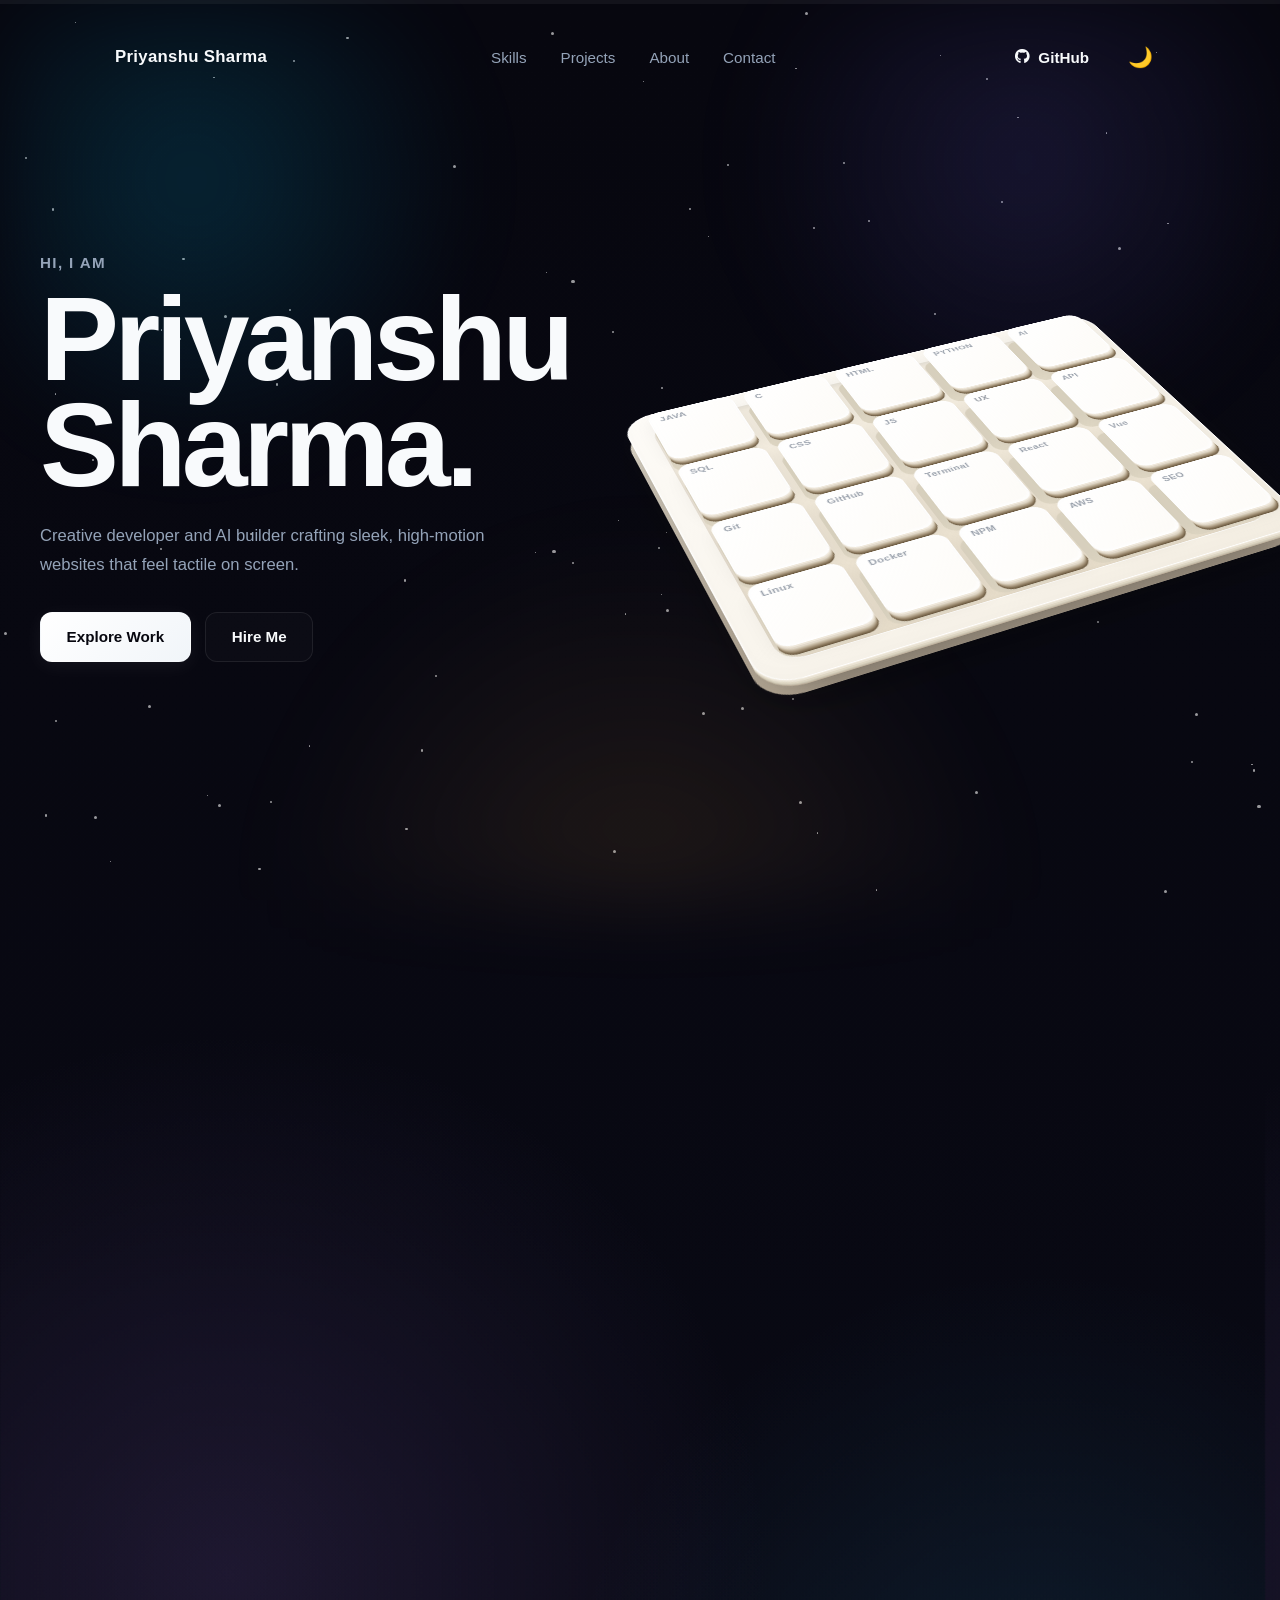
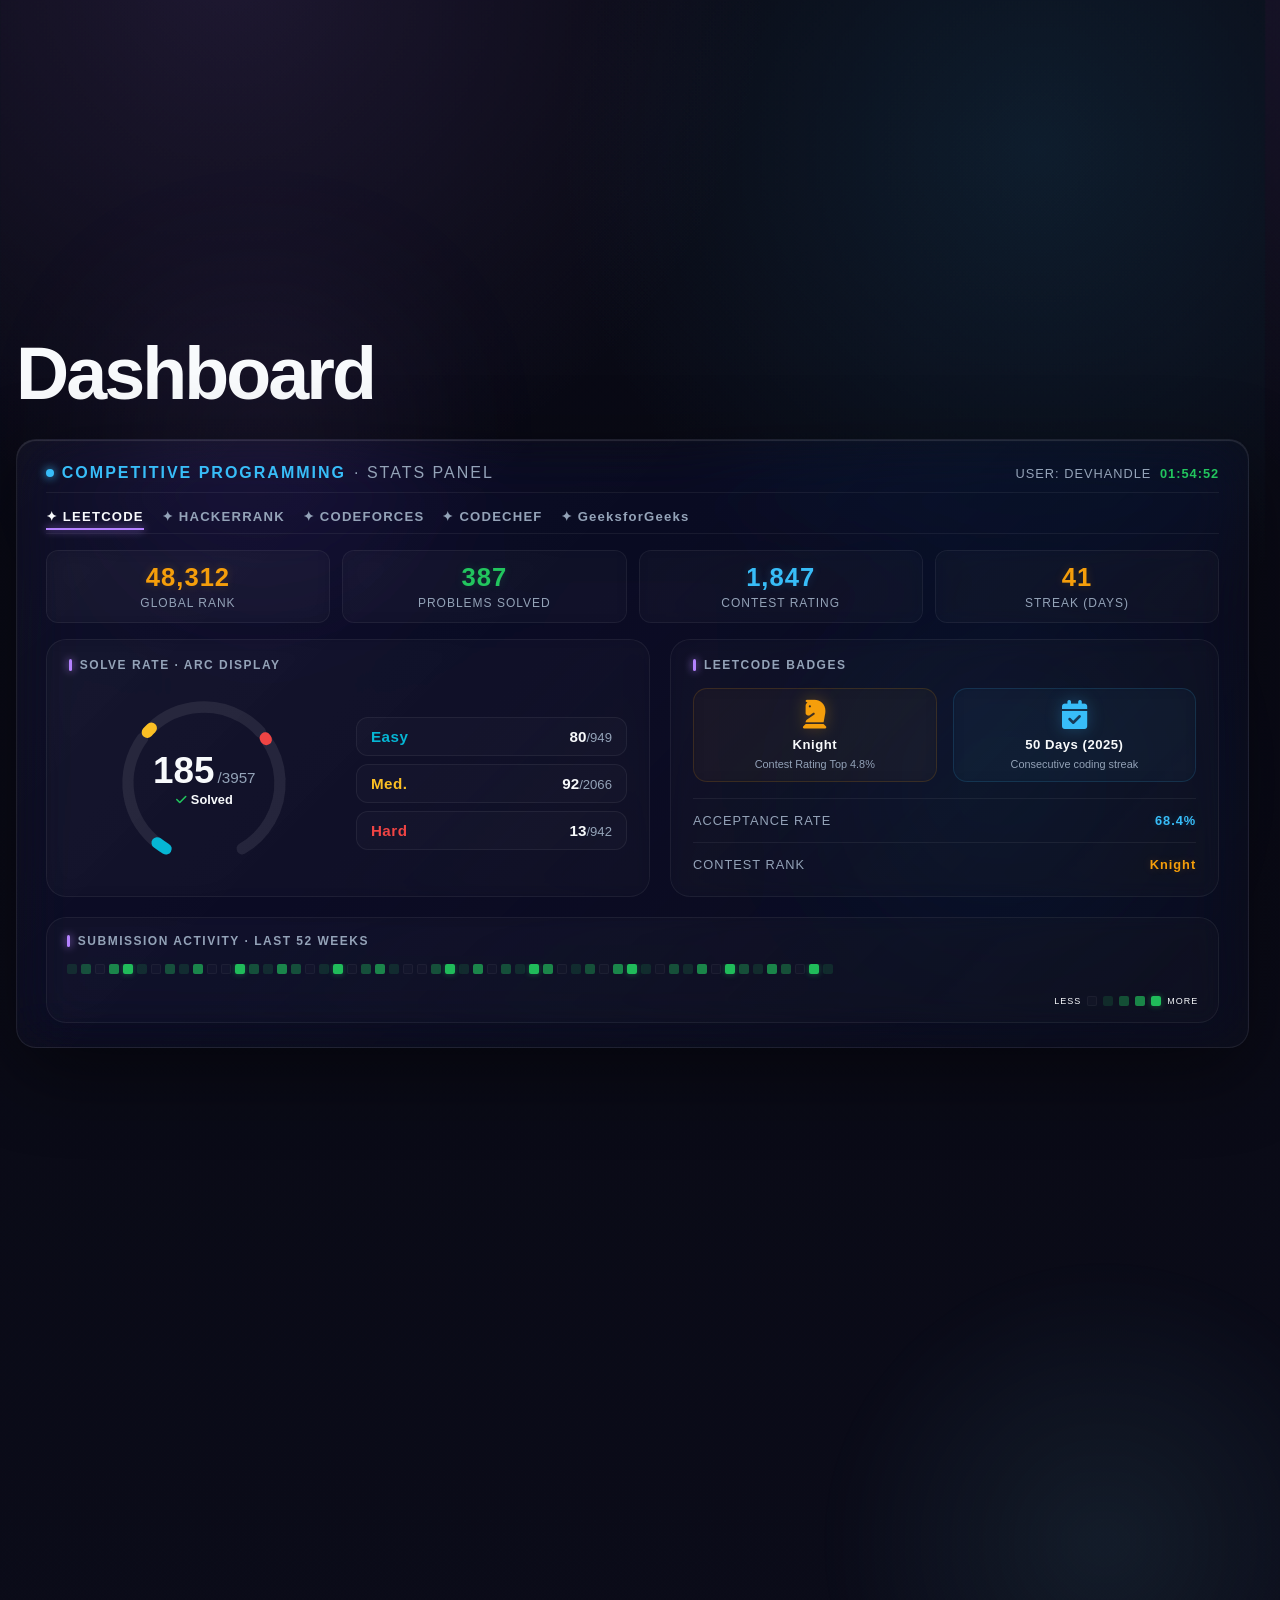
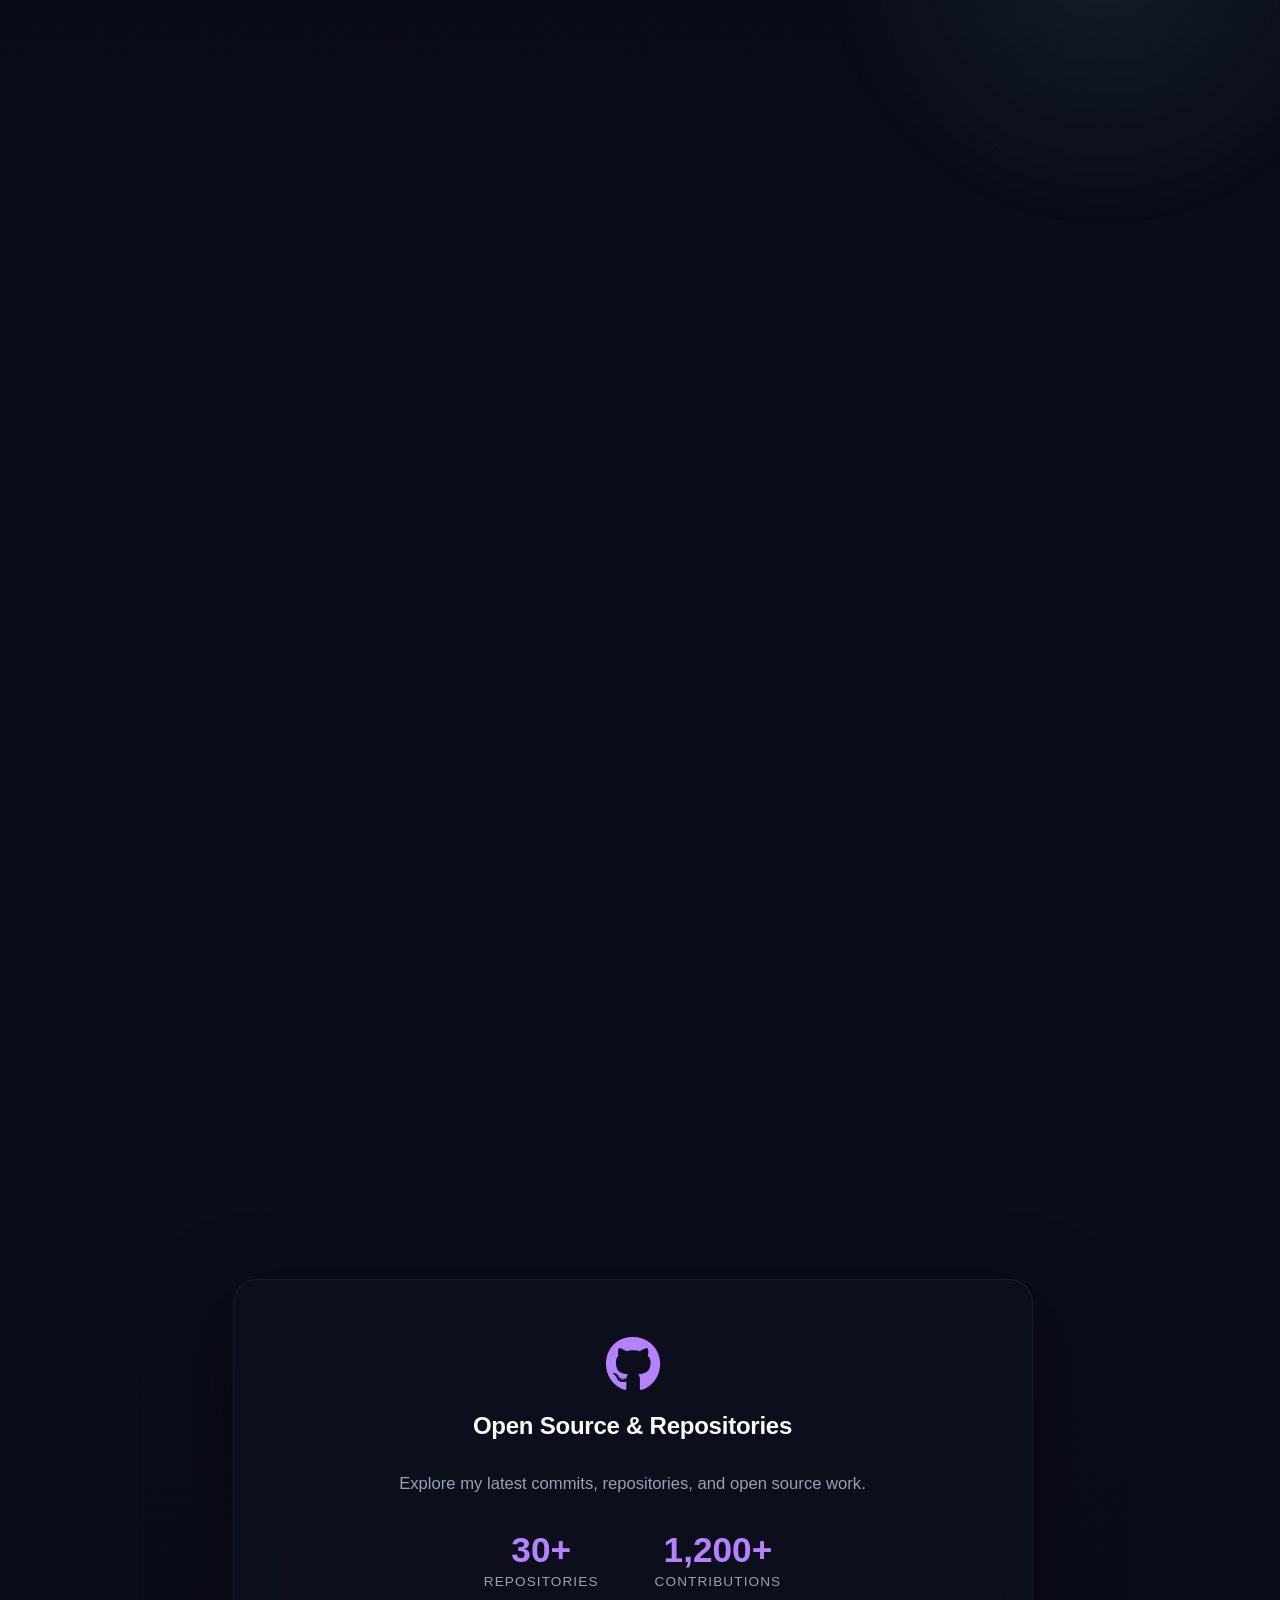
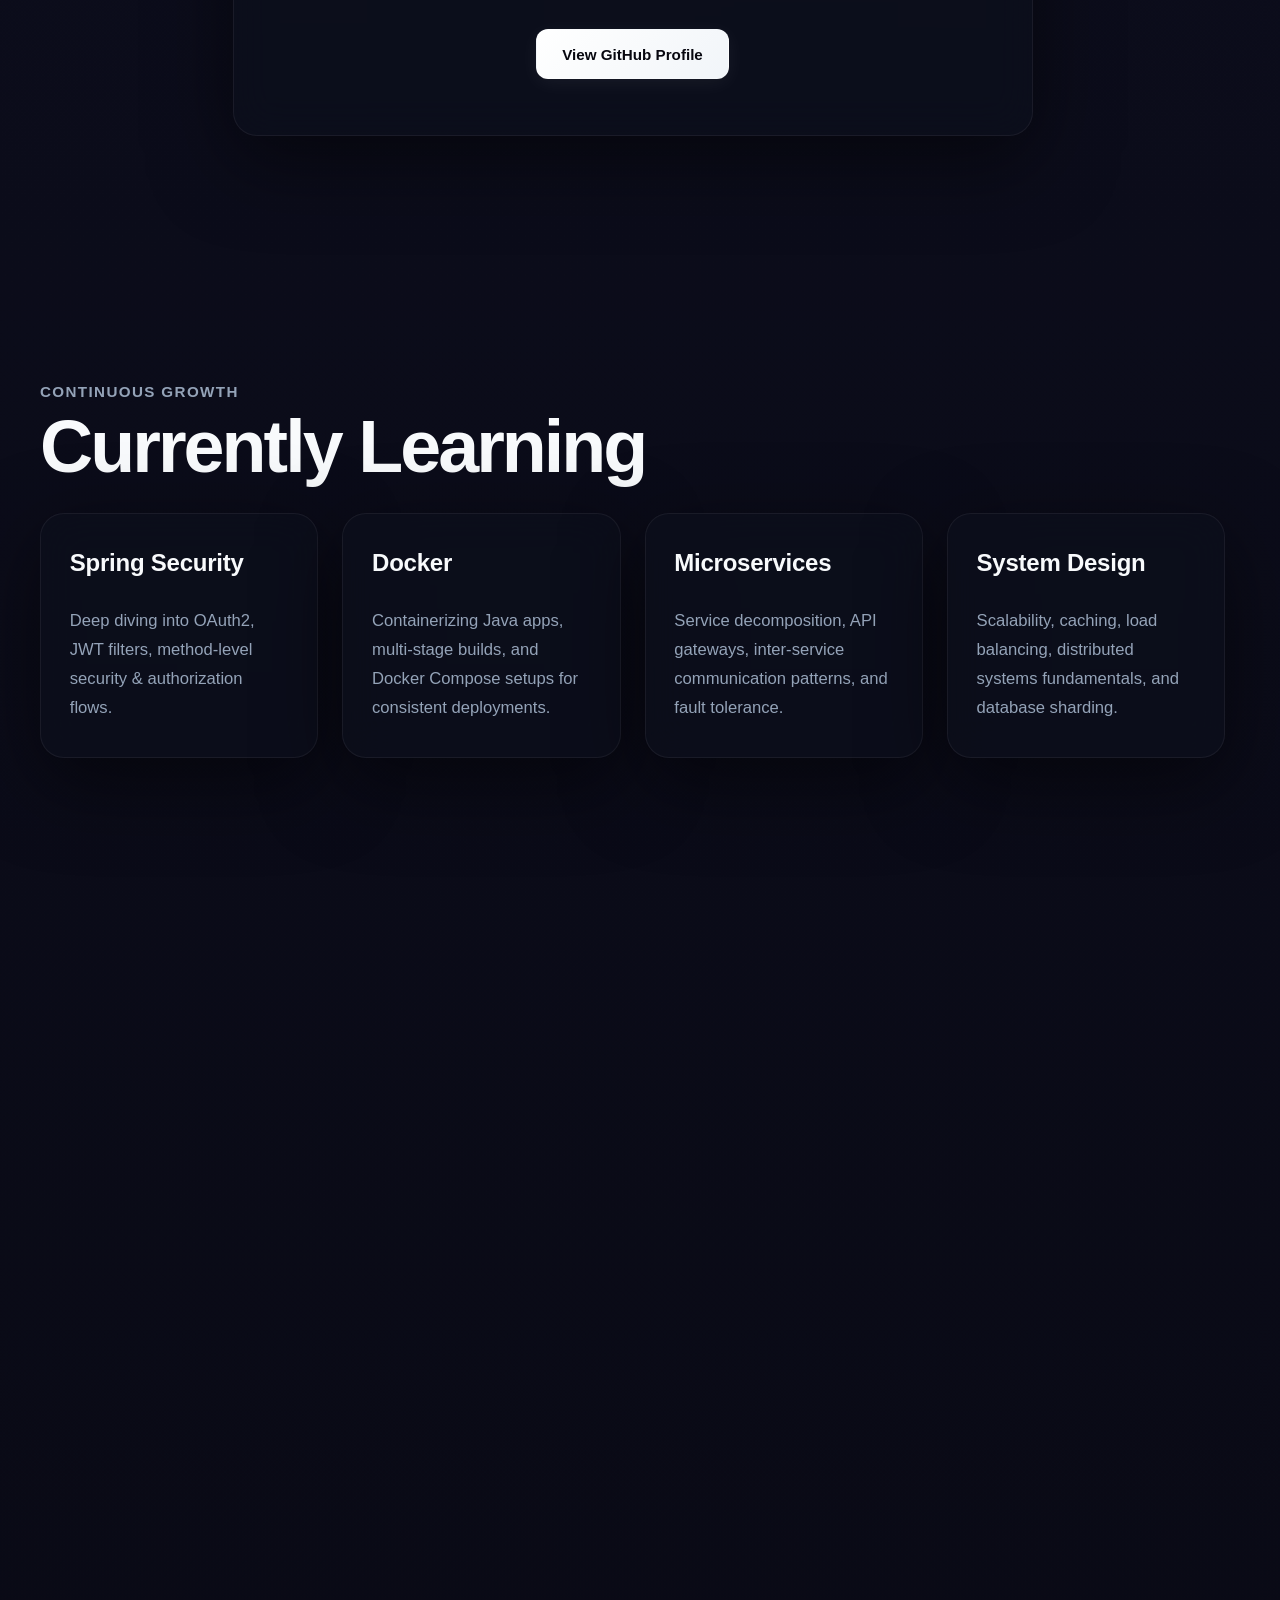
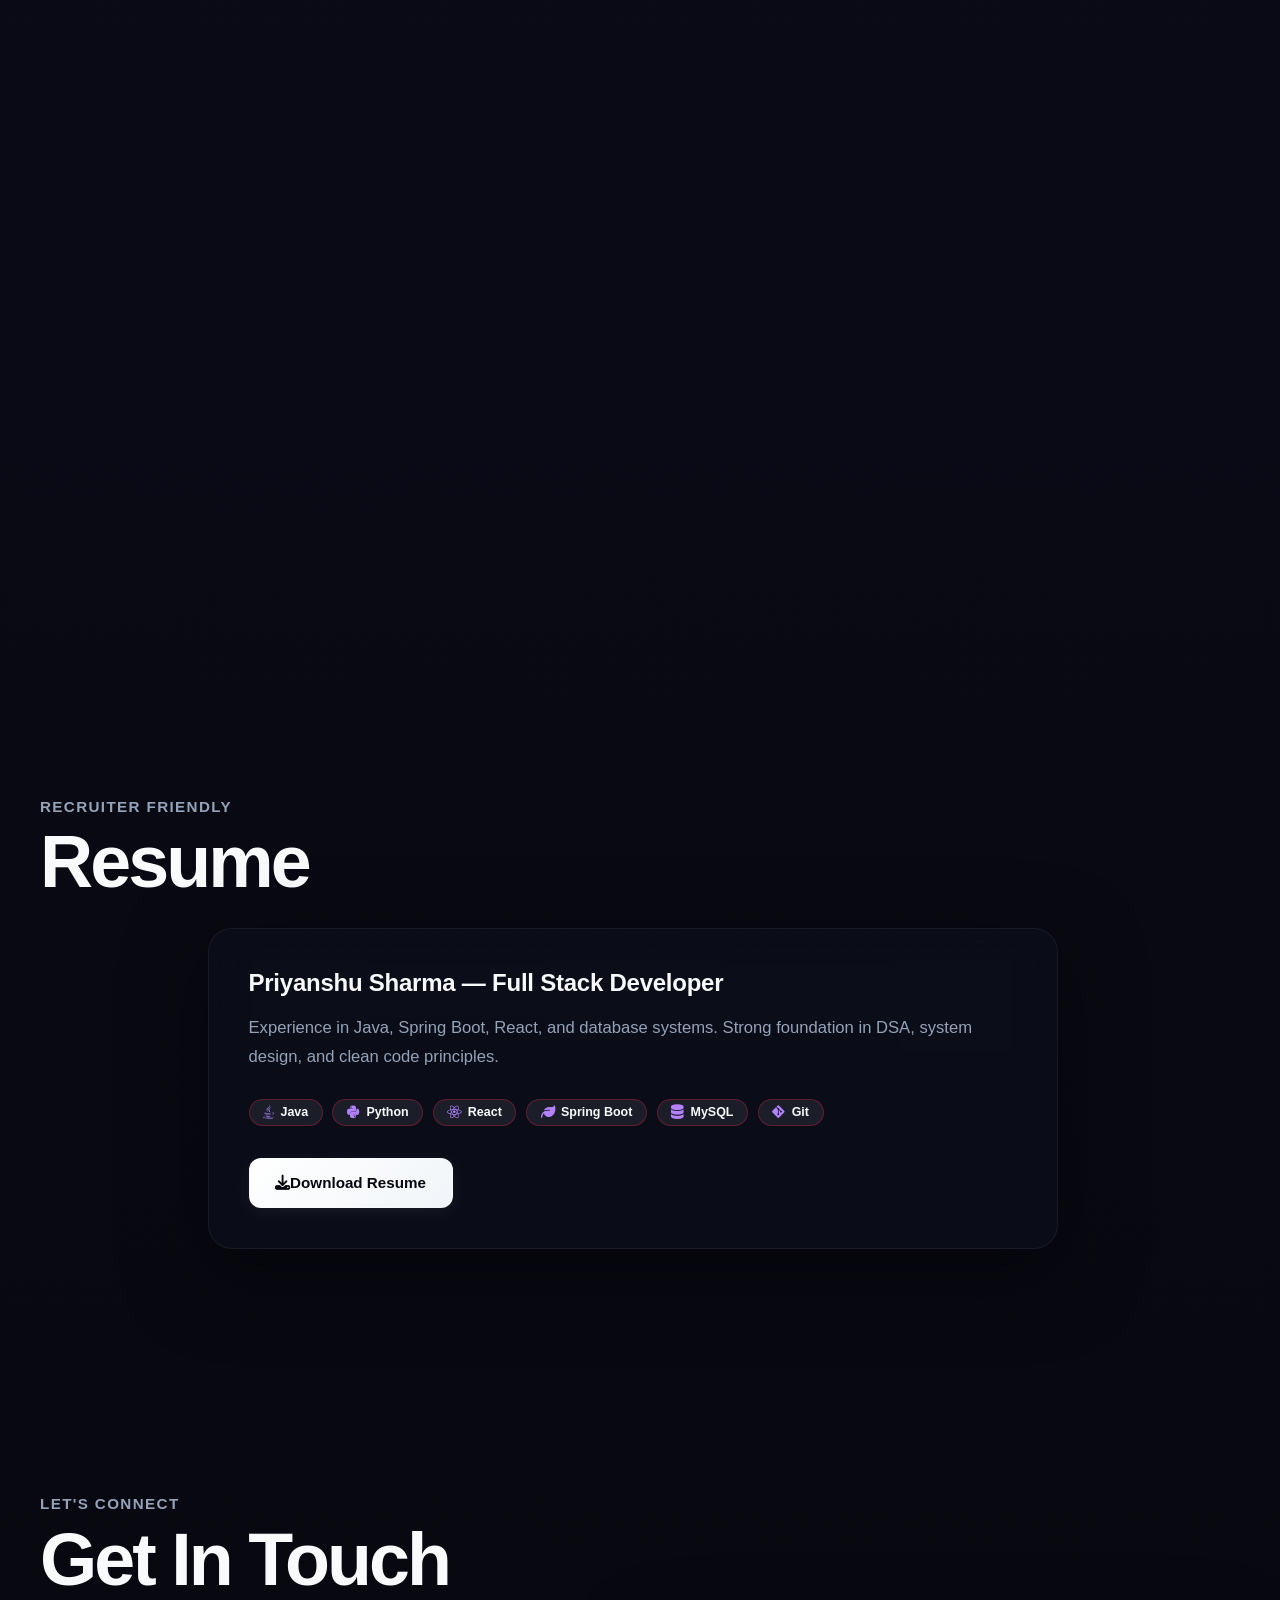
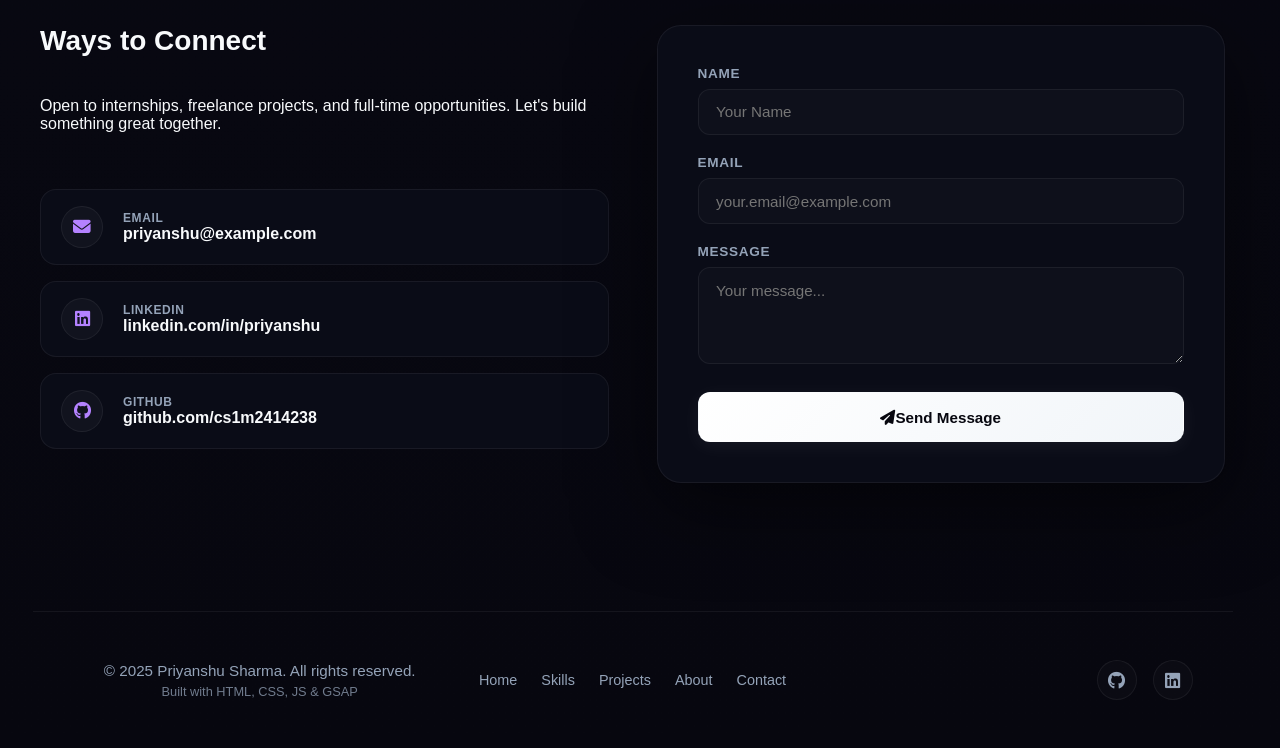
==== index.html @ a6f589b2 "completed  board Signed-off-by: Priyanshu Sharma <2k24.cs1m.2414238@gmail.com>" ====
<!DOCTYPE html>
<html lang="en">

<head>
  <meta charset="UTF-8">
  <meta name="viewport" content="width=device-width, initial-scale=1.0">
  <meta name="description"
    content="A cinematic portfolio concept with a floating skill board, animated cards, and a bold dark aesthetic.">
  <title>Priyanshu Sharma | Portfolio Concept</title>
  <link rel="stylesheet" href="./css/styles.css">
  <link rel="stylesheet" href="./css/statpannel.css">
  <!-- <link rel="stylesheet" href="./css/welcome.css"> -->
  <link rel="stylesheet" href="https://cdnjs.cloudflare.com/ajax/libs/font-awesome/6.5.1/css/all.min.css" />
  <link rel="preconnect" href="https://fonts.googleapis.com">
  <link rel="preconnect" href="https://fonts.gstatic.com" crossorigin>
  <link href="https://fonts.googleapis.com/css2?family=Raleway:wght@300;400;500;600;700&display=swap" rel="stylesheet">
</head>

<body data-theme="night">
  <!-- <div class="loading">
    <div class="text">
      <div class="welcome-text">
        <div class="dot"></div>
        <h2>Hello</h2>
      </div>
      <div class="welcome-text">
        <div class="dot"></div>
        <h2>Bonjour</h2>
      </div>
      <div class="welcome-text">
        <div class="dot"></div>
        <h2>नमस्ते</h2>
      </div>
      <div class="welcome-text">
        <div class="dot"></div>
        <h2>Hola</h2>
      </div>
      <div class="welcome-text">
        <div class="dot"></div>
        <h2>こんにちは</h2>
      </div>
      <div class="welcome-text">
        <div class="dot"></div>
        <h2>안녕하세요</h2>
      </div>
      <div class="welcome-text">
        <div class="dot"></div>
        <h2>Ciao</h2>
      </div>
      <div class="welcome-text">
        <div class="dot"></div>
        <h2>مرحبا</h2>
      </div>
    </div>
    <div class="loading-round">
      <div class="curve"></div>
    </div>
  </div> -->

  <div class="progress-track" aria-hidden="true">
    <div class="progress-bar" id="progress-bar"></div>
  </div>

  <div class="starfield" id="starfield" aria-hidden="true"></div>
  <div class="noise" aria-hidden="true"></div>
  <div class="ambient ambient-left" aria-hidden="true"></div>
  <div class="ambient ambient-right" aria-hidden="true"></div>
  <div class="ambient ambient-bottom" aria-hidden="true"></div>

  <header class="site-header">
    <!-- taking name as home button here -->
    <a class="brand" href="#home">Priyanshu Sharma</a>

    <nav class="desktop-nav" aria-label="Primary navigation">
      <a href="#skills">Skills</a>
      <a href="#projects">Projects</a>
      <a href="#about">About</a>
      <a href="#contact">Contact</a>
    </nav>

    <div class="header-actions">
      <a class="gitHub" id="gitHubbutton" href="https://github.com/cs1m2414238" target="_blank" aria-label="GitHub">
        <i class="fa-brands fa-github"></i>
        GitHub
      </a>

      <!-- Button for toggling color theme -->

      <button class="icon-button" id="theme-toggle" type="button" aria-label="Toggle color theme">
        <span class="icon icon-sun" aria-hidden="true"></span>
      </button>
    </div>
  </header>

  <aside class="mobile-menu" id="mobile-menu" aria-label="Mobile navigation">
    <a href="#home">Home</a>
    <a href="#skills">Skills</a>
    <a href="#projects">Projects</a>
    <a href="#about">About</a>
    <a href="#contact">Contact</a>
  </aside>

  <button class="menu-scrim" id="menu-scrim" type="button" aria-label="Close menu"></button>

  <main>
    <section class="hero section" id="home">
      <div class="hero-copy reveal">
        <p class="eyebrow">Hi, I am</p>
        <h1>Priyanshu<br>Sharma.</h1>
        <p class="hero-role">Creative developer and AI builder crafting sleek, high-motion websites that feel tactile on
          screen.</p>

        <div class="hero-actions-row">
          <a class="primary-button" href="#projects">Explore Work</a>
          <a class="secondary-button" href="#contact">Hire Me</a>
        </div>

        <div class="quick-links" aria-label="Quick links">
          <!-- <a href="#skills">Stack</a>
          <a href="#about">Process</a>
          <a href="#contact">Contact</a> -->
        </div>
      </div>
      <div class="hero-visual reveal">
        <div class="skill-board-shell" id="skill-board-shell">
          <div class="skill-board">
            <div class="keys">
              <div class="key coral" style="--rise: 0.3rem;"><i class="fa-brands fa-java" aria-label="JAVA"></i><span
                  class="key-legend-qwerty">JAVA</span></div>
              <div class="key slate" style="--rise: -0.2rem;"><i class="fa-solid fa-c" aria-label="C"></i><span
                  class="key-legend-qwerty">C</span></div>
              <div class="key coral" style="--rise: 0.1rem;"><i class="fa-brands fa-html5" aria-label="HTML"></i><span
                  class="key-legend-qwerty">HTML</span></div>
              <div class="key blue" style="--rise: -0.15rem;"><i class="fa-brands fa-python"
                  aria-label="PYTHON"></i><span class="key-legend-qwerty">PYTHON</span></div>
              <div class="key teal" style="--rise: 0.2rem;"><i class="fa-solid fa-brain" aria-label="AI"></i><span
                  class="key-legend-qwerty">AI</span></div>

              <div class="key slate" style="--rise: -0.1rem;"><i class="fa-solid fa-database" aria-label="SQL"></i><span
                  class="key-legend-qwerty">SQL</span></div>
              <div class="key cyan" style="--rise: 0.15rem;"><i class="fa-brands fa-css3-alt" aria-label="CSS"></i><span
                  class="key-legend-qwerty">CSS</span></div>
              <div class="key amber" style="--rise: -0.2rem;"><i class="fa-brands fa-js" aria-label="JS"></i><span
                  class="key-legend-qwerty">JS</span></div>
              <div class="key graphite" style="--rise: 0.2rem;"><i class="fa-solid fa-bezier-curve"
                  aria-label="UX"></i><span class="key-legend-qwerty">UX</span></div>
              <div class="key gold" style="--rise: -0.1rem;"><i class="fa-solid fa-gears" aria-label="API"></i><span
                  class="key-legend-qwerty">API</span></div>

              <div class="key coral" style="--rise: 0.2rem;"><i class="fa-brands fa-git-alt" aria-label="Git"></i><span
                  class="key-legend-qwerty">Git</span></div>
              <div class="key slate" style="--rise: -0.15rem;"><i class="fa-brands fa-github" aria-label="GH"></i><span
                  class="key-legend-qwerty">GitHub</span></div>
              <div class="key deep" style="--rise: 0.25rem;"><i class="fa-solid fa-terminal" aria-label="CMD"></i><span
                  class="key-legend-qwerty">Terminal</span></div>
              <div class="key blue" style="--rise: -0.1rem;"><i class="fa-brands fa-react" aria-label="NEXT"></i><span
                  class="key-legend-qwerty">React</span></div>
              <div class="key green" style="--rise: 0.15rem;"><i class="fa-solid fa-cubes" aria-label="VUE"></i><span
                  class="key-legend-qwerty">Vue</span></div>

              <div class="key white" style="--rise: -0.05rem;"><i class="fa-brands fa-linux"
                  aria-label="LINUX"></i><span class="key-legend-qwerty">Linux</span></div>
              <div class="key aqua" style="--rise: 0.12rem;"><i class="fa-brands fa-docker"
                  aria-label="DOCKER"></i><span class="key-legend-qwerty">Docker</span></div>
              <div class="key lime" style="--rise: -0.12rem;"><i class="fa-brands fa-npm" aria-label="NPM"></i><span
                  class="key-legend-qwerty">NPM</span></div>
              <div class="key amber" style="--rise: 0.18rem;"><i class="fa-brands fa-aws" aria-label="AWS"></i><span
                  class="key-legend-qwerty">AWS</span></div>
              <div class="key slate" style="--rise: -0.12rem;"><i class="fa-solid fa-chart-line"
                  aria-label="SEO"></i><span class="key-legend-qwerty">SEO</span></div>
            </div>
          </div>
        </div>
      </div>
    </section>


    <!-- ========================= 2. STACK TREE ========================= -->
    <section class="learning-stacktree section" id="learning-stacktree">
      <div class="section-heading reveal">
        <p class="section-kicker">Stack Tree</p>
        <h2>Full Stack Dev</h2>
      </div>

      <!-- Stack Tree Diagram -->
      <div class="stack-tree reveal">
        <!-- Root Node -->
        <div class="stack-root">
          <span>FULL STACK DEV</span>
        </div>
        <!-- Connector line from root down -->
        <div class="stack-root-line"></div>
        <!-- Horizontal branch line -->
        <div class="stack-branch-line"></div>
        <!-- 5 Category Pillars -->
        <div class="stack-categories">
          <!-- Front-End -->
          <div class="stack-col">
            <div class="stack-col-line"></div>
            <div class="stack-category-node">
              <i class="fa-solid fa-display"></i>
              <span>FRONT-END DEV</span>
            </div>
            <i class="fa-solid fa-chevron-down stack-chevron"></i>
            <div class="stack-tech-chips">
              <span class="tech-chip"><i class="fa-brands fa-html5"></i> HTML5</span>
              <span class="tech-chip"><i class="fa-brands fa-css3-alt"></i> CSS3</span>
              <span class="tech-chip"><i class="fa-brands fa-js"></i> JS</span>
              <span class="tech-chip"><i class="fa-brands fa-react"></i> React</span>
            </div>
          </div>
          <!-- Back-End -->
          <div class="stack-col">
            <div class="stack-col-line"></div>
            <div class="stack-category-node">
              <i class="fa-solid fa-server"></i>
              <span>BACK-END DEV</span>
            </div>
            <i class="fa-solid fa-chevron-down stack-chevron"></i>
            <div class="stack-tech-chips">
              <span class="tech-chip"><i class="fa-brands fa-java"></i> Java</span>
              <span class="tech-chip"><i class="fa-brands fa-python"></i> Python</span>
              <span class="tech-chip"><i class="fa-solid fa-c"></i> C</span>
              <span class="tech-chip"><i class="fa-solid fa-leaf"></i> Spring</span>
            </div>
          </div>
          <!-- Databases -->
          <div class="stack-col">
            <div class="stack-col-line"></div>
            <div class="stack-category-node">
              <i class="fa-solid fa-database"></i>
              <span>DATABASES</span>
            </div>
            <i class="fa-solid fa-chevron-down stack-chevron"></i>
            <div class="stack-tech-chips">
              <span class="tech-chip"><i class="fa-solid fa-database"></i> MySQL</span>
              <span class="tech-chip"><i class="fa-solid fa-circle-nodes"></i> MongoDB</span>
              <span class="tech-chip"><i class="fa-solid fa-server"></i> PostgreSQL</span>
            </div>
          </div>
          <!-- DevOps -->
          <div class="stack-col">
            <div class="stack-col-line"></div>
            <div class="stack-category-node">
              <i class="fa-solid fa-infinity"></i>
              <span>DEVOPS</span>
            </div>
            <i class="fa-solid fa-chevron-down stack-chevron"></i>
            <div class="stack-tech-chips">
              <span class="tech-chip"><i class="fa-brands fa-git-alt"></i> Git</span>
              <span class="tech-chip"><i class="fa-brands fa-github"></i> GitHub</span>
              <span class="tech-chip"><i class="fa-brands fa-linux"></i> Linux</span>
            </div>
          </div>
          <!-- Mobile -->
          <div class="stack-col">
            <div class="stack-col-line"></div>
            <div class="stack-category-node">
              <i class="fa-solid fa-mobile-screen"></i>
              <span>MOBILE APP DEV</span>
            </div>
            <i class="fa-solid fa-chevron-down stack-chevron"></i>
            <div class="stack-tech-chips">
              <span class="tech-chip"><i class="fa-brands fa-android"></i> Android</span>
              <span class="tech-chip"><i class="fa-brands fa-swift"></i> Swift</span>
            </div>
          </div>
        </div>
      </div>
    </section>


    <!-- -------------------------- 3. Competetive coding section ----------------- -->
    <section class="section" id="stats-panel-section">
      <div class="section-heading reveal">
        <h2>Dashboard</h2>
      </div>

        <!-- stats card with glassmorphism applied -->
        <article class="stats-card reveal">
          <!-- Header Block -->
          <div class="header">
            <div class="title-group">
              <span class="orange-dot"></span>
              <span class="panel-title">COMPETITIVE PROGRAMMING</span>
              <span class="panel-subtitle">· STATS PANEL</span>
            </div>
            <div class="user-info">
              USER: devhandle <span class="user-status">01:54:52</span>
            </div>
          </div>

          <!-- Sub Navigation Tabs -->
          <div class="tabs">
            <div class="tab active">✦ LEETCODE</div>
            <div class="tab">✦ HACKERRANK</div>
            <div class="tab">✦ CODEFORCES</div>
            <div class="tab">✦ CODECHEF</div>
            <div class="tab">✦ GeeksforGeeks</div>
          </div>

          <!-- Tab Content Wrapper -->
          <div id="stats-tab-content">
            <!-- Upper Stats Summary Metrics Box Grid -->
            <div class="summary-grid">
              <div class="stat-card">
                <div class="stat-value val-orange">48,312</div>
                <div class="stat-label">Global Rank</div>
              </div>
              <div class="stat-card">
                <div class="stat-value val-green">387</div>
                <div class="stat-label">Problems Solved</div>
              </div>
              <div class="stat-card">
                <div class="stat-value val-blue">1,847</div>
                <div class="stat-label">Contest Rating</div>
              </div>
              <div class="stat-card">
                <div class="stat-value val-orange">41</div>
                <div class="stat-label">Streak (Days)</div>
              </div>
            </div>

            <!-- Main Content Layout splits Split Columns -->
            <div class="main-content">
              <!-- Left Panel: Solve Rate -->
              <div class="panel-box">
                <div class="box-header">Solve Rate · Arc Display</div>
                
                <div class="solve-rate-container">
                  <!-- Left Column (Circle) -->
                  <div class="solve-rate-left">
                    <!-- Circular Arc Indicator -->
                    <div class="circle-indicator-wrapper">
                      <svg class="leetcode-svg" viewBox="0 0 100 100">
                        <!-- Background Track with bottom gap (continuous, hidden by default) -->
                        <circle id="graycircle" cx="50" cy="50" r="40" fill="none" stroke="rgba(255, 255, 255, 0.08)" stroke-width="6" 
                                stroke-dasharray="211.3 251.3" stroke-linecap="round"
                                transform="rotate(120 50 50)" style="opacity: 0;" />
                        <!-- Background Track Segments with cuts (visible by default) -->
                        <circle class="track-segment" id="easytrack" cx="50" cy="50" r="40" fill="none" stroke="rgba(255, 255, 255, 0.08)" stroke-width="6" 
                                stroke-dasharray="67 251.3" stroke-dashoffset="0" stroke-linecap="round" 
                                transform="rotate(120 50 50)" />
                        <circle class="track-segment" id="medtrack" cx="50" cy="50" r="40" fill="none" stroke="rgba(255, 255, 255, 0.08)" stroke-width="6" 
                                stroke-dasharray="67 251.3" stroke-dashoffset="-71" stroke-linecap="round" 
                                transform="rotate(120 50 50)" />
                        <circle class="track-segment" id="hardtrack" cx="50" cy="50" r="40" fill="none" stroke="rgba(255, 255, 255, 0.08)" stroke-width="6" 
                                stroke-dasharray="67 251.3" stroke-dashoffset="-142" stroke-linecap="round" 
                                transform="rotate(120 50 50)" />
                        <!-- Easy Arc (green/teal) -->
                        <circle id="easycircle" cx="50" cy="50" r="40" fill="none" stroke="#06b6d4" stroke-width="6" 
                                stroke-dasharray="67 251.3" stroke-dashoffset="0" stroke-linecap="round" 
                                transform="rotate(120 50 50)" />
                        <!-- Medium Arc (yellow) -->
                        <circle id="medcircle" cx="50" cy="50" r="40" fill="none" stroke="#fbbf24" stroke-width="6" 
                                stroke-dasharray="67 251.3" stroke-dashoffset="-71" stroke-linecap="round" 
                                transform="rotate(120 50 50)" />
                        <!-- Hard Arc (red) -->
                        <circle id="hardcircle" cx="50" cy="50" r="40" fill="none" stroke="#ef4444" stroke-width="6" 
                                stroke-dasharray="67 251.3" stroke-dashoffset="-142" stroke-linecap="round" 
                                transform="rotate(120 50 50)" />
                      </svg>

                      <!-- Inner stats overlay -->
                      <div class="circle-inner-content">
                        <div style="display: flex; align-items: baseline; justify-content: center; gap: 2px;">
                          <span class="solved-count">185</span>
                          <span class="total-count">/3957</span>
                        </div>
                        <div class="solved-label">
                          <i class="fa-solid fa-check" style="color: #22c55e; font-size: 0.75rem;"></i> Solved
                        </div>
                      </div>
                    </div>
                  </div>

                  <!-- Right Column (Cards) -->
                  <div class="solve-rate-right">
                    <!-- Stacked Difficulty Cards -->
                    <div class="difficulty-cards-stack">
                      <!-- Easy -->
                      <div class="diff-card-item">
                        <span class="card-label-easy">Easy</span>
                        <span class="card-values">80<span>/949</span></span>
                      </div>

                      <!-- Medium -->
                      <div class="diff-card-item">
                        <span class="card-label-medium">Med.</span>
                        <span class="card-values">92<span>/2066</span></span>
                      </div>

                      <!-- Hard -->
                      <div class="diff-card-item">
                        <span class="card-label-hard">Hard</span>
                        <span class="card-values">13<span>/942</span></span>
                      </div>
                    </div>
                  </div>
                </div>
              </div>

              <!-- Right Panel: Badges -->
              <div class="panel-box">
                <div class="box-header">LeetCode Badges</div>
                
                <div class="badges-container">
                  <!-- Knight Badge -->
                  <div class="badge-item badge-knight">
                    <div class="badge-icon-knight">
                      <i class="fa-solid fa-chess-knight"></i>
                    </div>
                    <div class="badge-name">Knight</div>
                    <div class="badge-desc">Contest Rating Top 4.8%</div>
                  </div>

                  <!-- Streak Badge -->
                  <div class="badge-item badge-streak">
                    <div class="badge-icon-streak">
                      <i class="fa-solid fa-calendar-check"></i>
                    </div>
                    <div class="badge-name">50 Days (2025)</div>
                    <div class="badge-desc">Consecutive coding streak</div>
                  </div>
                </div>

                <div class="meta-row">
                  <span class="meta-label">Acceptance Rate</span>
                  <span class="meta-val-blue">68.4%</span>
                </div>
                <div class="meta-row">
                  <span class="meta-label">Contest Rank</span>
                  <span class="meta-val-orange">Knight</span>
                </div>
              </div>
            </div>
          </div>

          <!-- Heatmap Submission Matrix Row -->
          <div class="heatmap-box">
            <div class="box-header">Submission Activity · Last 52 Weeks</div>
            <div class="heatmap-wrapper">
              <div class="heatmap-cell cell-1"></div>
              <div class="heatmap-cell cell-2"></div>
              <div class="heatmap-cell cell-0"></div>
              <div class="heatmap-cell cell-3"></div>
              <div class="heatmap-cell cell-4"></div>
              <div class="heatmap-cell cell-1"></div>
              <div class="heatmap-cell cell-0"></div>
              <div class="heatmap-cell cell-2"></div>
              <div class="heatmap-cell cell-1"></div>
              <div class="heatmap-cell cell-3"></div>
              <div class="heatmap-cell cell-0"></div>
              <div class="heatmap-cell cell-0"></div>
              <div class="heatmap-cell cell-4"></div>
              <div class="heatmap-cell cell-2"></div>
              <div class="heatmap-cell cell-1"></div>
              <div class="heatmap-cell cell-3"></div>
              <div class="heatmap-cell cell-2"></div>
              <div class="heatmap-cell cell-0"></div>
              <div class="heatmap-cell cell-1"></div>
              <div class="heatmap-cell cell-4"></div>
              <div class="heatmap-cell cell-0"></div>
              <div class="heatmap-cell cell-2"></div>
              <div class="heatmap-cell cell-3"></div>
              <div class="heatmap-cell cell-1"></div>
              <div class="heatmap-cell cell-0"></div>
              <div class="heatmap-cell cell-0"></div>
              <div class="heatmap-cell cell-2"></div>
              <div class="heatmap-cell cell-4"></div>
              <div class="heatmap-cell cell-1"></div>
              <div class="heatmap-cell cell-3"></div>
              <div class="heatmap-cell cell-0"></div>
              <div class="heatmap-cell cell-2"></div>
              <div class="heatmap-cell cell-1"></div>
              <div class="heatmap-cell cell-4"></div>
              <div class="heatmap-cell cell-3"></div>
              <div class="heatmap-cell cell-0"></div>
              <div class="heatmap-cell cell-1"></div>
              <div class="heatmap-cell cell-2"></div>
              <div class="heatmap-cell cell-0"></div>
              <div class="heatmap-cell cell-3"></div>
              <div class="heatmap-cell cell-4"></div>
              <div class="heatmap-cell cell-1"></div>
              <div class="heatmap-cell cell-0"></div>
              <div class="heatmap-cell cell-2"></div>
              <div class="heatmap-cell cell-1"></div>
              <div class="heatmap-cell cell-3"></div>
              <div class="heatmap-cell cell-0"></div>
              <div class="heatmap-cell cell-4"></div>
              <div class="heatmap-cell cell-2"></div>
              <div class="heatmap-cell cell-1"></div>
              <div class="heatmap-cell cell-3"></div>
              <div class="heatmap-cell cell-2"></div>
              <div class="heatmap-cell cell-0"></div>
              <div class="heatmap-cell cell-4"></div>
              <div class="heatmap-cell cell-1"></div>
            </div>
            <div class="heatmap-legend" style="display: flex; align-items: center; justify-content: flex-end; gap: 6px; font-size: 9px; color: var(--text-muted); margin-top: 10px; text-transform: uppercase; letter-spacing: 1px;">
              <span>Less</span>
              <div class="heatmap-cell cell-0" style="margin: 0;"></div>
              <div class="heatmap-cell cell-1" style="margin: 0;"></div>
              <div class="heatmap-cell cell-2" style="margin: 0;"></div>
              <div class="heatmap-cell cell-3" style="margin: 0;"></div>
              <div class="heatmap-cell cell-4" style="margin: 0;"></div>
              <span>More</span>
            </div>
          </div>
        </article>
    </section>


    <!-- ========================= 4. PROJECTS SECTION ========================= -->
    <section class="section projects-section" id="projects">
      <div class="section-heading reveal">
        <p class="section-kicker"></p>
        <h2>Projects</h2>
      </div>

      <div class="projects-grid">
        <article class="project-card reveal">
          <div class="project-visual visual-ops">
            <div class="window-dots">
              <span></span>
              <span></span>
              <span></span>
            </div>
            <div class="mock-grid">
              <span></span>
              <span></span>
              <span></span>
              <span></span>
            </div>
          </div>
          <div class="project-copy">
            <p class="project-type">Full Stack App</p>
            <h3>Realtime Operations Board</h3>
            <p>A bold monitoring interface with crisp states, layered panels, and enough motion to feel alive without
              becoming noisy.</p>
            <div class="project-links" style="display: flex; gap: 1rem; margin-top: 1rem;">
              <a href="#" class="secondary-button" aria-label="GitHub"><i class="fa-brands fa-github"></i> GitHub</a>
              <a href="#" class="primary-button" aria-label="Live Demo"><i
                  class="fa-solid fa-arrow-up-right-from-square"></i> Live Demo</a>
            </div>
          </div>
        </article>

        <article class="project-card reveal">
          <div class="project-visual visual-commerce">
            <div class="visual-copy">Launch Week</div>
            <div class="visual-pill">Animated Storytelling</div>
          </div>
          <div class="project-copy">
            <p class="project-type">Marketing Site</p>
            <h3>Motion Commerce Landing</h3>
            <p>Large product framing, high-contrast sections, and CTA placement designed to make a single page feel like
              a complete campaign.</p>
            <div class="project-links" style="display: flex; gap: 1rem; margin-top: 1rem;">
              <a href="#" class="secondary-button"><i class="fa-brands fa-github"></i> GitHub</a>
              <a href="#" class="primary-button"><i class="fa-solid fa-arrow-up-right-from-square"></i> Live Demo</a>
            </div>
          </div>
        </article>

        <article class="project-card reveal">
          <div class="project-visual visual-lab">
            <div class="terminal-line wide"></div>
            <div class="terminal-line mid"></div>
            <div class="terminal-line short"></div>
          </div>
          <div class="project-copy">
            <p class="project-type">AI Product UI</p>
            <h3>Prompt Workflow Studio</h3>
            <p>A concept for teams managing prompts, agents, and automations with a visual system that feels technical
              and modern.</p>
            <div class="project-links" style="display: flex; gap: 1rem; margin-top: 1rem;">
              <a href="#" class="secondary-button"><i class="fa-brands fa-github"></i> GitHub</a>
              <a href="#" class="primary-button"><i class="fa-solid fa-arrow-up-right-from-square"></i> Live Demo</a>
            </div>
          </div>
        </article>
      </div>
    </section>

    <!-- ========================= 5. PLATFORM ACTIVITIES ========================= -->
    <section class="section" id="platform-activities">
      <div class="section-heading reveal">
        <p class="section-kicker">Competitive Programming</p>
        <h2>Platform Activities</h2>
      </div>
      <div class="platform-activities-grid">
        <!-- LeetCode Card -->
        <article class="glass-card platform-card platform-card-leetcode reveal">
          <div class="card-content">
            <div class="platform-icon">
              <svg viewBox="0 0 24 24" width="24" height="24" fill="#FFA116">
                <path
                  d="M13.483 0a1.374 1.374 0 0 0-.961.414l-9.77 9.77a1.375 1.375 0 0 0 0 1.944l5.675 5.675a1.38 1.38 0 0 0 1.943 0l9.786-9.786a1.377 1.377 0 0 0 0-1.943l-5.675-5.675A1.37 1.37 0 0 0 13.483 0zm-.961 2.378l4.254 4.254-8.825 8.825-4.254-4.254zm9.324 4.517l.006.006c.01.01.023.018.033.029.027.027.051.057.073.088l.024.036c.018.03.033.06.045.093l.012.033c.012.039.02.078.024.12l.003.018a1.38 1.38 0 0 1-.027.513l-.009.033c-.012.033-.03.066-.048.096l-.015.027a1.37 1.37 0 0 1-.168.216l-2.24 2.24-4.254-4.254 2.24-2.24a1.38 1.38 0 0 1 .98-.415c.356.002.7.143.951.393zM5.09 13.278l4.254 4.254-2.24 2.24a1.375 1.375 0 0 1-1.943 0L.414 15.098a1.375 1.375 0 0 1 0-1.943z" />
              </svg>
            </div>
            <h3 class="card-title">LeetCode</h3>
            <div class="platform-stats">
              <div class="platform-stat-item">
                <span class="platform-stat-label">Solved</span>
                <span class="platform-stat-value">500+ Problems</span>
              </div>
              <div class="platform-stat-item">
                <span class="platform-stat-label">Rating Rank</span>
                <span class="platform-stat-value">Top 4.8%</span>
              </div>
              <div class="platform-stat-item">
                <span class="platform-stat-label">Badge</span>
                <span class="platform-stat-value">Knight</span>
              </div>
              <div class="platform-progress">
                <div class="platform-progress-fill" style="width: 75%; background: #FFA116;"></div>
              </div>
            </div>
            <a class="platform-link" href="https://leetcode.com/u/9sY5neJGk8/" target="_blank" rel="noopener">
              View Profile <i class="fa-solid fa-arrow-right-long"></i>
            </a>
          </div>
        </article>

        <!-- HackerRank Card -->
        <article class="glass-card platform-card platform-card-hackerrank reveal">
          <div class="card-content">
            <div class="platform-icon">
              <svg viewBox="0 0 24 24" width="24" height="24" fill="#2EC866">
                <path
                  d="M12 2C6.48 2 2 6.48 2 12s4.48 10 10 10 10-4.48 10-10S17.52 2 12 2zm3.3 14.5h-1.8v-3.6H10.5v3.6H8.7V7.5h1.8v3.6h3v-3.6h1.8v9z" />
              </svg>
            </div>
            <h3 class="card-title">HackerRank</h3>
            <div class="platform-stats">
              <div class="platform-stat-item">
                <span class="platform-stat-label">Problem Solving</span>
                <span class="platform-stat-value">Gold Badge</span>
              </div>
              <div class="platform-stat-item">
                <span class="platform-stat-label">Java Skill</span>
                <span class="platform-stat-value">5 Stars</span>
              </div>
              <div class="platform-stat-item">
                <span class="platform-stat-label">Global Rank</span>
                <span class="platform-stat-value">Top 1.2%</span>
              </div>
              <div class="platform-progress">
                <div class="platform-progress-fill" style="width: 85%; background: #2EC866;"></div>
              </div>
            </div>
            <a class="platform-link" href="https://www.hackerrank.com/profile/cs1m2414238" target="_blank"
              rel="noopener">
              View Profile <i class="fa-solid fa-arrow-right-long"></i>
            </a>
          </div>
        </article>

        <!-- Codeforces Card -->
        <article class="glass-card platform-card platform-card-codeforces reveal">
          <div class="card-content">
            <div class="platform-icon">
              <svg viewBox="0 0 24 24" width="24" height="24" style="display: inline-block; vertical-align: middle;">
                <rect x="2" y="10" width="5" height="12" rx="1.5" fill="#FFC107" />
                <rect x="9.5" y="3" width="5" height="19" rx="1.5" fill="#2196F3" />
                <rect x="17" y="6.5" width="5" height="15.5" rx="1.5" fill="#F44336" />
              </svg>
            </div>
            <h3 class="card-title">Codeforces</h3>
            <div class="platform-stats">
              <div class="platform-stat-item">
                <span class="platform-stat-label">Rating</span>
                <span class="platform-stat-value">1420 (Specialist)</span>
              </div>
              <div class="platform-stat-item">
                <span class="platform-stat-label">Max Rating</span>
                <span class="platform-stat-value">1450</span>
              </div>
              <div class="platform-stat-item">
                <span class="platform-stat-label">Contests</span>
                <span class="platform-stat-value">45+ Played</span>
              </div>
              <div class="platform-progress">
                <div class="platform-progress-fill" style="width: 60%; background: #2196F3;"></div>
              </div>
            </div>
            <a class="platform-link" href="https://codeforces.com/profile/cs1m2414238" target="_blank" rel="noopener">
              View Profile <i class="fa-solid fa-arrow-right-long"></i>
            </a>
          </div>
        </article>

        <!-- GeeksforGeeks Card -->
        <article class="glass-card platform-card platform-card-geeksforgeeks reveal">
          <div class="card-content">
            <div class="platform-icon">
              <svg viewBox="0 0 24 24" width="24" height="24" fill="#0f9d58">
                <path
                  d="M12 2C6.48 2 2 6.48 2 12s4.48 10 10 10 10-4.48 10-10S17.52 2 12 2zm-1.8 13.5c-1.5 0-2.7-1.2-2.7-2.7s1.2-2.7 2.7-2.7c1 0 1.9.5 2.4 1.3L11.1 12c-.2-.4-.6-.6-1-.6-.7 0-1.2.5-1.2 1.2s.5 1.2 1.2 1.2c.4 0 .8-.2 1-.6l1.5.8c-.5.8-1.4 1.3-2.4 1.3zm5.6-2.7c0 1.5-1.2 2.7-2.7 2.7-1 0-1.9-.5-2.4-1.3l1.5-.8c.2.4.6.6 1 .6.7 0 1.2-.5 1.2-1.2s-.5-1.2-1.2-1.2c-.4 0-.8.2-1 .6l-1.5-.8c.5-.8 1.4-1.3 2.4-1.3 1.5 0 2.7 1.2 2.7 2.7z" />
              </svg>
            </div>
            <h3 class="card-title">GeeksforGeeks</h3>
            <div class="platform-stats">
              <div class="platform-stat-item">
                <span class="platform-stat-label">Total Score</span>
                <span class="platform-stat-value">1,520</span>
              </div>
              <div class="platform-stat-item">
                <span class="platform-stat-label">Solved</span>
                <span class="platform-stat-value">420+ Problems</span>
              </div>
              <div class="platform-stat-item">
                <span class="platform-stat-label">College Rank</span>
                <span class="platform-stat-value">12</span>
              </div>
              <div class="platform-progress">
                <div class="platform-progress-fill" style="width: 80%; background: #0f9d58;"></div>
              </div>
            </div>
            <a class="platform-link" href="https://www.geeksforgeeks.org/user/cs1m2414238/" target="_blank"
              rel="noopener">
              View Profile <i class="fa-solid fa-arrow-right-long"></i>
            </a>
          </div>
        </article>

        <!-- CodeChef Card -->
        <article class="glass-card platform-card platform-card-codechef reveal">
          <div class="card-content">
            <div class="platform-icon">
              <svg viewBox="0 0 24 24" width="24" height="24" fill="#5B4636">
                <path
                  d="M21 11.2c0-1.3-.6-2.4-1.5-3.1.2-.5.3-1.1.3-1.6C19.8 4 17.8 2 15.3 2c-1.3 0-2.4.5-3.3 1.4C11.1 2.5 10 2 8.7 2 6.2 2 4.2 4 4.2 6.5c0 .5.1 1.1.3 1.6C3.6 8.8 3 9.9 3 11.2c0 1.9 1.2 3.5 2.9 4.1v4.7H18.1v-4.7c1.7-.6 2.9-2.2 2.9-4.1zM5.7 6.5c0-1.7 1.3-3 3-3s3 1.3 3 3c0 .5-.1 1.1-.3 1.6H6c-.2-.5-.3-1.1-.3-1.6zm9.6-3c1.7 0 3 1.3 3 3 0 .5-.1 1.1-.3 1.6H13c-.2-.5-.3-1.1-.3-1.6 0-1.7 1.3-3 3-3zM4.5 11.2c0-1.4 1.1-2.5 2.5-2.5h10c1.4 0 2.5 1.1 2.5 2.5s-1.1 2.5-2.5 2.5H7c-1.4 0-2.5-1.1-2.5-2.5zm12.1 7.3H7.4v-3.5h9.2v3.5z" />
              </svg>
            </div>
            <h3 class="card-title">CodeChef</h3>
            <div class="platform-stats">
              <div class="platform-stat-item">
                <span class="platform-stat-label">Rating</span>
                <span class="platform-stat-value">1640 (3★)</span>
              </div>
              <div class="platform-stat-item">
                <span class="platform-stat-label">Division</span>
                <span class="platform-stat-value">Division 2</span>
              </div>
              <div class="platform-stat-item">
                <span class="platform-stat-label">Global Rank</span>
                <span class="platform-stat-value">5,420</span>
              </div>
              <div class="platform-progress">
                <div class="platform-progress-fill" style="width: 65%; background: #5B4636;"></div>
              </div>
            </div>
            <a class="platform-link" href="https://www.codechef.com/users/cs1m2414238" target="_blank" rel="noopener">
              View Profile <i class="fa-solid fa-arrow-right-long"></i>
            </a>
          </div>
        </article>
      </div>
    </section>

    <!-- ========================= 6. GITHUB SECTION ========================= -->
    <section class="section" id="github">
      <div class="section-heading reveal">
        <p class="section-kicker">Development Activity</p>
        <h2>GitHub</h2>
      </div>
      <div class="glass-card github-card reveal">
        <i class="fa-brands fa-github github-icon"></i>
        <h3 class="github-title">Open Source &amp; Repositories</h3>
        <p class="github-desc">Explore my latest commits, repositories, and open source work.</p>
        <div class="github-stats-row">
          <div class="github-stat-item">
            <h4 class="github-stat-number">30+</h4>
            <span class="github-stat-label">Repositories</span>
          </div>
          <div class="github-stat-item">
            <h4 class="github-stat-number">1,200+</h4>
            <span class="github-stat-label">Contributions</span>
          </div>
        </div>
        <a class="primary-button" href="https://github.com/" target="_blank" rel="noopener">
          View GitHub Profile
        </a>
      </div>
    </section>

    <!-- ========================= 7. CURRENTLY LEARNING ========================= -->
    <section class="section" id="learning">
      <div class="section-heading reveal">
        <p class="section-kicker">Continuous Growth</p>
        <h2>Currently Learning</h2>
      </div>
      <div class="learning-grid">
        <article class="glass-card reveal">
          <h3 class="card-title">Spring Security</h3>
          <p>Deep diving into OAuth2, JWT filters, method-level security &amp; authorization flows.</p>
        </article>
        <article class="glass-card reveal">
          <h3 class="card-title">Docker</h3>
          <p>Containerizing Java apps, multi-stage builds, and Docker Compose setups for consistent deployments.</p>
        </article>
        <article class="glass-card reveal">
          <h3 class="card-title">Microservices</h3>
          <p>Service decomposition, API gateways, inter-service communication patterns, and fault tolerance.</p>
        </article>
        <article class="glass-card reveal">
          <h3 class="card-title">System Design</h3>
          <p>Scalability, caching, load balancing, distributed systems fundamentals, and database sharding.</p>
        </article>
      </div>
    </section>

    <!-- ========================= 8. ABOUT SECTION ========================= -->
    <section class="section" id="about">
      <div class="section-heading reveal">
        <p class="section-kicker">About Me</p>
        <h2>Personal Story</h2>
      </div>
      <div class="about-grid">
        <article class="glass-card reveal">
          <p class="card-label">The Journey</p>
          <p>I'm a developer who combines clean code with strong system design. I focus on building applications that
            are scalable, easy to maintain, and engineered to last.</p>
        </article>
        <article class="glass-card reveal">
          <p class="card-label">Education</p>
          <p>Currently pursuing my degree in Computer Science, where I have been deepening my knowledge in algorithms,
            operating systems, and software engineering.</p>
        </article>
        <article class="glass-card reveal">
          <p class="card-label">Career Goals</p>
          <p>My goal is to write software that performs reliably and solves real-world problems efficiently — aiming
            toward backend engineering and distributed systems roles.</p>
        </article>
        <article class="glass-card reveal">
          <p class="card-label">Working Style</p>
          <p>I work methodically — I prefer understanding the problem deeply before writing the first line of code.
            Clean architecture over quick hacks, always.</p>
        </article>
      </div>
    </section>

    <!-- ========================= 9. JOURNEY / TIMELINE ========================= -->
    <section class="section" id="journey">
      <div class="about-layout">
        <div class="section-heading reveal">
          <p class="section-kicker">Timeline</p>
          <h2>My Journey</h2>
          <p class="about-copy">From writing my first Hello World to building full-stack systems — here are the
            milestones that shaped my development path.</p>
        </div>
        <div class="timeline-card reveal">
          <div class="timeline-item">
            <span>01</span>
            <div>
              <h3>Foundations</h3>
              <p>Learned C, then Java — built a strong base in OOP, data structures, and algorithmic thinking through
                competitive programming.</p>
            </div>
          </div>
          <div class="timeline-item">
            <span>02</span>
            <div>
              <h3>Full Stack Phase</h3>
              <p>Moved into web development — HTML, CSS, JavaScript, then React on the front end, Spring Boot on the
                back end.</p>
            </div>
          </div>
          <div class="timeline-item">
            <span>03</span>
            <div>
              <h3>Advanced Systems</h3>
              <p>Now exploring microservices, Docker, system design patterns, and building production-grade
                applications.</p>
            </div>
          </div>
        </div>
      </div>
    </section>

    <!-- ========================= 10. RESUME SECTION ========================= -->
    <section class="section" id="resume">
      <div class="section-heading reveal">
        <p class="section-kicker">Recruiter Friendly</p>
        <h2>Resume</h2>
      </div>
      <div class="glass-card resume-card reveal">
        <div class="resume-header">
          <h3 class="resume-title"><strong>Priyanshu Sharma</strong> — Full Stack Developer</h3>
          <p class="resume-desc">Experience in Java, Spring Boot, React, and database systems. Strong foundation in DSA,
            system design, and clean code principles.</p>
        </div>
        <div class="resume-chips-wrapper">
          <span class="tech-chip"><i class="fa-brands fa-java"></i> Java</span>
          <span class="tech-chip"><i class="fa-brands fa-python"></i> Python</span>
          <span class="tech-chip"><i class="fa-brands fa-react"></i> React</span>
          <span class="tech-chip"><i class="fa-solid fa-leaf"></i> Spring Boot</span>
          <span class="tech-chip"><i class="fa-solid fa-database"></i> MySQL</span>
          <span class="tech-chip"><i class="fa-brands fa-git-alt"></i> Git</span>
        </div>
        <a class="primary-button" href="#" download aria-label="Download Resume">
          <i class="fa-solid fa-download"></i> Download Resume
        </a>
      </div>
    </section>

    <!-- ========================= 11. CONTACT SECTION ========================= -->
    <section class="section contact-section" id="contact">
      <div class="section-heading reveal">
        <p class="section-kicker">Let's Connect</p>
        <h2>Get In Touch</h2>
      </div>
      <div class="contact-grid reveal">
        <!-- Ways to connect -->
        <div class="contact-info">
          <h3>Ways to Connect</h3>
          <p>Open to internships, freelance projects, and full-time opportunities. Let's build something great together.
          </p>
          <div class="contact-links">
            <a href="mailto:priyanshu@example.com" class="contact-link-item">
              <div class="contact-link-icon"><i class="fa-solid fa-envelope"></i></div>
              <div class="contact-link-details">
                <span class="contact-link-label">Email</span>
                <span class="contact-link-value">priyanshu@example.com</span>
              </div>
            </a>
            <a href="https://linkedin.com/" target="_blank" rel="noopener" class="contact-link-item">
              <div class="contact-link-icon"><i class="fa-brands fa-linkedin"></i></div>
              <div class="contact-link-details">
                <span class="contact-link-label">LinkedIn</span>
                <span class="contact-link-value">linkedin.com/in/priyanshu</span>
              </div>
            </a>
            <a href="https://github.com/" target="_blank" rel="noopener" class="contact-link-item">
              <div class="contact-link-icon"><i class="fa-brands fa-github"></i></div>
              <div class="contact-link-details">
                <span class="contact-link-label">GitHub</span>
                <span class="contact-link-value">github.com/cs1m2414238</span>
              </div>
            </a>
          </div>
        </div>

        <!-- Contact form -->
        <div class="glass-card contact-form-card">
          <form class="contact-form" action="#" method="POST"
            onsubmit="event.preventDefault(); alert('Message sent!');">
            <div class="form-group">
              <label for="form-name">Name</label>
              <input type="text" id="form-name" placeholder="Your Name" required class="contact-input">
            </div>
            <div class="form-group">
              <label for="form-email">Email</label>
              <input type="email" id="form-email" placeholder="your.email@example.com" required class="contact-input">
            </div>
            <div class="form-group">
              <label for="form-message">Message</label>
              <textarea id="form-message" rows="4" placeholder="Your message..." required
                class="contact-input"></textarea>
            </div>
            <button type="submit" class="primary-button contact-submit-btn">
              <i class="fa-solid fa-paper-plane"></i> Send Message
            </button>
          </form>
        </div>
      </div>
    </section>
  </main>

  <!-- ========================= FOOTER ========================= -->
  <footer class="site-footer">
    <div class="footer-grid">
      <!-- Info & copyright -->
      <div class="footer-info">
        <p class="footer-copyright">&copy; 2025 Priyanshu Sharma. All rights reserved.</p>
        <p class="footer-tech-stack">Built with HTML, CSS, JS &amp; GSAP</p>
      </div>

      <!-- Quick navigation -->
      <nav class="footer-nav" aria-label="Footer Navigation">
        <a href="#home">Home</a>
        <a href="#learning-stacktree">Skills</a>
        <a href="#projects">Projects</a>
        <a href="#about">About</a>
        <a href="#contact">Contact</a>
      </nav>

      <!-- Social links -->
      <div class="footer-socials">
        <a href="https://github.com/cs1m2414238" target="_blank" rel="noopener" aria-label="GitHub"><i
            class="fa-brands fa-github"></i></a>
        <a href="https://linkedin.com/" target="_blank" rel="noopener" aria-label="LinkedIn"><i
            class="fa-brands fa-linkedin"></i></a>
      </div>
    </div>
  </footer>

  <!-- Load external libraries first -->
  <script src="https://cdn.jsdelivr.net/npm/gsap@3.12.5/dist/gsap.min.js"></script>

  <!-- Preloader welcome animation -->
  <!-- <script src="./js/welcome.js"></script> -->
  <script src="./js/statpannel.js"></script>
  <script src="./js/script.js"></script>
  <script src="./js/keyboardlighting.js"></script>
</body>

</html>
---- css/styles.css ----
:root {
  color-scheme: dark;
  --bg: #07070f;
  --bg-soft: #0c0d1c;
  --panel: rgba(13, 16, 28, 0.65);
  --panel-strong: rgba(8, 9, 18, 0.95);
  --line: rgba(255, 255, 255, 0.06);
  --line-strong: rgba(255, 255, 255, 0.12);
  --text: #f8fafc;
  --muted: #94a3b8;
  --accent: #b482ff;
  --accent-warm: #38bdf8;
  --shadow: 0 24px 80px rgba(0, 0, 0, 0.5);
  --hero-title: "Bahnschrift", "Arial Narrow", sans-serif;
  --body-font: "Segoe UI Variable", "Segoe UI", sans-serif;
}

/* View Transition */
::view-transition-old(root),
::view-transition-new(root) {
  animation: none;
}

::view-transition-old(root) {
  z-index: 1;
}

::view-transition-new(root) {
  z-index: 2;
}

body[data-theme="dawn"] {
  color-scheme: light;
  --bg: #f5f7fa;
  --bg-soft: #eef2f6;
  --panel: rgba(255, 255, 255, 0.7);
  --panel-strong: rgba(243, 244, 246, 0.95);
  --line: rgba(15, 23, 42, 0.06);
  --line-strong: rgba(15, 23, 42, 0.12);
  --text: #0f172a;
  --muted: #475569;
  --accent: #4f46e5;
  --accent-warm: #f43f5e;
  --shadow: 0 30px 60px rgba(15, 23, 42, 0.05);
}

* {
  box-sizing: border-box;
}

html {
  scroll-behavior: smooth;
  scrollbar-gutter: stable;
}

.learning-tree {
  position: fixed;
  margin: inherit;
  padding: inherit;
  
  height: 100vh;
  overflow: hidden;
}

.section-heading.reveal {
  padding-top: 10%;
}

/* =========================
  STYLE HEADER
========================= */

.site-header {

  position: fixed;

  top: 18px;
  left: 50%;

  transform: translateX(-50%);

  z-index: 1000;

  width: min(1100px, calc(100% - 32px));

  padding: 14px 24px;

  display: flex;
  align-items: center;
  justify-content: space-between;

  border-radius: 12px;

  background: rgba(10, 12, 18, 0);

  border: 1px solid transparent;

  backdrop-filter: none;
  -webkit-backdrop-filter: none;

  box-shadow: none;

  transition:
    width .35s ease,
    padding .35s ease,
    transform .35s ease,
    background .35s ease,
    border-color .35s ease,
    backdrop-filter .35s ease,
    -webkit-backdrop-filter .35s ease,
    top .35s ease,
    box-shadow .35s ease;
}

/* SCROLL EFFECT */

.site-header.scrolled {
  top: 16px;
  width: min(850px, calc(100% - 32px));
  padding: 8px 24px;
  background: rgba(13, 16, 28, 0.45);
  border-color: rgba(255, 255, 255, 0.06);
  border-radius: 999px;
  backdrop-filter: blur(20px) saturate(180%);
  -webkit-backdrop-filter: blur(20px) saturate(180%);
  box-shadow:
    0 10px 30px rgba(0, 0, 0, 0.35),
    inset 0 1px 0 rgba(255, 255, 255, 0.05);
}

body[data-theme="dawn"] .site-header.scrolled {
  background: rgba(255, 255, 255, 0.6);
  border-color: rgba(15, 23, 42, 0.04);
  box-shadow:
    0 10px 30px rgba(15, 23, 42, 0.04),
    inset 0 1px 0 rgba(255, 255, 255, 0.5);
}

/* =========================
   LOGO
========================= */

.brand {
  text-decoration: none;
  color: var(--text);

  font-size: 1.05rem;
  font-weight: 700;

  letter-spacing: 0.3px;
  transition: opacity 0.35s ease, transform 0.35s ease, visibility 0.35s ease, color 0.35s ease;
}

/* =========================
   NAV LINKS
========================= */

.desktop-nav {
  display: flex;
  align-items: center;
  gap: 34px;
  transition: opacity 0.35s ease, transform 0.35s ease, visibility 0.35s ease;
}

.desktop-nav a {
  position: relative;

  text-decoration: none;
  color: var(--muted);

  font-size: 0.95rem;
  font-weight: 500;

  transition: all 0.25s ease;
}

.desktop-nav a:hover {
  color: var(--text);
}

/* smooth underline */

.desktop-nav a::after {
  content: "";

  position: absolute;

  left: 0;
  bottom: -6px;

  width: 0%;
  height: 2px;

  border-radius: 999px;

  background: var(--text);

  transition: width 0.3s ease;
}

.desktop-nav a:hover::after {
  width: 100%;
}

/* =========================
   ACTIONS
========================= */

.header-actions {
  display: flex;
  align-items: center;
  gap: 12px;
}

.icon-button,
.menu-button {

  width: 48px;
  height: 48px;
  display: flex;
  align-items: center;
  justify-content: center;

  border: 1px solid transparent;
  outline: none;

  cursor: pointer;

  color: var(--text);

  background: transparent;

  border-radius: 8px;

  backdrop-filter: none;
  -webkit-backdrop-filter: none;

  box-shadow: none;

  transition: all 0.3s ease;
}

body[data-theme="dawn"] .icon-button,
body[data-theme="dawn"] .menu-button {
  background: transparent;
  border-color: transparent;
  color: var(--text);
  box-shadow: none;
}

/* theme button overrides */
.icon-button {
  /* Inherits dimensions and shape */
}

/* menu button overrides */
.menu-button {
  /* Inherits dimensions and shape */
}

.icon-button:hover,
.menu-button:hover {

  background: rgba(255, 255, 255, 0.14);

  transform: translateY(-1px);
}

body[data-theme="dawn"] .icon-button:hover,
body[data-theme="dawn"] .menu-button:hover {
  background: rgba(18, 21, 31, 0.12);
}

/* scrolled button overrides to blend with glass header */

.site-header.scrolled .icon-button,
.site-header.scrolled .menu-button {
  background: transparent;
  border-color: transparent;
  box-shadow: none;
  backdrop-filter: none;
  -webkit-backdrop-filter: none;
}

/* scrolled header overrides removed */

/* =========================
   GITHUB BUTTON
========================= */

.gitHub {
  display: inline-flex;
  align-items: center;
  gap: 8px;
  font-size: 0.95rem;
  font-weight: 600;
  padding: 10px 16px;
  color: var(--text);
  background: transparent;
  border-radius: 8px;
  text-decoration: none;
  cursor: pointer;
  transition: all 0.3s ease;
}

.gitHub:hover {
  background: rgba(255, 255, 255, 0.14);
  transform: translateY(-1px);
}

body[data-theme="dawn"] .gitHub:hover {
  background: rgba(18, 21, 31, 0.12);
}

.gitHub:active {
  transform: scale(0.95);
}

/* =========================
   MENU ICON
========================= */

.menu-lines {
  display: flex;
  flex-direction: column;
  gap: 4px;
}

.menu-lines span {

  width: 18px;
  height: 2px;

  border-radius: 999px;

  background: white;
}

/* =========================
   MOBILE
========================= */

@media (max-width: 768px) {

  .desktop-nav {
    display: none;
  }

  .site-header {
    width: calc(100% - 16px);
    padding: 12px 18px;
  }

  .site-header.scrolled {
    width: calc(100% - 16px);
    padding: 10px 16px;
  }

  .brand {
    font-size: 0.95rem;
  }

}

body {
  margin: 0;
  min-height: 100vh;
  overflow-x: hidden;
  background:
    radial-gradient(circle at 18% 18%, rgba(180, 130, 255, 0.12), transparent 34rem),
    radial-gradient(circle at 82% 20%, rgba(56, 189, 248, 0.11), transparent 30rem),
    radial-gradient(circle at 50% 110%, rgba(244, 63, 94, 0.08), transparent 38rem),
    linear-gradient(180deg, #07070f 0%, #0c0d1c 50%, #07070f 100%);
  color: var(--text);
  font-family: var(--body-font);
  /* transition: background 300ms ease, color 300ms ease; */
}

body[data-theme="dawn"] {
  background:
    radial-gradient(circle at 18% 18%, rgba(99, 102, 241, 0.05), transparent 34rem),
    radial-gradient(circle at 82% 20%, rgba(244, 63, 94, 0.04), transparent 30rem),
    radial-gradient(circle at 50% 110%, rgba(56, 189, 248, 0.04), transparent 38rem),
    linear-gradient(180deg, #f5f7fa 0%, #eef2f6 50%, #e2e8f0 100%);
}

/* Transition  so we have to remove body transition  */

a {
  color: inherit;
  text-decoration: none;
}

button {
  font: inherit;
}

.progress-track {
  position: fixed;
  inset: 0 0 auto;
  z-index: 40;
  height: 4px;
  background: rgba(255, 255, 255, 0.05);
}

.progress-bar {
  height: 100%;
  width: 0;
  background: linear-gradient(90deg, var(--accent), var(--accent-warm));
  box-shadow: 0 0 22px rgba(125, 233, 255, 0.5);
}

.starfield,
.noise,
.ambient {
  pointer-events: none;
  position: fixed;
  inset: 0;
}

.starfield {
  z-index: -4;
}

.star {
  position: absolute;
  border-radius: 999px;
  background: rgba(255, 255, 255, 0.9);
  opacity: 0.65;
  animation: twinkle linear infinite;
}

.noise {
  z-index: -1;
  opacity: 0.12;
  background-image:
    linear-gradient(rgba(255, 255, 255, 0.04) 1px, transparent 1px),
    linear-gradient(90deg, rgba(255, 255, 255, 0.03) 1px, transparent 1px);
  background-size: 4px 4px, 4px 4px;
  mix-blend-mode: soft-light;
}

.ambient {
  z-index: -3;
  filter: blur(42px);
}

.ambient-left {
  background: radial-gradient(circle at 15% 20%, rgba(0, 197, 255, 0.16), transparent 18rem);
}

.ambient-right {
  background: radial-gradient(circle at 80% 18%, rgba(123, 108, 255, 0.14), transparent 18rem);
}

.ambient-bottom {
  background: radial-gradient(circle at 50% 100%, rgba(255, 181, 83, 0.1), transparent 24rem);
}

.header-actions {
  display: flex;
  align-items: center;
  gap: 0.75rem;
}



.icon-button,
.menu-button {
  display: inline-flex;
  align-items: center;
  justify-content: center;
  gap: 0.75rem;
  width: 48px;
  height: 48px;
}

.icon-button {
  position: relative;
  border-radius: 8px;
  background: transparent;
  border: 1px solid transparent;
  backdrop-filter: none;
  -webkit-backdrop-filter: none;
  box-shadow: none;
  cursor: pointer;
  display: flex;
  align-items: center;
  justify-content: center;
  transition: all 0.3s ease;
}

body[data-theme="dawn"] .icon-button {
  background: transparent;
  border: 1px solid transparent;
  box-shadow: none;
}

/* Glow effect */
.icon-button::before {
  content: "";
  position: absolute;
  inset: 0;
  border-radius: 8px;
  background: radial-gradient(circle, rgba(255, 255, 255, 0.2), transparent);
  opacity: 0;
  transition: opacity 0.4s ease;
}

.icon-button:hover::before {
  opacity: 1;
}


/* Transition from moon to sun */

.icon {
  border-radius: 10px;
  border-color: gray;
  background-color: transparent;
  font-size: 20px;
  transition: transform 0.5s ease, opacity 0.4s ease;
}

/* Sun */
.icon-sun::before {
  content: "☀️";
}

/* Moon */
.icon-moon::before {
  content: "🌙";
}

/* Animation while switching */
.icon.switch-out {
  transform: rotate(120deg) scale(0.6);
  opacity: 0;
}

/* When switching in dark mode */
.icon.switch-in {
  transform: rotate(0deg) scale(1);
  opacity: 1;
}

/* click effect */
.icon-button:active {
  transform: scale(0.95);
}

/* ------------------------------------------------------------------------------------------------------- */
/* Menu Button */

.menu-button {
  cursor: pointer;
  border-radius: 8px;
  border: 1px solid transparent;
  background: transparent;
  backdrop-filter: none;
  -webkit-backdrop-filter: none;
  box-shadow: none;
}

body[data-theme="dawn"] .menu-button {
  background: transparent;
  border: 1px solid transparent;
  box-shadow: none;
}

.menu-lines {
  display: inline-flex;
  flex-direction: column;
  gap: 4px;
}

.menu-lines span {
  width: 18px;
  height: 2px;
  border-radius: 999px;
  background: var(--text);
}

.mobile-menu {
  position: fixed;
  top: 5.6rem;
  right: max(1rem, calc((100vw - 1180px) / 2 + 1rem));
  z-index: 35;
  display: grid;
  gap: 0.4rem;
  min-width: 220px;
  padding: 1rem;
  border: 1px solid var(--line);
  border-radius: 24px;
  background: var(--panel-strong);
  box-shadow: var(--shadow);
  transform: translateY(-1rem) scale(0.96);
  opacity: 0;
  pointer-events: none;
  transition: transform 220ms ease, opacity 220ms ease;
}

.mobile-menu.is-open {
  opacity: 1;
  pointer-events: auto;
  transform: translateY(0) scale(1);
}

.mobile-menu a {
  padding: 0.8rem 0.95rem;
  border-radius: 16px;
  color: var(--muted);
}

.mobile-menu a:hover,
.mobile-menu a:focus-visible {
  background: rgba(255, 255, 255, 0.05);
  color: var(--text);
}

.menu-scrim {
  position: fixed;
  inset: 0;
  z-index: 34;
  border: 0;
  background: rgba(4, 6, 12, 0.2);
  opacity: 0;
  pointer-events: none;
  transition: opacity 220ms ease;
}

.menu-scrim.is-open {
  opacity: 1;
  pointer-events: auto;
}

.section {
  width: min(1450px, 100%);
  margin-inline: auto;
  padding: clamp(3rem, 5vw, 5rem) clamp(1.2rem, 5vw, 2.5rem);
}

.hero {
  display: grid;
  margin-top: 60px;
  grid-template-columns: minmax(0, 1fr) minmax(340px, 0.95fr);
  align-items: center;
  gap: clamp(2rem, 4vw, 4rem);
  min-height: calc(100vh - 5rem);
}

.eyebrow,
.section-kicker,
.card-label,
.project-type {
  margin: 0 0 0.9rem;
  color: var(--muted);
  font-size: 0.95rem;
  font-weight: 700;
  letter-spacing: 0.09em;
  text-transform: uppercase;
}

.hero h1,
.section-heading h2,
.contact-card h2 {
  margin: 0;
  font-family: var(--hero-title);
  letter-spacing: -0.04em;
  line-height: 0.9;
}

.hero h1 {
  font-size: clamp(4rem, 10vw, 7.4rem);
}

.hero-role,
.about-copy,
.glass-card p,
.project-copy p,
.timeline-item p,
.contact-card p {
  color: var(--muted);
  line-height: 1.75;
  font-size: 1.04rem;
}

.hero-role {
  max-width: 32rem;
  margin: 1.4rem 0 0;
}

.hero-actions-row {
  display: flex;
  flex-wrap: wrap;
  gap: 0.9rem;
  margin-top: 2rem;
}

.primary-button,
.secondary-button {
  display: inline-flex;
  align-items: center;
  justify-content: center;
  min-height: 50px;
  padding: 0 1.6rem;
  font-weight: 600;
  font-size: 0.95rem;
  border-radius: 12px;
  transition: all 0.25s cubic-bezier(0.25, 0.8, 0.25, 1);
  border: 1px solid transparent;
}

.primary-button {
  background: linear-gradient(135deg, #ffffff 0%, #f1f5f9 100%);
  color: #07070f;
  box-shadow: 0 4px 20px rgba(255, 255, 255, 0.06);
}

body[data-theme="dawn"] .primary-button {
  background: linear-gradient(135deg, #0f172a 0%, #1e293b 100%);
  color: #ffffff;
  box-shadow: 0 4px 20px rgba(15, 23, 42, 0.1);
}

.secondary-button {
  background: rgba(255, 255, 255, 0.02);
  border: 1px solid rgba(255, 255, 255, 0.08);
  color: var(--text);
}

body[data-theme="dawn"] .secondary-button {
  background: rgba(15, 23, 42, 0.02);
  border: 1px solid rgba(15, 23, 42, 0.08);
  color: var(--text);
}

.primary-button:hover,
.secondary-button:hover,
.primary-button:focus-visible,
.secondary-button:focus-visible,
.icon-button:hover,
.menu-button:hover {
  transform: translateY(-2px);
}

.primary-button:hover {
  background: linear-gradient(135deg, #ffffff 0%, #e2e8f0 100%);
  box-shadow: 0 6px 26px rgba(255, 255, 255, 0.15);
}

body[data-theme="dawn"] .primary-button:hover {
  background: linear-gradient(135deg, #1e293b 0%, #334155 100%);
  box-shadow: 0 6px 26px rgba(15, 23, 42, 0.18);
}

.secondary-button:hover {
  background: rgba(255, 255, 255, 0.07);
  border-color: rgba(255, 255, 255, 0.22);
}

body[data-theme="dawn"] .secondary-button:hover {
  background: rgba(15, 23, 42, 0.06);
  border-color: rgba(15, 23, 42, 0.18);
}

.quick-links {
  display: flex;
  flex-wrap: wrap;
  gap: 0.6rem;
  margin-top: 1.5rem;
}

.quick-links a {
  display: inline-flex;
  align-items: center;
  justify-content: center;
  min-height: 38px;
  padding: 0.4rem 1.1rem;
  font-size: 0.85rem;
  font-weight: 600;
  color: var(--muted);
  border-radius: 999px;
  border: 1px solid var(--line);
  background: rgba(255, 255, 255, 0.02);
  transition: all 0.25s cubic-bezier(0.25, 0.8, 0.25, 1);
}

.quick-links a:hover {
  background: rgba(255, 255, 255, 0.07);
  border-color: var(--line-strong);
  color: var(--text);
  transform: translateY(-1px);
}

body[data-theme="dawn"] .quick-links a {
  background: rgba(15, 23, 42, 0.02);
  border-color: var(--line);
  color: var(--muted);
}

body[data-theme="dawn"] .quick-links a:hover {
  background: rgba(15, 23, 42, 0.06);
  border-color: var(--line-strong);
  color: var(--text);
}

.hero-visual {
  display: flex;
  justify-content: center;
}

.skill-board-shell {
  position: relative;
  width: min(100%, 42rem);
  aspect-ratio: 16 / 13;
  perspective: 1600px;
  --tilt-x: 0deg;
  --tilt-z: 0deg;
  display: flex;
  align-items: center;
  justify-content: center;
  overflow: visible;
}

/* Glow overlay for skill board */
.skill-board-shell::after {
  content: '';
  position: absolute;
  inset: 0;
  pointer-events: none;
  background: linear-gradient(180deg, transparent, rgba(255,215,0,0.6), transparent);
  opacity: 0;
}

.skill-board-shell.glow-active::after {
  animation: glow-sweep 2s ease-out forwards;
}

@keyframes glow-sweep {
  0% { opacity: 0; transform: translateY(-100%); }
  20% { opacity: 1; transform: translateY(0); }
  80% { opacity: 1; transform: translateY(0); }
  100% { opacity: 0; transform: translateY(100%); }
}

.skill-board {
  position: relative;
  width: 550px;
  height: 450px;
  padding: 1.5rem;
  border-radius: 2.2rem;
  background: linear-gradient(145deg, #fdfbf7 0%, #f4eee2 100%);
  border: 1px solid rgba(255, 255, 255, 0.9);
  box-shadow:
    inset 0 1px 2px rgba(255, 255, 255, 0.95),
    inset 0 -10px 20px rgba(15, 23, 42, 0.01),
    /* Vintage Ivory/Beige 3D Sides */
    0 1px 0 #f4eee2,
    0 2px 0 #eae3d4,
    0 3px 0 #eae3d4,
    0 4px 0 #ded6c3,
    0 5px 0 #ded6c3,
    0 6px 0 #d2cbb8,
    0 7px 0 #c7bfac,
    0 8px 0 #bcae9a,
    /* Soft ambient drop shadows */
    0 15px 30px -10px rgba(244, 238, 226, 0.05),
    0 30px 60px -15px rgba(0, 0, 0, 0.5);
  transform-style: preserve-3d;
  transform:
    rotateX(calc(55deg + var(--tilt-x))) rotateZ(calc(-25deg + var(--tilt-z))) translateZ(0);
  transition: transform 180ms ease, background 0.35s ease, box-shadow 0.35s ease;
}

.skill-board::before {
  content: "";
  position: absolute;
  inset: 0;
  border-radius: 2.2rem;
  transform: translateZ(-18px);
  background: linear-gradient(180deg, #eae3d4, #bcae9a);
  box-shadow: 0 24px 50px rgba(0, 0, 0, 0.15);
  transition: background 0.35s ease, box-shadow 0.35s ease;
}

.skill-board::after {
  content: "";
  position: absolute;
  inset: auto 10% -11%;
  height: 16%;
  border-radius: 999px;
  background: radial-gradient(circle at center, rgba(0, 0, 0, 0.45), transparent 70%);
  filter: blur(20px);
  display: none; /* hidden for white board */
}

.keys {
  position: relative;
  z-index: 1;
  display: grid;
  grid-template-columns: repeat(5, 90px);
  grid-template-rows: repeat(4, 90px);
  justify-content: center;
  align-content: center;
  gap: 0.75rem;
  width: 100%;
  aspect-ratio: 5 / 4;
  margin: auto;
  perspective: 1200px;
  transform-style: preserve-3d;
  background: linear-gradient(180deg, #f5efe3, #e7ddca);
  border-radius: 1.5rem;
  box-shadow: 
    inset 0 3px 8px rgba(15, 23, 42, 0.08), 
    0 1px 0 rgba(255, 255, 255, 0.85);
  transition: background 0.35s ease, box-shadow 0.35s ease;
}

.key {
    position: relative;
    width: 90px;
    height: 90px;
    display: flex;
    justify-content: center;
    align-items: center;
    border-radius: 14px;
    background: linear-gradient(135deg, #ffffff, #fdfbf7);
    border: 1px solid rgba(255, 255, 255, 0.95);
    transform-style: preserve-3d;
    transform: translateZ(16px);
    cursor: pointer;
    font-size: 1.15rem;
    font-weight: 800;
    letter-spacing: 0.02em;
    color: var(--key-color, #94a3b8);
    text-shadow: var(--key-glow, none);
    
    transition:
        transform 0.15s cubic-bezier(0.25, 0.8, 0.25, 1.15),
        box-shadow 0.15s cubic-bezier(0.25, 0.8, 0.25, 1.15),
        background 0.15s ease,
        color 0.2s ease,
        text-shadow 0.2s ease;
        
    box-shadow:
        inset 0 2px 3px rgba(255, 255, 255, 0.95),
        inset 0 1px 2px rgba(0, 0, 0, 0.03),
        inset 0 -2px 4px rgba(255, 255, 255, 0.8),
        /* 3D sides - Warm beige-ivory custom mechanical keycap aesthetics */
        0 1px 0 #f0e9dc,
        0 2px 0 #f0e9dc,
        0 3px 0 #e2d9ca,
        0 4px 0 #e2d9ca,
        0 5px 0 #d5cbb8,
        0 6px 0 #c8bca6,
        0 7px 0 #baac94,
        0 8px 0 #ab9a82,
        0 9px 0 #9b8a70,
        0 10px 0 #8b795e,
        0 11px 0 #7b694f,
        0 12px 0 #6c5a41,
        /* Drop shadow on cream board */
        0 12px 20px rgba(0, 0, 0, 0.06);
}

.key i {
  font-size: 2rem;
  transition: filter 0.15s ease, transform 0.15s ease;
}

.key i.fa-terminal.cursor-active {
  animation: terminal-cursor-blink 1.2s infinite step-end;
}

body:not([data-theme="dawn"]) .key.is-lit {
    background: linear-gradient(135deg, #fffcf0, #f8ebd0);
}


.key:hover {
    transform: translateZ(20px);
    background: linear-gradient(135deg, #ffffff, #faf6ee);
    box-shadow:
        inset 0 2px 3px rgba(255, 255, 255, 0.95),
        inset 0 1px 2px rgba(0, 0, 0, 0.02),
        inset 0 -2px 4px rgba(255, 255, 255, 0.9),
        /* Taller 3D sides */
        0 1px 0 #f0e9dc,
        0 2px 0 #f0e9dc,
        0 3px 0 #e2d9ca,
        0 4px 0 #e2d9ca,
        0 5px 0 #d5cbb8,
        0 6px 0 #c8bca6,
        0 7px 0 #baac94,
        0 8px 0 #ab9a82,
        0 9px 0 #9b8a70,
        0 10px 0 #8b795e,
        0 11px 0 #7b694f,
        0 12px 0 #6c5a41,
        0 13px 0 #5c4b34,
        0 14px 0 #4d3d28,
        0 15px 0 #3f301d,
        0 16px 0 #302312,
        0 16px 26px rgba(0, 0, 0, 0.1);
}

.key:active,
.key.is-pressed {
    transition:
        transform 0.05s cubic-bezier(0.15, 0.85, 0.35, 1),
        box-shadow 0.05s cubic-bezier(0.15, 0.85, 0.35, 1);
    transform: translateZ(4px);
    box-shadow:
        inset 0 1px 2px rgba(255, 255, 255, 0.7),
        inset 0 3px 4px rgba(0, 0, 0, 0.06),
        /* Shorter 3D sides */
        0 1px 0 #e2d9ca,
        0 2px 0 #e2d9ca,
        0 3px 0 #baac94,
        0 4px 0 #8b795e,
        0 4px 8px rgba(0, 0, 0, 0.06);
}

.key::before {
    content: "";
    position: absolute;
    inset: 0;
    border-radius: 14px;
    background: #ded6c3;
    transform: translateZ(-16px);
    z-index: -1;
    transition: transform 0.15s cubic-bezier(0.25, 0.8, 0.25, 1.15), background 0.15s ease, box-shadow 0.15s ease;
}

.key:hover::before {
    transform: translateZ(-20px);
    box-shadow: 0 0 18px 2px var(--key-underglow, transparent);
}

.key:active::before,
.key.is-pressed::before {
    transition: transform 0.05s cubic-bezier(0.15, 0.85, 0.35, 1);
    transform: translateZ(-4px);
}

/* QWERTY legend styling */
.key-legend-qwerty {
  position: absolute;
  top: 8px;
  left: 10px;
  font-size: 0.65rem;
  font-weight: 700;
  opacity: 0.55;
  color: #475569;
  transition: opacity 0.15s ease, text-shadow 0.15s ease;
}

.key:hover .key-legend-qwerty {
  opacity: 0.95;
}

.graphite .key-legend-qwerty {
  color: var(--key-color);
}
/* Base key colors for Cream Keyboard (Default / Dark Mode) */
.amber {
  --key-color: #d97706;
  --key-glow-color: #fbbf24;
  --key-underglow: rgba(251, 191, 36, 0.22);
}

.blue {
  --key-color: #2563eb;
  --key-glow-color: #60a5fa;
  --key-underglow: rgba(96, 105, 250, 0.22);
}

.coral {
  --key-color: #e11d48;
  --key-glow-color: #fb7185;
  --key-underglow: rgba(251, 113, 133, 0.22);
}

.purple {
  --key-color: #9333ea;
  --key-glow-color: #c084fc;
  --key-underglow: rgba(192, 132, 252, 0.22);
}

.teal {
  --key-color: #0d9488;
  --key-glow-color: #2dd4bf;
  --key-underglow: rgba(45, 212, 191, 0.22);
}

.slate {
  --key-color: #475569;
  --key-glow-color: #94a3b8;
  --key-underglow: rgba(148, 163, 184, 0.1);
}

.cyan {
  --key-color: #0891b2;
  --key-glow-color: #22d3ee;
  --key-underglow: rgba(34, 211, 238, 0.22);
}

.green {
  --key-color: #059669;
  --key-glow-color: #34d399;
  --key-underglow: rgba(52, 211, 153, 0.22);
}

.graphite {
  --key-color: #374151;
  --key-glow-color: #6b7280;
  --key-underglow: rgba(107, 114, 128, 0.08);
}

.white {
  --key-color: #1e293b;
  --key-glow-color: #cbd5e1;
  --key-underglow: rgba(203, 213, 225, 0.1);
}

.gold {
  --key-color: #b45309;
  --key-glow-color: #f59e0b;
  --key-underglow: rgba(245, 158, 11, 0.22);
}

.deep {
  --key-color: #0f172a;
  --key-glow-color: #475569;
  --key-underglow: rgba(71, 85, 105, 0.08);
}

.aqua {
  --key-color: #0284c7;
  --key-glow-color: #38bdf8;
  --key-underglow: rgba(56, 189, 248, 0.22);
}

.lime {
  --key-color: #4d7c0f;
  --key-glow-color: #a3e635;
  --key-underglow: rgba(163, 230, 53, 0.22);
}

/* Light Theme (Dawn) overrides - Black/Carbon Keyboard */
body[data-theme="dawn"] .skill-board {
  background: linear-gradient(165deg, rgba(40, 43, 52, 0.98), rgba(16, 18, 24, 0.98));
  border: 1px solid rgba(255, 255, 255, 0.06);
  box-shadow:
    inset 0 1px 0 rgba(255, 255, 255, 0.08),
    inset 0 -18px 26px rgba(0, 0, 0, 0.28),
    /* 3D sides of the keyboard tray */
    0 1px 0 #181b24,
    0 2px 0 #161920,
    0 3px 0 #13151b,
    0 4px 0 #101216,
    0 5px 0 #0d0f12,
    0 6px 0 #0b0c0e,
    0 7px 0 #08090a,
    0 8px 0 #050607,
    /* Soft shadow below the board */
    0 20px 40px rgba(0, 0, 0, 0.55);
}

body[data-theme="dawn"] .skill-board::before {
  background: linear-gradient(180deg, rgba(7, 8, 12, 0.98), rgba(20, 23, 32, 0.98));
  box-shadow: 0 24px 40px rgba(0, 0, 0, 0.25);
}

body[data-theme="dawn"] .skill-board::after {
  display: block; /* restore black shadow in light theme */
}

body[data-theme="dawn"] .keys {
  background: linear-gradient(180deg, #181a21, #0f1015);
  box-shadow: 
    inset 0 3px 8px rgba(0, 0, 0, 0.5), 
    0 1px 0 rgba(255, 255, 255, 0.05);
}

body[data-theme="dawn"] .key {
  background: linear-gradient(135deg, #2d323f, #1c1f28);
  border: 1px solid rgba(255, 255, 255, 0.07);
  color: var(--key-color);
  text-shadow: var(--key-glow, none);
  box-shadow:
    inset 0 2px 3px rgba(255, 255, 255, 0.06),
    inset 0 -2px 5px rgba(0, 0, 0, 0.35),
    /* Solid 3D Sides */
    0 1px 0 #1c1f28,
    0 2px 0 #181b23,
    0 3px 0 #15171e,
    0 4px 0 #12141a,
    0 5px 0 #0f1115,
    0 6px 0 #0c0d10,
    0 7px 0 #090a0c,
    0 8px 0 #060708,
    /* Realistic ambient occlusion shadow */
    0 12px 20px rgba(0, 0, 0, 0.5);
}

body[data-theme="dawn"] .key:hover {
  background: linear-gradient(135deg, #373d4d, #222631);
  box-shadow:
    inset 0 2px 4px rgba(255, 255, 255, 0.08),
    inset 0 -2px 6px rgba(0, 0, 0, 0.3),
    /* Solid 3D Sides */
    0 1px 0 #1c1f28,
    0 2px 0 #1c1f28,
    0 3px 0 #181b23,
    0 4px 0 #181b23,
    0 5px 0 #15171e,
    0 6px 0 #12141a,
    0 7px 0 #0f1115,
    0 8px 0 #0c0d10,
    0 9px 0 #090a0c,
    0 10px 0 #060708,
    0 16px 26px rgba(0, 0, 0, 0.55);
}

body[data-theme="dawn"] .key:active,
body[data-theme="dawn"] .key.is-pressed {
  box-shadow:
    inset 0 1px 2px rgba(255, 255, 255, 0.03),
    inset 0 3px 5px rgba(0, 0, 0, 0.45),
    /* Solid 3D Sides */
    0 1px 0 #1c1f28,
    0 2px 0 #15171e,
    0 3px 0 #0c0d10,
    0 4px 0 #060708,
    0 4px 8px rgba(0, 0, 0, 0.55);
}

body[data-theme="dawn"] .key::before {
  background: #0f1115;
}

body[data-theme="dawn"] .key-legend-qwerty {
  color: #ffffff; /* white text for dark keycaps in light theme */
}

/* Light mode key colors for Black/Carbon keyboard (active in Dawn theme) */
body[data-theme="dawn"] .amber {
  --key-color: #fbbf24;
  --key-glow-color: #fbbf24;
  --key-underglow: rgba(251, 191, 36, 0.2);
}

body[data-theme="dawn"] .blue {
  --key-color: #60a5fa;
  --key-glow-color: #60a5fa;
  --key-underglow: rgba(96, 165, 250, 0.2);
}

body[data-theme="dawn"] .coral {
  --key-color: #fb7185;
  --key-glow-color: #fb7185;
  --key-underglow: rgba(251, 113, 133, 0.2);
}

body[data-theme="dawn"] .purple {
  --key-color: #c084fc;
  --key-glow-color: #c084fc;
  --key-underglow: rgba(192, 132, 252, 0.2);
}

body[data-theme="dawn"] .teal {
  --key-color: #2dd4bf;
  /* --key-glow-color: #2dd4bf; */
  --key-underglow: rgba(45, 212, 191, 0.2);
}

body[data-theme="dawn"] .slate {
  --key-color: #ffffff;
  --key-glow-color: #ffffff;
  --key-underglow: rgba(255, 255, 255, 0.15);
}

body[data-theme="dawn"] .cyan {
  --key-color: #22d3ee;
  --key-glow-color: #22d3ee;
  --key-underglow: rgba(34, 211, 238, 0.2);
}

body[data-theme="dawn"] .green {
  --key-color: #34d399;
  --key-glow-color: #34d399;
  --key-underglow: rgba(52, 211, 153, 0.2);
}

body[data-theme="dawn"] .graphite {
  --key-color: #ffffff;
  --key-glow-color: #ffffff;
  --key-underglow: rgba(255, 255, 255, 0.15);
}

body[data-theme="dawn"] .white {
  --key-color: #ffffff;
  --key-glow-color: #ffffff;
  --key-underglow: rgba(255, 255, 255, 0.15);
}

body[data-theme="dawn"] .gold {
  --key-color: #fbbf24;
  --key-glow-color: #fbbf24;
  --key-underglow: rgba(251, 191, 36, 0.2);
}

body[data-theme="dawn"] .deep {
  --key-color: #ffffff;
  --key-glow-color: #ffffff;
  --key-underglow: rgba(255, 255, 255, 0.15);
}

body[data-theme="dawn"] .aqua {
  --key-color: #38bdf8;
  --key-glow-color: #38bdf8;
  --key-underglow: rgba(56, 189, 248, 0.2);
}

body[data-theme="dawn"] .lime {
  --key-color: #a3e635;
  --key-glow-color: #a3e635;
  --key-underglow: rgba(163, 230, 53, 0.2);
}



.section-heading {
  max-width: 48rem;
  margin-bottom: 2rem;
}

.section-heading h2,
.contact-card h2 {
  font-size: clamp(2.5rem, 6vw, 4.6rem);
}

.insight-grid,
.projects-grid,
.about-layout {
  display: grid;
  gap: 1.25rem;
}

.insight-grid {
  grid-template-columns: repeat(3, minmax(0, 1fr));
}

.glass-card,
.project-card,
.timeline-card,
.contact-card {
  border: 1px solid var(--line);
  border-radius: 24px;
  background: var(--panel);
  box-shadow: var(--shadow);
  backdrop-filter: blur(20px);
  -webkit-backdrop-filter: blur(20px);
  transition: transform 0.35s cubic-bezier(0.25, 0.8, 0.25, 1), border-color 0.35s ease, box-shadow 0.35s ease;
}

.glass-card:hover,
.project-card:hover,
.timeline-card:hover {
  transform: translateY(-4px);
  border-color: var(--line-strong);
  box-shadow: 0 30px 60px rgba(0, 0, 0, 0.6);
}

body[data-theme="dawn"] .glass-card:hover,
body[data-theme="dawn"] .project-card:hover,
body[data-theme="dawn"] .timeline-card:hover {
  box-shadow: 0 30px 60px rgba(15, 23, 42, 0.08);
}

.glass-card {
  padding: 1.5rem;
}

.glass-card h3,
.project-copy h3,
.timeline-item h3 {
  margin: 0 0 0.8rem;
  font-size: 1.5rem;
  line-height: 1.15;
  font-family: var(--hero-title);
  letter-spacing: -0.01em;
}

.glass-card p:last-child,
.project-copy p:last-child {
  margin-bottom: 0;
}


.projects-section {
  position: relative;
}

.projects-section::before {
  content: "";
  position: absolute;
  inset: 20% -10% auto auto;
  width: 36rem;
  height: 36rem;
  border-radius: 50%;
  background: radial-gradient(circle at center, rgba(125, 233, 255, 0.08), transparent 70%);
  filter: blur(12px);
  pointer-events: none;
}

.projects-grid {
  grid-template-columns: repeat(3, minmax(0, 1fr));
}

.project-card {
  overflow: hidden;
}

.project-visual {
  position: relative;
  min-height: 15rem;
  padding: 1.2rem;
  border-bottom: 1px solid var(--line);
}

.visual-ops {
  background:
    radial-gradient(circle at top, rgba(125, 233, 255, 0.18), transparent 14rem),
    linear-gradient(180deg, rgba(31, 45, 74, 0.95), rgba(14, 19, 32, 0.96));
}

.window-dots {
  display: flex;
  gap: 0.45rem;
}

.window-dots span {
  width: 0.7rem;
  height: 0.7rem;
  border-radius: 999px;
  background: rgba(255, 255, 255, 0.42);
}

.mock-grid {
  display: grid;
  grid-template-columns: repeat(2, minmax(0, 1fr));
  gap: 0.75rem;
  margin-top: 1rem;
}

.mock-grid span {
  min-height: 4rem;
  border-radius: 18px;
  background: rgba(255, 255, 255, 0.08);
  border: 1px solid rgba(255, 255, 255, 0.08);
}

.visual-commerce {
  display: grid;
  place-content: center;
  justify-items: start;
  gap: 0.8rem;
  background:
    radial-gradient(circle at 80% 20%, rgba(255, 180, 87, 0.24), transparent 10rem),
    linear-gradient(135deg, rgba(23, 27, 42, 0.95), rgba(62, 36, 22, 0.92));
}

.visual-copy {
  font-family: var(--hero-title);
  font-size: clamp(2rem, 6vw, 3rem);
  line-height: 0.92;
}

.visual-pill {
  padding: 0.65rem 0.9rem;
  border-radius: 999px;
  background: rgba(255, 255, 255, 0.12);
  font-weight: 700;
}

.visual-lab {
  background:
    radial-gradient(circle at 20% 20%, rgba(114, 232, 183, 0.14), transparent 10rem),
    linear-gradient(180deg, rgba(16, 19, 28, 0.96), rgba(12, 13, 20, 0.96));
}

.terminal-line {
  height: 0.8rem;
  margin-top: 1rem;
  border-radius: 999px;
  background: linear-gradient(90deg, rgba(121, 243, 105, 0.92), rgba(125, 233, 255, 0.6));
}

.terminal-line.wide {
  width: 92%;
}

.terminal-line.mid {
  width: 70%;
}

.terminal-line.short {
  width: 48%;
}

.project-copy {
  padding: 1.35rem;
}

.about-layout {
  grid-template-columns: 1.1fr 0.9fr;
  align-items: start;
}

.timeline-card {
  padding: 1.4rem;
}

.timeline-item {
  display: grid;
  grid-template-columns: auto 1fr;
  gap: 1rem;
  padding: 1rem 0;
}

.timeline-item+.timeline-item {
  border-top: 1px solid var(--line);
}

.timeline-item span {
  display: inline-flex;
  align-items: center;
  justify-content: center;
  width: 3rem;
  height: 3rem;
  border-radius: 50%;
  background: linear-gradient(135deg, rgba(255, 255, 255, 0.05), rgba(255, 255, 255, 0.01));
  border: 1px solid var(--line);
  color: var(--accent);
  font-family: var(--hero-title);
  font-weight: 800;
  box-shadow: 0 4px 12px rgba(0, 0, 0, 0.15);
}

body[data-theme="dawn"] .timeline-item span {
  background: linear-gradient(135deg, rgba(15, 23, 42, 0.03), rgba(15, 23, 42, 0.01));
  box-shadow: 0 4px 12px rgba(15, 23, 42, 0.04);
}

.timeline-item p {
  margin: 0;
}

.contact-card {
  padding: clamp(1.5rem, 4vw, 2.5rem);
  text-align: center;
}

.contact-card p {
  max-width: 42rem;
  margin-inline: auto;
}

.site-footer {
  width: min(1200px, 100%);
  margin-inline: auto;
  padding: 0 clamp(1.2rem, 5vw, 2.5rem) 2rem;
  color: var(--muted);
  text-align: center;
}

.reveal {
  opacity: 0;
  transform: translateY(24px);
  transition: opacity 520ms ease, transform 520ms ease;
}

.reveal.is-visible {
  opacity: 1;
  transform: translateY(0);
}

@keyframes twinkle {

  0%,
  100% {
    opacity: 0.2;
  }

  50% {
    opacity: 0.8;
  }
}

@media (max-width: 980px) {
  .desktop-nav {
    display: none;
  }

  .hero,
  .about-layout,
  .insight-grid,
  .projects-grid {
    grid-template-columns: 1fr;
  }

  .hero {
    min-height: auto;
    padding-top: 2rem;
  }

  .skill-board-shell {
    width: min(100%, 42rem);
  }
}

@media (max-width: 720px) {

  .site-header,
  .section,
  .site-footer {
    width: min(1180px, calc(100% - 1.2rem));
    margin-inline: auto;
  }

  .site-header {
    padding: 0.95rem 0;
  }

  .skill-board {
    width: 100%;
    height: auto;
    padding: 1rem;
    aspect-ratio: auto;
  }

  .menu-button span:first-child {
    display: none;
  }

  .hero h1 {
    font-size: clamp(3.2rem, 17vw, 5.4rem);
  }

  .section-heading h2,
  .contact-card h2 {
    font-size: clamp(2rem, 11vw, 3.3rem);
  }

  .keys {
    grid-template-columns: repeat(5, 1fr);
    grid-template-rows: repeat(4, 1fr);
    gap: 0.5rem;
  }

  .key {
    width: 100%;
    height: auto;
    aspect-ratio: 1 / 1;
    border-radius: 8px;
    transform: translateZ(8px);
    font-size: 0.95rem;
    background: linear-gradient(135deg, #ffffff, #fdfbf7);
    border: 1px solid rgba(255, 255, 255, 0.95);
    box-shadow:
        inset 0 1.5px 2px rgba(255, 255, 255, 0.95),
        inset 0 1px 2px rgba(0, 0, 0, 0.03),
        inset 0 -1.5px 3px rgba(255, 255, 255, 0.8),
        /* Volumetric 3D sides - warm beige-ivory */
        0 1px 0 #f0e9dc,
        0 2px 0 #f0e9dc,
        0 3px 0 #e2d9ca,
        0 4px 0 #c8bca6,
        0 5px 0 #ab9a82,
        0 6px 0 #8b795e,
        0 6px 12px rgba(0, 0, 0, 0.06);
  }

  .key:hover {
    transform: translateZ(10px);
    background: linear-gradient(135deg, #ffffff, #faf6ee);
    box-shadow:
        inset 0 1.5px 2px rgba(255, 255, 255, 0.95),
        inset 0 1px 2px rgba(0, 0, 0, 0.02),
        inset 0 -1.5px 3px rgba(255, 255, 255, 0.85),
        0 1px 0 #f0e9dc,
        0 2px 0 #f0e9dc,
        0 3px 0 #e2d9ca,
        0 4px 0 #d5cbb8,
        0 5px 0 #c8bca6,
        0 6px 0 #baac94,
        0 7px 0 #aab982,
        0 8px 0 #8b795e,
        0 8px 16px rgba(0, 0, 0, 0.1);
  }

  .key:active,
  .key.is-pressed {
    transform: translateZ(2px);
    box-shadow:
        inset 0 1px 1px rgba(255, 255, 255, 0.7),
        inset 0 2px 3px rgba(0, 0, 0, 0.06),
        0 1px 0 #e2d9ca,
        0 2px 0 #baac94,
        0 2px 4px rgba(0, 0, 0, 0.06);
  }

  .key::before {
    border-radius: 8px;
    transform: translateZ(-8px);
    background: #ded6c3;
  }

  .key:hover::before {
    transform: translateZ(-10px);
    box-shadow: 0 0 12px 1px var(--key-underglow, transparent);
  }

  .key:active::before,
  .key.is-pressed::before {
    transform: translateZ(-2px);
  }

  .key-legend-qwerty {
    top: 4px;
    left: 6px;
    font-size: 0.5rem;
    color: #475569;
  }

  /* Mobile Dawn Theme Overrides - Black/Carbon keys */
  body[data-theme="dawn"] .key {
    background: linear-gradient(135deg, #2d323f, #1c1f28);
    border: 1px solid rgba(255, 255, 255, 0.07);
    box-shadow:
        inset 0 1px 0 rgba(255, 255, 255, 0.06),
        inset 0 -1px 3px rgba(0, 0, 0, 0.35),
        /* Shorter volumetric 3D sides */
        0 1px 0 #1c1f28,
        0 2px 0 #181b23,
        0 3px 0 #15171e,
        0 4px 0 #12141a,
        0 5px 0 #0f1115,
        0 6px 0 #060708,
        0 6px 12px rgba(0, 0, 0, 0.45);
  }

  body[data-theme="dawn"] .key:hover {
    background: linear-gradient(135deg, #373d4d, #222631);
    box-shadow:
        inset 0 1.5px 2px rgba(255, 255, 255, 0.08),
        inset 0 -1.5px 4px rgba(0, 0, 0, 0.3),
        0 1px 0 #1c1f28,
        0 2px 0 #1c1f28,
        0 3px 0 #181b23,
        0 4px 0 #151820,
        0 5px 0 #14161e,
        0 6px 0 #0f1115,
        0 7px 0 #0c0d10,
        0 8px 0 #060708,
        0 8px 16px rgba(0, 0, 0, 0.5);
  }

  body[data-theme="dawn"] .key:active,
  body[data-theme="dawn"] .key.is-pressed {
    box-shadow:
        inset 0 1px 1px rgba(255, 255, 255, 0.03),
        inset 0 2px 3px rgba(0, 0, 0, 0.45),
        0 1px 0 #1c1f28,
        0 2px 0 #12141c,
        0 2px 4px rgba(0, 0, 0, 0.55);
  }

  body[data-theme="dawn"] .key::before {
    background: #0f1115;
  }

  body[data-theme="dawn"] .key-legend-qwerty {
    color: #ffffff;
  }



  .mobile-menu {
    left: 0.6rem;
    right: 0.6rem;
    top: 4.9rem;
  }
}

@media (prefers-reduced-motion: reduce) {
  html {
    scroll-behavior: auto;
  }

  *,
  *::before,
  *::after {
    animation-duration: 0.01ms !important;
    animation-iteration-count: 1 !important;
    transition-duration: 0.01ms !important;
    scroll-behavior: auto !important;
  }
}

/* Keyboard boot loading animations */
@keyframes retro-flicker-legend {
  0% { opacity: 0; }
  10% { opacity: 0.4; }
  15% { opacity: 0; }
  25% { opacity: 0.55; }
  30% { opacity: 0.1; }
  35% { opacity: 0; }
  45% { opacity: 0.55; }
  55% { opacity: 0.15; }
  65% { opacity: 0.55; }
  100% { opacity: 0.55; }
}

@keyframes retro-flicker-logo {
  0% { opacity: 0; }
  10% { opacity: 0.6; }
  15% { opacity: 0; }
  25% { opacity: 0.85; }
  30% { opacity: 0.2; }
  35% { opacity: 0; }
  45% { opacity: 1; }
  55% { opacity: 0.3; }
  65% { opacity: 1; }
  100% { opacity: 1; }
}

@keyframes terminal-cursor-blink {
  0%, 100% { opacity: 1; }
  50% { opacity: 0.25; }
}


/* =========================
   ABOUT SECTION
========================= */

.about-grid {
  display: grid;
  grid-template-columns: repeat(2, minmax(0, 1fr));
  gap: 1.5rem;
  margin-top: 2rem;
}

@media (max-width: 768px) {
  .about-grid {
    grid-template-columns: 1fr;
  }
}

/* =========================
   STACK TREE DIAGRAM
========================= */

.stack-tree {
  display: flex;
  flex-direction: column;
  align-items: center;
  padding: 2rem 0 3rem;
  gap: 0;
  overflow-x: auto;
}

/* Root pill node */
.stack-root {
  display: inline-flex;
  align-items: center;
  justify-content: center;
  padding: 0.75rem 2.2rem;
  border: 2px solid var(--accent);
  border-radius: 999px;
  background: transparent;
  font-size: 1.1rem;
  font-weight: 800;
  letter-spacing: 0.08em;
  color: var(--text);
  white-space: nowrap;
  box-shadow: 0 0 18px rgba(var(--accent-rgb, 225 29 72) / 0.25);
}

/* Vertical line from root down to horizontal branch */
.stack-root-line {
  width: 2px;
  height: 2.5rem;
  background: var(--accent);
  margin: 0 auto;
}

/* Horizontal line spanning all 5 columns */
.stack-branch-line {
  width: 84%;
  height: 2px;
  background: var(--accent);
}

/* 5-column grid */
.stack-categories {
  display: grid;
  grid-template-columns: repeat(5, 1fr);
  width: 84%;
  gap: 0;
}

/* Each column */
.stack-col {
  display: flex;
  flex-direction: column;
  align-items: center;
  gap: 1rem;
}

/* Vertical tick down from branch to circle */
.stack-col-line {
  width: 2px;
  height: 2.2rem;
  background: var(--accent);
}

/* Category circle node */
.stack-category-node {
  display: flex;
  flex-direction: column;
  align-items: center;
  gap: 0.55rem;
  background: var(--card, rgba(255,255,255,0.06));
  border: 2px solid var(--accent);
  border-radius: 50%;
  width: 7.5rem;
  height: 7.5rem;
  justify-content: center;
  padding: 0.5rem;
  text-align: center;
  box-shadow: 0 0 14px rgba(var(--accent-rgb, 225 29 72) / 0.18);
  transition: transform 0.2s ease, box-shadow 0.2s ease;
}

.stack-category-node:hover {
  transform: translateY(-4px);
  box-shadow: 0 0 28px rgba(var(--accent-rgb, 225 29 72) / 0.38);
}

.stack-category-node i {
  font-size: 1.85rem;
  color: var(--accent);
}

.stack-category-node span {
  font-size: 0.6rem;
  font-weight: 800;
  letter-spacing: 0.07em;
  text-transform: uppercase;
  color: var(--text);
  text-align: center;
  line-height: 1.3;
}

/* Chevron arrow */
.stack-chevron {
  font-size: 1.2rem;
  color: var(--accent);
}

/* Tech chip badges */
.stack-tech-chips {
  display: flex;
  flex-direction: column;
  align-items: center;
  gap: 0.45rem;
  padding-bottom: 1rem;
}

.tech-chip {
  display: inline-flex;
  align-items: center;
  gap: 0.4rem;
  padding: 0.32rem 0.85rem;
  border-radius: 999px;
  background: var(--card, rgba(255,255,255,0.07));
  border: 1px solid rgba(var(--accent-rgb, 225 29 72) / 0.35);
  font-size: 0.78rem;
  font-weight: 600;
  color: var(--text);
  white-space: nowrap;
  transition: background 0.15s ease, border-color 0.15s ease;
}

.tech-chip:hover {
  background: rgba(var(--accent-rgb, 225 29 72) / 0.12);
  border-color: var(--accent);
}

.tech-chip i {
  font-size: 0.9rem;
  color: var(--accent);
}

/* Responsive — collapse to 2 or 1 col on mobile */
@media (max-width: 900px) {
  .stack-categories {
    grid-template-columns: repeat(2, 1fr);
    width: 95%;
    gap: 2rem;
  }
  .stack-branch-line { display: none; }
  .stack-col-line { display: none; }
}

@media (max-width: 520px) {
  .stack-categories {
    grid-template-columns: 1fr;
  }
  .stack-category-node {
    width: 6rem;
    height: 6rem;
  }
}

/* ==========================================================================
   PLATFORM ACTIVITIES SECTION
   ========================================================================== */
.platform-activities-grid {
  display: grid;
  grid-template-columns: repeat(5, minmax(0, 1fr));
  gap: 1rem;
  margin-top: 1.2rem;
}

@media (max-width: 1200px) {
  .platform-activities-grid {
    grid-template-columns: repeat(3, minmax(0, 1fr));
  }
}

@media (max-width: 900px) {
  .platform-activities-grid {
    grid-template-columns: repeat(2, minmax(0, 1fr));
  }
}

@media (max-width: 600px) {
  .platform-activities-grid {
    grid-template-columns: 1fr;
  }
}

.platform-activities-grid .glass-card {
  display: flex;
  flex-direction: column;
  align-items: flex-start;
  padding: 1.2rem 1.2rem;
  position: relative;
  overflow: hidden;
  height: 100%;
  transition: all 0.35s cubic-bezier(0.25, 0.8, 0.25, 1);
}

.platform-card {
  position: relative;
}

.platform-card .card-content {
  position: relative;
  z-index: 1;
  width: 100%;
  height: 100%;
  display: flex;
  flex-direction: column;
}

/* Hover effects for each platform */
.platform-card-leetcode:hover {
  border-color: rgba(255, 161, 22, 0.4);
  box-shadow: 0 12px 30px rgba(255, 161, 22, 0.15);
}

.platform-card-codeforces:hover {
  border-color: rgba(33, 150, 243, 0.4);
  box-shadow: 0 12px 30px rgba(33, 150, 243, 0.15);
}

.platform-card-hackerrank:hover {
  border-color: rgba(46, 200, 102, 0.4);
  box-shadow: 0 12px 30px rgba(46, 200, 102, 0.15);
}

.platform-card-geeksforgeeks:hover {
  border-color: rgba(15, 157, 88, 0.4);
  box-shadow: 0 12px 30px rgba(15, 157, 88, 0.15);
}

.platform-card-codechef:hover {
  border-color: rgba(91, 70, 54, 0.45);
  box-shadow: 0 12px 30px rgba(91, 70, 54, 0.15);
}

.platform-icon {
  width: 36px;
  height: 36px;
  border-radius: 8px;
  background: rgba(255, 255, 255, 0.03);
  border: 1px solid var(--line);
  display: flex;
  align-items: center;
  justify-content: center;
  margin-bottom: 0.75rem;
  transition: all 0.3s ease;
}

body[data-theme="dawn"] .platform-icon {
  background: rgba(15, 23, 42, 0.03);
}

.platform-card:hover .platform-icon {
  transform: translateY(-2px);
  background: rgba(255, 255, 255, 0.08);
  border-color: var(--line-strong);
}

body[data-theme="dawn"] .platform-card:hover .platform-icon {
  background: rgba(15, 23, 42, 0.08);
}

/* Style SVG inside icon */
.platform-icon svg {
  width: 18px;
  height: 18px;
  transition: transform 0.3s ease;
}

.platform-card:hover .platform-icon svg {
  transform: scale(1.1);
}

/* Card Title style */
.card-title {
  font-size: 1.05rem;
  font-weight: 700;
  font-family: var(--hero-title);
  color: var(--text);
  margin-bottom: 0.5rem;
  letter-spacing: -0.01em;
}

/* Stat row styled beautifully */
.platform-stats {
  display: flex;
  flex-direction: column;
  gap: 0.45rem;
  margin: 0.6rem 0 1rem;
  width: 100%;
}

.platform-stat-item {
  display: flex;
  justify-content: space-between;
  align-items: center;
  font-size: 0.78rem;
  border-bottom: 1px solid rgba(255, 255, 255, 0.04);
  padding-bottom: 0.3rem;
}

body[data-theme="dawn"] .platform-stat-item {
  border-bottom-color: rgba(15, 23, 42, 0.04);
}

.platform-stat-label {
  color: var(--muted);
}

.platform-stat-value {
  font-weight: 700;
  color: var(--text);
}

/* Micro-bar for progress visualization */
.platform-progress {
  width: 100%;
  height: 4px;
  background: rgba(255, 255, 255, 0.05);
  border-radius: 2px;
  overflow: hidden;
  margin-top: 0.35rem;
}

body[data-theme="dawn"] .platform-progress {
  background: rgba(15, 23, 42, 0.05);
}

.platform-progress-fill {
  height: 100%;
  border-radius: 2px;
}

/* Micro-button view profile */
.platform-link {
  margin-top: auto;
  font-size: 0.78rem;
  font-weight: 600;
  display: inline-flex;
  align-items: center;
  gap: 0.3rem;
  color: var(--accent);
  transition: all 0.25s ease;
}

.platform-link:hover {
  color: var(--text);
  transform: translateX(3px);
}

.platform-link i {
  font-size: 0.75rem;
}

/* ==========================================================================
   GITHUB SECTION
   ========================================================================== */
.github-card {
  text-align: center;
  padding: 3.5rem 2rem;
  display: flex;
  flex-direction: column;
  align-items: center;
  max-width: 800px;
  margin: 2rem auto 0;
}

.github-icon {
  font-size: 3.5rem;
  color: var(--accent);
  margin-bottom: 1.25rem;
  transition: transform 0.3s ease;
}

.github-card:hover .github-icon {
  transform: scale(1.1) rotate(5deg);
}

.github-title {
  margin-bottom: 0.75rem;
  font-family: var(--hero-title);
  font-size: 1.75rem;
  color: var(--text);
}

.github-desc {
  margin-bottom: 2rem;
  color: var(--muted);
  font-size: 1.05rem;
}

.github-stats-row {
  display: flex;
  gap: 3.5rem;
  justify-content: center;
  margin-bottom: 2.5rem;
}

.github-stat-item {
  display: flex;
  flex-direction: column;
  align-items: center;
}

.github-stat-number {
  font-size: 2.2rem;
  font-weight: 800;
  margin: 0 0 0.25rem;
  color: var(--accent);
  font-family: var(--hero-title);
}

.github-stat-label {
  font-size: 0.85rem;
  color: var(--muted);
  text-transform: uppercase;
  letter-spacing: 0.08em;
}

/* ==========================================================================
   CURRENTLY LEARNING SECTION
   ========================================================================== */
.learning-grid {
  display: grid;
  grid-template-columns: repeat(4, minmax(0, 1fr));
  gap: 1.5rem;
  margin-top: 2rem;
}

@media (max-width: 1100px) {
  .learning-grid {
    grid-template-columns: repeat(2, minmax(0, 1fr));
  }
}

@media (max-width: 640px) {
  .learning-grid {
    grid-template-columns: 1fr;
  }
}

.learning-grid .glass-card {
  padding: 2.2rem 1.8rem;
  display: flex;
  flex-direction: column;
}

/* ==========================================================================
   RESUME SECTION
   ========================================================================== */
.resume-card {
  padding: 2.5rem;
  max-width: 850px;
  margin: 2rem auto 0;
}

.resume-header {
  margin-bottom: 1.75rem;
}

.resume-title {
  font-size: 1.4rem;
  margin-bottom: 0.5rem;
  font-family: var(--hero-title);
  color: var(--text);
}

.resume-desc {
  color: var(--muted);
  line-height: 1.6;
}

.resume-chips-wrapper {
  display: flex;
  flex-direction: row;
  flex-wrap: wrap;
  gap: 0.6rem;
  justify-content: flex-start;
  margin-bottom: 2rem;
}

/* ==========================================================================
   CONTACT SECTION
   ========================================================================== */
.contact-grid {
  display: grid;
  grid-template-columns: 1fr 1fr;
  gap: 3rem;
  align-items: start;
  margin-top: 2rem;
}

@media (max-width: 900px) {
  .contact-grid {
    grid-template-columns: 1fr;
    gap: 2.5rem;
  }
}

.contact-info {
  display: flex;
  flex-direction: column;
  gap: 1.5rem;
}

.contact-info h3 {
  font-family: var(--hero-title);
  font-size: 1.75rem;
  margin: 0;
}

.contact-links {
  display: flex;
  flex-direction: column;
  gap: 1rem;
  margin-top: 1rem;
}

.contact-link-item {
  display: flex;
  align-items: center;
  gap: 1.25rem;
  padding: 1rem 1.25rem;
  border-radius: 16px;
  border: 1px solid var(--line);
  background: var(--panel);
  transition: all 0.3s ease;
}

.contact-link-item:hover {
  transform: translateX(4px);
  border-color: var(--accent);
  background: rgba(255, 255, 255, 0.05);
}

.contact-link-icon {
  width: 42px;
  height: 42px;
  border-radius: 50%;
  background: rgba(255, 255, 255, 0.03);
  border: 1px solid var(--line);
  display: flex;
  align-items: center;
  justify-content: center;
  color: var(--accent);
  font-size: 1.1rem;
  transition: all 0.3s ease;
}

.contact-link-item:hover .contact-link-icon {
  background: var(--accent);
  color: #fff;
  border-color: var(--accent);
}

.contact-link-details {
  display: flex;
  flex-direction: column;
}

.contact-link-label {
  font-size: 0.75rem;
  color: var(--muted);
  text-transform: uppercase;
  letter-spacing: 0.05em;
  font-weight: 700;
}

.contact-link-value {
  font-size: 1rem;
  color: var(--text);
  font-weight: 600;
}

.contact-form-card {
  padding: 2.5rem;
}

.contact-form {
  display: flex;
  flex-direction: column;
  gap: 1.25rem;
}

.form-group {
  display: flex;
  flex-direction: column;
  gap: 0.5rem;
}

.form-group label {
  font-size: 0.85rem;
  font-weight: 700;
  text-transform: uppercase;
  color: var(--muted);
  letter-spacing: 0.05em;
}

.contact-input {
  width: 100%;
  padding: 0.85rem 1.1rem;
  border-radius: 12px;
  border: 1px solid var(--line);
  background: rgba(255, 255, 255, 0.02);
  color: var(--text);
  font-family: inherit;
  font-size: 0.95rem;
  outline: none;
  transition: all 0.3s ease;
}

.contact-input:focus {
  border-color: var(--accent);
  background: rgba(255, 255, 255, 0.05);
  box-shadow: 0 0 10px rgba(180, 130, 255, 0.15);
}

textarea.contact-input {
  resize: vertical;
}

.contact-submit-btn {
  width: 100%;
  cursor: pointer;
  margin-top: 0.5rem;
}

/* ==========================================================================
   FOOTER SECTION
   ========================================================================== */
.site-footer {
  border-top: 1px solid var(--line);
  padding: 3rem 0;
  margin-top: 4rem;
}

.footer-grid {
  width: min(1450px, 100%);
  margin: 0 auto;
  padding: 0 clamp(1.2rem, 5vw, 2.5rem);
  display: grid;
  grid-template-columns: 1fr auto 1fr;
  align-items: center;
  gap: 2rem;
}

.footer-info {
  display: flex;
  flex-direction: column;
  gap: 0.35rem;
}

.footer-copyright {
  margin: 0;
  font-size: 0.95rem;
  color: var(--muted);
}

.footer-tech-stack {
  margin: 0;
  font-size: 0.8rem;
  color: var(--muted);
  opacity: 0.75;
}

.footer-nav {
  display: flex;
  gap: 1.5rem;
}

.footer-nav a {
  font-size: 0.9rem;
  color: var(--muted);
  font-weight: 500;
  transition: color 0.3s ease;
}

.footer-nav a:hover {
  color: var(--text);
}

.footer-socials {
  display: flex;
  gap: 1rem;
  justify-content: flex-end;
}

.footer-socials a {
  width: 40px;
  height: 40px;
  border-radius: 50%;
  border: 1px solid var(--line);
  background: rgba(255, 255, 255, 0.02);
  display: flex;
  align-items: center;
  justify-content: center;
  color: var(--muted);
  font-size: 1.1rem;
  transition: all 0.3s ease;
}

.footer-socials a:hover {
  color: var(--text);
  border-color: var(--accent);
  background: rgba(255, 255, 255, 0.05);
  transform: translateY(-2px);
}

@media (max-width: 768px) {
  .footer-grid {
    grid-template-columns: 1fr;
    text-align: center;
    gap: 1.5rem;
  }
  
  .footer-socials {
    justify-content: center;
  }
}
---- css/statpannel.css ----
/* ==========================================================================
   COMPETITIVE STATS DASHBOARD - GLASSMORPHISM THEMED
   ========================================================================== */

#stats-panel-section {
  padding: clamp(1rem, 2vw, 1.5rem) 1rem;
  width: 100%;
  max-width: 1450px;
  margin-inline: auto;
  display: flex;
  flex-direction: column;
  align-items: center;
  position: relative;
  overflow: visible;
  z-index: 1;
}

#platform-activities {
  padding: clamp(1rem, 2vw, 1.5rem) 1rem;
  width: 100%;
  max-width: 1450px;
  margin-inline: auto;
  display: flex;
  flex-direction: column;
  align-items: center;
}

/* Liquid Glass Backdrop Blobs */
#stats-panel-section::before,
#stats-panel-section::after {
  content: '';
  position: absolute;
  width: 320px;
  height: 320px;
  border-radius: 50%;
  filter: blur(100px);
  opacity: 0.14;
  z-index: -1;
  pointer-events: none;
}

/* Drifting Animations */
@keyframes liquid-drift-1 {
  0% { transform: translate(0, 0) scale(1); }
  33% { transform: translate(60px, -40px) scale(1.15); }
  66% { transform: translate(-40px, 30px) scale(0.9); }
  100% { transform: translate(0, 0) scale(1); }
}

@keyframes liquid-drift-2 {
  0% { transform: translate(0, 0) scale(1); }
  33% { transform: translate(-50px, 60px) scale(0.9); }
  66% { transform: translate(30px, -30px) scale(1.15); }
  100% { transform: translate(0, 0) scale(1); }
}

#stats-panel-section::before {
  top: 10%;
  left: 8%;
  background: radial-gradient(circle, var(--accent, #b482ff) 0%, transparent 80%);
  animation: liquid-drift-1 20s infinite ease-in-out;
}

#stats-panel-section::after {
  bottom: 15%;
  right: 8%;
  background: radial-gradient(circle, var(--accent-warm, #38bdf8) 0%, transparent 80%);
  animation: liquid-drift-2 24s infinite ease-in-out;
}

body[data-theme="dawn"] #stats-panel-section::before {
  opacity: 0.06;
  background: radial-gradient(circle, var(--accent, #4f46e5) 0%, transparent 80%);
}

body[data-theme="dawn"] #stats-panel-section::after {
  opacity: 0.06;
  background: radial-gradient(circle, var(--accent-warm, #f43f5e) 0%, transparent 80%);
}

.stats-card {
  width: 100%;
  max-width: 100%;
  margin: 0 auto;
  border: 1px solid rgba(255, 255, 255, 0.08);
  border-radius: 20px;
  background: linear-gradient(135deg, rgba(255, 255, 255, 0.03) 0%, rgba(255, 255, 255, 0.01) 40%, rgba(13, 16, 28, 0.5) 100%);
  box-shadow: 0 24px 80px rgba(0, 0, 0, 0.45), inset 0 1px 1px rgba(255, 255, 255, 0.12), inset 0 0 32px rgba(255, 255, 255, 0.01);
  backdrop-filter: blur(30px) saturate(210%);
  -webkit-backdrop-filter: blur(30px) saturate(210%);
  padding: 1.5rem 1.8rem;
  transition: border-color 0.35s ease, box-shadow 0.35s ease, transform 0.35s ease;
}

body[data-theme="dawn"] .stats-card {
  border: 1px solid rgba(15, 23, 42, 0.06);
  background: linear-gradient(135deg, rgba(255, 255, 255, 0.6) 0%, rgba(255, 255, 255, 0.3) 100%);
  box-shadow: 0 30px 60px rgba(15, 23, 42, 0.04), inset 0 1px 1px rgba(255, 255, 255, 0.6), inset 0 0 32px rgba(255, 255, 255, 0.1);
  backdrop-filter: blur(30px) saturate(160%);
  -webkit-backdrop-filter: blur(30px) saturate(160%);
}

.stats-card:hover {
  border-color: rgba(255, 255, 255, 0.14);
  box-shadow: 0 32px 90px rgba(0, 0, 0, 0.55), inset 0 1px 1px rgba(255, 255, 255, 0.18), inset 0 0 40px rgba(255, 255, 255, 0.02);
}

body[data-theme="dawn"] .stats-card:hover {
  border-color: rgba(15, 23, 42, 0.1);
  box-shadow: 0 35px 70px rgba(15, 23, 42, 0.06), inset 0 1px 1px rgba(255, 255, 255, 0.75), inset 0 0 40px rgba(255, 255, 255, 0.15);
}

/* Header Section */
.stats-card .header {
  display: flex;
  justify-content: space-between;
  align-items: center;
  border-bottom: 1px solid var(--line);
  padding-bottom: 10px;
  margin-bottom: 16px;
  flex-wrap: wrap;
  gap: 12px;
}

.stats-card .title-group {
  display: flex;
  align-items: center;
  gap: 8px;
}

.stats-card .orange-dot {
  width: 8px;
  height: 8px;
  background-color: var(--accent-warm);
  border-radius: 50%;
  display: inline-block;
  box-shadow: 0 0 10px var(--accent-warm);
}

.stats-card .panel-title {
  font-family: var(--hero-title);
  font-size: clamp(0.85rem, 1.5vw, 1rem);
  letter-spacing: 2px;
  font-weight: 700;
  color: var(--accent-warm);
  text-transform: uppercase;
}

.stats-card .panel-subtitle {
  font-family: var(--hero-title);
  font-size: clamp(0.85rem, 1.5vw, 1rem);
  letter-spacing: 2px;
  color: var(--muted);
  text-transform: uppercase;
}

.stats-card .user-info {
  font-family: var(--hero-title);
  font-size: 0.8rem;
  color: var(--muted);
  letter-spacing: 1px;
  text-transform: uppercase;
}

.stats-card .user-status {
  color: #22c55e;
  font-weight: bold;
  margin-left: 4px;
}

/* Navigation Tabs */
.stats-card .tabs {
  display: flex;
  gap: 18px;
  margin-bottom: 16px;
  border-bottom: 1px solid var(--line);
  padding-bottom: 4px;
}

.stats-card .tab {
  font-family: var(--hero-title);
  font-size: 0.82rem;
  letter-spacing: 1.2px;
  color: var(--muted);
  cursor: pointer;
  padding-bottom: 5px;
  position: relative;
  transition: color 0.25s ease;
  font-weight: 600;
}

.stats-card .tab:hover {
  color: var(--text);
}

.stats-card .tab.active {
  color: var(--text);
}

.stats-card .tab.active::after {
  content: '';
  position: absolute;
  bottom: -1px;
  left: 0;
  width: 100%;
  height: 2px;
  background-color: var(--accent);
  box-shadow: 0 0 8px var(--accent);
}

/* Upper Summary Cards */
.stats-card .summary-grid {
  display: grid;
  grid-template-columns: repeat(4, 1fr);
  gap: 12px;
  margin-bottom: 16px;
}

@media (max-width: 768px) {
  .stats-card .summary-grid {
    grid-template-columns: repeat(2, 1fr);
  }
}

@media (max-width: 480px) {
  .stats-card .summary-grid {
    grid-template-columns: 1fr;
  }
}

.stats-card .stat-card {
  background: rgba(255, 255, 255, 0.02);
  border: 1px solid var(--line);
  border-radius: 12px;
  padding: 12px 14px;
  text-align: center;
  backdrop-filter: blur(10px);
  -webkit-backdrop-filter: blur(10px);
  transition: transform 0.3s cubic-bezier(0.25, 0.8, 0.25, 1), border-color 0.3s ease, background-color 0.3s ease;
}

body[data-theme="dawn"] .stats-card .stat-card {
  background: rgba(15, 23, 42, 0.02);
}

.stats-card .stat-card:hover {
  transform: translateY(-2px);
  border-color: var(--line-strong);
  background: rgba(255, 255, 255, 0.04);
}

body[data-theme="dawn"] .stats-card .stat-card:hover {
  background: rgba(15, 23, 42, 0.04);
}

.stats-card .stat-value {
  font-family: var(--hero-title);
  font-size: clamp(1.3rem, 2.5vw, 1.6rem);
  font-weight: 700;
  margin-bottom: 4px;
  letter-spacing: 1px;
}

.stats-card .stat-label {
  font-size: 0.75rem;
  color: var(--muted);
  text-transform: uppercase;
  letter-spacing: 1px;
  font-weight: 500;
}

/* Metric Colors */
.stats-card .val-orange {
  color: #f59e0b;
  text-shadow: 0 0 10px rgba(245, 158, 11, 0.2);
}

.stats-card .val-green {
  color: #22c55e;
  text-shadow: 0 0 10px rgba(34, 197, 94, 0.2);
}

.stats-card .val-blue {
  color: #38bdf8;
  text-shadow: 0 0 10px rgba(56, 189, 248, 0.2);
}

/* Main Split Panels */
.stats-card .main-content {
  display: grid;
  grid-template-columns: 1.1fr 1fr;
  gap: 20px;
  margin-bottom: 20px;
}

@media (max-width: 992px) {
  .stats-card .main-content {
    grid-template-columns: 1fr;
  }
}

.stats-card .panel-box {
  background: rgba(255, 255, 255, 0.015);
  border: 1px solid var(--line);
  border-radius: 20px;
  padding: 18px 22px;
  backdrop-filter: blur(10px);
  -webkit-backdrop-filter: blur(10px);
}

body[data-theme="dawn"] .stats-card .panel-box {
  background: rgba(15, 23, 42, 0.015);
}

.stats-card .box-header {
  font-family: var(--hero-title);
  font-size: 0.75rem;
  color: var(--muted);
  letter-spacing: 1.5px;
  text-transform: uppercase;
  margin-bottom: 16px;
  font-weight: 700;
  display: flex;
  align-items: center;
  gap: 8px;
}

.stats-card .box-header::before {
  content: '';
  display: inline-block;
  width: 3px;
  height: 12px;
  background-color: var(--accent);
  border-radius: 99px;
  box-shadow: 0 0 8px var(--accent);
}

/* Circular Arc Display */
.stats-card .circles-container {
  display: flex;
  justify-content: space-around;
  align-items: center;
  padding: 10px 0;
  gap: 16px;
  flex-wrap: wrap;
}

.stats-card .circle-wrapper {
  display: flex;
  flex-direction: column;
  align-items: center;
  gap: 8px;
}

.stats-card .progress-circle {
  width: 90px;
  height: 90px;
  border-radius: 50%;
  display: flex;
  flex-direction: column;
  justify-content: center;
  align-items: center;
  position: relative;
  background: rgba(0, 0, 0, 0.15);
  box-shadow: inset 0 2px 8px rgba(0, 0, 0, 0.2);
}

body[data-theme="dawn"] .stats-card .progress-circle {
  background: rgba(255, 255, 255, 0.8);
  box-shadow: inset 0 2px 6px rgba(15, 23, 42, 0.05);
}

.stats-card .circle-easy {
  border: 4px solid rgba(34, 197, 94, 0.12);
  border-left-color: #22c55e;
  border-top-color: #22c55e;
}

.stats-card .circle-medium {
  border: 4px solid rgba(245, 158, 11, 0.12);
  border-left-color: #f59e0b;
  border-top-color: #f59e0b;
}

.stats-card .circle-hard {
  border: 4px solid rgba(239, 68, 68, 0.12);
  border-left-color: #ef4444;
}

.stats-card .circle-val {
  font-family: var(--hero-title);
  font-size: 1.15rem;
  font-weight: 700;
  color: var(--text);
}

.stats-card .circle-total {
  font-size: 0.7rem;
  color: var(--muted);
  margin-top: 1px;
}

.stats-card .circle-label {
  font-size: 0.75rem;
  text-transform: uppercase;
  letter-spacing: 1px;
  font-weight: 600;
}

.stats-card .lbl-easy { color: #22c55e; }
.stats-card .lbl-medium { color: #f59e0b; }
.stats-card .lbl-hard { color: #ef4444; }

/* Progress Bars rows */
.stats-card .bar-row {
  margin-bottom: 16px;
}

.stats-card .bar-info {
  display: flex;
  justify-content: space-between;
  font-size: 0.75rem;
  margin-bottom: 6px;
  letter-spacing: 1px;
  font-weight: 600;
}

.stats-card .bar-label {
  font-weight: 700;
}

.stats-card .bar-count {
  color: var(--muted);
}

.stats-card .bar-count span {
  color: var(--text);
  font-weight: 700;
}

.stats-card .bar-bg {
  width: 100%;
  height: 6px;
  background-color: rgba(0, 0, 0, 0.2);
  border-radius: 99px;
  overflow: hidden;
  box-shadow: inset 0 1px 3px rgba(0, 0, 0, 0.3);
}

body[data-theme="dawn"] .stats-card .bar-bg {
  background-color: rgba(15, 23, 42, 0.08);
  box-shadow: inset 0 1px 2px rgba(15, 23, 42, 0.05);
}

.stats-card .bar-fill {
  height: 100%;
  border-radius: 99px;
  box-shadow: 0 0 8px currentColor;
}

.stats-card .fill-easy {
  background-color: #22c55e;
  color: rgba(34, 197, 94, 0.4);
}

.stats-card .fill-medium {
  background-color: #f59e0b;
  color: rgba(245, 158, 11, 0.4);
}

.stats-card .fill-hard {
  background-color: #ef4444;
  color: rgba(239, 68, 68, 0.4);
}

/* Meta Info Rows */
.stats-card .meta-row {
  display: flex;
  justify-content: space-between;
  align-items: center;
  border-top: 1px solid var(--line);
  padding-top: 14px;
  margin-top: 14px;
  font-size: 0.8rem;
  letter-spacing: 1px;
}

.stats-card .meta-label {
  color: var(--muted);
  text-transform: uppercase;
  font-weight: 500;
}

.stats-card .meta-val-blue {
  color: #38bdf8;
  font-weight: 700;
  text-shadow: 0 0 8px rgba(56, 189, 248, 0.2);
}

.stats-card .meta-val-orange {
  color: #f59e0b;
  font-weight: 700;
  text-shadow: 0 0 8px rgba(245, 158, 11, 0.2);
}

/* Heatmap Section */
.stats-card .heatmap-box {
  margin-top: 20px;
  background: rgba(255, 255, 255, 0.015);
  border: 1px solid var(--line);
  border-radius: 20px;
  padding: 16px 20px;
  backdrop-filter: blur(10px);
  -webkit-backdrop-filter: blur(10px);
}

body[data-theme="dawn"] .stats-card .heatmap-box {
  background: rgba(15, 23, 42, 0.015);
}

.stats-card .heatmap-wrapper {
  display: flex;
  align-items: center;
  gap: 4px;
  overflow-x: auto;
  padding-bottom: 12px;
  scrollbar-width: thin;
  scrollbar-color: rgba(255, 255, 255, 0.1) transparent;
}

body[data-theme="dawn"] .stats-card .heatmap-wrapper {
  scrollbar-color: rgba(15, 23, 42, 0.1) transparent;
}

/* Customize scrollbar for heatmap overflow */
.stats-card .heatmap-wrapper::-webkit-scrollbar {
  height: 4px;
}

.stats-card .heatmap-wrapper::-webkit-scrollbar-track {
  background: transparent;
}

.stats-card .heatmap-wrapper::-webkit-scrollbar-thumb {
  background: rgba(255, 255, 255, 0.08);
  border-radius: 99px;
}

body[data-theme="dawn"] .stats-card .heatmap-wrapper::-webkit-scrollbar-thumb {
  background: rgba(15, 23, 42, 0.08);
}

.stats-card .heatmap-cell {
  width: clamp(8px, 1vw, 10px);
  height: clamp(8px, 1vw, 10px);
  border-radius: 2px;
  flex-shrink: 0;
  transition: transform 0.2s ease, filter 0.2s ease;
}

.stats-card .heatmap-cell:hover {
  transform: scale(1.18);
  filter: brightness(1.2);
}

.stats-card .cell-0 {
  background-color: rgba(255, 255, 255, 0.02);
  border: 1px solid rgba(255, 255, 255, 0.04);
}

body[data-theme="dawn"] .stats-card .cell-0 {
  background-color: rgba(15, 23, 42, 0.03);
  border: 1px solid rgba(15, 23, 42, 0.06);
}

.stats-card .cell-1 { background-color: rgba(34, 197, 94, 0.15); }
.stats-card .cell-2 { background-color: rgba(34, 197, 94, 0.35); }
.stats-card .cell-3 { background-color: rgba(34, 197, 94, 0.65); }
.stats-card .cell-4 { background-color: rgba(34, 197, 94, 0.95); box-shadow: 0 0 6px rgba(34, 197, 94, 0.4); }

/* =========================
   LEETCODE BADGES STYLING
   ========================= */
.stats-card .badges-container {
  display: grid;
  grid-template-columns: repeat(2, 1fr);
  gap: 16px;
  margin-bottom: 16px;
}

@media (max-width: 480px) {
  .stats-card .badges-container {
    grid-template-columns: 1fr;
  }
}

.stats-card .badge-item {
  border: 1px solid var(--line);
  border-radius: 14px;
  padding: 10px 12px;
  display: flex;
  flex-direction: column;
  align-items: center;
  text-align: center;
  gap: 5px;
  transition: transform 0.25s cubic-bezier(0.25, 0.8, 0.25, 1), border-color 0.25s ease, background-color 0.25s ease;
  backdrop-filter: blur(10px);
  -webkit-backdrop-filter: blur(10px);
}

.stats-card .badge-knight {
  background: rgba(245, 158, 11, 0.03);
  border-color: rgba(245, 158, 11, 0.15);
}

.stats-card .badge-knight:hover {
  transform: translateY(-2px);
  border-color: rgba(245, 158, 11, 0.45);
  background: rgba(245, 158, 11, 0.06);
}

.stats-card .badge-streak {
  background: rgba(56, 189, 248, 0.03);
  border-color: rgba(56, 189, 248, 0.15);
}

.stats-card .badge-streak:hover {
  transform: translateY(-2px);
  border-color: rgba(56, 189, 248, 0.45);
  background: rgba(56, 189, 248, 0.06);
}

.stats-card .badge-icon-knight {
  font-size: 1.8rem;
  color: #f59e0b;
  filter: drop-shadow(0 0 8px rgba(245, 158, 11, 0.3));
}

.stats-card .badge-icon-streak {
  font-size: 1.8rem;
  color: #38bdf8;
  filter: drop-shadow(0 0 8px rgba(56, 189, 248, 0.3));
}

.stats-card .badge-name {
  font-family: var(--hero-title);
  font-size: 0.82rem;
  font-weight: 700;
  color: var(--text);
  letter-spacing: 0.5px;
}

.stats-card .badge-desc {
  font-size: 0.68rem;
  color: var(--muted);
  font-weight: 500;
  line-height: 1.3;
}

/* =======================================
   LEETCODE CIRCULAR PROGRESS DISPLAY
   ======================================= */
.stats-card .solve-rate-container {
  display: flex;
  align-items: center;
  justify-content: space-between;
  gap: 16px;  
}

.stats-card .solve-rate-left {
  flex: 1;
  display: flex;
  justify-content: center;
}

.stats-card .solve-rate-right {
  flex: 1;
  display: flex;
  justify-content: flex-end;
}

@media (max-width: 640px) {
  .stats-card .solve-rate-container {
    flex-direction: column;
    align-items: center;
    gap: 16px;
  }
  .stats-card .solve-rate-left,
  .stats-card .solve-rate-right {
    justify-content: center;
    width: 100%;
  }
  .stats-card .difficulty-cards-stack {
    align-items: center !important;
  }
}

.stats-card .circle-indicator-wrapper {
  position: relative;
  display: flex;
  flex-direction: column;
  align-items: center;
  justify-content: center;
  width: 190px;
  height: 190px;
  flex-shrink: 0;
}

.stats-card .circle-indicator-wrapper svg {
  width: 100%;
  height: 100%;
}

/* Background circular indicator tracks */
.stats-card svg circle#graycircle,
.stats-card svg circle.track-segment {
  stroke: rgba(255, 255, 255, 0.08) !important;
}

body[data-theme="dawn"] .stats-card svg circle#graycircle,
body[data-theme="dawn"] .stats-card svg circle.track-segment {
  stroke: rgba(15, 23, 42, 0.12) !important;
}

.stats-card .circle-inner-content {
  position: absolute;
  display: flex;
  flex-direction: column;
  align-items: center;
  justify-content: center;
  top: 48%;
  left: 50%;
  transform: translate(-50%, -50%);
  width: 100%;
  text-align: center;
}

.stats-card .circle-inner-content .solved-count {
  font-family: var(--hero-title);
  font-size: 2.3rem;
  font-weight: 700;
  color: var(--text);
}

.stats-card .circle-inner-content .total-count {
  font-size: 0.95rem;
  color: var(--muted);
  margin-left: 1px;
}

.stats-card .circle-inner-content .solved-label {
  font-size: 0.8rem;
  color: var(--text);
  display: flex;
  align-items: center;
  gap: 4px;
  font-weight: 600;
  margin-bottom: 2px;
}


.stats-card .difficulty-cards-stack {
  display: flex;
  flex-direction: column;
  gap: 8px;
  flex-grow: 1;
  width: 100%;
  align-items: center;
}

.stats-card .diff-card-item {
  background: rgba(255, 255, 255, 0.02);
  border: 1px solid var(--line);
  border-radius: 12px;
  padding: 10px 14px;
  display: flex;
  justify-content: space-between;
  align-items: center;
  width: 100%;
  transition: background-color 0.25s ease, border-color 0.25s ease, transform 0.25s ease;
}

body[data-theme="dawn"] .stats-card .diff-card-item {
  background: rgba(15, 23, 42, 0.02);
}

.stats-card .diff-card-item:hover {
  background: rgba(255, 255, 255, 0.04);
  border-color: var(--line-strong);
  transform: translateX(2px);
}

body[data-theme="dawn"] .stats-card .diff-card-item:hover {
  background: rgba(15, 23, 42, 0.04);
}

.stats-card .diff-card-item .card-label-easy {
  color: #06b6d4;
  font-family: var(--hero-title);
  font-size: 0.95rem;
  font-weight: 700;
  letter-spacing: 0.5px;
}

.stats-card .diff-card-item .card-label-medium {
  color: #fbbf24;
  font-family: var(--hero-title);
  font-size: 0.95rem;
  font-weight: 700;
  letter-spacing: 0.5px;
}

.stats-card .diff-card-item .card-label-hard {
  color: #ef4444;
  font-family: var(--hero-title);
  font-size: 0.95rem;
  font-weight: 700;
  letter-spacing: 0.5px;
}

.stats-card .diff-card-item .card-values {
  color: var(--text);
  font-family: var(--hero-title);
  font-size: 0.95rem;
  font-weight: 600;
}

.stats-card .diff-card-item .card-values span {
  color: var(--muted);
  font-size: 0.82rem;
  font-weight: 500;
}

/* =======================================
   HACKERRANK MATRIX & DASHBOARD LAYOUT
   ======================================= */
.hackerrank-matrix-container {
  display: flex;
  flex-direction: column;
  gap: 8px;
  padding: 4px 0;
}

.stats-card .matrix-row {
  display: flex;
  align-items: center;
  justify-content: space-between;
  gap: 12px;
  padding: 6px 10px;
  border-radius: 8px;
  transition: transform 0.25s ease, background-color 0.25s ease;
}

.stats-card .matrix-row:hover {
  transform: translateX(4px);
  background: rgba(255, 255, 255, 0.03);
}

body[data-theme="dawn"] .stats-card .matrix-row:hover {
  background: rgba(15, 23, 42, 0.04);
}

/* HackerRank Multi-color mappings */
.hr-green {
  color: #22c55e !important;
}
.hr-green-fill {
  background: #22c55e !important;
  box-shadow: 0 0 8px rgba(34, 197, 94, 0.4) !important;
}

.hr-cyan {
  color: #06b6d4 !important;
}
.hr-cyan-fill {
  background: #06b6d4 !important;
  box-shadow: 0 0 8px rgba(6, 182, 212, 0.4) !important;
}

.hr-yellow {
  color: #fbbf24 !important;
}
.hr-yellow-fill {
  background: #fbbf24 !important;
  box-shadow: 0 0 8px rgba(251, 191, 36, 0.4) !important;
}

.hr-blue {
  color: #38bdf8 !important;
}
.hr-blue-fill {
  background: #38bdf8 !important;
  box-shadow: 0 0 8px rgba(56, 189, 248, 0.4) !important;
}

.hr-orange {
  color: #f97316 !important;
}
.hr-orange-fill {
  background: #f97316 !important;
  box-shadow: 0 0 8px rgba(249, 115, 22, 0.4) !important;
}

.hr-purple {
  color: #a855f7 !important;
}
.hr-purple-fill {
  background: #a855f7 !important;
  box-shadow: 0 0 8px rgba(168, 85, 247, 0.4) !important;
}

.matrix-name {
  width: 130px;
  font-size: 0.82rem;
  font-weight: 600;
  color: var(--text);
}

.matrix-stars {
  color: #fbbf24; /* HackerRank Gold */
  letter-spacing: 2px;
  font-size: 0.82rem;
  width: 85px;
}

.matrix-stars .star-empty {
  color: rgba(148, 163, 184, 0.25); /* Adapts to dark/light theme */
}

.matrix-bar-bg {
  flex-grow: 1;
  height: 6px;
  background: rgba(255, 255, 255, 0.06);
  border-radius: 99px;
  overflow: hidden;
  position: relative;
}

body[data-theme="dawn"] .matrix-bar-bg {
  background: rgba(15, 23, 42, 0.08);
}

.matrix-bar-fill {
  height: 100%;
  background: #2ec866; /* HackerRank Brand Green */
  border-radius: 99px;
  box-shadow: 0 0 8px rgba(46, 200, 102, 0.4);
}

.matrix-score {
  width: 45px;
  text-align: right;
  font-size: 0.85rem;
  font-weight: 700;
  color: var(--text);
}

/* HackerRank Score Circle & Breakdown */
.hackerrank-right-content {
  display: grid;
  grid-template-columns: 1fr 1.3fr;
  gap: 16px;
  align-items: center;
  height: 100%;
  padding: 6px 0;
}

.hackerrank-score-circle-wrapper {
  display: flex;
  flex-direction: column;
  align-items: center;
  justify-content: center;
}

.hackerrank-score-circle-wrapper .circle-indicator-wrapper {
  position: relative;
  width: 140px;
  height: 140px;
  margin-bottom: 2px;
}

.hackerrank-score-circle-wrapper .circle-inner-content {
  position: absolute;
  top: 50%;
  left: 50%;
  transform: translate(-50%, -50%);
  display: flex;
  flex-direction: column;
  align-items: center;
  justify-content: center;
}

.hackerrank-score-circle-wrapper .circle-inner-content .score-val {
  font-family: var(--hero-title);
  font-size: 2.2rem;
  font-weight: 700;
  color: #22c55e;
  filter: drop-shadow(0 0 6px rgba(34, 197, 94, 0.35));
}

.hackerrank-score-circle-wrapper .circle-inner-content .score-total {
  font-size: 0.9rem;
  color: var(--muted);
  margin-top: -2px;
}

.hackerrank-score-circle-wrapper .score-footer {
  margin-top: 8px;
  font-family: var(--hero-title);
  font-size: 0.7rem;
  color: var(--muted);
  text-transform: uppercase;
  letter-spacing: 1.5px;
  font-weight: 600;
  text-align: center;
}

.hackerrank-score-circle-wrapper .score-footer span {
  font-size: 0.65rem;
  color: var(--text);
}

.hackerrank-right-content .breakdown-list {
  display: flex;
  flex-direction: column;
  gap: 8px;
}

.hackerrank-right-content .breakdown-item {
  display: flex;
  flex-direction: column;
  gap: 4px;
}

.hackerrank-right-content .breakdown-header {
  display: flex;
  justify-content: space-between;
  font-size: 0.75rem;
  font-weight: 700;
  letter-spacing: 0.5px;
}

.hackerrank-right-content .breakdown-label {
  color: #2ec866;
  text-transform: uppercase;
}

.hackerrank-right-content .breakdown-val {
  color: var(--text);
}

.hackerrank-right-content .breakdown-val span {
  color: var(--muted);
  font-size: 0.68rem;
}

.hackerrank-right-content .breakdown-track {
  width: 100%;
  height: 5px;
  background: rgba(255, 255, 255, 0.05);
  border-radius: 99px;
  overflow: hidden;
}

body[data-theme="dawn"] .hackerrank-right-content .breakdown-track {
  background: rgba(15, 23, 42, 0.08);
}

.hackerrank-right-content .breakdown-fill {
  height: 100%;
  background: #2ec866;
  border-radius: 99px;
}

@media (max-width: 768px) {
  .stats-card .hackerrank-bottom-grid {
    grid-template-columns: 1fr !important;
    gap: 16px !important;
  }
}

.stats-card .heatmap-legend {
  margin-top: 10px !important;
}

#stats-panel-section .section-heading,
#platform-activities .section-heading {
  align-self: flex-start;
  width: 100%;
  max-width: 100%;
}

/* =======================================
   HACKERRANK MY BADGES STYLING (HEXAGONS)
   ======================================= */
.stats-card .hackerrank-badges-section {
  width: 100%;
  margin-top: 24px;
  border-top: 1px solid var(--line);
  padding-top: 20px;
}

.stats-card .badges-title-row {
  display: flex;
  align-items: center;
  gap: 8px;
}

.stats-card .badges-title-row i {
  color: var(--text);
  font-size: 1.1rem;
}

.stats-card .badges-title {
  font-family: var(--hero-title);
  font-size: 1.1rem;
  font-weight: 700;
  letter-spacing: 0.5px;
  color: var(--text);
}

.stats-card .badges-grid {
  display: flex;
  flex-wrap: wrap;
  justify-content: center;
  gap: 20px;

}

.stats-card .badge-hexagon-wrapper {
  position: relative;
  width: 110px;
  height: 126px;
  transition: transform 0.3s ease, filter 0.3s ease;
  filter: drop-shadow(0 6px 12px rgba(0, 0, 0, 0.3));
}

.stats-card .badge-hexagon-wrapper:hover {
  transform: translateY(-4px) scale(1.05);
  filter: drop-shadow(0 10px 20px rgba(0, 0, 0, 0.45));
}

.stats-card .badge-hexagon-border {
  width: 100%;
  height: 100%;
  background: linear-gradient(180deg, rgba(255, 255, 255, 0.25) 0%, rgba(255, 255, 255, 0.05) 100%);
  clip-path: polygon(50% 0%, 100% 25%, 100% 75%, 50% 100%, 0% 75%, 0% 25%);
  padding: 1.5px;
  display: flex;
  align-items: center;
  justify-content: center;
}

body[data-theme="dawn"] .stats-card .badge-hexagon-border {
  background: linear-gradient(180deg, rgba(15, 23, 42, 0.15) 0%, rgba(15, 23, 42, 0.05) 100%);
}

.stats-card .badge-hexagon-inner {
  width: 100%;
  height: 100%;
  background: linear-gradient(135deg, #e2e8f0 0%, #cbd5e1 100%);
  clip-path: polygon(50% 0%, 100% 25%, 100% 75%, 50% 100%, 0% 75%, 0% 25%);
  display: flex;
  flex-direction: column;
  align-items: center;
  justify-content: center;
  padding: 10px;
  color: #1e293b;
  text-align: center;
}

body[data-theme="dawn"] .stats-card .badge-hexagon-inner {
  background: linear-gradient(135deg, #f8fafc 0%, #e2e8f0 100%);
  color: #0f172a;
}

/* Ruby colored badge */
.stats-card .badge-ruby .badge-hexagon-border {
  background: linear-gradient(180deg, rgba(251, 146, 60, 0.6) 0%, rgba(251, 146, 60, 0.2) 100%);
}

.stats-card .badge-ruby .badge-hexagon-inner {
  background: linear-gradient(135deg, #ffbc99 0%, #f0a37b 100%);
  color: #431407;
}

.stats-card .badge-hexagon-inner .badge-icon {
  font-size: 1.6rem;
  margin-bottom: 4px;
  display: flex;
  align-items: center;
  justify-content: center;
  height: 36px;
}

.stats-card .badge-hexagon-inner .badge-text-icon {
  font-family: var(--hero-title);
  font-size: 1.3rem;
  font-weight: 800;
  letter-spacing: -0.5px;
}

.stats-card .badge-hexagon-inner .badge-label {
  font-family: var(--body-font);
  font-size: 0.68rem;
  font-weight: 700;
  line-height: 1.1;
  margin-bottom: 2px;
  max-width: 90px;
  white-space: nowrap;
  overflow: hidden;
  text-overflow: ellipsis;
}

.stats-card .badge-hexagon-inner .badge-stars {
  color: #f59e0b;
  font-size: 0.62rem;
  letter-spacing: 1px;
}
---- css/welcome.css ----
/*
.loading {
  width: 100vw;
  height: 100vh;
  position: fixed;
  top: 0;
  left: 0;
  z-index: 9999;
  background: var(--bg, #090b12); 
  display: flex;
  justify-content: center;
  align-items: center;
  overflow: visible;
}

.loading-round {
  position: absolute;
  height: 30vh;
  width: 100vw;
  top: 99%;
  left: 0;
  overflow: hidden;
  pointer-events: none;
}

.curve {
  height: 200%;
  width: 150%;
  background: var(--bg, #090b12);
  border-radius: 50%;
  position: absolute;
  top: 50%;
  left: 50%;
  transform: translate(-50%, -100%);
}

.text {
  position: relative;
  z-index: 10000;
  width: 100%;
  height: 100px;
}

.welcome-text {
  position: absolute;
  top: 50%;
  left: 50%;
  transform: translate(-50%, -50%);
  display: flex;
  align-items: center;
  gap: 1.20rem;
  opacity: 0;
  pointer-events: none;
  font-weight: 500;
  letter-spacing: 0.05rem;
  font-size: 2.5rem;

}

.welcome-text .dot {
  width: 10px;
  height: 10px;
  background: linear-gradient(135deg, var(--accent), var(--accent-warm));
  box-shadow: 0 0 12px var(--accent);
  border-radius: 50%;
  flex-shrink: 0;
}

.welcome-text h2 {
  color: #f4f7fb;
  font-size: 2.5rem;
  font-weight: 600;
  letter-spacing: -0.02em;
  white-space: nowrap;
  font-family: var(--body-font);
  text-shadow: 0 4px 20px rgba(0, 0, 0, 0.15);
}

body.lock-scroll {
  overflow: hidden !important;
  height: 100vh !important;
}
*/
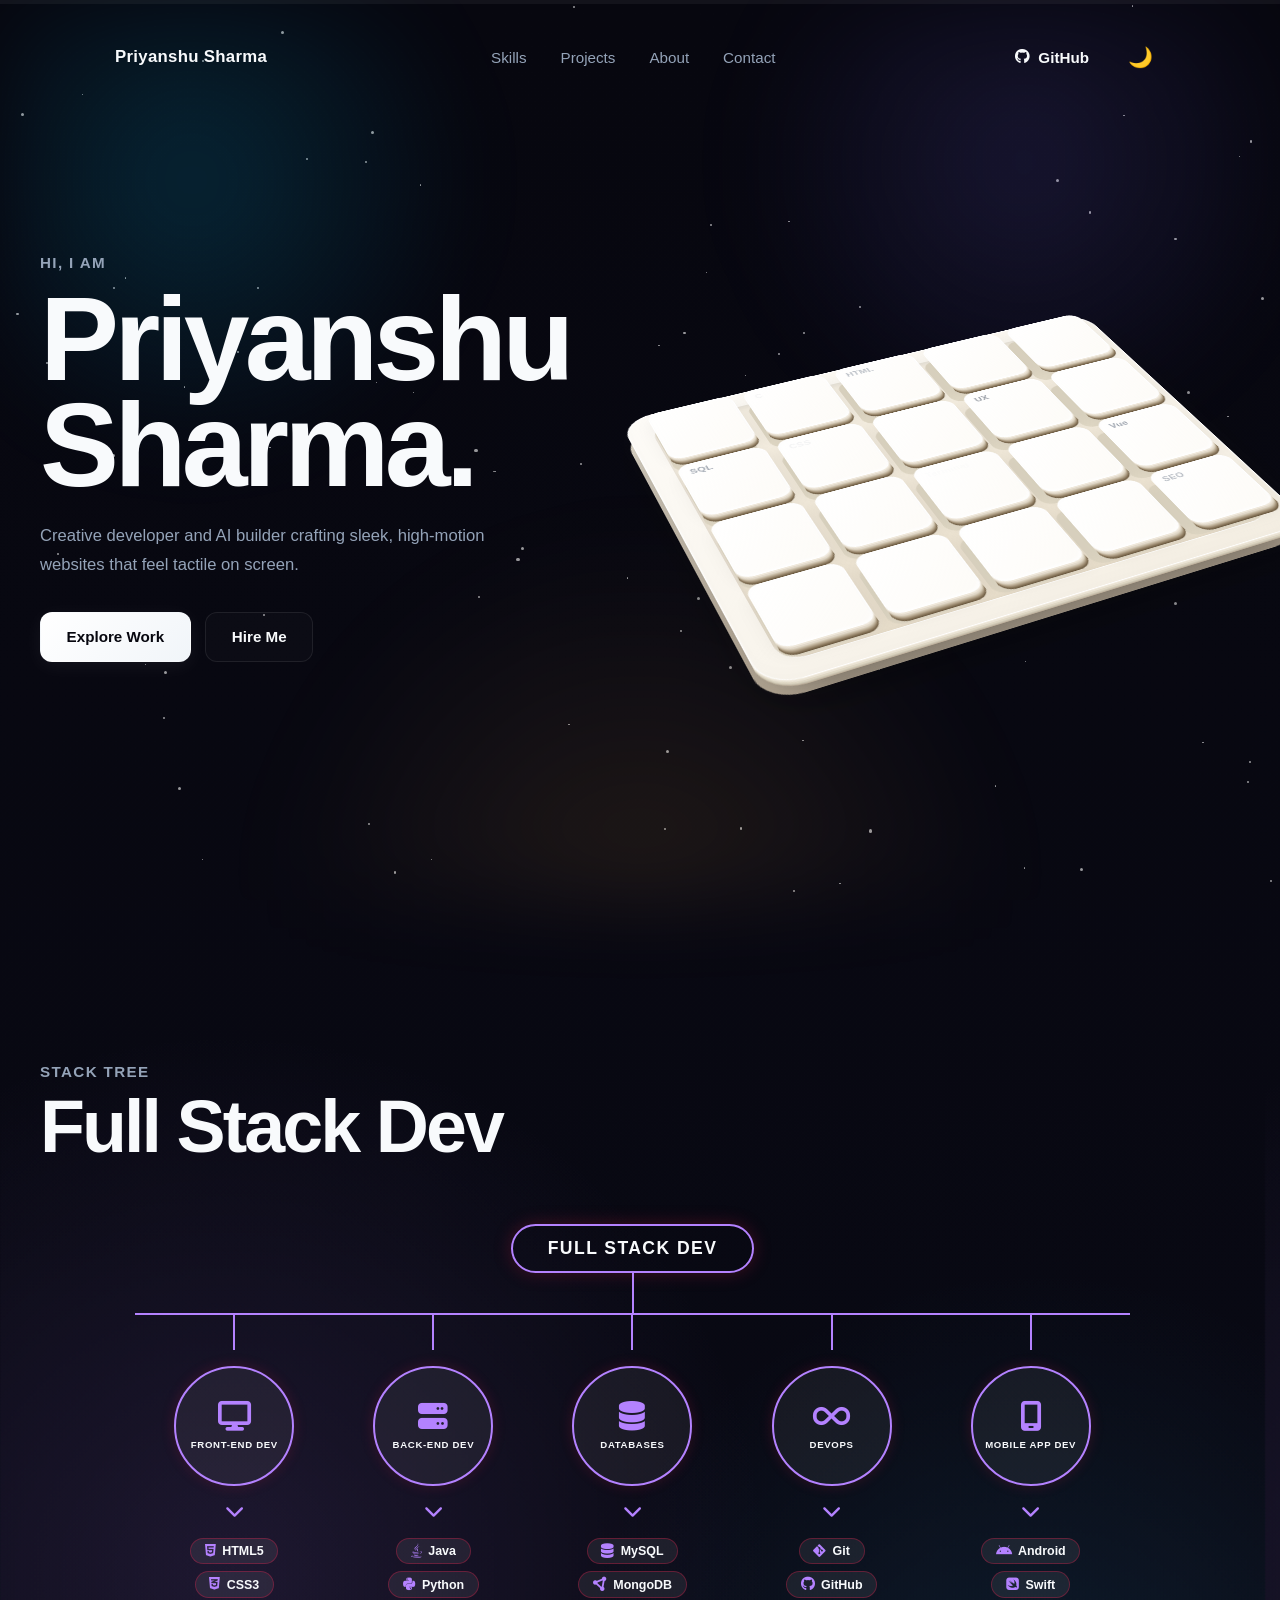
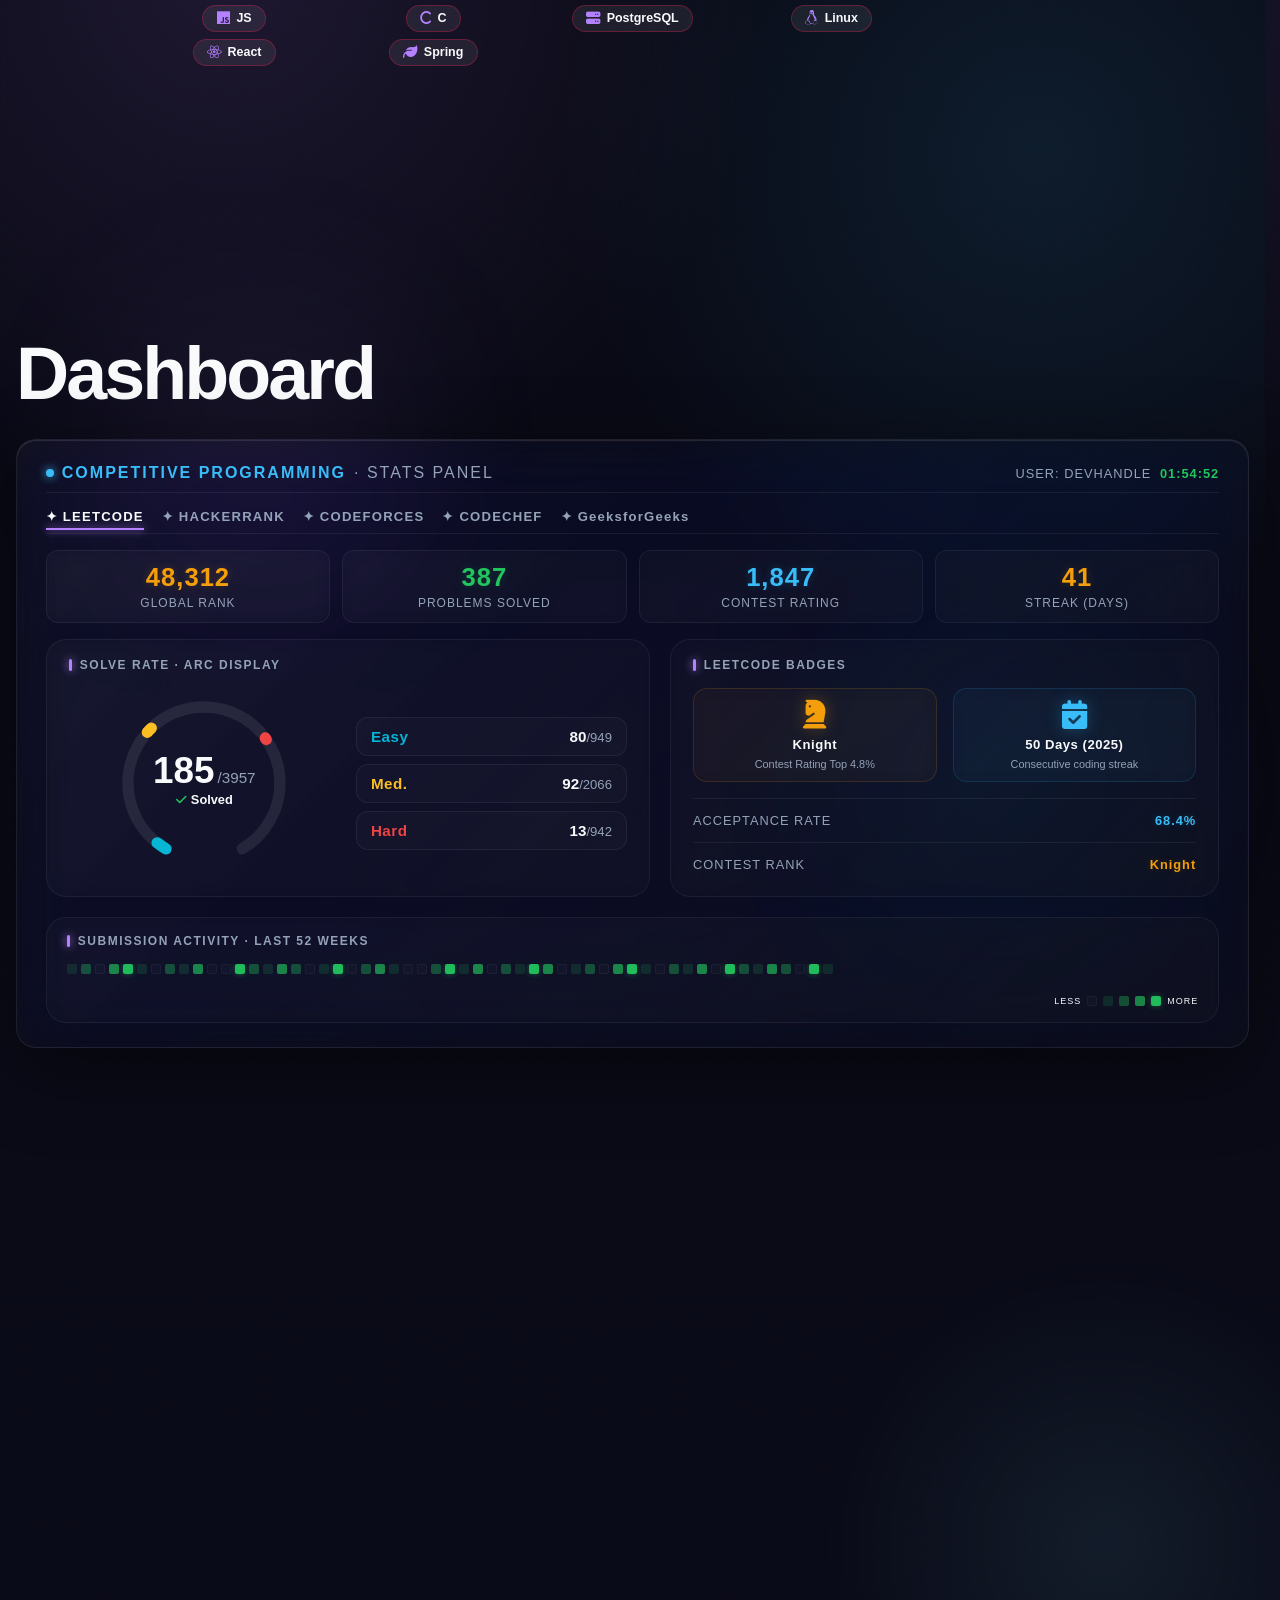
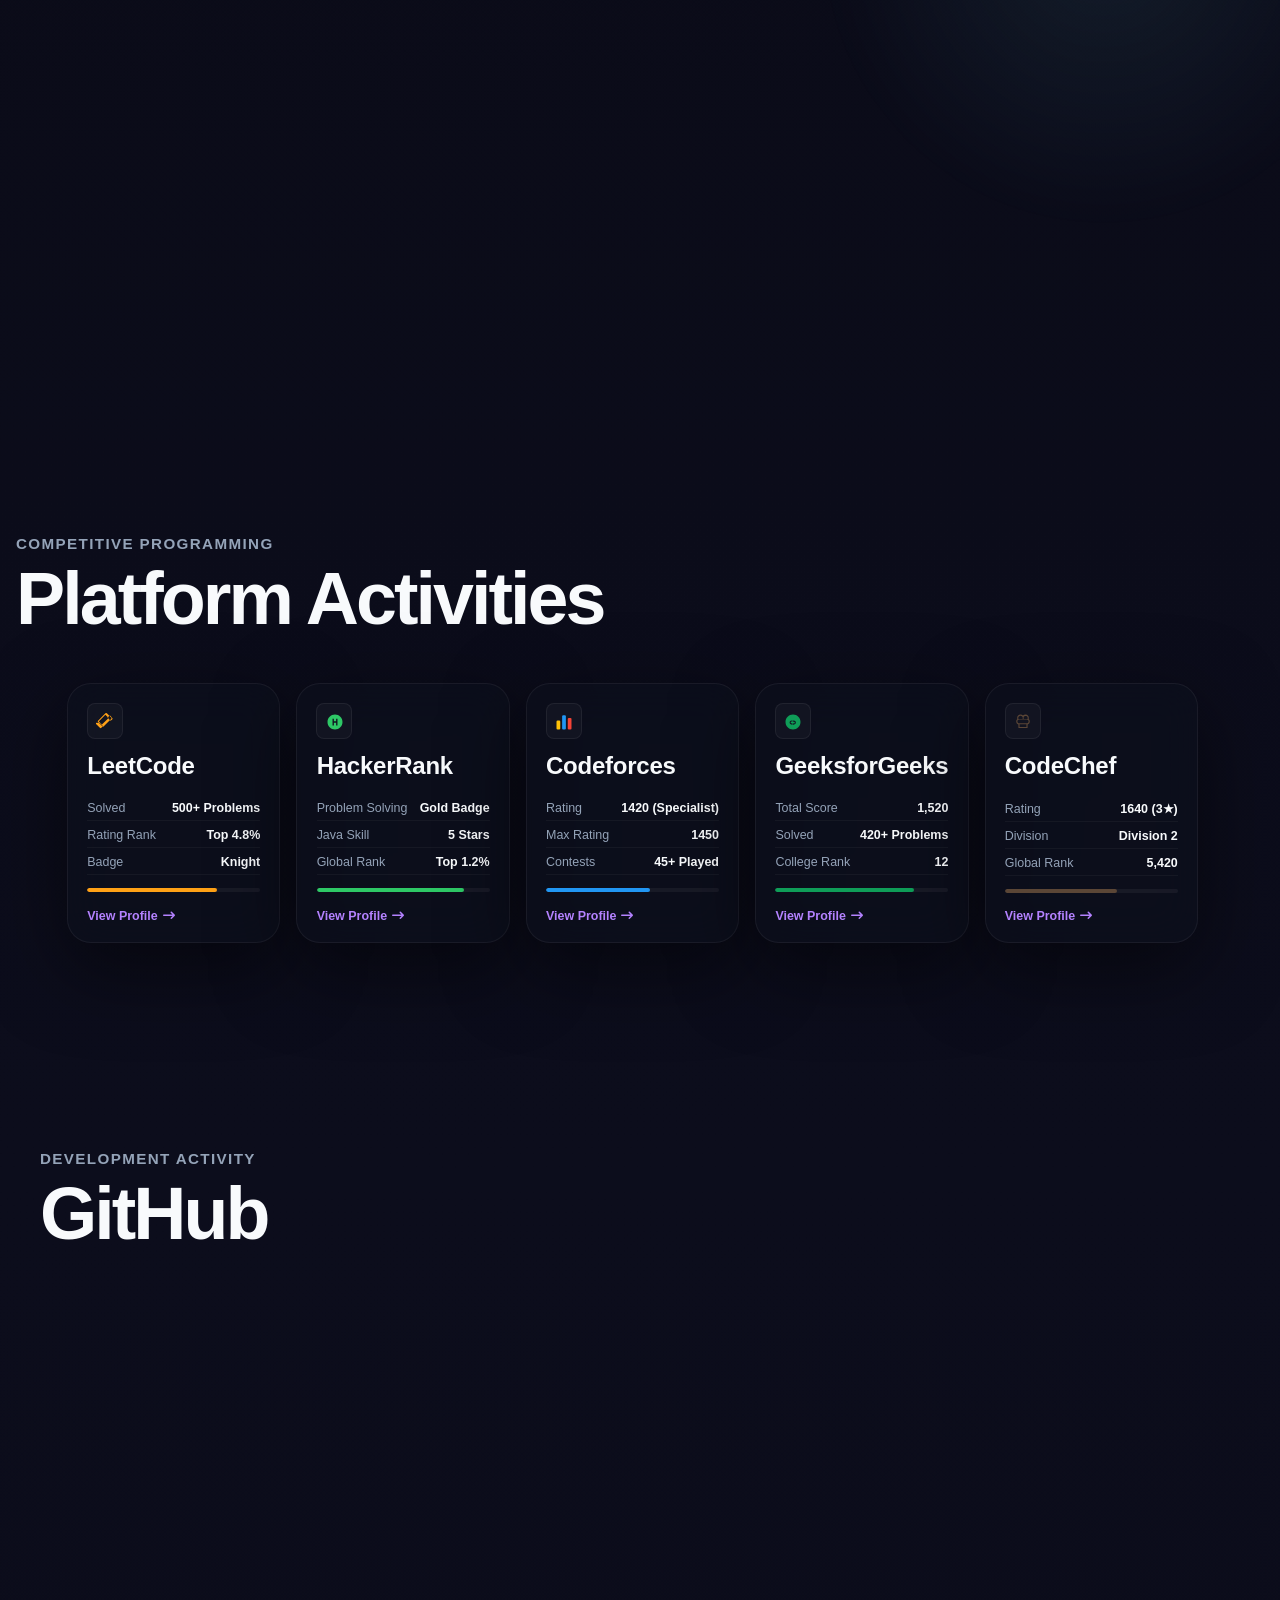
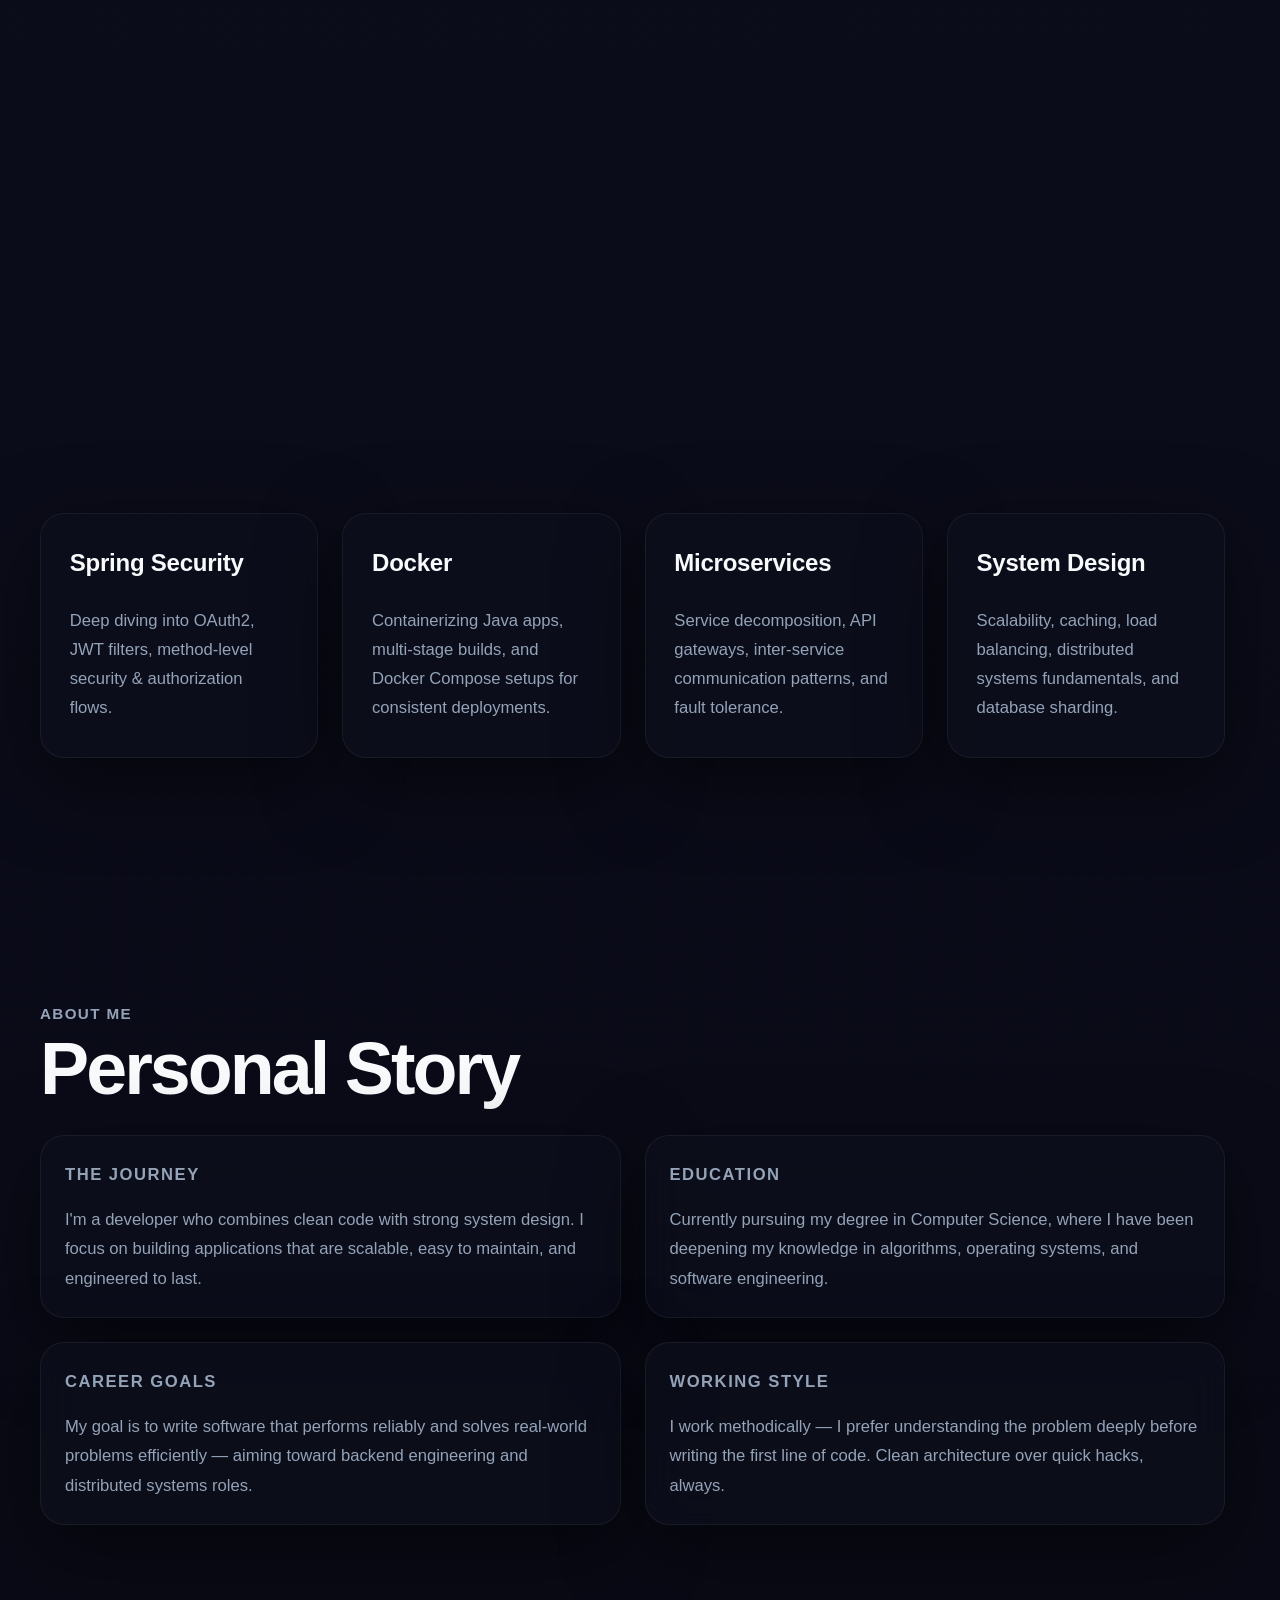
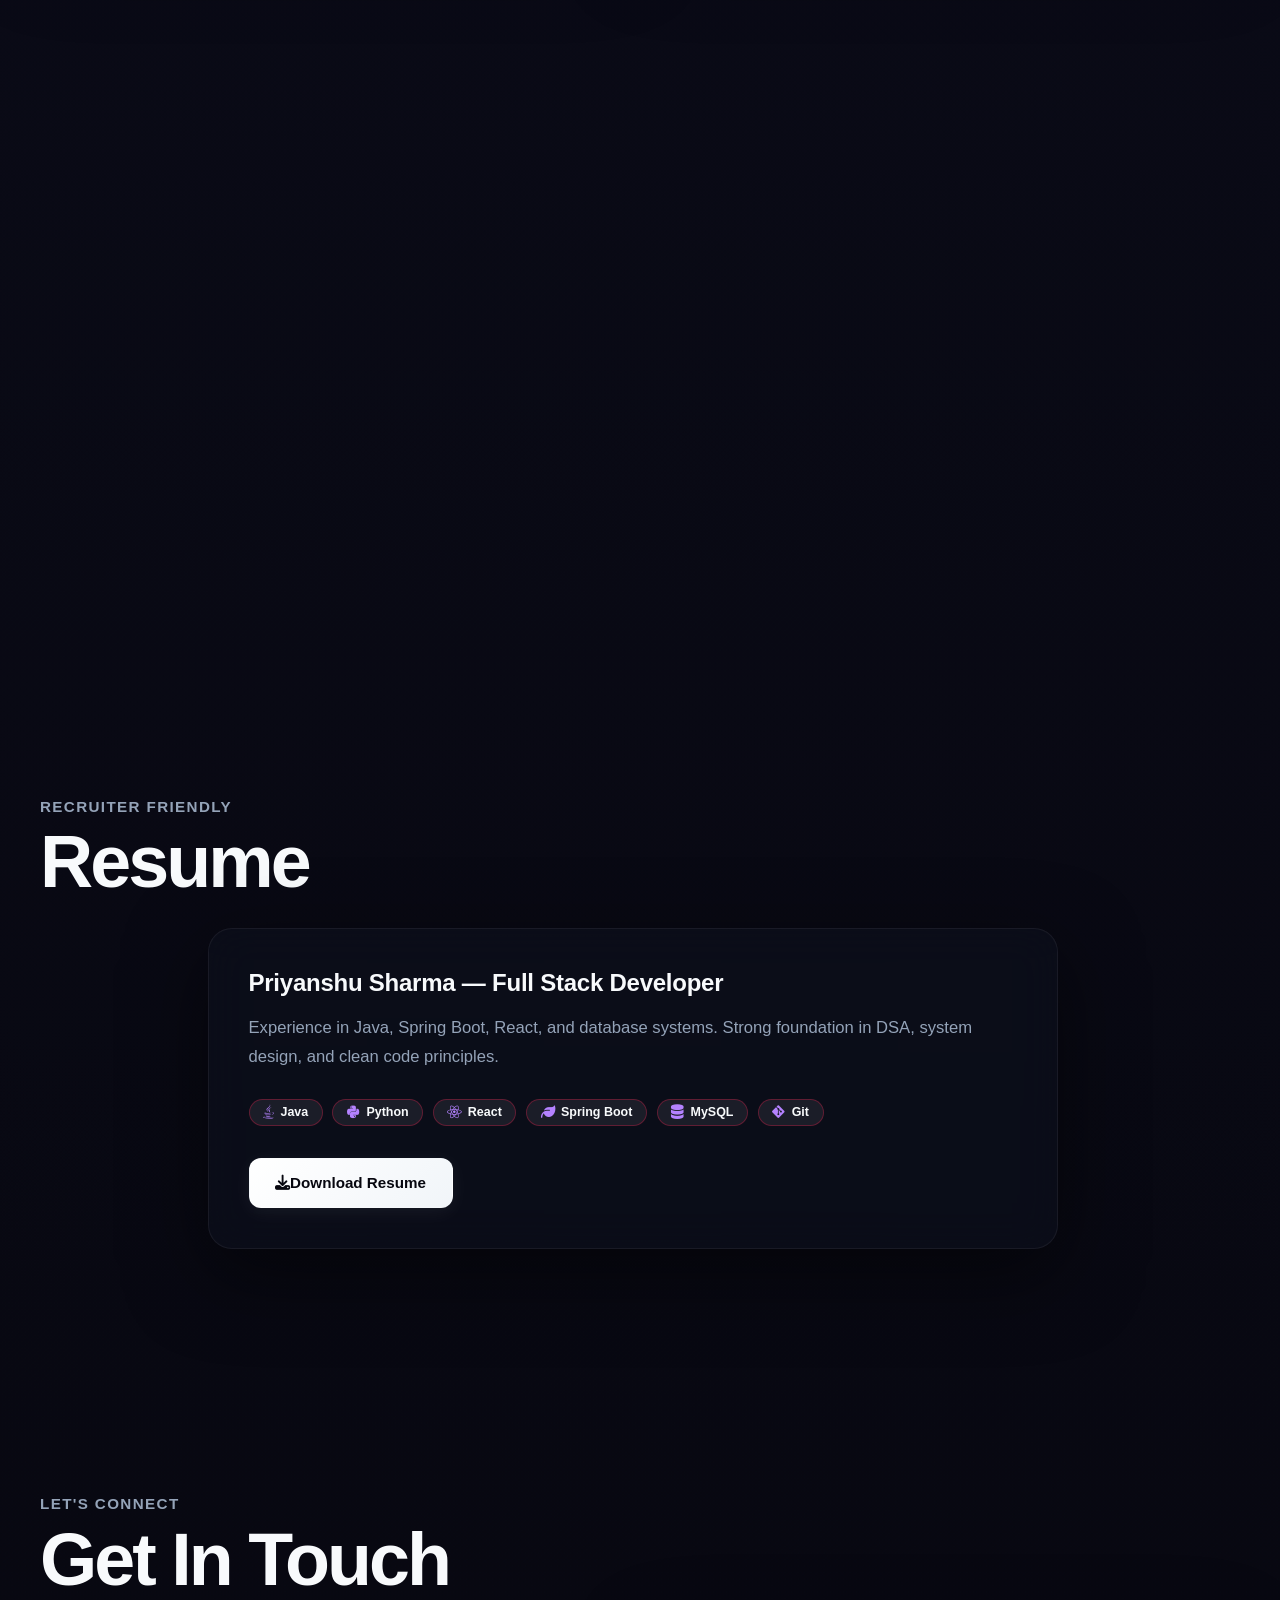
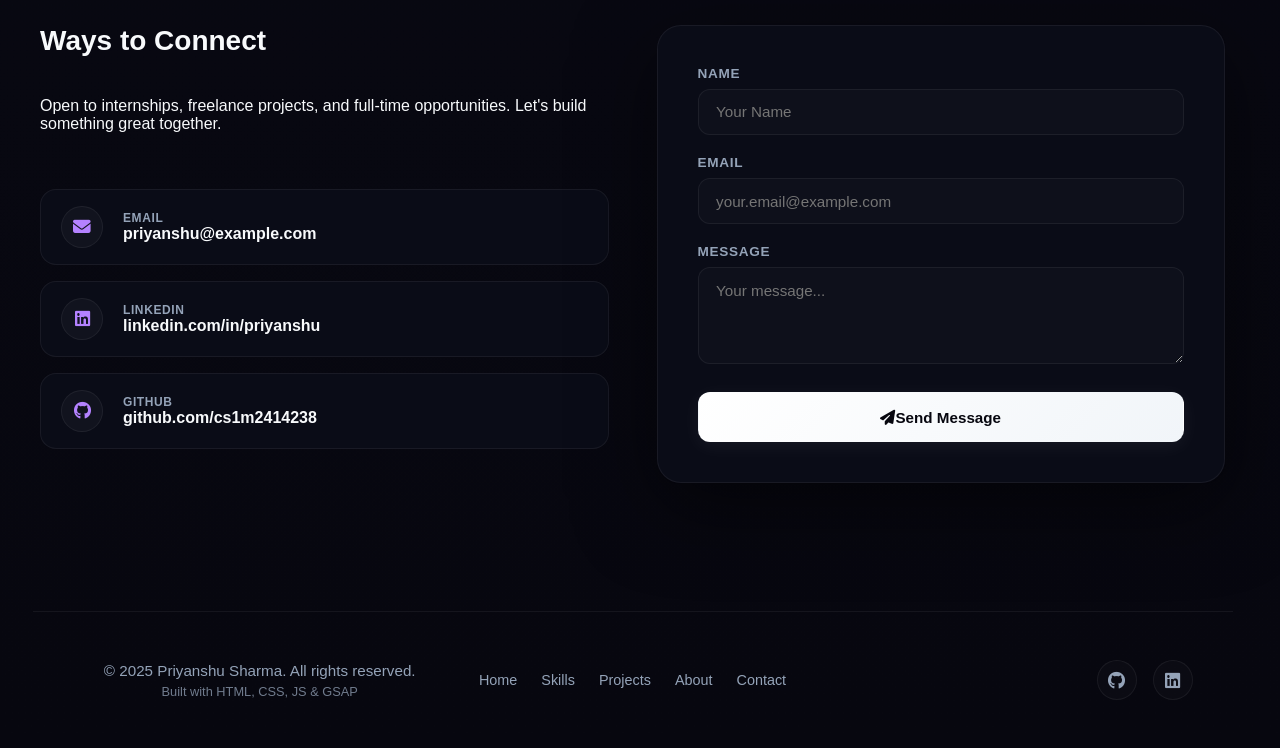
==== commit 1c83b9ed: "blob Effect is completed Signed-off-by: Priyanshu Sharma <2k24.cs1m.2414238@gmail.com>" ====
--- a/index.html
+++ b/index.html
@@ -66,6 +66,8 @@
   <div class="ambient ambient-left" aria-hidden="true"></div>
   <div class="ambient ambient-right" aria-hidden="true"></div>
   <div class="ambient ambient-bottom" aria-hidden="true"></div>
+  <div class="ambient ambient-fourth" aria-hidden="true"></div>
+  <div class="ambient ambient-fifth" aria-hidden="true"></div>
 
   <header class="site-header">
     <!-- taking name as home button here -->
--- a/css/styles.css
+++ b/css/styles.css
@@ -377,11 +377,7 @@
 }
 
 body[data-theme="dawn"] {
-  background:
-    radial-gradient(circle at 18% 18%, rgba(99, 102, 241, 0.05), transparent 34rem),
-    radial-gradient(circle at 82% 20%, rgba(244, 63, 94, 0.04), transparent 30rem),
-    radial-gradient(circle at 50% 110%, rgba(56, 189, 248, 0.04), transparent 38rem),
-    linear-gradient(180deg, #f5f7fa 0%, #eef2f6 50%, #e2e8f0 100%);
+  background: #ffffff;
 }
 
 /* Transition  so we have to remove body transition  */
@@ -455,6 +451,80 @@
 
 .ambient-bottom {
   background: radial-gradient(circle at 50% 100%, rgba(255, 181, 83, 0.1), transparent 24rem);
+}
+
+.ambient-fourth,
+.ambient-fifth {
+  display: none;
+}
+
+/* Light mode  (softer pastel tints & liquid animations) */
+body[data-theme="dawn"] .ambient {
+  filter: blur(100px);
+  opacity: 1;
+  top: auto;
+  left: auto;
+  right: auto;
+  bottom: auto;
+  border-radius: 50%;
+  transition: top 4s ease-in-out, left 4s ease-in-out;
+}
+
+body[data-theme="dawn"] .ambient-left {
+  width: 500px;
+  height: 500px;
+  background: #F8DCEB;
+  left: -100px;
+  top: -200px;
+  right: auto;
+  bottom: auto;
+  animation: move1 8s ease-in-out infinite alternate;
+}
+
+body[data-theme="dawn"] .ambient-right {
+  width: 600px;
+  height: 600px;
+  background: #DCEAFF;
+  right: -150px;
+  top: -100px;
+  left: auto;
+  bottom: auto;
+  animation: move2 10s ease-in-out infinite alternate;
+}
+
+body[data-theme="dawn"] .ambient-bottom {
+  width: 450px;
+  height: 450px;
+  background: #E6DFFF;
+  left: 40%;
+  top: -150px;
+  right: auto;
+  bottom: auto;
+  animation: move3 12s ease-in-out infinite alternate;
+}
+
+body[data-theme="dawn"] .ambient-fourth {
+  display: block;
+  width: 550px;
+  height: 550px;
+  background: radial-gradient(circle, #FEF3C7 0%, #DCEAFF 70%, transparent 100%);
+  left: 20vw;
+  top: -150px;
+  right: auto;
+  bottom: auto;
+  animation: move4 14s ease-in-out infinite alternate;
+}
+
+body[data-theme="dawn"] .ambient-fifth {
+  display: block;
+  width: 500px;
+  height: 500px;
+  background: #D4F6DC;
+  left: 70vw;
+  top: -100px;
+  right: auto;
+  bottom: auto;
+  animation: move5 16s ease-in-out infinite alternate;
 }
 
 .header-actions {
@@ -2590,3 +2660,98 @@
     justify-content: center;
   }
 }
+
+@keyframes move1 {
+  0% {
+    transform: translateY(0px) translateX(0px) scale(1) rotate(0deg);
+    border-radius: 40% 60% 70% 30% / 40% 50% 60% 50%;
+  }
+  33% {
+    transform: translateY(250px) translateX(40px) scale(1.1) rotate(60deg);
+    border-radius: 60% 40% 50% 50% / 50% 60% 40% 60%;
+  }
+  66% {
+    transform: translateY(550px) translateX(-30px) scale(0.9) rotate(120deg);
+    border-radius: 35% 65% 50% 50% / 60% 40% 60% 40%;
+  }
+  100% {
+    transform: translateY(800px) translateX(0px) scale(1) rotate(180deg);
+    border-radius: 40% 60% 70% 30% / 40% 50% 60% 50%;
+  }
+}
+
+@keyframes move2 {
+  0% {
+    transform: translateY(-100px) translateX(0px) scale(1.1) rotate(0deg);
+    border-radius: 50% 50% 30% 70% / 50% 60% 40% 50%;
+  }
+  33% {
+    transform: translateY(150px) translateX(-50px) scale(0.9) rotate(-60deg);
+    border-radius: 40% 60% 60% 40% / 55% 45% 55% 45%;
+  }
+  66% {
+    transform: translateY(450px) translateX(30px) scale(1.05) rotate(-120deg);
+    border-radius: 60% 40% 45% 55% / 40% 50% 60% 50%;
+  }
+  100% {
+    transform: translateY(700px) translateX(0px) scale(1.1) rotate(-180deg);
+    border-radius: 50% 50% 30% 70% / 50% 60% 40% 50%;
+  }
+}
+
+@keyframes move3 {
+  0% {
+    transform: translateY(50px) translateX(0px) scale(1) rotate(0deg);
+    border-radius: 60% 40% 40% 60% / 50% 50% 50% 50%;
+  }
+  33% {
+    transform: translateY(350px) translateX(-30px) scale(1.15) rotate(45deg);
+    border-radius: 45% 55% 60% 40% / 55% 40% 60% 45%;
+  }
+  66% {
+    transform: translateY(650px) translateX(40px) scale(0.95) rotate(90deg);
+    border-radius: 55% 45% 40% 60% / 40% 60% 45% 55%;
+  }
+  100% {
+    transform: translateY(900px) translateX(0px) scale(1) rotate(135deg);
+    border-radius: 60% 40% 40% 60% / 50% 50% 50% 50%;
+  }
+}
+
+@keyframes move4 {
+  0% {
+    transform: translateY(100px) translateX(0px) scale(0.9) rotate(0deg);
+    border-radius: 40% 60% 50% 50% / 50% 60% 40% 50%;
+  }
+  33% {
+    transform: translateY(400px) translateX(60px) scale(1.1) rotate(45deg);
+    border-radius: 60% 40% 55% 45% / 40% 50% 60% 50%;
+  }
+  66% {
+    transform: translateY(700px) translateX(-40px) scale(0.95) rotate(90deg);
+    border-radius: 50% 50% 40% 60% / 60% 40% 55% 45%;
+  }
+  100% {
+    transform: translateY(1000px) translateX(0px) scale(0.9) rotate(180deg);
+    border-radius: 40% 60% 50% 50% / 50% 60% 40% 50%;
+  }
+}
+
+@keyframes move5 {
+  0% {
+    transform: translateY(150px) translateX(0px) scale(1.05) rotate(0deg);
+    border-radius: 50% 50% 60% 40% / 40% 60% 50% 50%;
+  }
+  33% {
+    transform: translateY(450px) translateX(-50px) scale(0.9) rotate(50deg);
+    border-radius: 40% 65% 50% 45% / 55% 45% 60% 40%;
+  }
+  66% {
+    transform: translateY(750px) translateX(50px) scale(1.1) rotate(100deg);
+    border-radius: 60% 40% 55% 50% / 45% 55% 40% 60%;
+  }
+  100% {
+    transform: translateY(1050px) translateX(0px) scale(1.05) rotate(150deg);
+    border-radius: 50% 50% 60% 40% / 40% 60% 50% 50%;
+  }
+}
--- a/css/statpannel.css
+++ b/css/statpannel.css
@@ -36,7 +36,7 @@
   filter: blur(100px);
   opacity: 0.14;
   z-index: -1;
-  pointer-events: none;
+  pointer-events: none; 
 }
 
 /* Drifting Animations */
@@ -100,6 +100,9 @@
   -webkit-backdrop-filter: blur(30px) saturate(160%);
 }
 
+
+
+
 .stats-card:hover {
   border-color: rgba(255, 255, 255, 0.14);
   box-shadow: 0 32px 90px rgba(0, 0, 0, 0.55), inset 0 1px 1px rgba(255, 255, 255, 0.18), inset 0 0 40px rgba(255, 255, 255, 0.02);
@@ -240,7 +243,9 @@
 }
 
 body[data-theme="dawn"] .stats-card .stat-card {
-  background: rgba(15, 23, 42, 0.02);
+  background: rgba(255, 255, 255, 0.65);
+  border: 1px solid rgba(15, 23, 42, 0.08);
+  box-shadow: 0 4px 12px rgba(15, 23, 42, 0.03);
 }
 
 .stats-card .stat-card:hover {
@@ -250,7 +255,9 @@
 }
 
 body[data-theme="dawn"] .stats-card .stat-card:hover {
-  background: rgba(15, 23, 42, 0.04);
+  background: rgba(255, 255, 255, 0.85);
+  border-color: rgba(15, 23, 42, 0.15);
+  box-shadow: 0 6px 16px rgba(15, 23, 42, 0.06);
 }
 
 .stats-card .stat-value {
@@ -309,7 +316,11 @@
 }
 
 body[data-theme="dawn"] .stats-card .panel-box {
-  background: rgba(15, 23, 42, 0.015);
+  background: transparent;
+  border: 1px solid rgba(15, 23, 42, 0.04);
+  box-shadow: none;
+  backdrop-filter: none;
+  -webkit-backdrop-filter: none;
 }
 
 .stats-card .box-header {
@@ -515,7 +526,11 @@
 }
 
 body[data-theme="dawn"] .stats-card .heatmap-box {
-  background: rgba(15, 23, 42, 0.015);
+  background: transparent;
+  border: 1px solid rgba(15, 23, 42, 0.04);
+  box-shadow: none;
+  backdrop-filter: none;
+  -webkit-backdrop-filter: none;
 }
 
 .stats-card .heatmap-wrapper {
@@ -628,6 +643,36 @@
   transform: translateY(-2px);
   border-color: rgba(56, 189, 248, 0.45);
   background: rgba(56, 189, 248, 0.06);
+}
+
+body[data-theme="dawn"] .stats-card .badge-item {
+  background: rgba(255, 255, 255, 0.65);
+  border: 1px solid rgba(15, 23, 42, 0.08);
+  box-shadow: 0 4px 12px rgba(15, 23, 42, 0.03);
+  backdrop-filter: none;
+  -webkit-backdrop-filter: none;
+}
+
+body[data-theme="dawn"] .stats-card .badge-knight {
+  background: rgba(254, 243, 199, 0.55);
+  border-color: rgba(245, 158, 11, 0.2);
+}
+
+body[data-theme="dawn"] .stats-card .badge-knight:hover {
+  background: rgba(254, 243, 199, 0.85);
+  border-color: rgba(245, 158, 11, 0.5);
+  box-shadow: 0 6px 16px rgba(245, 158, 11, 0.15);
+}
+
+body[data-theme="dawn"] .stats-card .badge-streak {
+  background: rgba(224, 242, 254, 0.55);
+  border-color: rgba(56, 189, 248, 0.2);
+}
+
+body[data-theme="dawn"] .stats-card .badge-streak:hover {
+  background: rgba(224, 242, 254, 0.85);
+  border-color: rgba(56, 189, 248, 0.5);
+  box-shadow: 0 6px 16px rgba(56, 189, 248, 0.15);
 }
 
 .stats-card .badge-icon-knight {
@@ -781,7 +826,9 @@
 }
 
 body[data-theme="dawn"] .stats-card .diff-card-item {
-  background: rgba(15, 23, 42, 0.02);
+  background: rgba(255, 255, 255, 0.65);
+  border: 1px solid rgba(15, 23, 42, 0.08);
+  box-shadow: 0 4px 12px rgba(15, 23, 42, 0.03);
 }
 
 .stats-card .diff-card-item:hover {
@@ -791,7 +838,9 @@
 }
 
 body[data-theme="dawn"] .stats-card .diff-card-item:hover {
-  background: rgba(15, 23, 42, 0.04);
+  background: rgba(255, 255, 255, 0.85);
+  border-color: rgba(15, 23, 42, 0.15);
+  box-shadow: 0 6px 16px rgba(15, 23, 42, 0.06);
 }
 
 .stats-card .diff-card-item .card-label-easy {
@@ -856,8 +905,17 @@
   background: rgba(255, 255, 255, 0.03);
 }
 
+body[data-theme="dawn"] .stats-card .matrix-row {
+  background: rgba(255, 255, 255, 0.35);
+  border: 1px solid rgba(15, 23, 42, 0.04);
+  box-shadow: 0 2px 6px rgba(15, 23, 42, 0.02);
+  margin-bottom: 4px;
+}
+
 body[data-theme="dawn"] .stats-card .matrix-row:hover {
-  background: rgba(15, 23, 42, 0.04);
+  background: rgba(255, 255, 255, 0.75);
+  border-color: rgba(15, 23, 42, 0.10);
+  box-shadow: 0 4px 10px rgba(15, 23, 42, 0.04);
 }
 
 /* HackerRank Multi-color mappings */
@@ -1216,4 +1274,339 @@
   color: #f59e0b;
   font-size: 0.62rem;
   letter-spacing: 1px;
+}
+
+/* GEEKSFORGEEKS  */
+.stats-card .main-content.gfg-three-columns {
+  grid-template-columns: 1.35fr 1.35fr 1fr;
+  gap: 16px;
+}
+
+@media (max-width: 992px) {
+  .stats-card .main-content.gfg-three-columns {
+    grid-template-columns: 1fr;
+  }
+}
+
+.gfg-centered-header {
+  justify-content: center !important;
+}
+
+.gfg-centered-header::before {
+  display: none !important;
+}
+
+.gfg-problems-overview {
+  display: flex;
+  align-items: center;
+  justify-content: center;
+  gap: 24px;
+  padding: 15px 0;
+  width: 100%;
+}
+
+@media (max-width: 1200px) {
+  .gfg-problems-overview {
+    flex-direction: column;
+    gap: 16px;
+  }
+}
+
+.gfg-donut-wrapper {
+  position: relative;
+  width: 146px;
+  height: 146px;
+  flex-shrink: 0;
+}
+
+.gfg-donut-text {
+  position: absolute;
+  top: 50%;
+  left: 50%;
+  transform: translate(-50%, -50%);
+  display: flex;
+  flex-direction: column;
+  align-items: center;
+  text-align: center;
+}
+
+.gfg-solve-num {
+  font-family: var(--hero-title);
+  font-size: 2.6rem;
+  font-weight: 700;
+  color: var(--text);
+  line-height: 1;
+}
+
+.gfg-solve-lbl {
+  font-size: 0.72rem;
+  color: var(--muted);
+  font-weight: 600;
+  margin-top: 4px;
+  white-space: nowrap;
+}
+
+.gfg-legend {
+  display: flex;
+  flex-direction: column;
+  gap: 10px;
+}
+
+.gfg-legend-item {
+  display: flex;
+  align-items: center;
+  gap: 8px;
+  font-size: 0.85rem;
+  color: var(--text);
+  font-weight: 600;
+}
+
+.legend-dot {
+  width: 10px;
+  height: 10px;
+  border-radius: 3px;
+  display: inline-block;
+  flex-shrink: 0;
+}
+
+.legend-dot.school { background-color: #38bdf8; }
+.legend-dot.basic { background-color: #84cc16; }
+.legend-dot.easy { background-color: #22c55e; }
+.legend-dot.medium { background-color: #f59e0b; }
+.legend-dot.hard { background-color: #ef4444; }
+
+/* GFG Metrics List */
+.gfg-metrics-list {
+  display: flex;
+  flex-direction: column;
+  gap: 12px;
+  height: 100%;
+  justify-content: center;
+}
+
+.gfg-metric-row {
+  display: flex;
+  align-items: center;
+  justify-content: space-between;
+  padding: 10px 14px;
+  background: rgba(255, 255, 255, 0.02);
+  border: 1px solid var(--line);
+  border-radius: 12px;
+  transition: transform 0.2s ease, background-color 0.25s ease, border-color 0.25s ease;
+  height: 52px;
+}
+
+body[data-theme="dawn"] .gfg-metric-row {
+  background: rgba(255, 255, 255, 0.65);
+  border-color: rgba(15, 23, 42, 0.08);
+  box-shadow: 0 4px 12px rgba(15, 23, 42, 0.03);
+}
+
+.gfg-metric-row.clickable {
+  cursor: pointer;
+}
+
+.gfg-metric-row.clickable:hover {
+  transform: translateY(-2px);
+  background: rgba(255, 255, 255, 0.05);
+  border-color: var(--line-strong);
+}
+
+body[data-theme="dawn"] .gfg-metric-row.clickable:hover {
+  background: rgba(255, 255, 255, 0.85);
+  border-color: rgba(15, 23, 42, 0.15);
+  box-shadow: 0 6px 16px rgba(15, 23, 42, 0.06);
+}
+
+.gfg-metric-left {
+  display: flex;
+  align-items: center;
+  gap: 12px;
+}
+
+.gfg-metric-icon {
+  width: 32px;
+  height: 32px;
+  border-radius: 8px;
+  display: flex;
+  align-items: center;
+  justify-content: center;
+  font-size: 0.95rem;
+  flex-shrink: 0;
+}
+
+.gfg-metric-icon.score-icon { background: rgba(34, 197, 94, 0.1); color: #22c55e; }
+.gfg-metric-icon.solved-icon { background: rgba(56, 189, 248, 0.1); color: #38bdf8; }
+.gfg-metric-icon.rank-icon { background: rgba(168, 85, 247, 0.1); color: #a855f7; }
+.gfg-metric-icon.articles-icon { background: rgba(249, 115, 22, 0.1); color: #f97316; }
+
+.gfg-metric-label {
+  font-size: 0.88rem;
+  font-weight: 600;
+  color: var(--text);
+}
+
+.gfg-metric-right {
+  display: flex;
+  align-items: center;
+  gap: 8px;
+}
+
+.gfg-metric-val-pill {
+  display: inline-block;
+  padding: 2px 12px;
+  border-radius: 99px;
+  font-family: var(--hero-title);
+  font-size: 0.85rem;
+  font-weight: 700;
+  color: var(--text);
+  text-align: center;
+  min-width: 44px;
+  border: 1px solid rgba(255, 255, 255, 0.08);
+  background: rgba(255, 255, 255, 0.03);
+}
+
+.gfg-metric-val-pill.pill-green { border-color: rgba(34, 197, 94, 0.3); background: rgba(34, 197, 94, 0.04); }
+.gfg-metric-val-pill.pill-blue { border-color: rgba(56, 189, 248, 0.3); background: rgba(56, 189, 248, 0.04); }
+.gfg-metric-val-pill.pill-purple { border-color: rgba(168, 85, 247, 0.3); background: rgba(168, 85, 247, 0.04); }
+.gfg-metric-val-pill.pill-orange { border-color: rgba(249, 115, 22, 0.3); background: rgba(249, 115, 22, 0.04); }
+
+body[data-theme="dawn"] .gfg-metric-val-pill {
+  background: rgba(15, 23, 42, 0.03);
+  border-color: rgba(15, 23, 42, 0.08);
+  color: var(--text);
+}
+
+body[data-theme="dawn"] .gfg-metric-val-pill.pill-green { border-color: rgba(34, 197, 94, 0.4); background: rgba(34, 197, 94, 0.08); }
+body[data-theme="dawn"] .gfg-metric-val-pill.pill-blue { border-color: rgba(56, 189, 248, 0.4); background: rgba(56, 189, 248, 0.08); }
+body[data-theme="dawn"] .gfg-metric-val-pill.pill-purple { border-color: rgba(168, 85, 247, 0.4); background: rgba(168, 85, 247, 0.08); }
+body[data-theme="dawn"] .gfg-metric-val-pill.pill-orange { border-color: rgba(249, 115, 22, 0.4); background: rgba(249, 115, 22, 0.08); }
+
+.gfg-metric-right .chevron {
+  font-size: 0.75rem;
+  color: var(--muted);
+}
+
+/* GFG Streaks Box */
+.gfg-streaks-box {
+  display: flex;
+  flex-direction: column;
+  gap: 12px;
+}
+
+.gfg-streak-banner {
+  background: linear-gradient(135deg, #f59e0b 0%, #ef4444 100%);
+  border-radius: 12px;
+  padding: 12px 14px;
+  display: flex;
+  align-items: center;
+  justify-content: center;
+  color: #ffffff;
+  box-shadow: 0 4px 15px rgba(239, 68, 68, 0.25);
+  transition: transform 0.25s ease;
+  height: 54px;
+}
+
+.gfg-streak-banner:hover {
+  transform: translateY(-2px);
+}
+
+.gfg-streak-banner-content {
+  display: flex;
+  align-items: center;
+  gap: 10px;
+  width: 100%;
+}
+
+.banner-fire-wrapper {
+  width: 32px;
+  height: 32px;
+  background: rgba(255, 255, 255, 0.15);
+  border-radius: 8px;
+  display: flex;
+  align-items: center;
+  justify-content: center;
+  flex-shrink: 0;
+}
+
+.banner-fire {
+  font-size: 1.15rem;
+  color: #fff;
+  animation: fire-flicker 1.5s infinite alternate;
+}
+
+@keyframes fire-flicker {
+  0% { transform: scale(1); filter: drop-shadow(0 0 2px rgba(255,255,255,0.5)); }
+  100% { transform: scale(1.15); filter: drop-shadow(0 0 6px rgba(255,255,255,0.8)); }
+}
+
+.gfg-banner-text {
+  font-family: var(--hero-title);
+  font-size: 0.95rem;
+  font-weight: 700;
+  letter-spacing: 0.5px;
+}
+
+.gfg-streak-card {
+  display: flex;
+  align-items: center;
+  gap: 16px;
+  padding: 14px 18px;
+  background: rgba(255, 255, 255, 0.02);
+  border: 1px solid var(--line);
+  border-radius: 12px;
+  transition: transform 0.2s ease;
+  height: 76px;
+}
+
+body[data-theme="dawn"] .gfg-streak-card {
+  background: rgba(255, 255, 255, 0.65);
+  border-color: rgba(15, 23, 42, 0.08);
+  box-shadow: 0 4px 12px rgba(15, 23, 42, 0.03);
+}
+
+.gfg-streak-card:hover {
+  transform: translateY(-2px);
+}
+
+.gfg-streak-icon-box {
+  width: 40px;
+  height: 40px;
+  background: rgba(255, 255, 255, 0.03);
+  border: 1px solid rgba(255, 255, 255, 0.06);
+  border-radius: 10px;
+  display: flex;
+  align-items: center;
+  justify-content: center;
+  font-size: 1.25rem;
+  flex-shrink: 0;
+}
+
+body[data-theme="dawn"] .gfg-streak-icon-box {
+  background: rgba(15, 23, 42, 0.03);
+  border-color: rgba(15, 23, 42, 0.08);
+}
+
+.gfg-streak-icon-gold {
+  color: #f59e0b;
+}
+
+.gfg-streak-details {
+  display: flex;
+  flex-direction: column;
+}
+
+.gfg-streak-label {
+  font-size: 0.75rem;
+  color: var(--muted);
+  font-weight: 500;
+}
+
+.gfg-streak-value {
+  font-family: var(--hero-title);
+  font-size: 1.4rem;
+  font-weight: 700;
+  color: var(--text);
+  margin-top: 2px;
+  line-height: 1.1;
 }
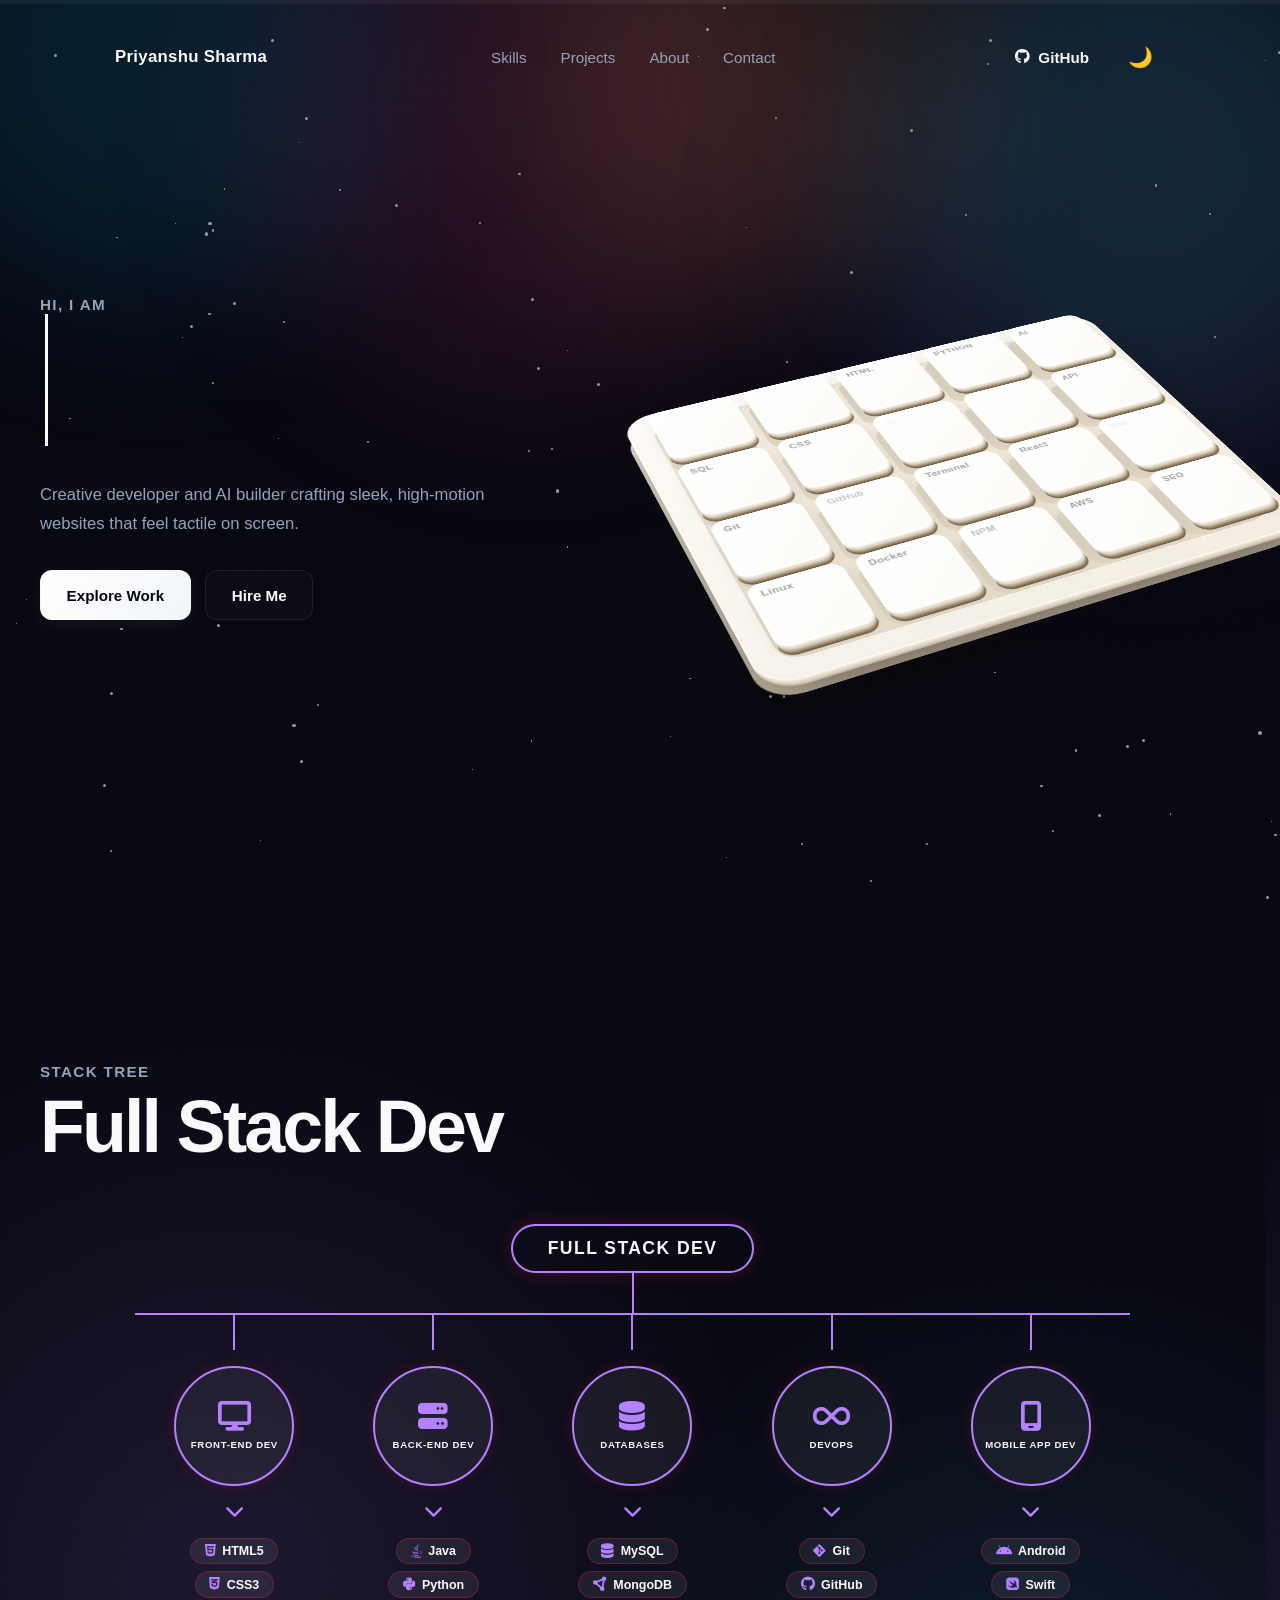
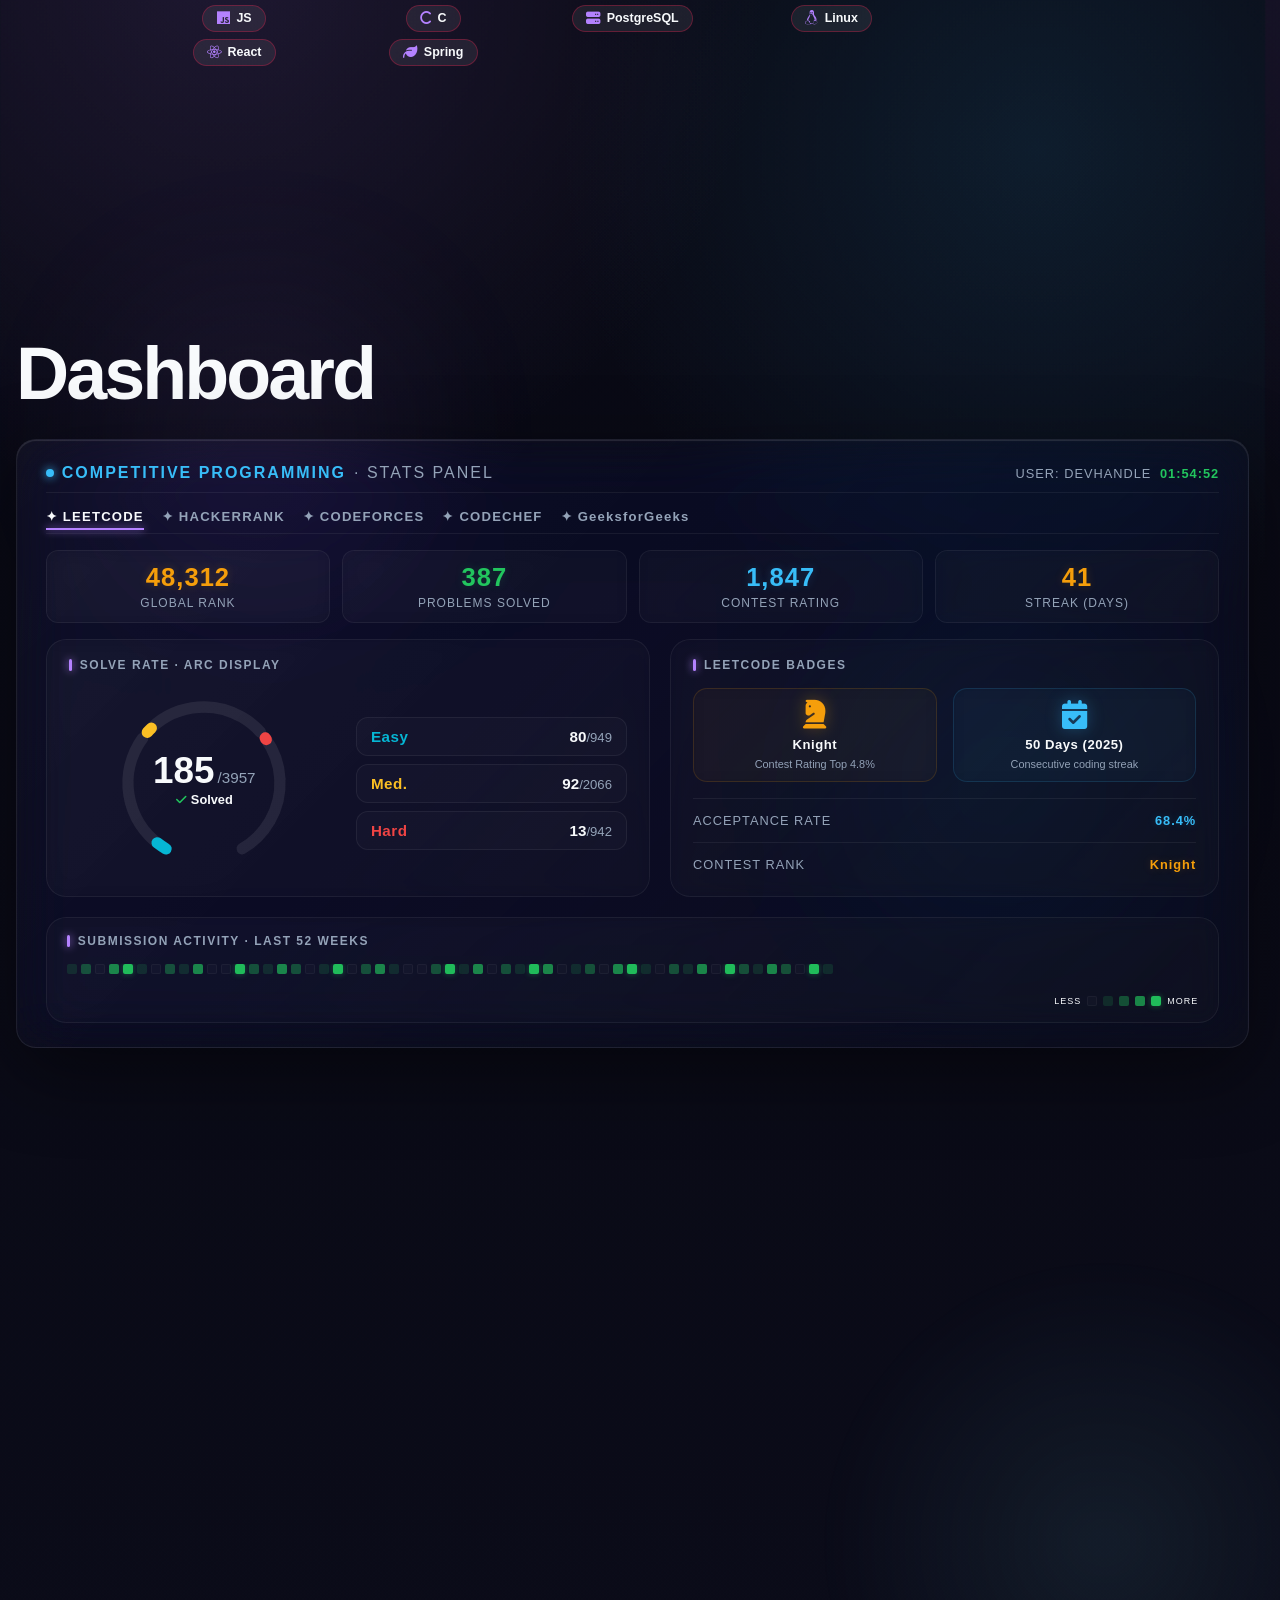
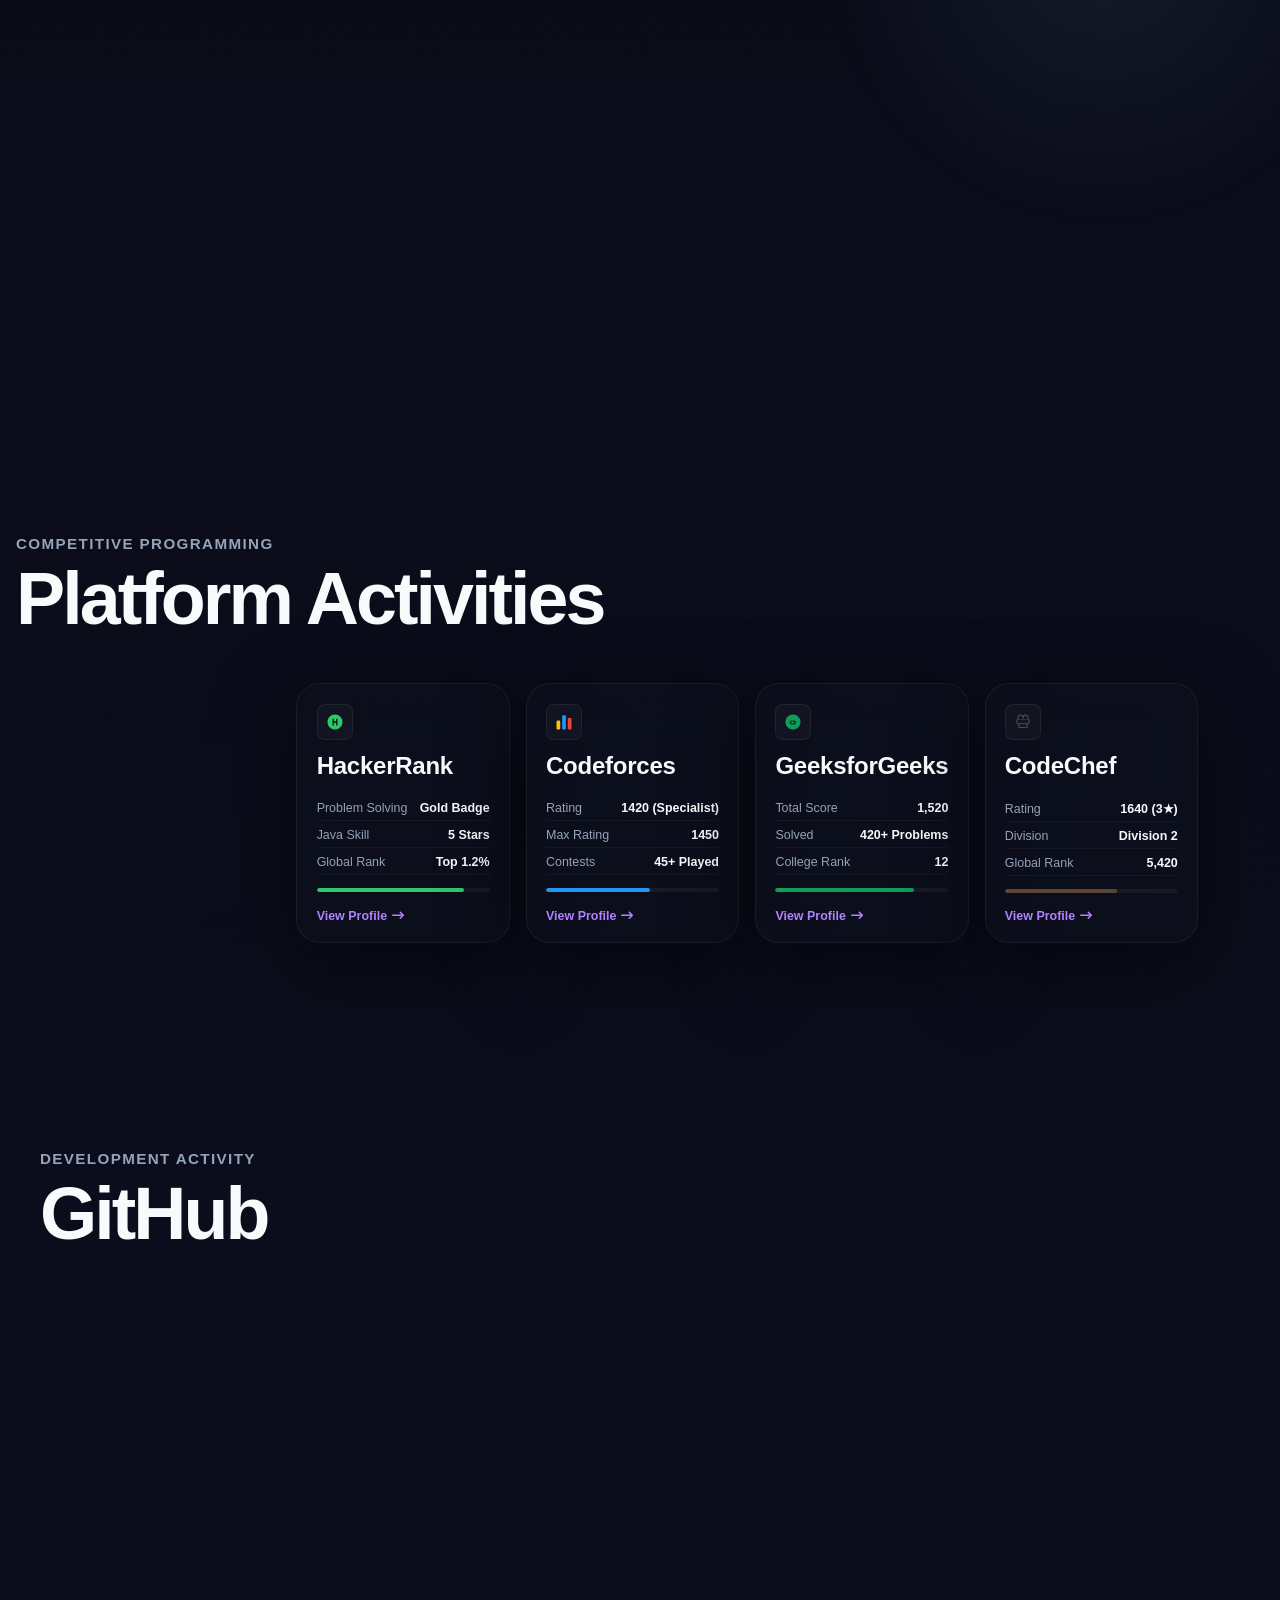
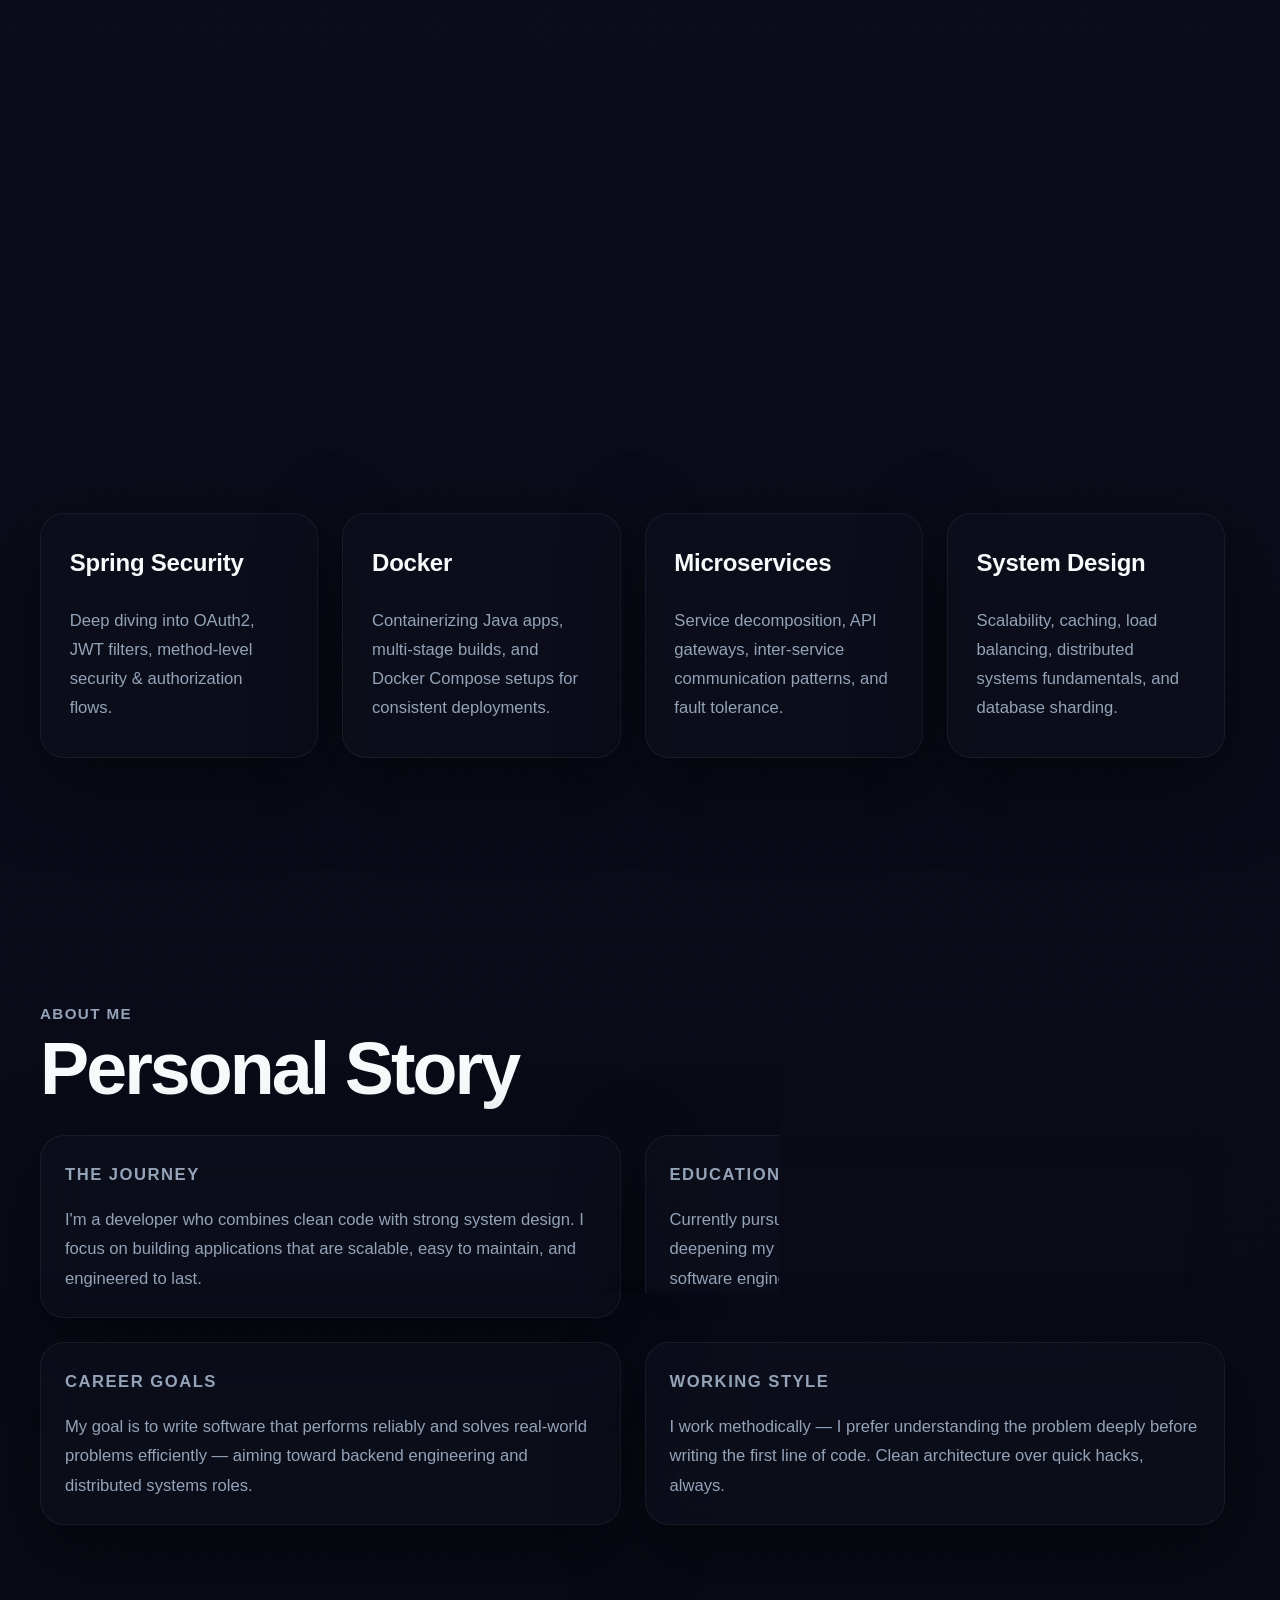
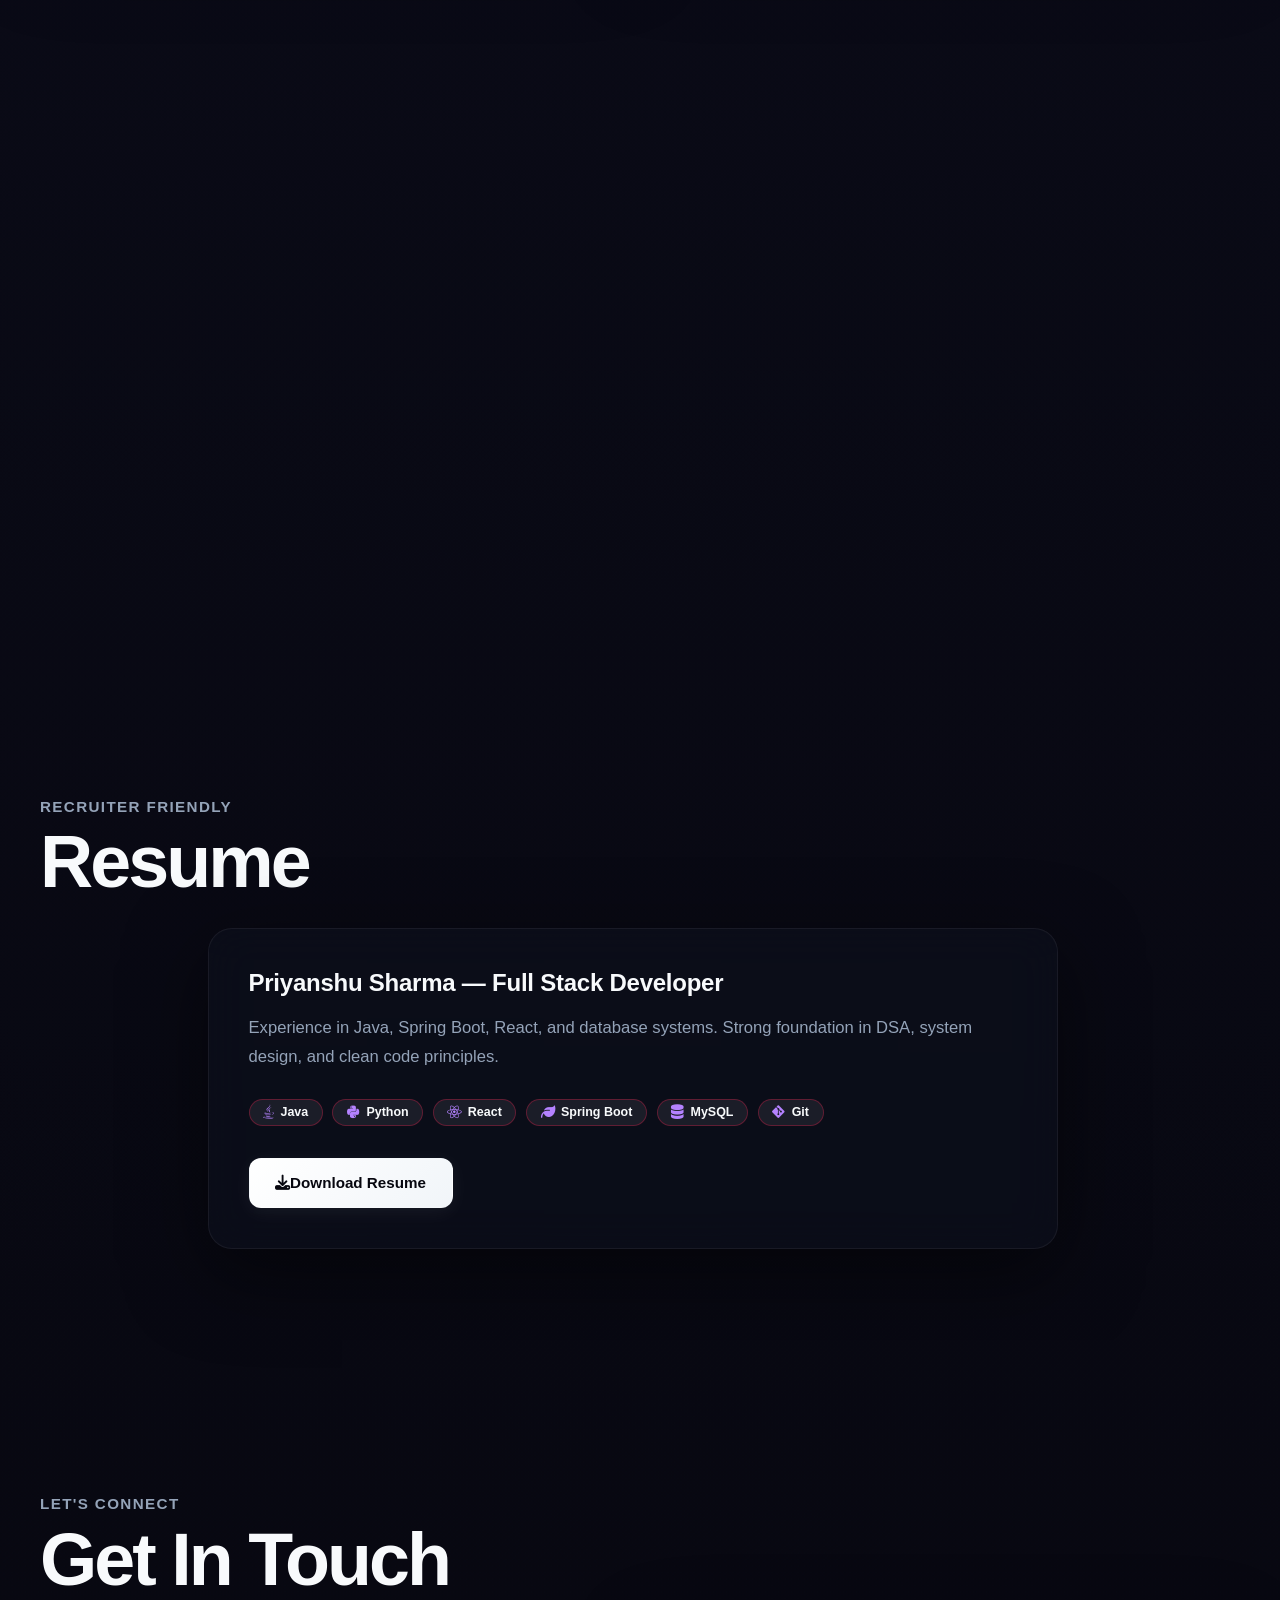
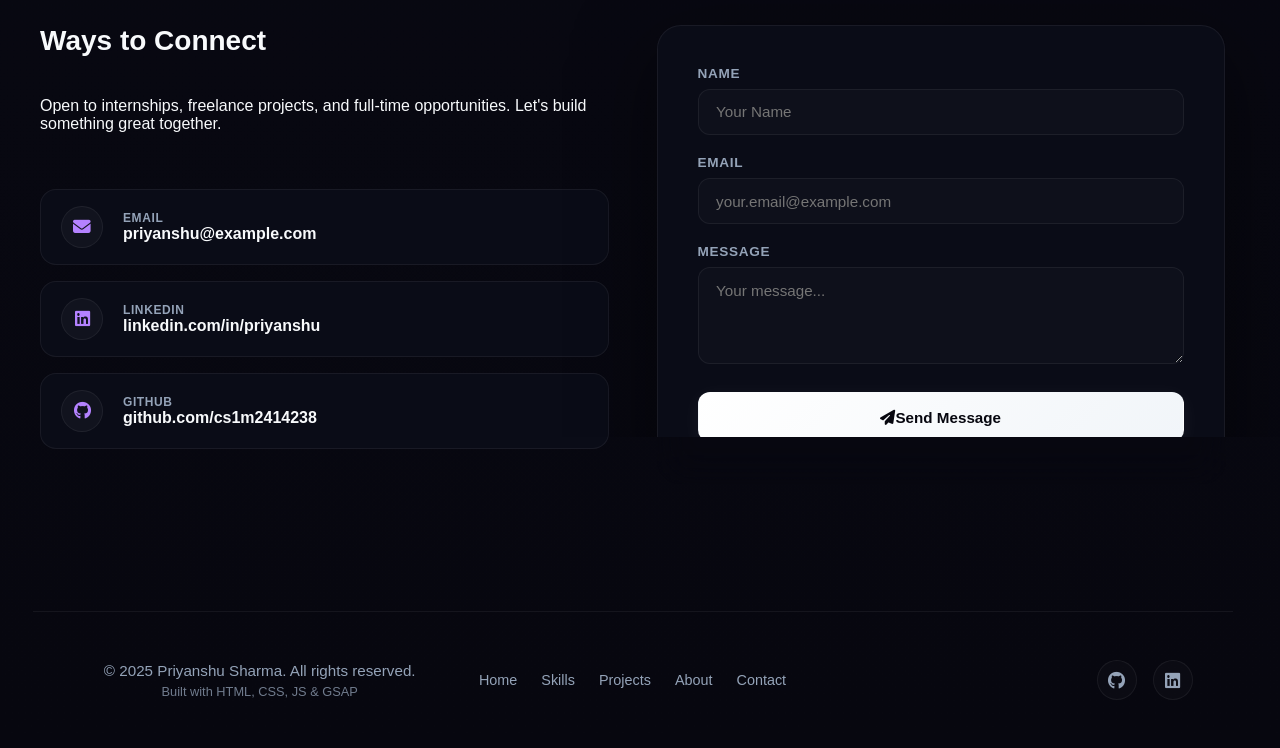
==== commit 7574426f: "name effect is completed Signed-off-by: Priyanshu Sharma <2k24.cs1m.2414238@gmail.com>" ====
--- a/index.html
+++ b/index.html
@@ -108,7 +108,7 @@
     <section class="hero section" id="home">
       <div class="hero-copy reveal">
         <p class="eyebrow">Hi, I am</p>
-        <h1>Priyanshu<br>Sharma.</h1>
+        <h1><span id="typing"></span></h1>
         <p class="hero-role">Creative developer and AI builder crafting sleek, high-motion websites that feel tactile on
           screen.</p>
 
--- a/css/styles.css
+++ b/css/styles.css
@@ -128,12 +128,29 @@
     inset 0 1px 0 rgba(255, 255, 255, 0.05);
 }
 
+body[data-theme="dawn"] .site-header {
+  background: linear-gradient(135deg, rgba(255, 255, 255, 0.35) 0%, rgba(255, 255, 255, 0.1) 100%);
+  border: 1px solid rgba(255, 255, 255, 0.5);
+  border-top-color: rgba(255, 255, 255, 0.7);
+  border-bottom-color: rgba(255, 255, 255, 0.3);
+  backdrop-filter: blur(20px) saturate(180%);
+  -webkit-backdrop-filter: blur(20px) saturate(180%);
+  box-shadow:
+    0 10px 30px rgba(31, 38, 135, 0.04),
+    inset 0 1px 1px rgba(255, 255, 255, 0.6);
+}
+
 body[data-theme="dawn"] .site-header.scrolled {
-  background: rgba(255, 255, 255, 0.6);
-  border-color: rgba(15, 23, 42, 0.04);
+  background: linear-gradient(135deg, rgba(255, 255, 255, 0.45) 0%, rgba(255, 255, 255, 0.15) 100%);
+  border: 1px solid rgba(255, 255, 255, 0.6);
+  border-top-color: rgba(255, 255, 255, 0.85);
+  border-bottom-color: rgba(255, 255, 255, 0.4);
+  backdrop-filter: blur(25px) saturate(200%);
+  -webkit-backdrop-filter: blur(25px) saturate(200%);
   box-shadow:
-    0 10px 30px rgba(15, 23, 42, 0.04),
-    inset 0 1px 0 rgba(255, 255, 255, 0.5);
+    0 12px 35px rgba(31, 38, 135, 0.08),
+    inset 0 1px 1px rgba(255, 255, 255, 0.8),
+    inset 0 -1px 2px rgba(255, 255, 255, 0.2);
 }
 
 /* =========================
@@ -246,16 +263,6 @@
   border-color: transparent;
   color: var(--text);
   box-shadow: none;
-}
-
-/* theme button overrides */
-.icon-button {
-  /* Inherits dimensions and shape */
-}
-
-/* menu button overrides */
-.menu-button {
-  /* Inherits dimensions and shape */
 }
 
 .icon-button:hover,
@@ -282,11 +289,8 @@
   -webkit-backdrop-filter: none;
 }
 
-/* scrolled header overrides removed */
-
-/* =========================
-   GITHUB BUTTON
-========================= */
+
+/* github button */
 
 .gitHub {
   display: inline-flex;
@@ -316,9 +320,7 @@
   transform: scale(0.95);
 }
 
-/* =========================
-   MENU ICON
-========================= */
+/*menu icon */
 
 .menu-lines {
   display: flex;
@@ -336,9 +338,7 @@
   background: white;
 }
 
-/* =========================
-   MOBILE
-========================= */
+/* mobile */
 
 @media (max-width: 768px) {
 
@@ -380,6 +380,24 @@
   background: #ffffff;
 }
 
+/* heading switching with name  */
+#typing {
+  color: #ffffff;
+  border-right: 3px solid;
+  padding-right: 5px;
+  animation: blink 0.8s infinite;
+}
+
+body[data-theme="dawn"] #typing {
+  color: #000000;
+}
+
+@keyframes blink {
+  50% {
+    border-color: transparent;
+  }
+}
+
 /* Transition  so we have to remove body transition  */
 
 a {
@@ -437,30 +455,67 @@
 }
 
 .ambient {
+  pointer-events: none;
+  position: fixed;
   z-index: -3;
-  filter: blur(42px);
+  filter: blur(90px);
+  opacity: 0.12;
+  top: auto;
+  left: auto;
+  right: auto;
+  bottom: auto;
+  border-radius: 50%;
+  transition: top 4s ease-in-out, left 4s ease-in-out;
 }
 
 .ambient-left {
-  background: radial-gradient(circle at 15% 20%, rgba(0, 197, 255, 0.16), transparent 18rem);
+  width: 500px;
+  height: 500px;
+  background: #00c5ff; /* Cyan */
+  left: -100px;
+  top: -200px;
+  animation: move1 8s ease-in-out infinite alternate;
 }
 
 .ambient-right {
-  background: radial-gradient(circle at 80% 18%, rgba(123, 108, 255, 0.14), transparent 18rem);
+  width: 600px;
+  height: 600px;
+  background: #7b6cff; /* Purple */
+  right: -150px;
+  top: -100px;
+  animation: move2 10s ease-in-out infinite alternate;
 }
 
 .ambient-bottom {
-  background: radial-gradient(circle at 50% 100%, rgba(255, 181, 83, 0.1), transparent 24rem);
-}
-
-.ambient-fourth,
+  width: 450px;
+  height: 450px;
+  background: #ffb553; /* Orange/Gold */
+  left: 40%;
+  top: -150px;
+  animation: move3 12s ease-in-out infinite alternate;
+}
+
+.ambient-fourth {
+  width: 550px;
+  height: 550px;
+  background: #ec4899; /* Vibrant Pink/Rose */
+  left: 20vw;
+  top: -150px;
+  animation: move4 14s ease-in-out infinite alternate;
+}
+
 .ambient-fifth {
-  display: none;
+  width: 500px;
+  height: 500px;
+  background: #10b981; /* Emerald Green */
+  left: 70vw;
+  top: -100px;
+  animation: move5 16s ease-in-out infinite alternate;
 }
 
 /* Light mode  (softer pastel tints & liquid animations) */
 body[data-theme="dawn"] .ambient {
-  filter: blur(100px);
+  filter: blur(0px);
   opacity: 1;
   top: auto;
   left: auto;
@@ -742,6 +797,13 @@
 
 .hero h1 {
   font-size: clamp(4rem, 10vw, 7.4rem);
+  min-height: 1.1em;
+}
+
+@media (max-width: 768px) {
+  .hero h1 {
+    min-height: 2.2em;
+  }
 }
 
 .hero-role,
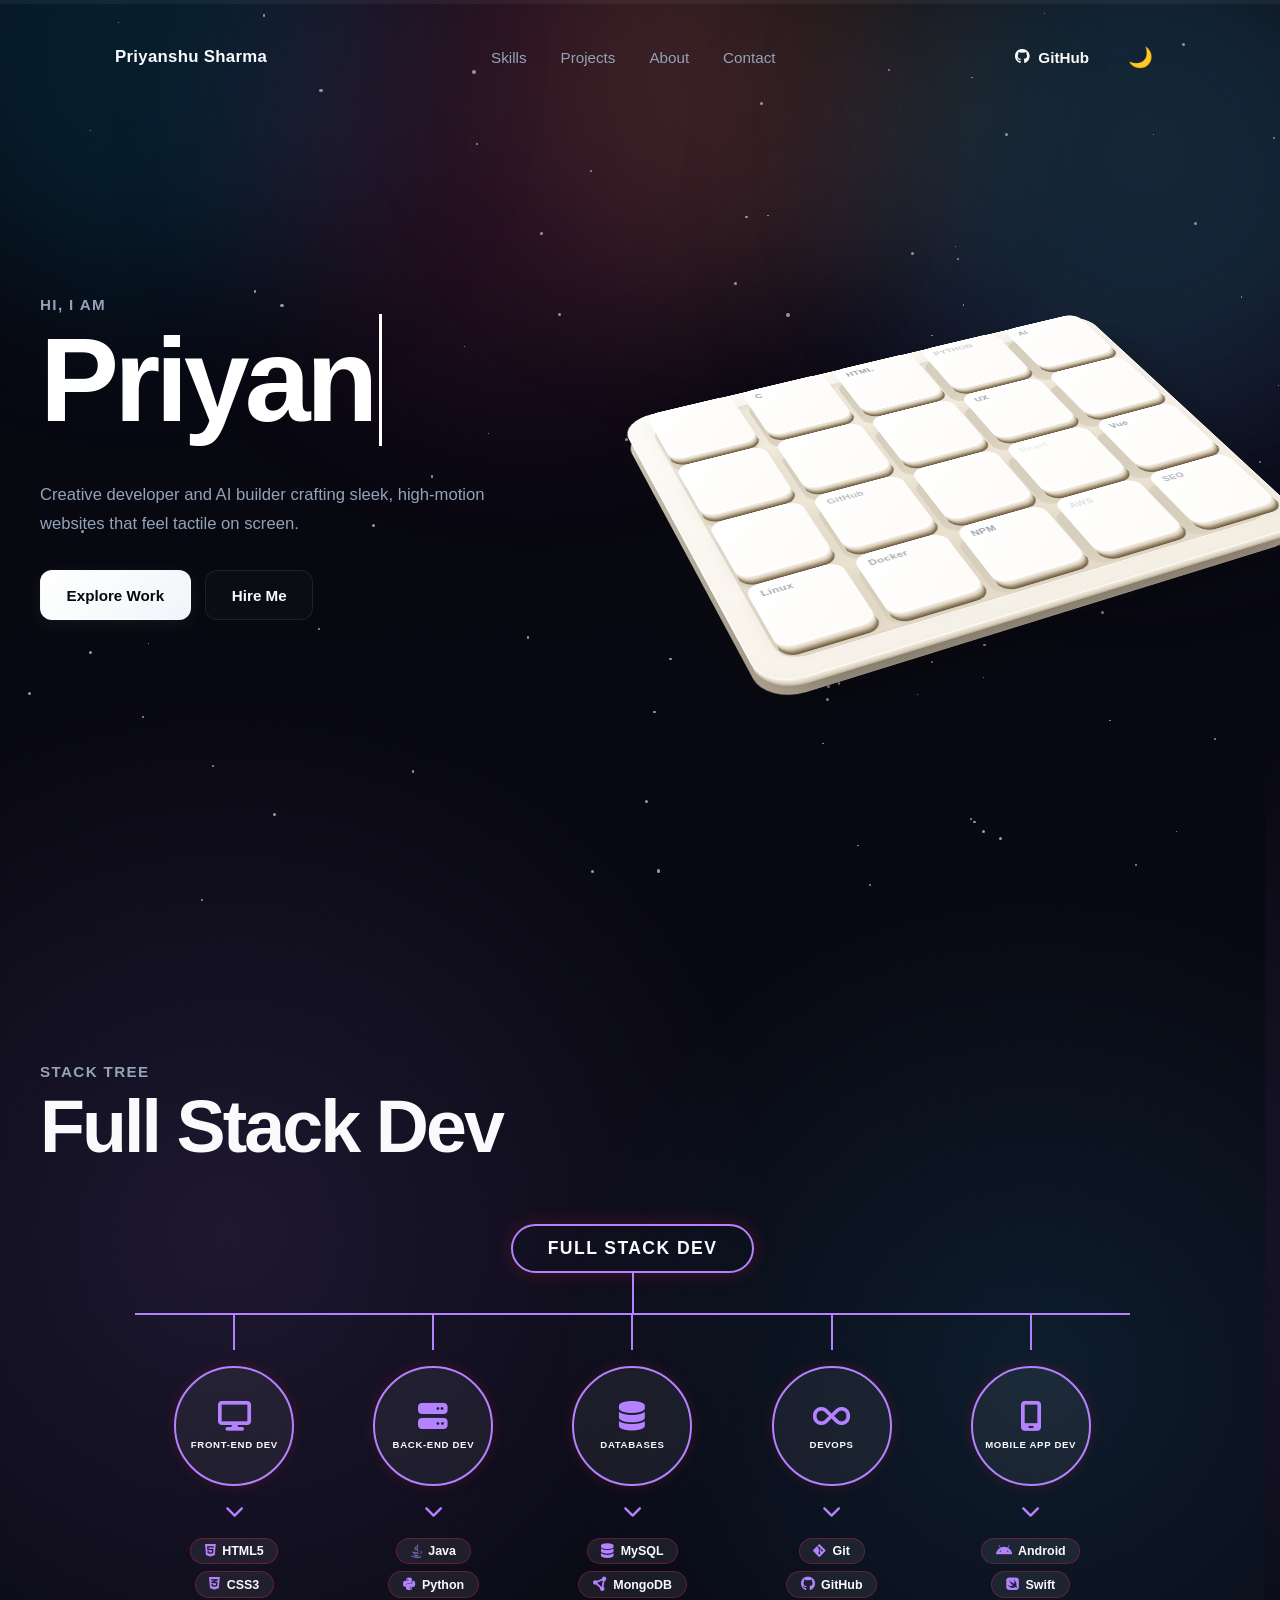
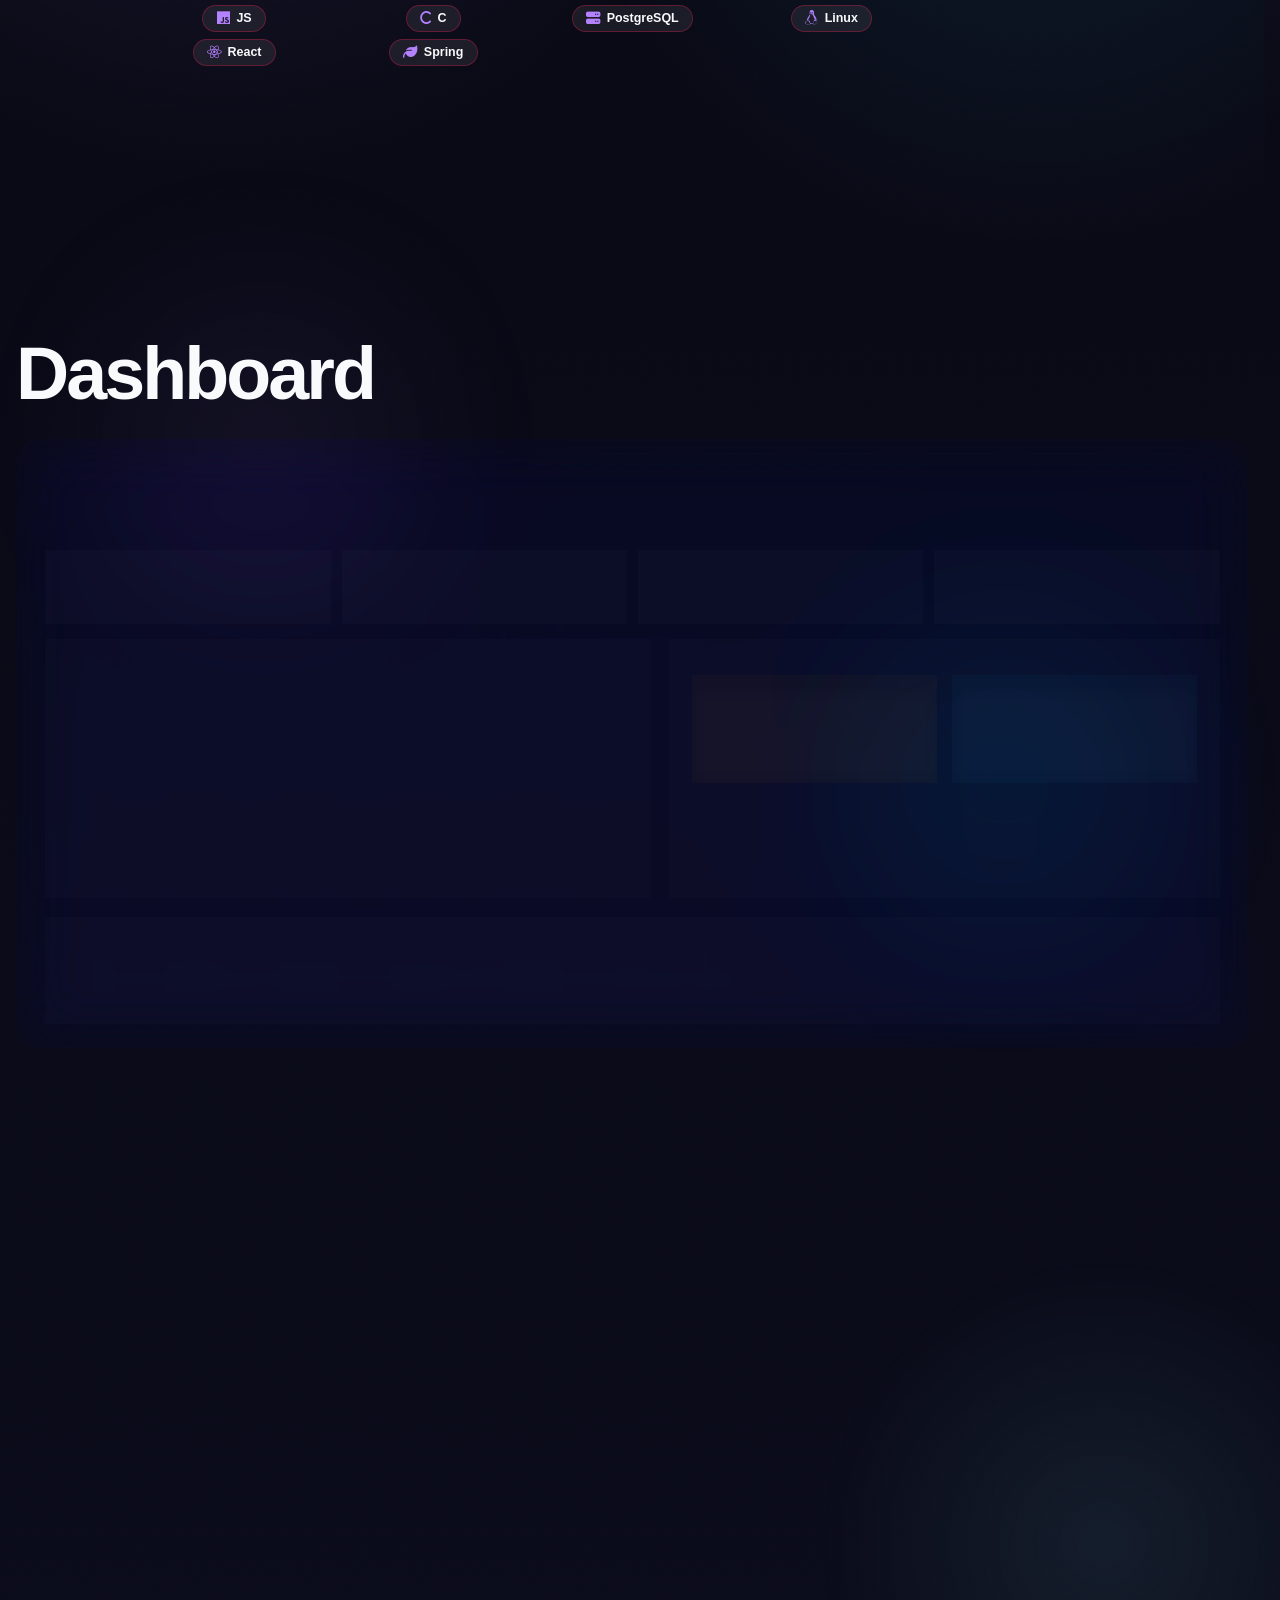
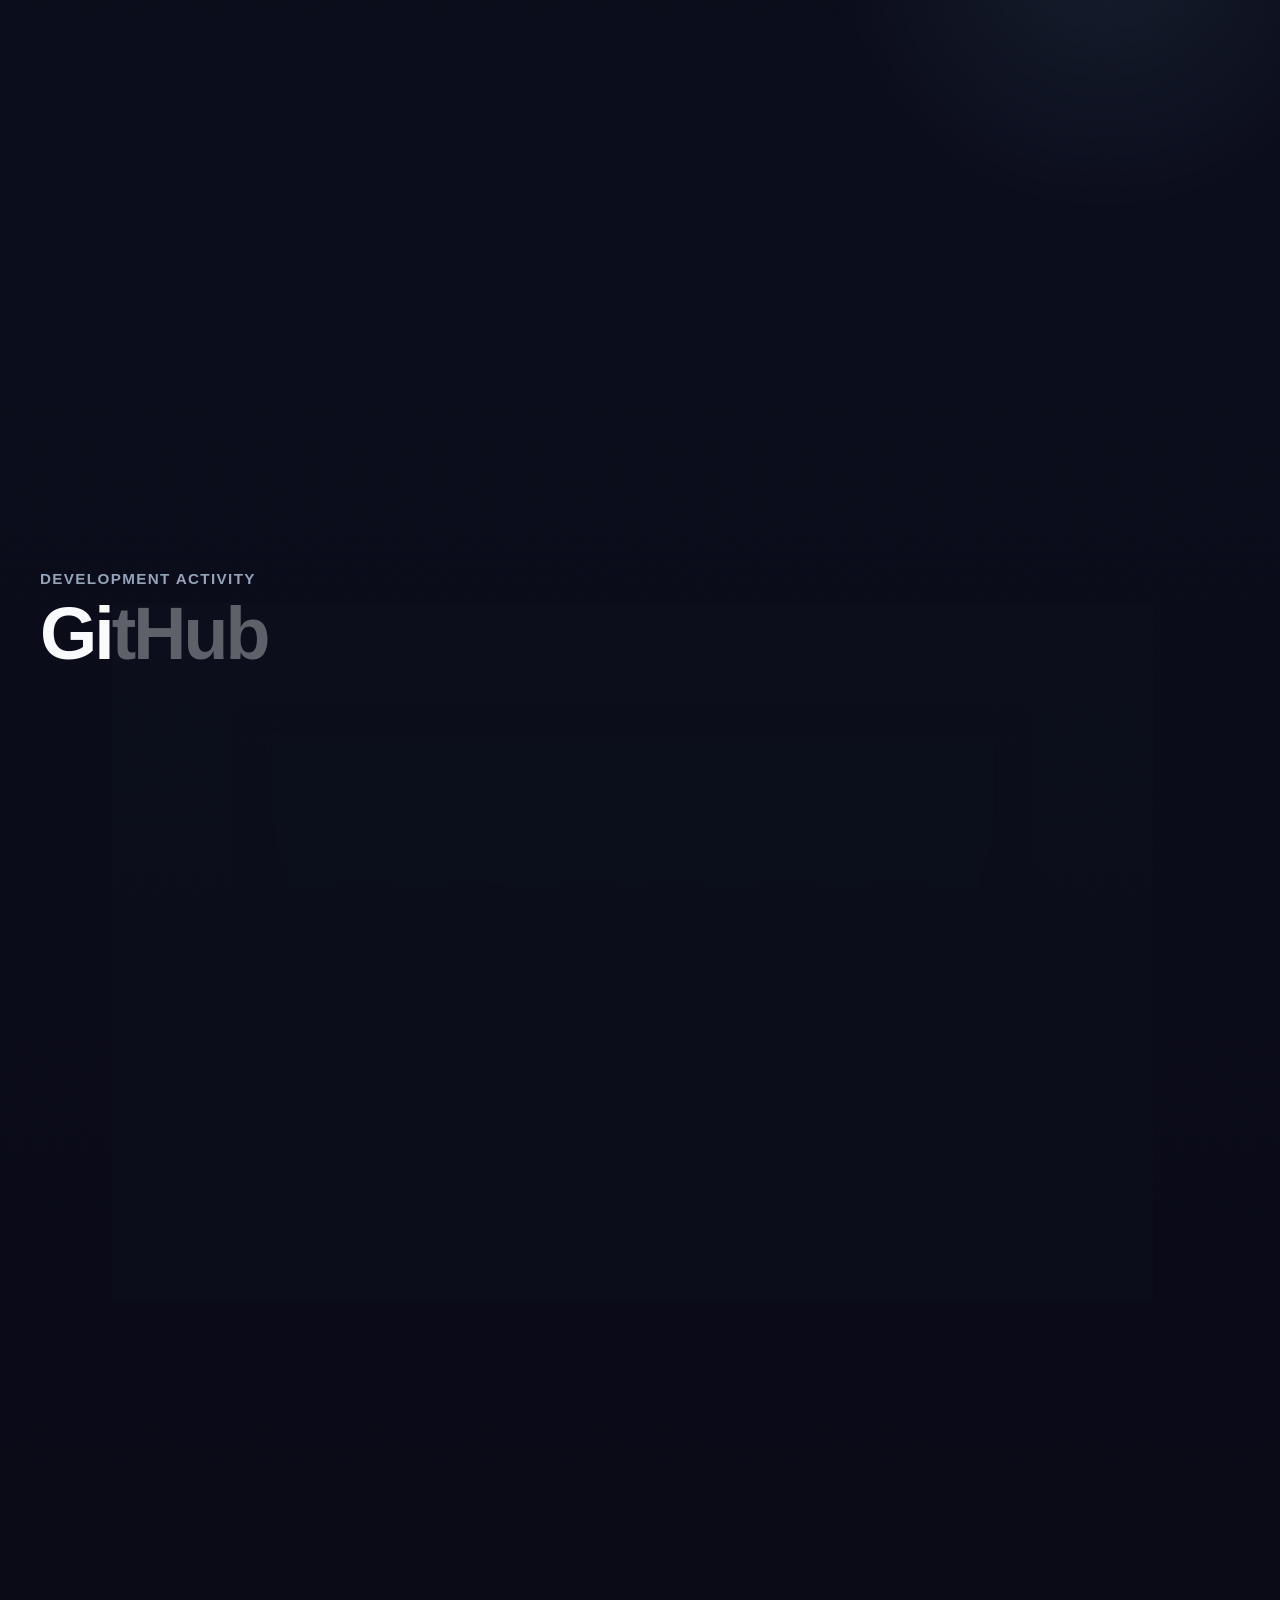
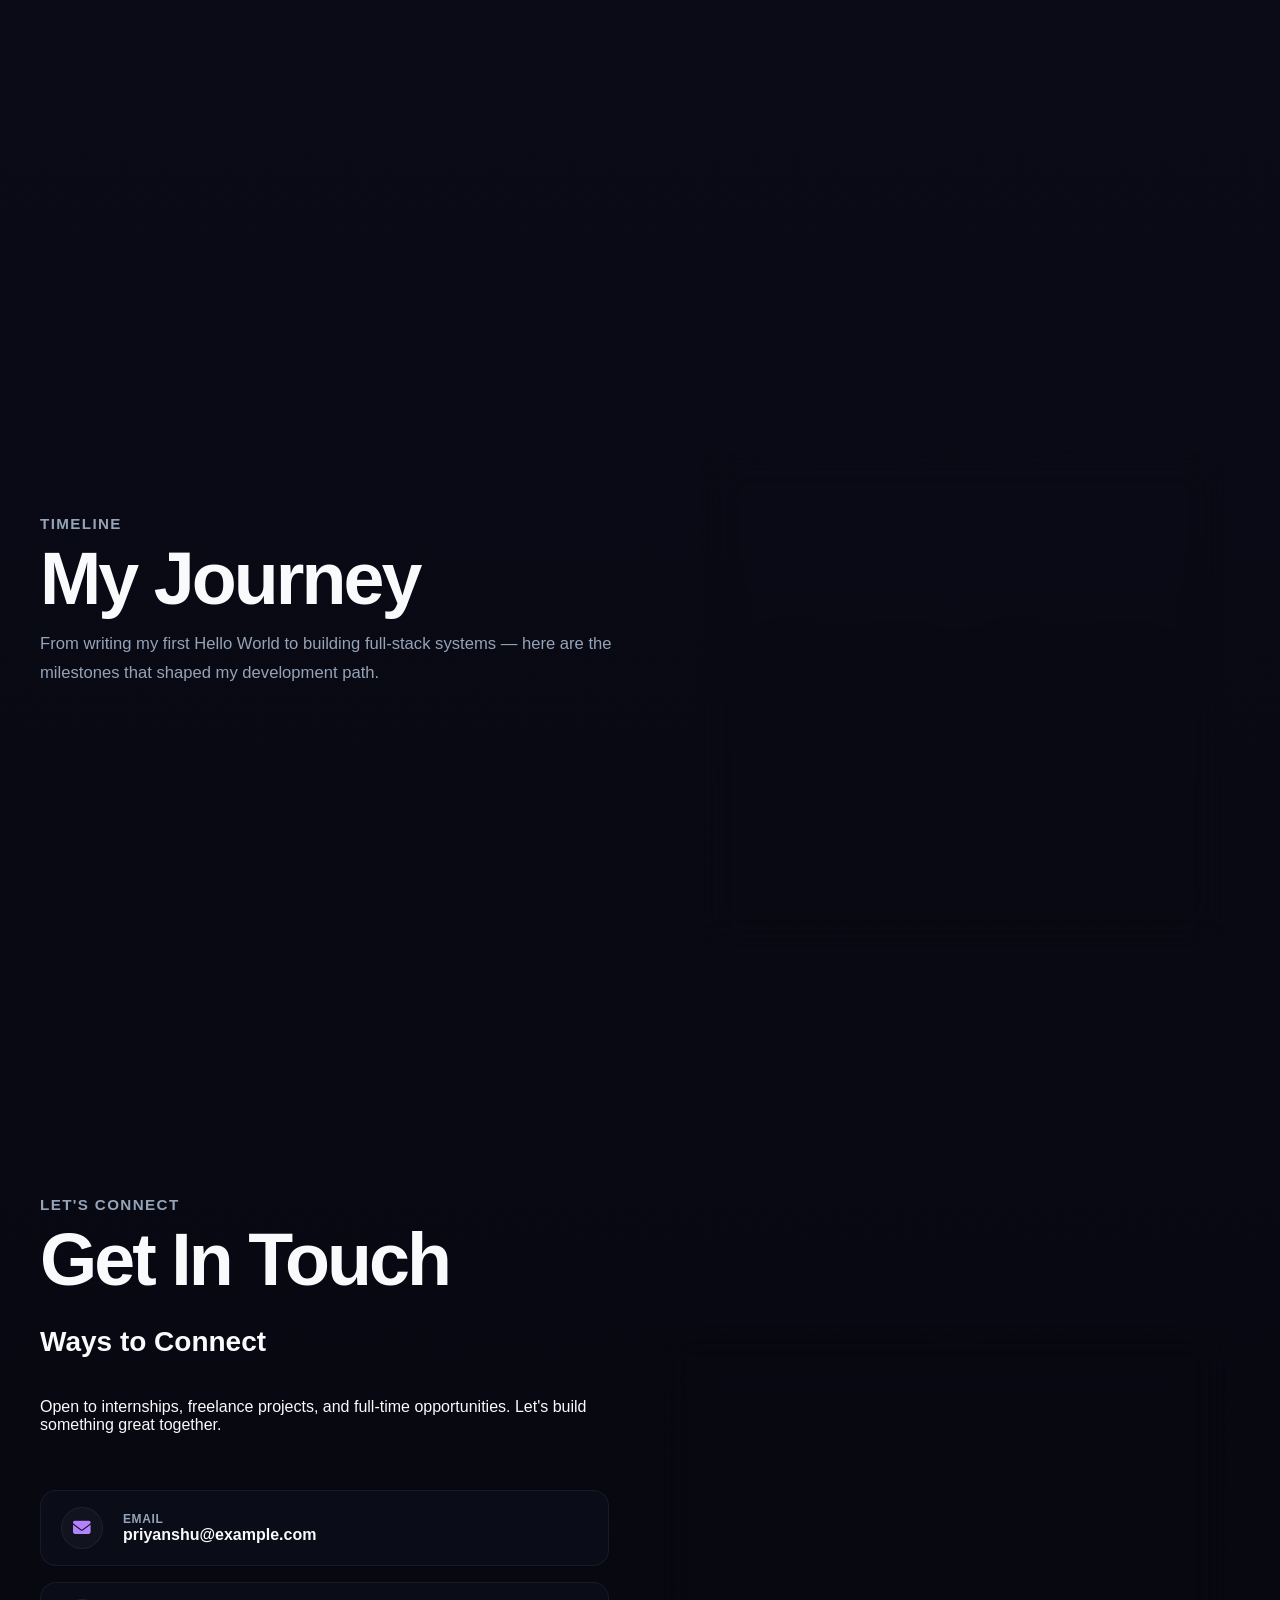
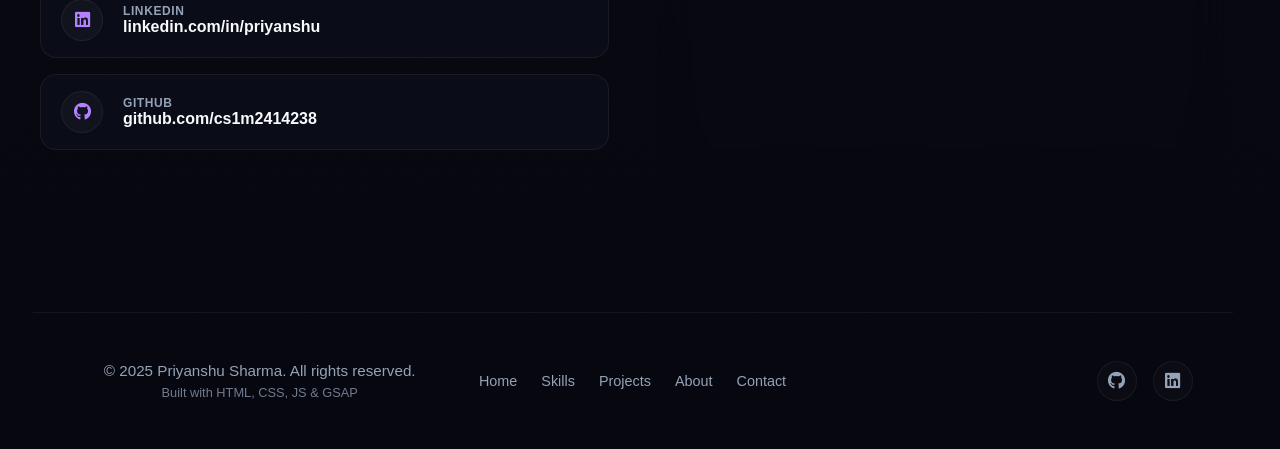
==== commit 1bc1ae97: "name effect is completed Signed-off-by: Priyanshu Sharma <2k24.cs1m.2414238@gmail.com>" ====
--- a/index.html
+++ b/index.html
@@ -584,183 +584,6 @@
       </div>
     </section>
 
-    <!-- ========================= 5. PLATFORM ACTIVITIES ========================= -->
-    <section class="section" id="platform-activities">
-      <div class="section-heading reveal">
-        <p class="section-kicker">Competitive Programming</p>
-        <h2>Platform Activities</h2>
-      </div>
-      <div class="platform-activities-grid">
-        <!-- LeetCode Card -->
-        <article class="glass-card platform-card platform-card-leetcode reveal">
-          <div class="card-content">
-            <div class="platform-icon">
-              <svg viewBox="0 0 24 24" width="24" height="24" fill="#FFA116">
-                <path
-                  d="M13.483 0a1.374 1.374 0 0 0-.961.414l-9.77 9.77a1.375 1.375 0 0 0 0 1.944l5.675 5.675a1.38 1.38 0 0 0 1.943 0l9.786-9.786a1.377 1.377 0 0 0 0-1.943l-5.675-5.675A1.37 1.37 0 0 0 13.483 0zm-.961 2.378l4.254 4.254-8.825 8.825-4.254-4.254zm9.324 4.517l.006.006c.01.01.023.018.033.029.027.027.051.057.073.088l.024.036c.018.03.033.06.045.093l.012.033c.012.039.02.078.024.12l.003.018a1.38 1.38 0 0 1-.027.513l-.009.033c-.012.033-.03.066-.048.096l-.015.027a1.37 1.37 0 0 1-.168.216l-2.24 2.24-4.254-4.254 2.24-2.24a1.38 1.38 0 0 1 .98-.415c.356.002.7.143.951.393zM5.09 13.278l4.254 4.254-2.24 2.24a1.375 1.375 0 0 1-1.943 0L.414 15.098a1.375 1.375 0 0 1 0-1.943z" />
-              </svg>
-            </div>
-            <h3 class="card-title">LeetCode</h3>
-            <div class="platform-stats">
-              <div class="platform-stat-item">
-                <span class="platform-stat-label">Solved</span>
-                <span class="platform-stat-value">500+ Problems</span>
-              </div>
-              <div class="platform-stat-item">
-                <span class="platform-stat-label">Rating Rank</span>
-                <span class="platform-stat-value">Top 4.8%</span>
-              </div>
-              <div class="platform-stat-item">
-                <span class="platform-stat-label">Badge</span>
-                <span class="platform-stat-value">Knight</span>
-              </div>
-              <div class="platform-progress">
-                <div class="platform-progress-fill" style="width: 75%; background: #FFA116;"></div>
-              </div>
-            </div>
-            <a class="platform-link" href="https://leetcode.com/u/9sY5neJGk8/" target="_blank" rel="noopener">
-              View Profile <i class="fa-solid fa-arrow-right-long"></i>
-            </a>
-          </div>
-        </article>
-
-        <!-- HackerRank Card -->
-        <article class="glass-card platform-card platform-card-hackerrank reveal">
-          <div class="card-content">
-            <div class="platform-icon">
-              <svg viewBox="0 0 24 24" width="24" height="24" fill="#2EC866">
-                <path
-                  d="M12 2C6.48 2 2 6.48 2 12s4.48 10 10 10 10-4.48 10-10S17.52 2 12 2zm3.3 14.5h-1.8v-3.6H10.5v3.6H8.7V7.5h1.8v3.6h3v-3.6h1.8v9z" />
-              </svg>
-            </div>
-            <h3 class="card-title">HackerRank</h3>
-            <div class="platform-stats">
-              <div class="platform-stat-item">
-                <span class="platform-stat-label">Problem Solving</span>
-                <span class="platform-stat-value">Gold Badge</span>
-              </div>
-              <div class="platform-stat-item">
-                <span class="platform-stat-label">Java Skill</span>
-                <span class="platform-stat-value">5 Stars</span>
-              </div>
-              <div class="platform-stat-item">
-                <span class="platform-stat-label">Global Rank</span>
-                <span class="platform-stat-value">Top 1.2%</span>
-              </div>
-              <div class="platform-progress">
-                <div class="platform-progress-fill" style="width: 85%; background: #2EC866;"></div>
-              </div>
-            </div>
-            <a class="platform-link" href="https://www.hackerrank.com/profile/cs1m2414238" target="_blank"
-              rel="noopener">
-              View Profile <i class="fa-solid fa-arrow-right-long"></i>
-            </a>
-          </div>
-        </article>
-
-        <!-- Codeforces Card -->
-        <article class="glass-card platform-card platform-card-codeforces reveal">
-          <div class="card-content">
-            <div class="platform-icon">
-              <svg viewBox="0 0 24 24" width="24" height="24" style="display: inline-block; vertical-align: middle;">
-                <rect x="2" y="10" width="5" height="12" rx="1.5" fill="#FFC107" />
-                <rect x="9.5" y="3" width="5" height="19" rx="1.5" fill="#2196F3" />
-                <rect x="17" y="6.5" width="5" height="15.5" rx="1.5" fill="#F44336" />
-              </svg>
-            </div>
-            <h3 class="card-title">Codeforces</h3>
-            <div class="platform-stats">
-              <div class="platform-stat-item">
-                <span class="platform-stat-label">Rating</span>
-                <span class="platform-stat-value">1420 (Specialist)</span>
-              </div>
-              <div class="platform-stat-item">
-                <span class="platform-stat-label">Max Rating</span>
-                <span class="platform-stat-value">1450</span>
-              </div>
-              <div class="platform-stat-item">
-                <span class="platform-stat-label">Contests</span>
-                <span class="platform-stat-value">45+ Played</span>
-              </div>
-              <div class="platform-progress">
-                <div class="platform-progress-fill" style="width: 60%; background: #2196F3;"></div>
-              </div>
-            </div>
-            <a class="platform-link" href="https://codeforces.com/profile/cs1m2414238" target="_blank" rel="noopener">
-              View Profile <i class="fa-solid fa-arrow-right-long"></i>
-            </a>
-          </div>
-        </article>
-
-        <!-- GeeksforGeeks Card -->
-        <article class="glass-card platform-card platform-card-geeksforgeeks reveal">
-          <div class="card-content">
-            <div class="platform-icon">
-              <svg viewBox="0 0 24 24" width="24" height="24" fill="#0f9d58">
-                <path
-                  d="M12 2C6.48 2 2 6.48 2 12s4.48 10 10 10 10-4.48 10-10S17.52 2 12 2zm-1.8 13.5c-1.5 0-2.7-1.2-2.7-2.7s1.2-2.7 2.7-2.7c1 0 1.9.5 2.4 1.3L11.1 12c-.2-.4-.6-.6-1-.6-.7 0-1.2.5-1.2 1.2s.5 1.2 1.2 1.2c.4 0 .8-.2 1-.6l1.5.8c-.5.8-1.4 1.3-2.4 1.3zm5.6-2.7c0 1.5-1.2 2.7-2.7 2.7-1 0-1.9-.5-2.4-1.3l1.5-.8c.2.4.6.6 1 .6.7 0 1.2-.5 1.2-1.2s-.5-1.2-1.2-1.2c-.4 0-.8.2-1 .6l-1.5-.8c.5-.8 1.4-1.3 2.4-1.3 1.5 0 2.7 1.2 2.7 2.7z" />
-              </svg>
-            </div>
-            <h3 class="card-title">GeeksforGeeks</h3>
-            <div class="platform-stats">
-              <div class="platform-stat-item">
-                <span class="platform-stat-label">Total Score</span>
-                <span class="platform-stat-value">1,520</span>
-              </div>
-              <div class="platform-stat-item">
-                <span class="platform-stat-label">Solved</span>
-                <span class="platform-stat-value">420+ Problems</span>
-              </div>
-              <div class="platform-stat-item">
-                <span class="platform-stat-label">College Rank</span>
-                <span class="platform-stat-value">12</span>
-              </div>
-              <div class="platform-progress">
-                <div class="platform-progress-fill" style="width: 80%; background: #0f9d58;"></div>
-              </div>
-            </div>
-            <a class="platform-link" href="https://www.geeksforgeeks.org/user/cs1m2414238/" target="_blank"
-              rel="noopener">
-              View Profile <i class="fa-solid fa-arrow-right-long"></i>
-            </a>
-          </div>
-        </article>
-
-        <!-- CodeChef Card -->
-        <article class="glass-card platform-card platform-card-codechef reveal">
-          <div class="card-content">
-            <div class="platform-icon">
-              <svg viewBox="0 0 24 24" width="24" height="24" fill="#5B4636">
-                <path
-                  d="M21 11.2c0-1.3-.6-2.4-1.5-3.1.2-.5.3-1.1.3-1.6C19.8 4 17.8 2 15.3 2c-1.3 0-2.4.5-3.3 1.4C11.1 2.5 10 2 8.7 2 6.2 2 4.2 4 4.2 6.5c0 .5.1 1.1.3 1.6C3.6 8.8 3 9.9 3 11.2c0 1.9 1.2 3.5 2.9 4.1v4.7H18.1v-4.7c1.7-.6 2.9-2.2 2.9-4.1zM5.7 6.5c0-1.7 1.3-3 3-3s3 1.3 3 3c0 .5-.1 1.1-.3 1.6H6c-.2-.5-.3-1.1-.3-1.6zm9.6-3c1.7 0 3 1.3 3 3 0 .5-.1 1.1-.3 1.6H13c-.2-.5-.3-1.1-.3-1.6 0-1.7 1.3-3 3-3zM4.5 11.2c0-1.4 1.1-2.5 2.5-2.5h10c1.4 0 2.5 1.1 2.5 2.5s-1.1 2.5-2.5 2.5H7c-1.4 0-2.5-1.1-2.5-2.5zm12.1 7.3H7.4v-3.5h9.2v3.5z" />
-              </svg>
-            </div>
-            <h3 class="card-title">CodeChef</h3>
-            <div class="platform-stats">
-              <div class="platform-stat-item">
-                <span class="platform-stat-label">Rating</span>
-                <span class="platform-stat-value">1640 (3★)</span>
-              </div>
-              <div class="platform-stat-item">
-                <span class="platform-stat-label">Division</span>
-                <span class="platform-stat-value">Division 2</span>
-              </div>
-              <div class="platform-stat-item">
-                <span class="platform-stat-label">Global Rank</span>
-                <span class="platform-stat-value">5,420</span>
-              </div>
-              <div class="platform-progress">
-                <div class="platform-progress-fill" style="width: 65%; background: #5B4636;"></div>
-              </div>
-            </div>
-            <a class="platform-link" href="https://www.codechef.com/users/cs1m2414238" target="_blank" rel="noopener">
-              View Profile <i class="fa-solid fa-arrow-right-long"></i>
-            </a>
-          </div>
-        </article>
-      </div>
-    </section>
-
     <!-- ========================= 6. GITHUB SECTION ========================= -->
     <section class="section" id="github">
       <div class="section-heading reveal">
@@ -784,32 +607,6 @@
         <a class="primary-button" href="https://github.com/" target="_blank" rel="noopener">
           View GitHub Profile
         </a>
-      </div>
-    </section>
-
-    <!-- ========================= 7. CURRENTLY LEARNING ========================= -->
-    <section class="section" id="learning">
-      <div class="section-heading reveal">
-        <p class="section-kicker">Continuous Growth</p>
-        <h2>Currently Learning</h2>
-      </div>
-      <div class="learning-grid">
-        <article class="glass-card reveal">
-          <h3 class="card-title">Spring Security</h3>
-          <p>Deep diving into OAuth2, JWT filters, method-level security &amp; authorization flows.</p>
-        </article>
-        <article class="glass-card reveal">
-          <h3 class="card-title">Docker</h3>
-          <p>Containerizing Java apps, multi-stage builds, and Docker Compose setups for consistent deployments.</p>
-        </article>
-        <article class="glass-card reveal">
-          <h3 class="card-title">Microservices</h3>
-          <p>Service decomposition, API gateways, inter-service communication patterns, and fault tolerance.</p>
-        </article>
-        <article class="glass-card reveal">
-          <h3 class="card-title">System Design</h3>
-          <p>Scalability, caching, load balancing, distributed systems fundamentals, and database sharding.</p>
-        </article>
       </div>
     </section>
 
@@ -881,31 +678,7 @@
       </div>
     </section>
 
-    <!-- ========================= 10. RESUME SECTION ========================= -->
-    <section class="section" id="resume">
-      <div class="section-heading reveal">
-        <p class="section-kicker">Recruiter Friendly</p>
-        <h2>Resume</h2>
-      </div>
-      <div class="glass-card resume-card reveal">
-        <div class="resume-header">
-          <h3 class="resume-title"><strong>Priyanshu Sharma</strong> — Full Stack Developer</h3>
-          <p class="resume-desc">Experience in Java, Spring Boot, React, and database systems. Strong foundation in DSA,
-            system design, and clean code principles.</p>
-        </div>
-        <div class="resume-chips-wrapper">
-          <span class="tech-chip"><i class="fa-brands fa-java"></i> Java</span>
-          <span class="tech-chip"><i class="fa-brands fa-python"></i> Python</span>
-          <span class="tech-chip"><i class="fa-brands fa-react"></i> React</span>
-          <span class="tech-chip"><i class="fa-solid fa-leaf"></i> Spring Boot</span>
-          <span class="tech-chip"><i class="fa-solid fa-database"></i> MySQL</span>
-          <span class="tech-chip"><i class="fa-brands fa-git-alt"></i> Git</span>
-        </div>
-        <a class="primary-button" href="#" download aria-label="Download Resume">
-          <i class="fa-solid fa-download"></i> Download Resume
-        </a>
-      </div>
-    </section>
+
 
     <!-- ========================= 11. CONTACT SECTION ========================= -->
     <section class="section contact-section" id="contact">
--- a/css/styles.css
+++ b/css/styles.css
@@ -2160,202 +2160,7 @@
   }
 }
 
-/* ==========================================================================
-   PLATFORM ACTIVITIES SECTION
-   ========================================================================== */
-.platform-activities-grid {
-  display: grid;
-  grid-template-columns: repeat(5, minmax(0, 1fr));
-  gap: 1rem;
-  margin-top: 1.2rem;
-}
-
-@media (max-width: 1200px) {
-  .platform-activities-grid {
-    grid-template-columns: repeat(3, minmax(0, 1fr));
-  }
-}
-
-@media (max-width: 900px) {
-  .platform-activities-grid {
-    grid-template-columns: repeat(2, minmax(0, 1fr));
-  }
-}
-
-@media (max-width: 600px) {
-  .platform-activities-grid {
-    grid-template-columns: 1fr;
-  }
-}
-
-.platform-activities-grid .glass-card {
-  display: flex;
-  flex-direction: column;
-  align-items: flex-start;
-  padding: 1.2rem 1.2rem;
-  position: relative;
-  overflow: hidden;
-  height: 100%;
-  transition: all 0.35s cubic-bezier(0.25, 0.8, 0.25, 1);
-}
-
-.platform-card {
-  position: relative;
-}
-
-.platform-card .card-content {
-  position: relative;
-  z-index: 1;
-  width: 100%;
-  height: 100%;
-  display: flex;
-  flex-direction: column;
-}
-
-/* Hover effects for each platform */
-.platform-card-leetcode:hover {
-  border-color: rgba(255, 161, 22, 0.4);
-  box-shadow: 0 12px 30px rgba(255, 161, 22, 0.15);
-}
-
-.platform-card-codeforces:hover {
-  border-color: rgba(33, 150, 243, 0.4);
-  box-shadow: 0 12px 30px rgba(33, 150, 243, 0.15);
-}
-
-.platform-card-hackerrank:hover {
-  border-color: rgba(46, 200, 102, 0.4);
-  box-shadow: 0 12px 30px rgba(46, 200, 102, 0.15);
-}
-
-.platform-card-geeksforgeeks:hover {
-  border-color: rgba(15, 157, 88, 0.4);
-  box-shadow: 0 12px 30px rgba(15, 157, 88, 0.15);
-}
-
-.platform-card-codechef:hover {
-  border-color: rgba(91, 70, 54, 0.45);
-  box-shadow: 0 12px 30px rgba(91, 70, 54, 0.15);
-}
-
-.platform-icon {
-  width: 36px;
-  height: 36px;
-  border-radius: 8px;
-  background: rgba(255, 255, 255, 0.03);
-  border: 1px solid var(--line);
-  display: flex;
-  align-items: center;
-  justify-content: center;
-  margin-bottom: 0.75rem;
-  transition: all 0.3s ease;
-}
-
-body[data-theme="dawn"] .platform-icon {
-  background: rgba(15, 23, 42, 0.03);
-}
-
-.platform-card:hover .platform-icon {
-  transform: translateY(-2px);
-  background: rgba(255, 255, 255, 0.08);
-  border-color: var(--line-strong);
-}
-
-body[data-theme="dawn"] .platform-card:hover .platform-icon {
-  background: rgba(15, 23, 42, 0.08);
-}
-
-/* Style SVG inside icon */
-.platform-icon svg {
-  width: 18px;
-  height: 18px;
-  transition: transform 0.3s ease;
-}
-
-.platform-card:hover .platform-icon svg {
-  transform: scale(1.1);
-}
-
-/* Card Title style */
-.card-title {
-  font-size: 1.05rem;
-  font-weight: 700;
-  font-family: var(--hero-title);
-  color: var(--text);
-  margin-bottom: 0.5rem;
-  letter-spacing: -0.01em;
-}
-
-/* Stat row styled beautifully */
-.platform-stats {
-  display: flex;
-  flex-direction: column;
-  gap: 0.45rem;
-  margin: 0.6rem 0 1rem;
-  width: 100%;
-}
-
-.platform-stat-item {
-  display: flex;
-  justify-content: space-between;
-  align-items: center;
-  font-size: 0.78rem;
-  border-bottom: 1px solid rgba(255, 255, 255, 0.04);
-  padding-bottom: 0.3rem;
-}
-
-body[data-theme="dawn"] .platform-stat-item {
-  border-bottom-color: rgba(15, 23, 42, 0.04);
-}
-
-.platform-stat-label {
-  color: var(--muted);
-}
-
-.platform-stat-value {
-  font-weight: 700;
-  color: var(--text);
-}
-
-/* Micro-bar for progress visualization */
-.platform-progress {
-  width: 100%;
-  height: 4px;
-  background: rgba(255, 255, 255, 0.05);
-  border-radius: 2px;
-  overflow: hidden;
-  margin-top: 0.35rem;
-}
-
-body[data-theme="dawn"] .platform-progress {
-  background: rgba(15, 23, 42, 0.05);
-}
-
-.platform-progress-fill {
-  height: 100%;
-  border-radius: 2px;
-}
-
-/* Micro-button view profile */
-.platform-link {
-  margin-top: auto;
-  font-size: 0.78rem;
-  font-weight: 600;
-  display: inline-flex;
-  align-items: center;
-  gap: 0.3rem;
-  color: var(--accent);
-  transition: all 0.25s ease;
-}
-
-.platform-link:hover {
-  color: var(--text);
-  transform: translateX(3px);
-}
-
-.platform-link i {
-  font-size: 0.75rem;
-}
+
 
 /* ==========================================================================
    GITHUB SECTION
@@ -2422,67 +2227,9 @@
   letter-spacing: 0.08em;
 }
 
-/* ==========================================================================
-   CURRENTLY LEARNING SECTION
-   ========================================================================== */
-.learning-grid {
-  display: grid;
-  grid-template-columns: repeat(4, minmax(0, 1fr));
-  gap: 1.5rem;
-  margin-top: 2rem;
-}
-
-@media (max-width: 1100px) {
-  .learning-grid {
-    grid-template-columns: repeat(2, minmax(0, 1fr));
-  }
-}
-
-@media (max-width: 640px) {
-  .learning-grid {
-    grid-template-columns: 1fr;
-  }
-}
-
-.learning-grid .glass-card {
-  padding: 2.2rem 1.8rem;
-  display: flex;
-  flex-direction: column;
-}
-
-/* ==========================================================================
-   RESUME SECTION
-   ========================================================================== */
-.resume-card {
-  padding: 2.5rem;
-  max-width: 850px;
-  margin: 2rem auto 0;
-}
-
-.resume-header {
-  margin-bottom: 1.75rem;
-}
-
-.resume-title {
-  font-size: 1.4rem;
-  margin-bottom: 0.5rem;
-  font-family: var(--hero-title);
-  color: var(--text);
-}
-
-.resume-desc {
-  color: var(--muted);
-  line-height: 1.6;
-}
-
-.resume-chips-wrapper {
-  display: flex;
-  flex-direction: row;
-  flex-wrap: wrap;
-  gap: 0.6rem;
-  justify-content: flex-start;
-  margin-bottom: 2rem;
-}
+
+
+
 
 /* ==========================================================================
    CONTACT SECTION
--- a/css/statpannel.css
+++ b/css/statpannel.css
@@ -15,15 +15,6 @@
   z-index: 1;
 }
 
-#platform-activities {
-  padding: clamp(1rem, 2vw, 1.5rem) 1rem;
-  width: 100%;
-  max-width: 1450px;
-  margin-inline: auto;
-  display: flex;
-  flex-direction: column;
-  align-items: center;
-}
 
 /* Liquid Glass Backdrop Blobs */
 #stats-panel-section::before,
@@ -1141,8 +1132,7 @@
   margin-top: 10px !important;
 }
 
-#stats-panel-section .section-heading,
-#platform-activities .section-heading {
+#stats-panel-section .section-heading {
   align-self: flex-start;
   width: 100%;
   max-width: 100%;
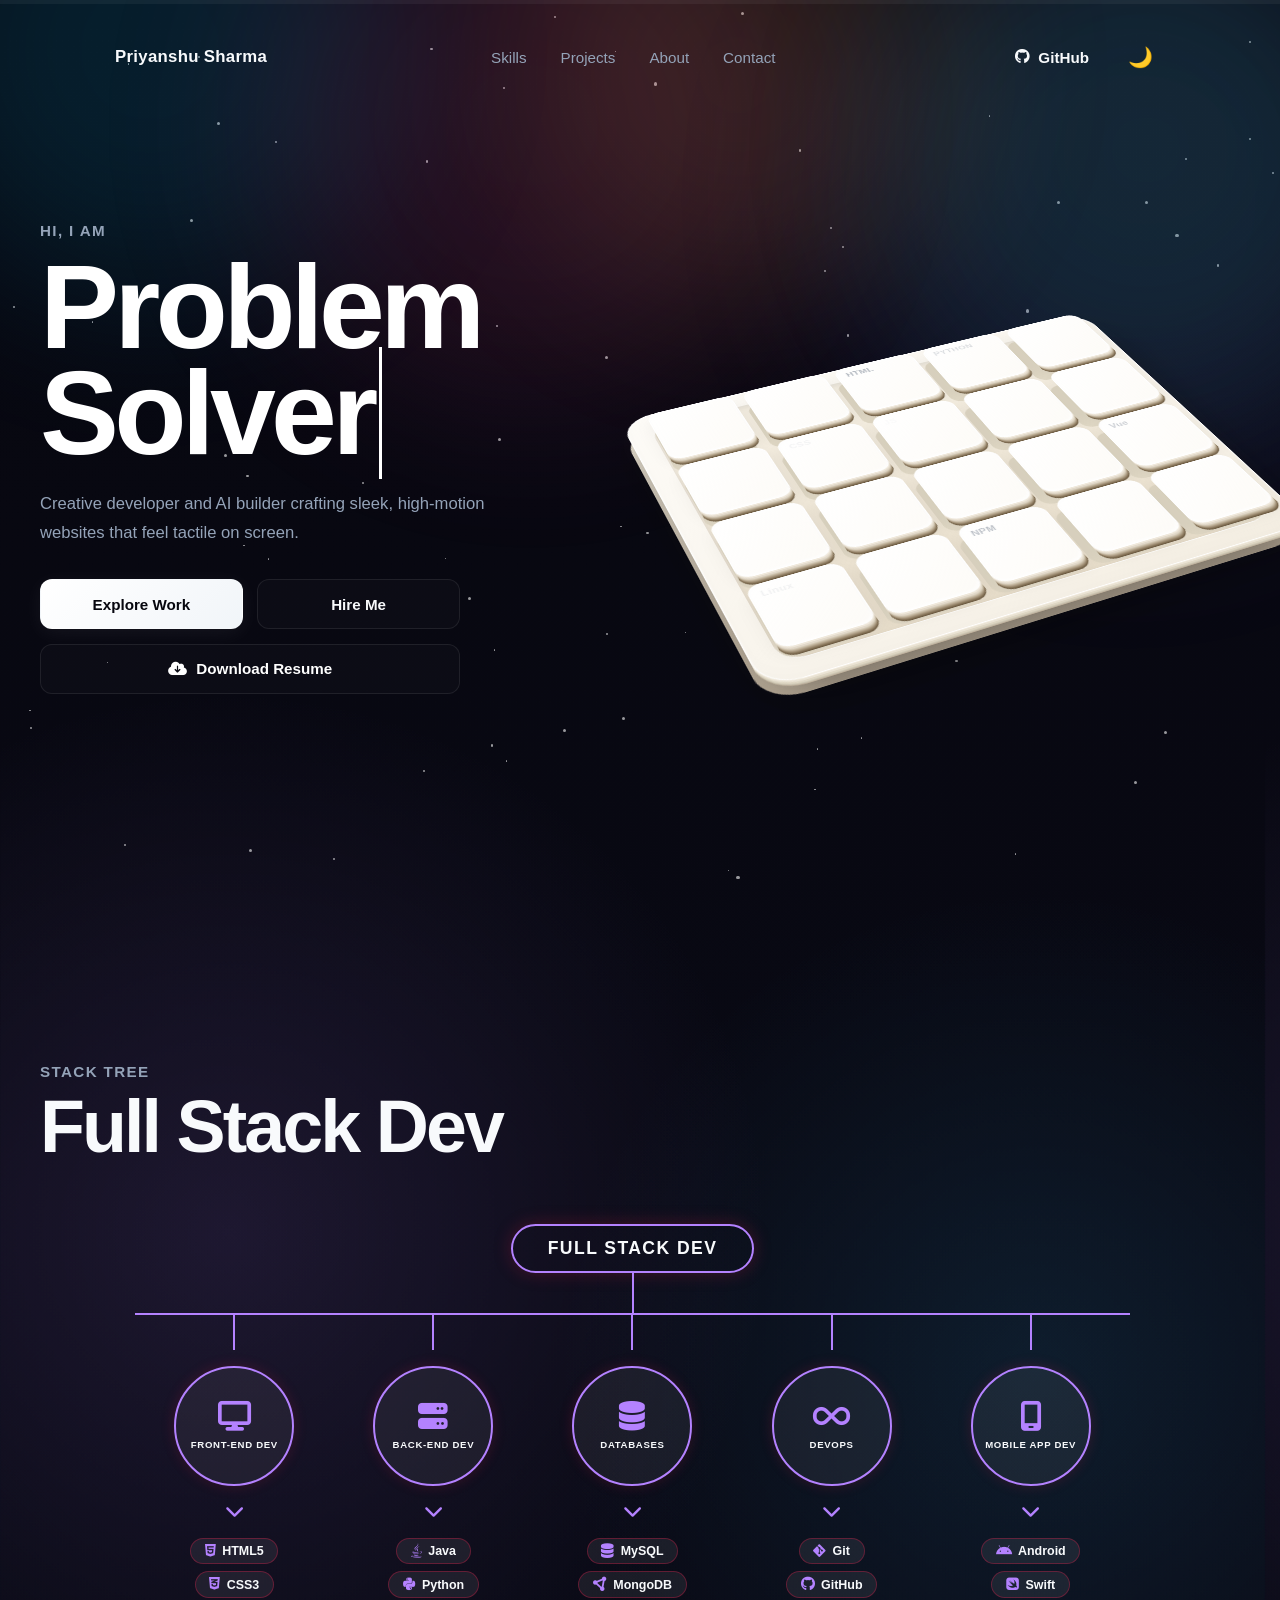
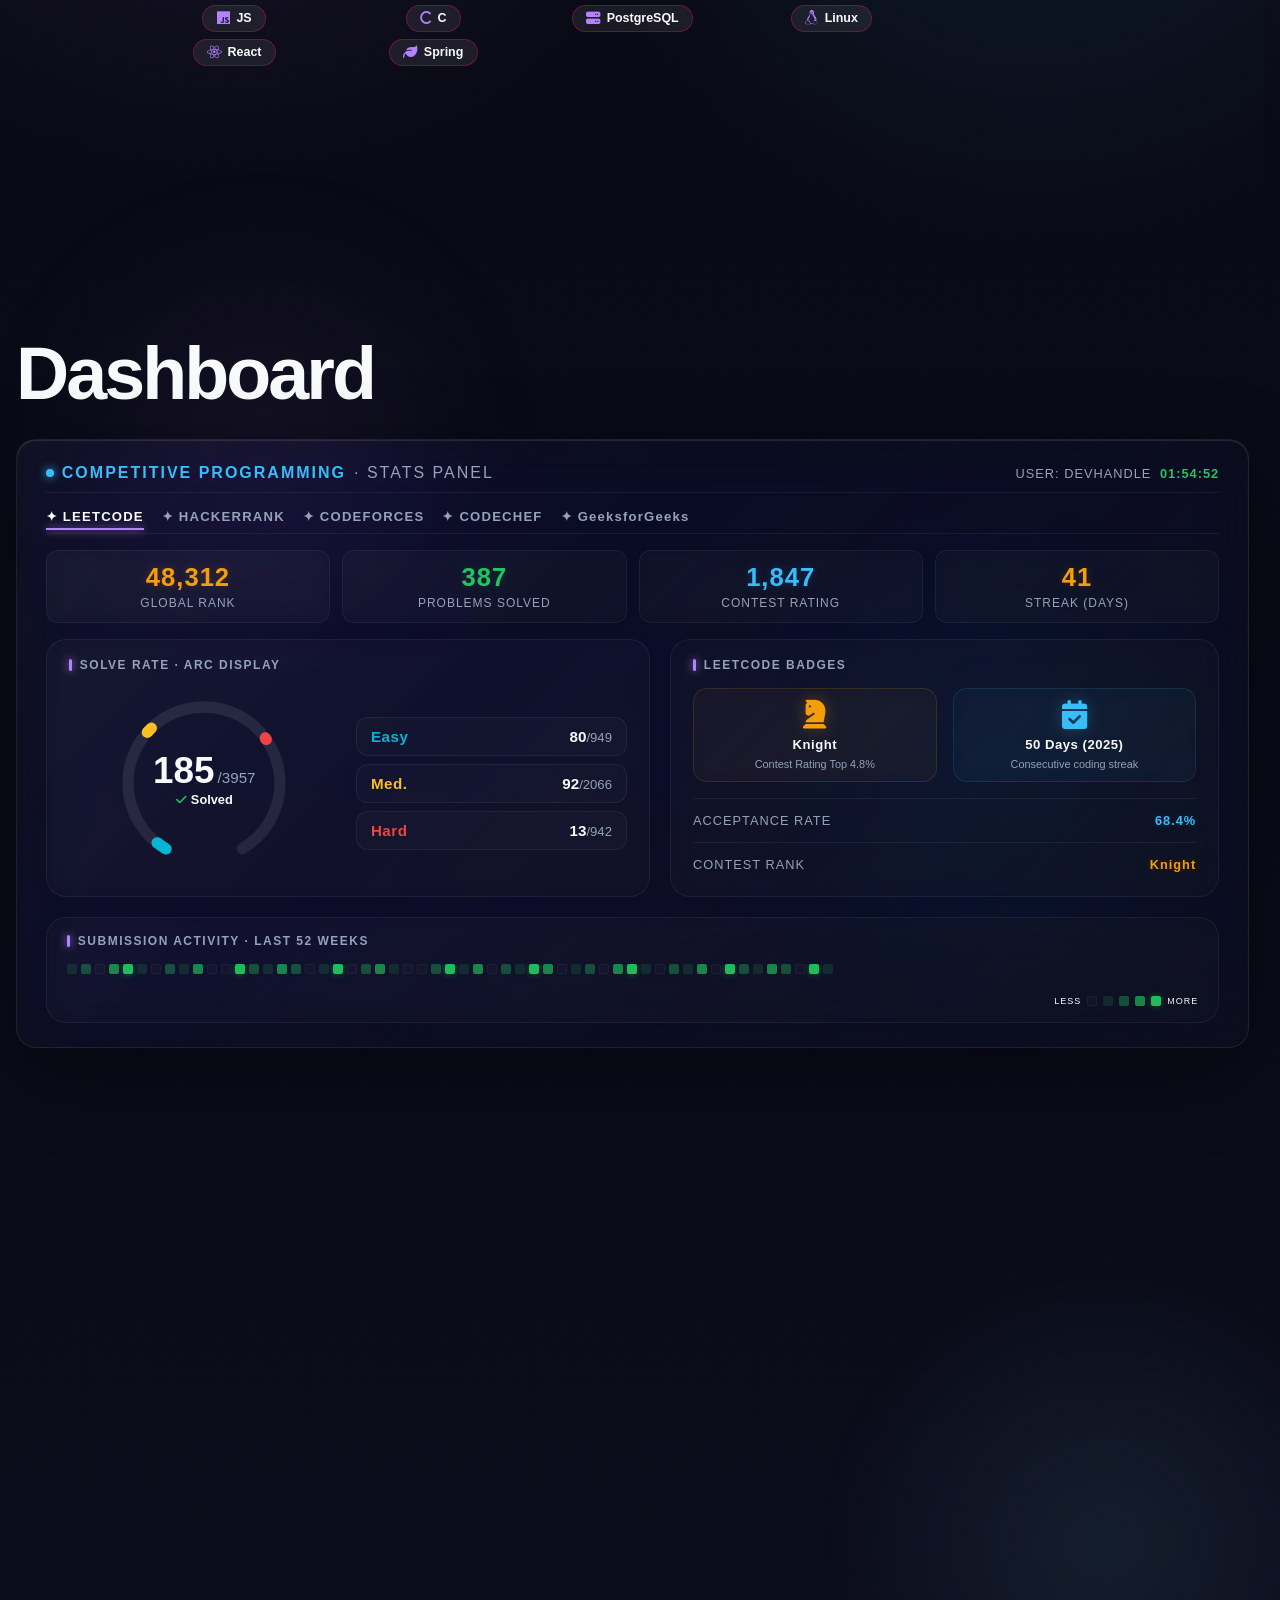
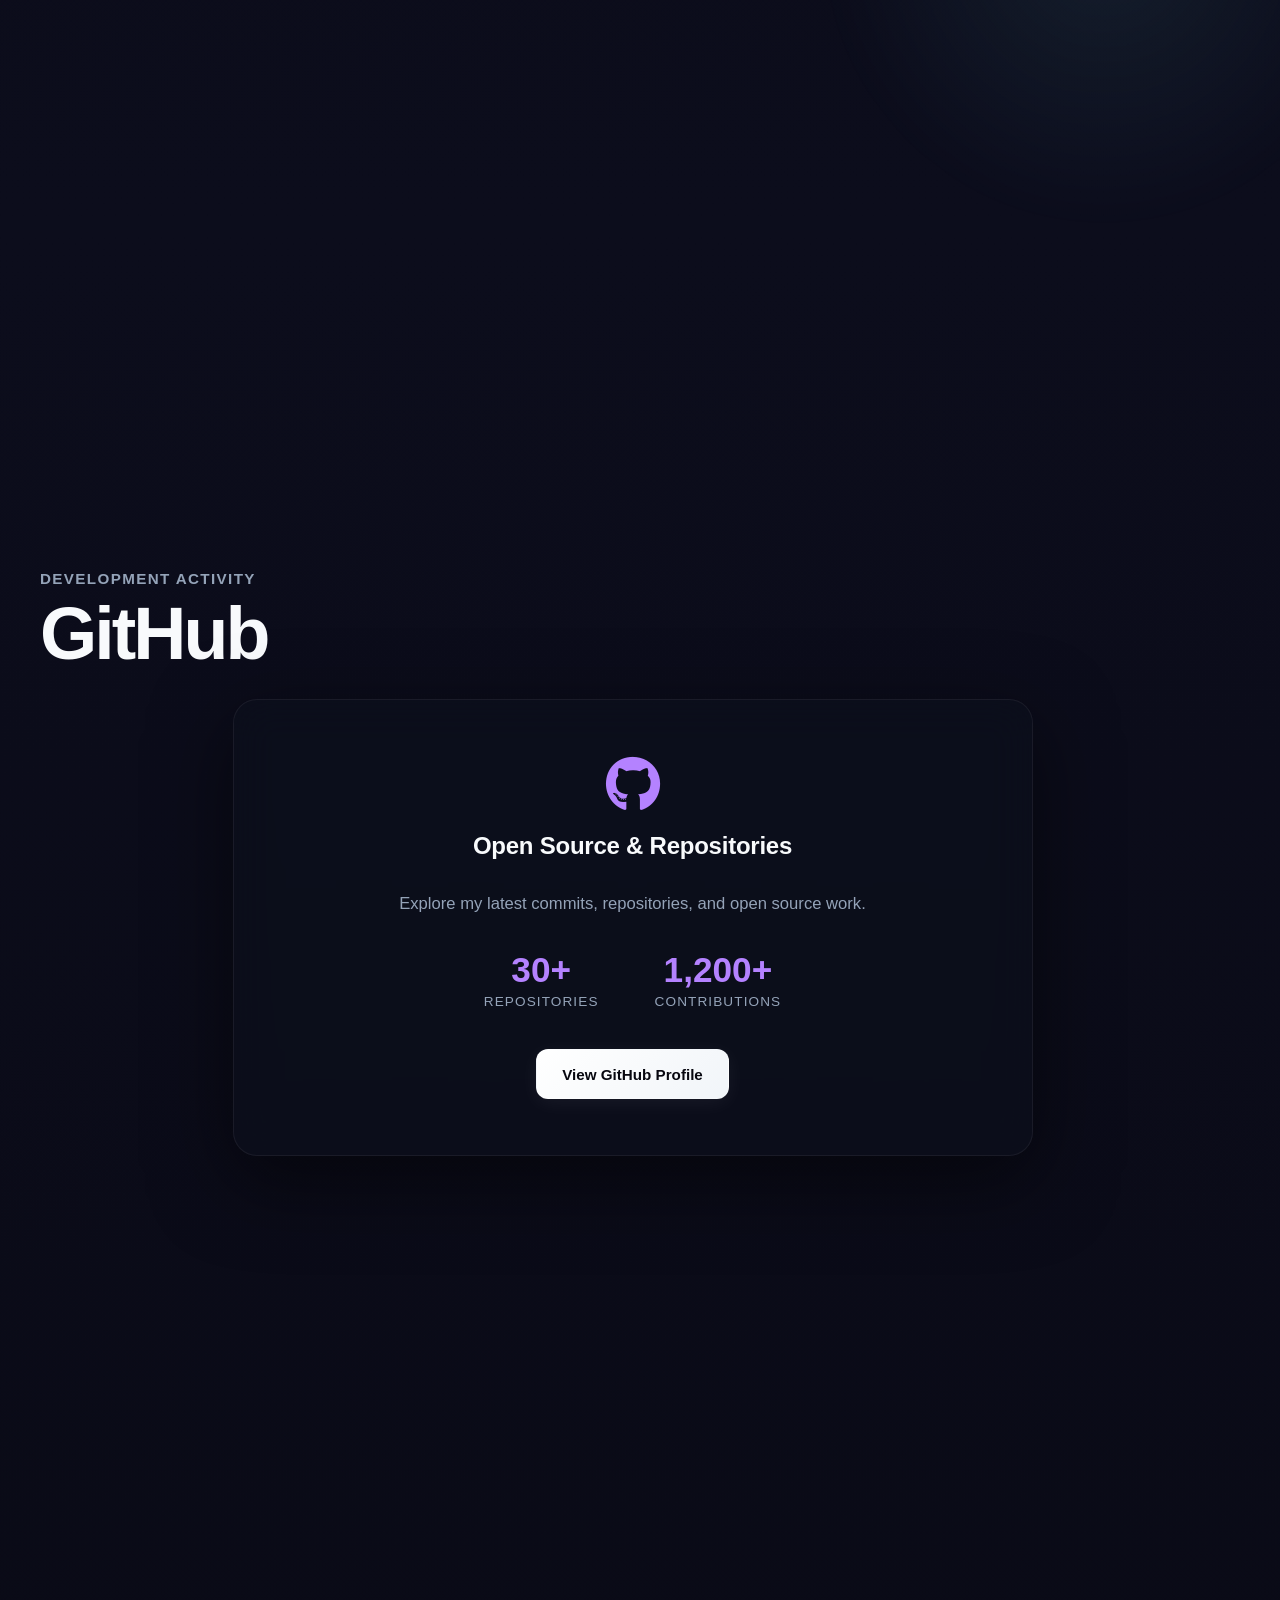
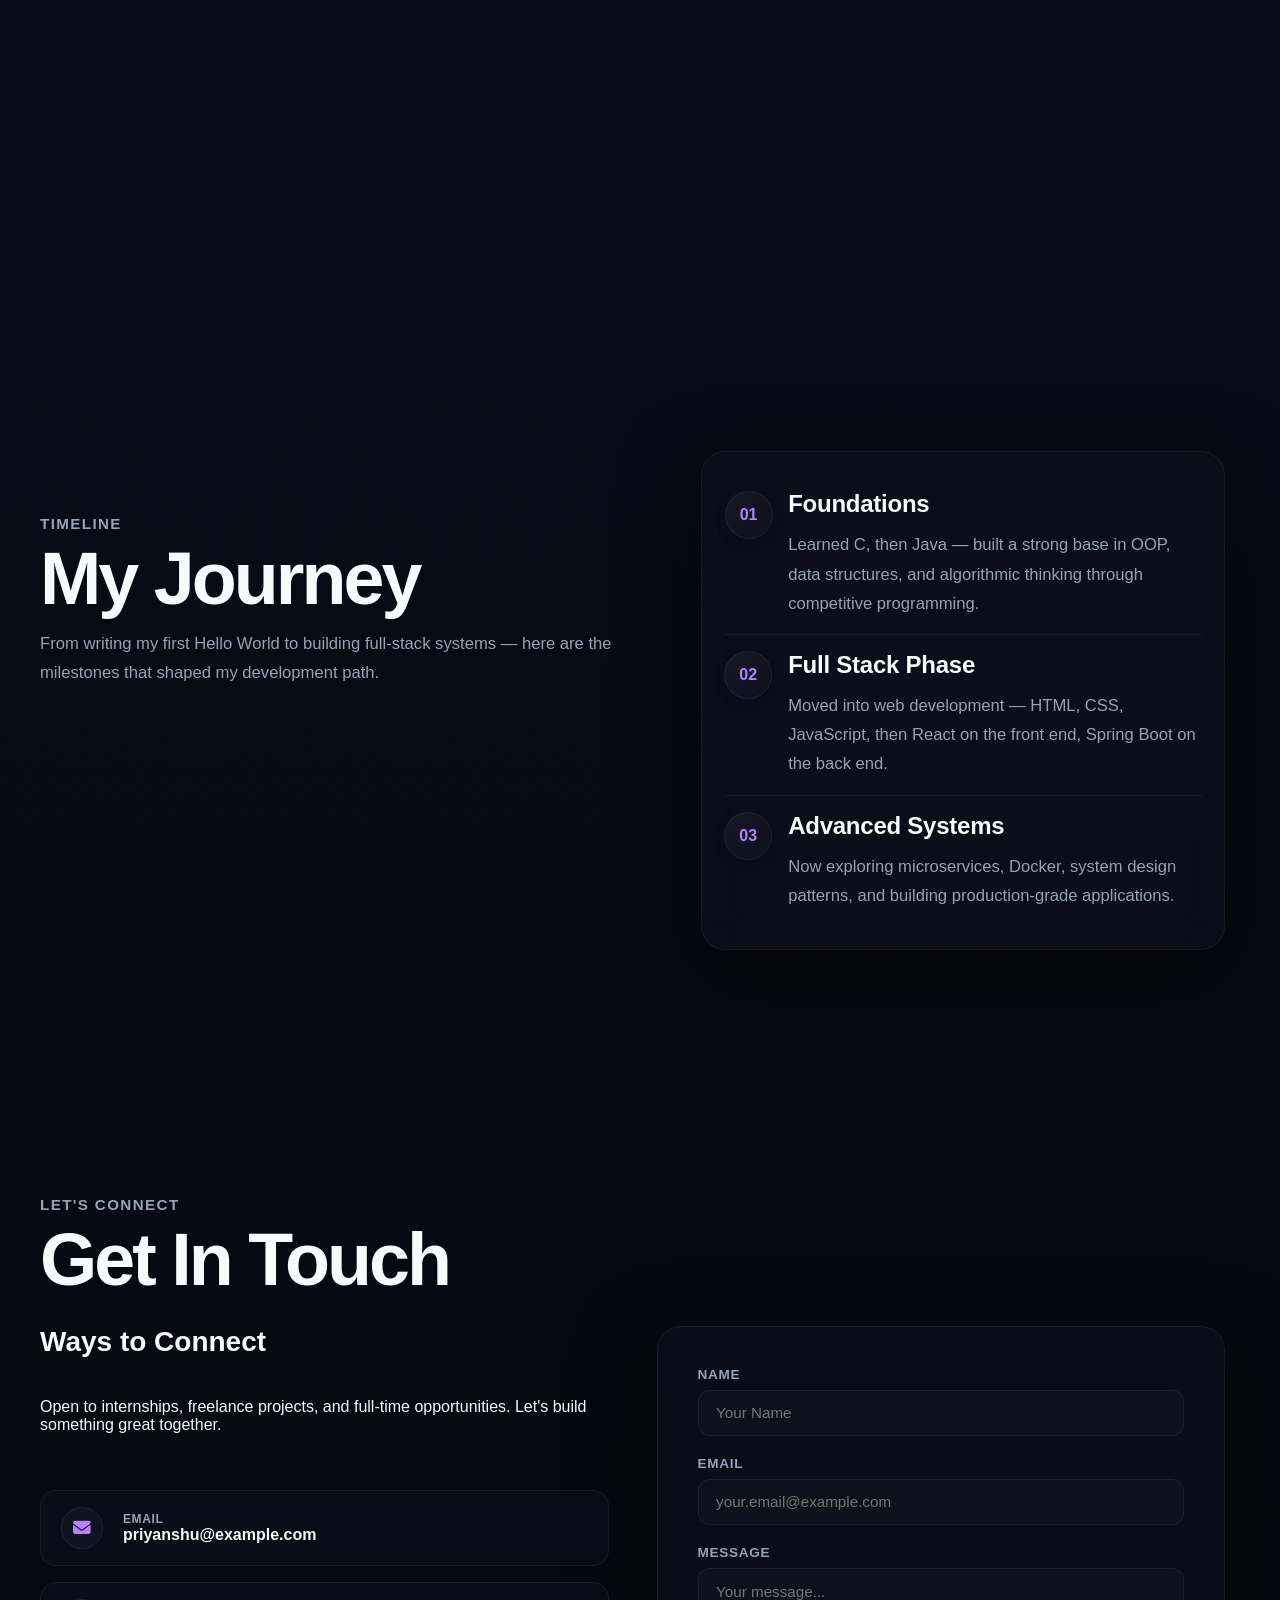
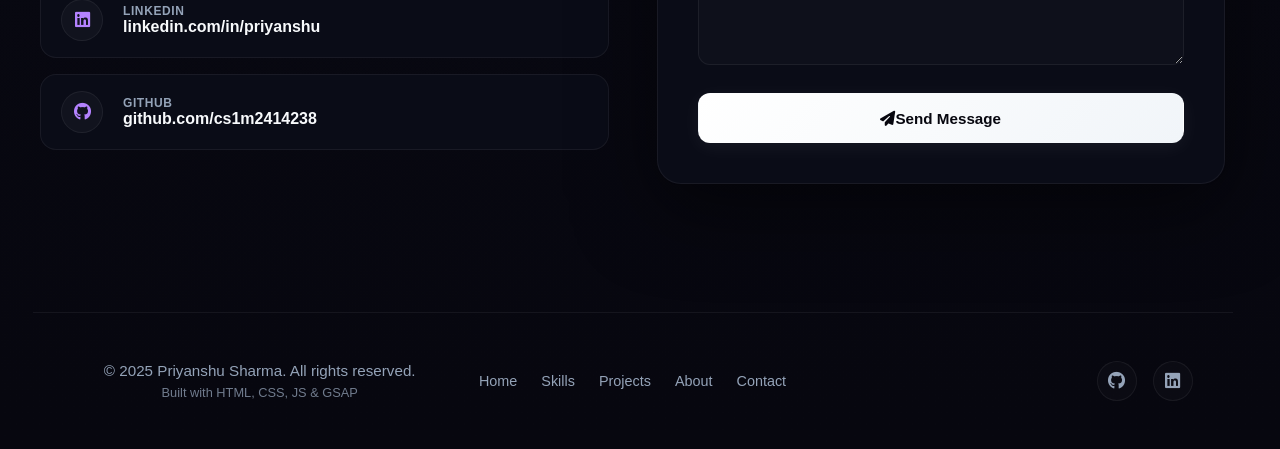
==== commit 4cab9283: "download resume button  completed Signed-off-by: Priyanshu Sharma <2k24.cs1m.2414238@gmail.com>" ====
--- a/index.html
+++ b/index.html
@@ -112,9 +112,12 @@
         <p class="hero-role">Creative developer and AI builder crafting sleek, high-motion websites that feel tactile on
           screen.</p>
 
-        <div class="hero-actions-row">
+        <div class="hero-buttons-grid">
           <a class="primary-button" href="#projects">Explore Work</a>
           <a class="secondary-button" href="#contact">Hire Me</a>
+          <a class="secondary-button resume-btn" href="#" download aria-label="Download Resume">
+            <i class="fa-solid fa-cloud-arrow-down"></i> Download Resume
+          </a>
         </div>
 
         <div class="quick-links" aria-label="Quick links">
--- a/css/styles.css
+++ b/css/styles.css
@@ -822,10 +822,12 @@
   margin: 1.4rem 0 0;
 }
 
-.hero-actions-row {
-  display: flex;
-  flex-wrap: wrap;
+.hero-buttons-grid {
+  display: grid;
+  grid-template-columns: 1fr 1fr;
   gap: 0.9rem;
+  width: 100%;
+  max-width: 420px;
   margin-top: 2rem;
 }
 
@@ -865,6 +867,65 @@
   background: rgba(15, 23, 42, 0.02);
   border: 1px solid rgba(15, 23, 42, 0.08);
   color: var(--text);
+}
+
+.resume-btn {
+  grid-column: span 2;
+  gap: 0.6rem;
+  background: rgba(255, 255, 255, 0.02);
+  border: 1px solid rgba(255, 255, 255, 0.08);
+  color: #ffffff;
+  transition: all 0.3s cubic-bezier(0.25, 0.8, 0.25, 1);
+}
+
+.resume-btn i {
+  transition: transform 0.3s ease;
+  color: #ffffff;
+}
+
+.resume-btn:hover {
+  background: rgba(255, 255, 255, 0.07);
+  border-color: rgba(255, 255, 255, 0.22);
+  color: #ffffff;
+  transform: translateY(-2px);
+}
+
+.resume-btn:hover i {
+  animation: bounceDown 0.8s infinite;
+  color: #ffffff;
+}
+
+.resume-btn:active {
+  transform: translateY(-1px) scale(0.97);
+}
+
+body[data-theme="dawn"] .resume-btn {
+  background: rgba(15, 23, 42, 0.02);
+  border-color: rgba(15, 23, 42, 0.08);
+  color: #000000;
+}
+
+body[data-theme="dawn"] .resume-btn i {
+  color: #000000;
+}
+
+body[data-theme="dawn"] .resume-btn:hover {
+  background: rgba(15, 23, 42, 0.06);
+  border-color: rgba(15, 23, 42, 0.18);
+  color: #000000;
+}
+
+body[data-theme="dawn"] .resume-btn:hover i {
+  color: #000000;
+}
+
+@keyframes bounceDown {
+  0%, 100% {
+    transform: translateY(0);
+  }
+  50% {
+    transform: translateY(3px);
+  }
 }
 
 .primary-button:hover,
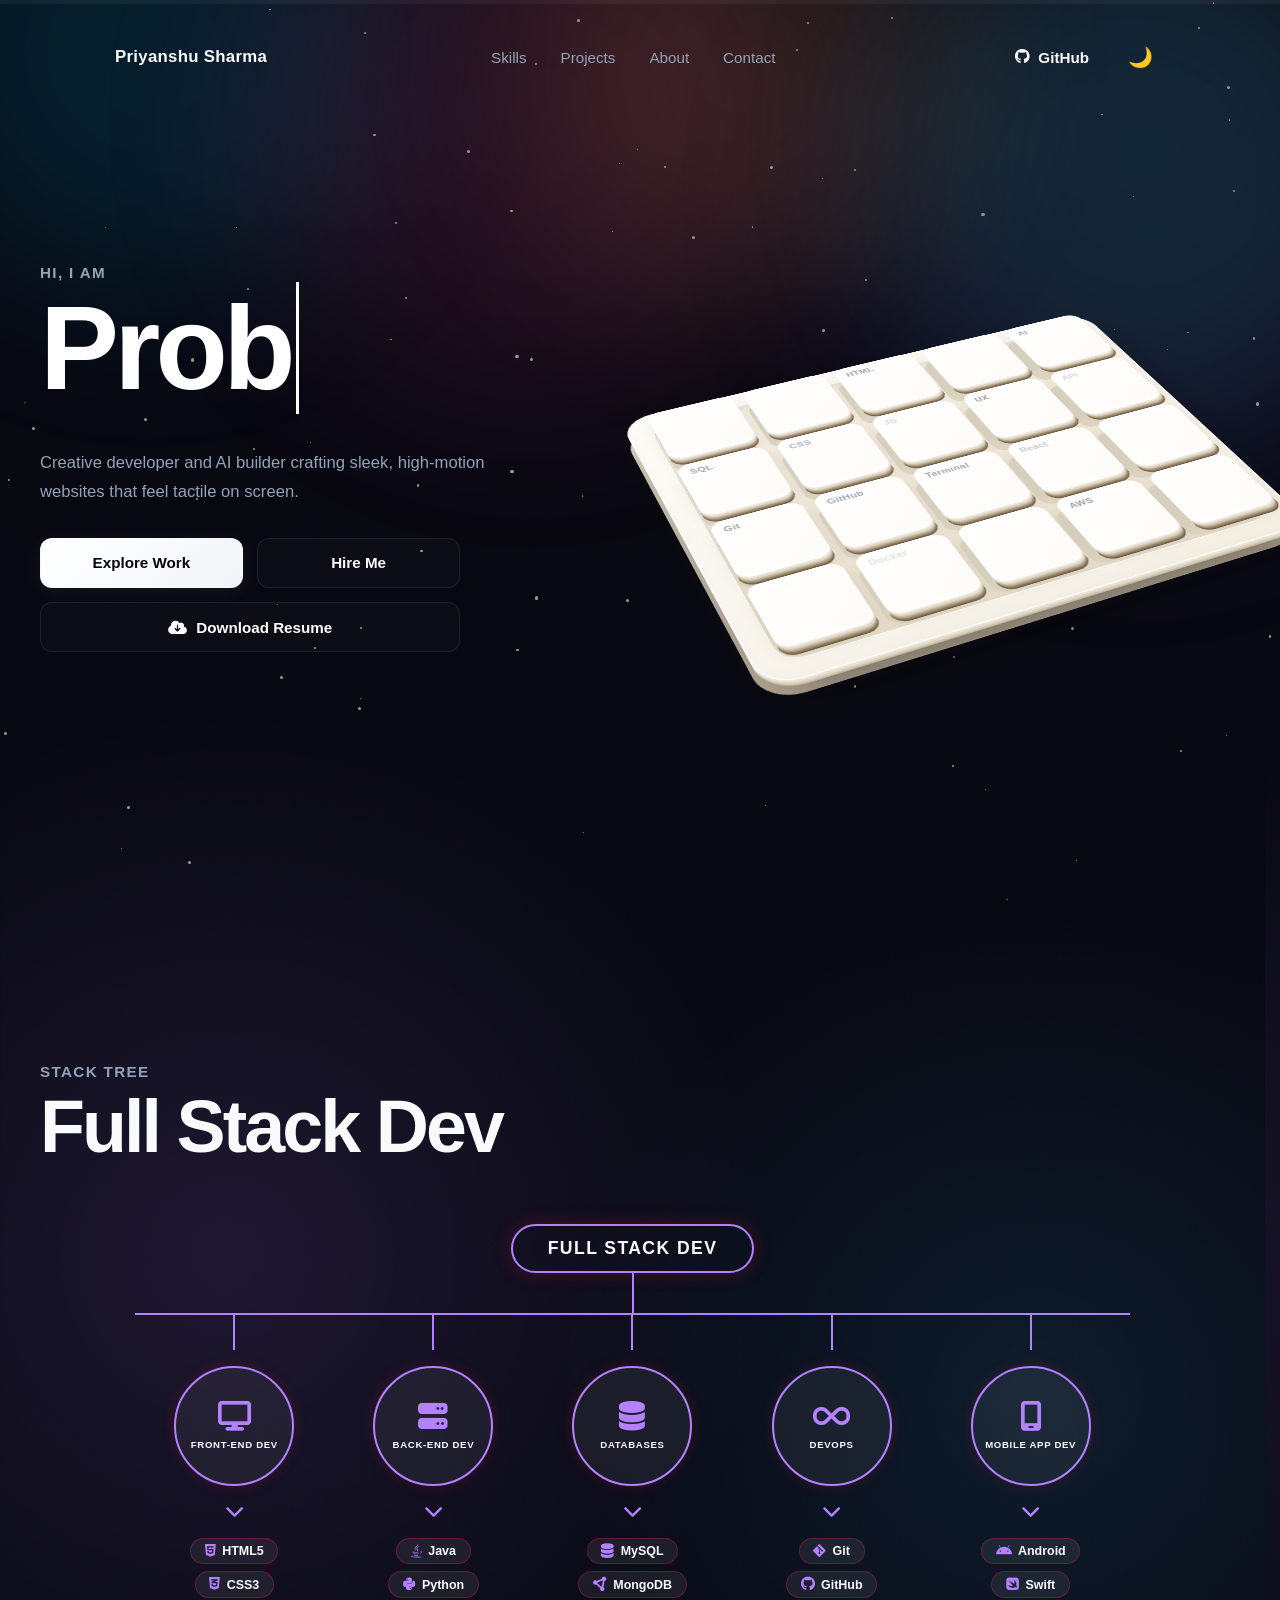
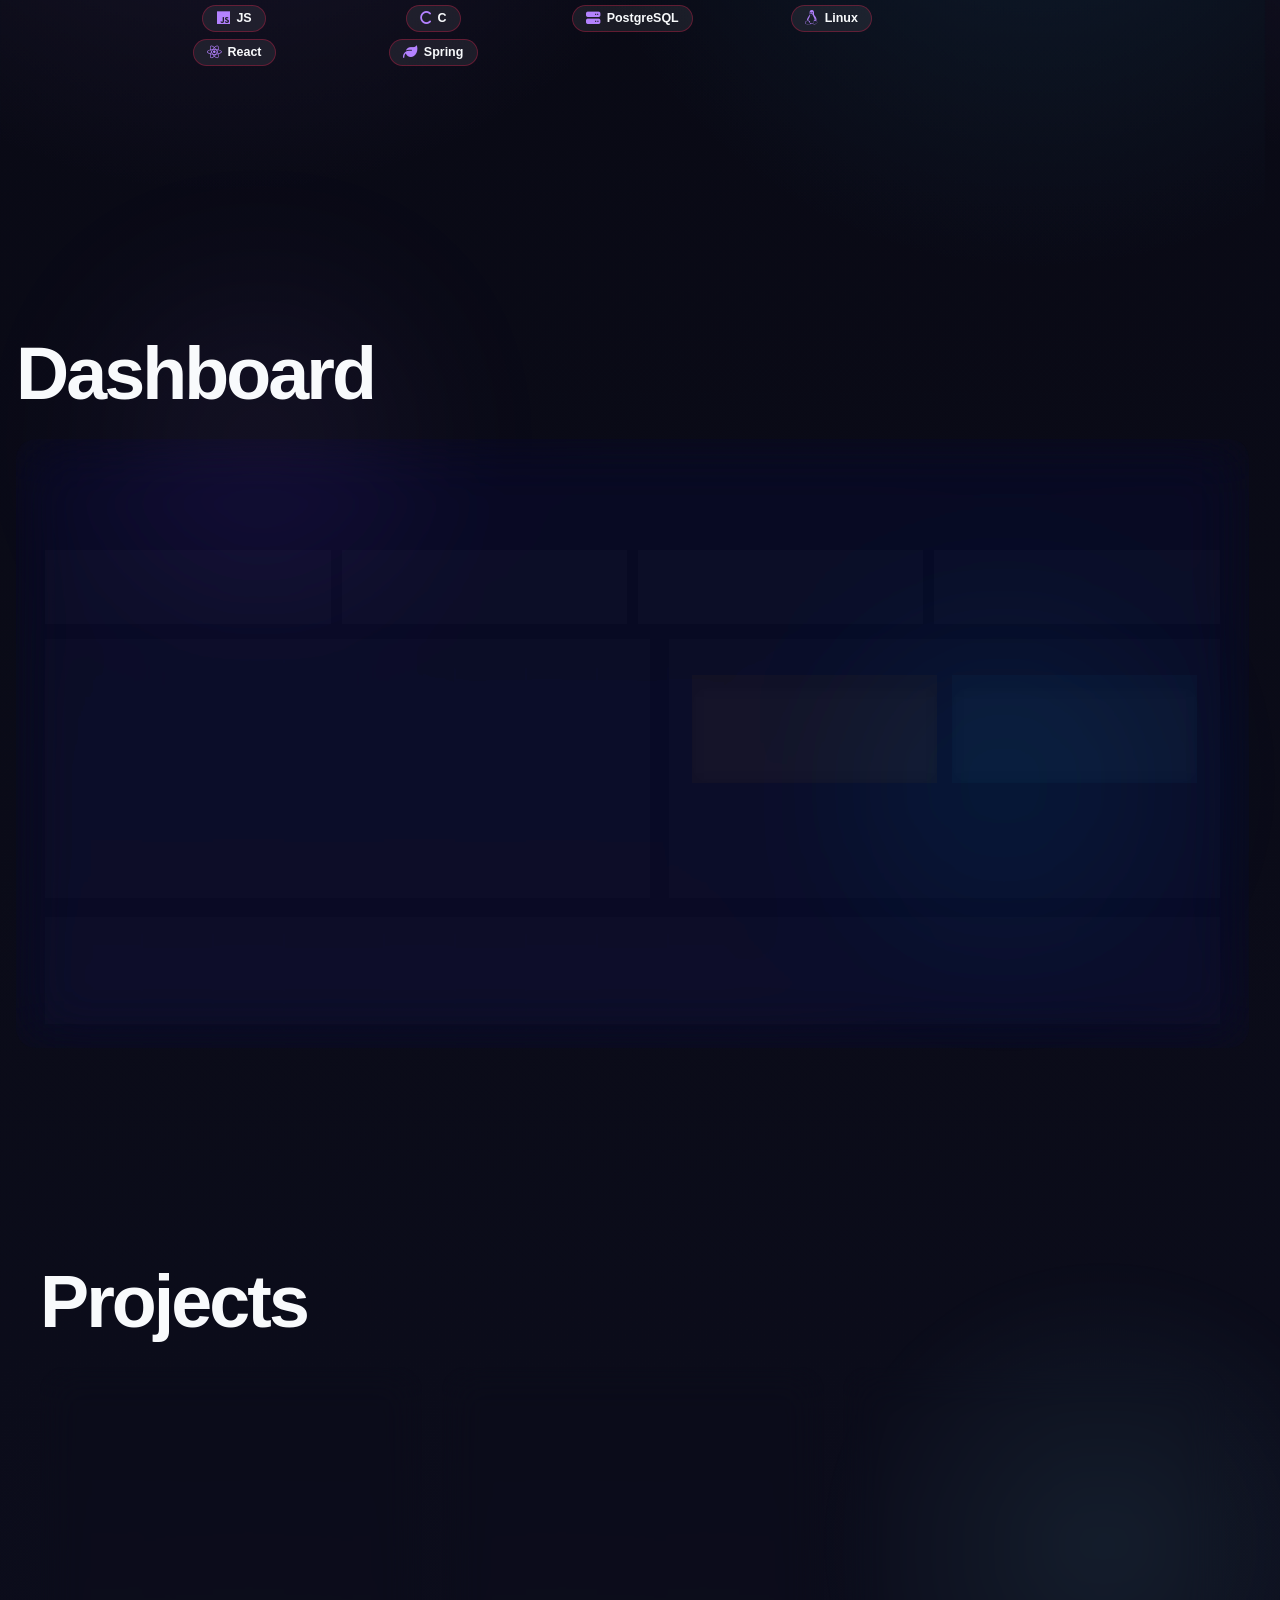
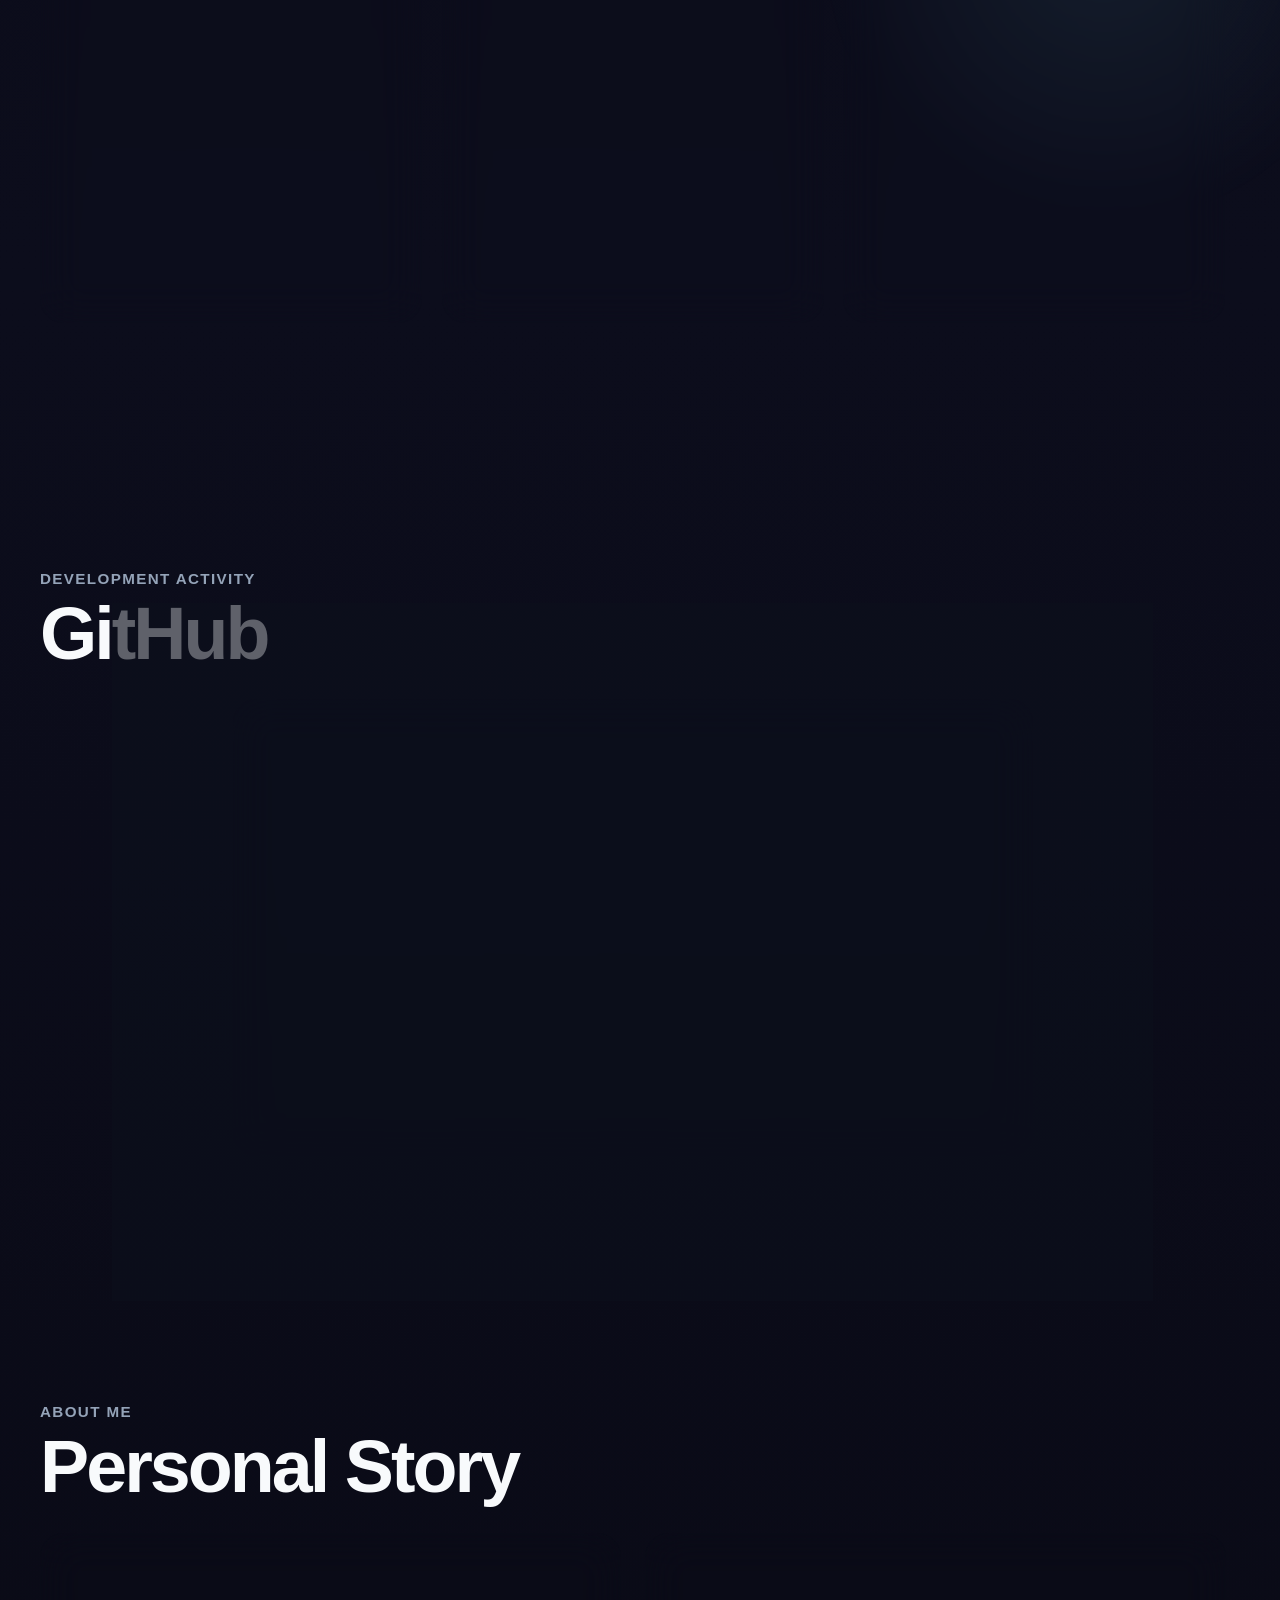
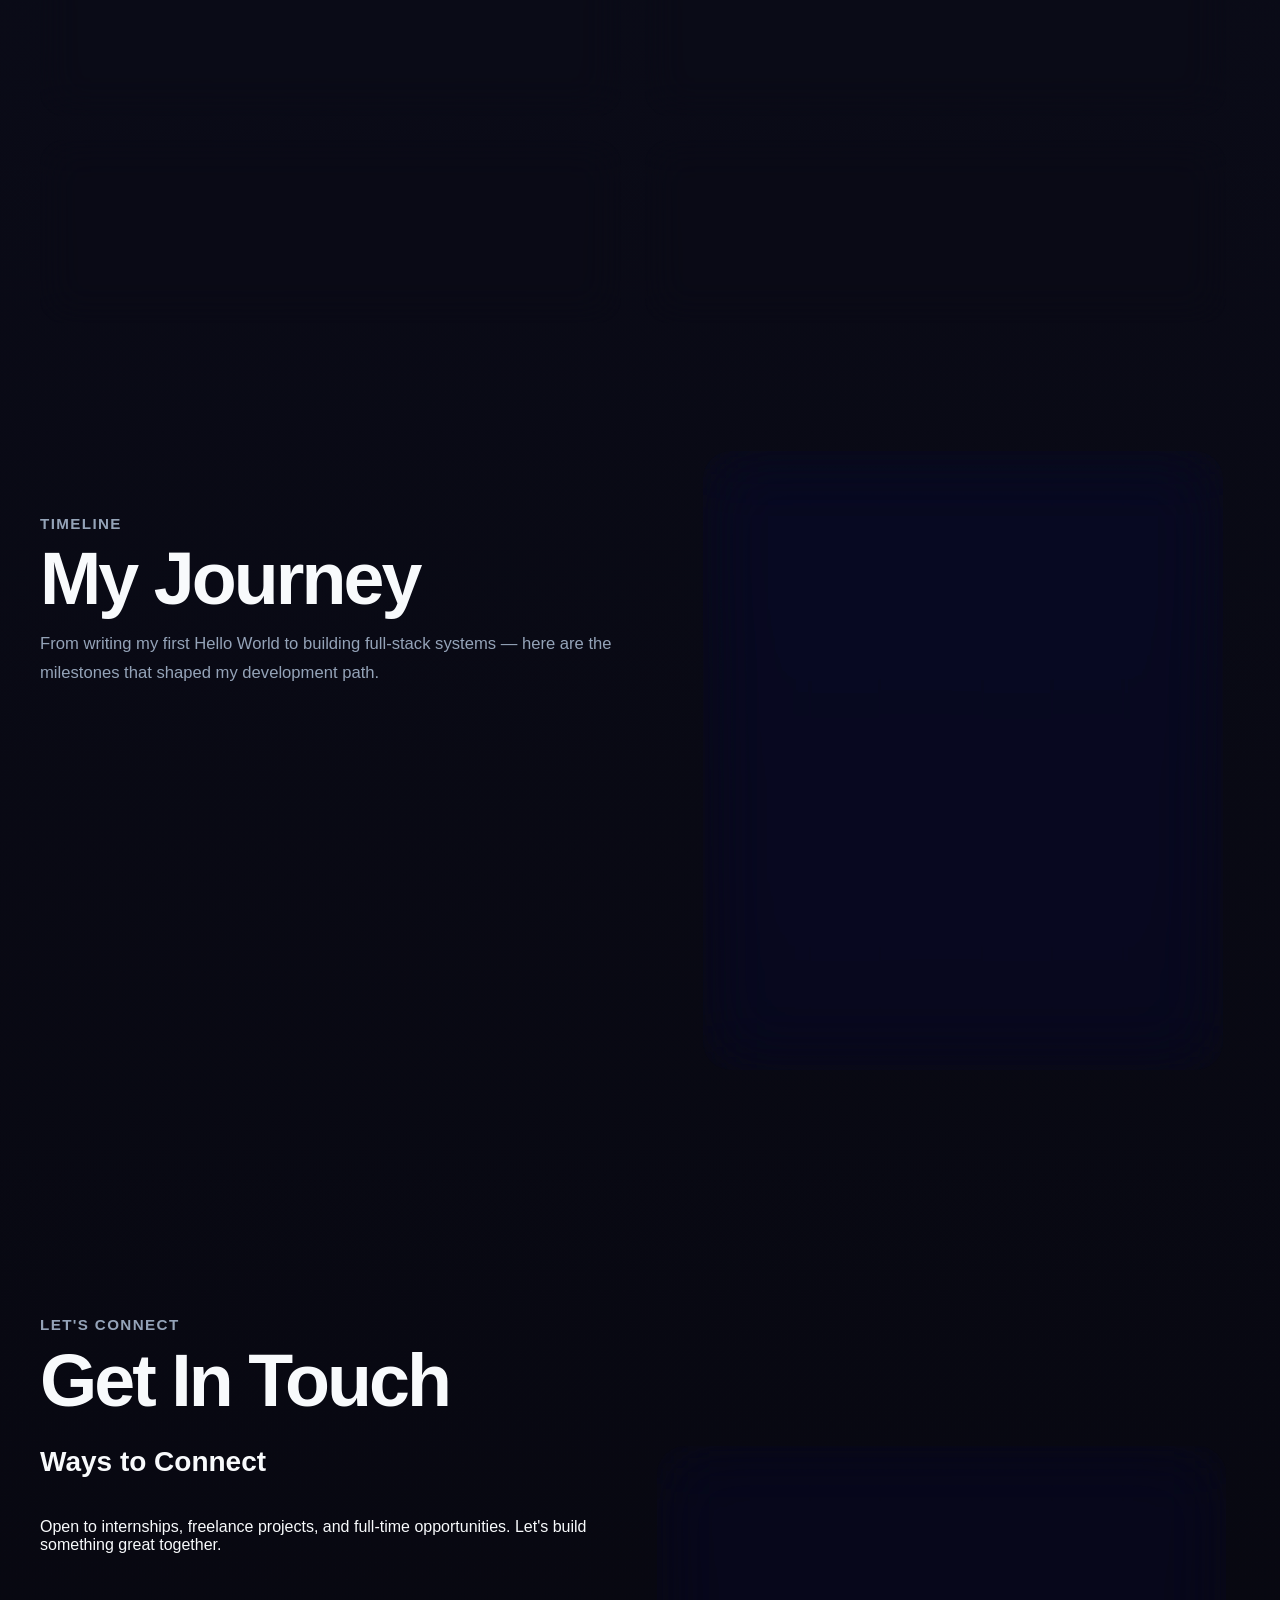
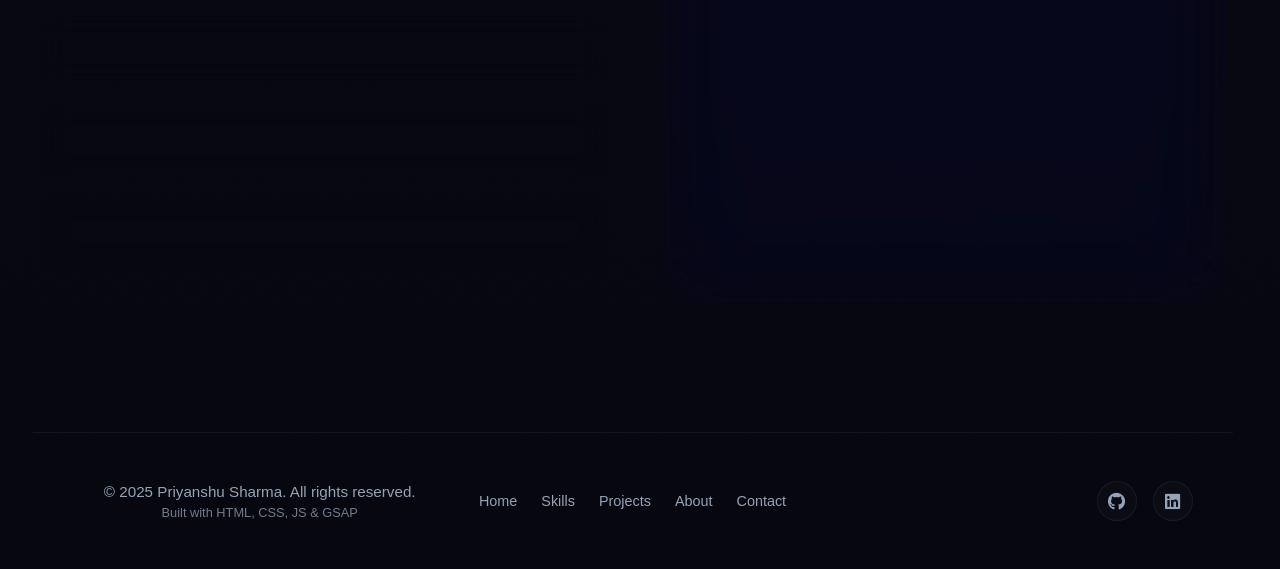
==== commit f42fba4e: "timeline   completed Signed-off-by: Priyanshu Sharma <2k24.cs1m.2414238@gmail.com>" ====
--- a/index.html
+++ b/index.html
@@ -180,7 +180,7 @@
     </section>
 
 
-    <!-- ========================= 2. STACK TREE ========================= -->
+    <!--  2. STACK TREE ========================= -->
     <section class="learning-stacktree section" id="learning-stacktree">
       <div class="section-heading reveal">
         <p class="section-kicker">Stack Tree</p>
@@ -281,237 +281,238 @@
         <h2>Dashboard</h2>
       </div>
 
-        <!-- stats card with glassmorphism applied -->
-        <article class="stats-card reveal">
-          <!-- Header Block -->
-          <div class="header">
-            <div class="title-group">
-              <span class="orange-dot"></span>
-              <span class="panel-title">COMPETITIVE PROGRAMMING</span>
-              <span class="panel-subtitle">· STATS PANEL</span>
-            </div>
-            <div class="user-info">
-              USER: devhandle <span class="user-status">01:54:52</span>
-            </div>
-          </div>
-
-          <!-- Sub Navigation Tabs -->
-          <div class="tabs">
-            <div class="tab active">✦ LEETCODE</div>
-            <div class="tab">✦ HACKERRANK</div>
-            <div class="tab">✦ CODEFORCES</div>
-            <div class="tab">✦ CODECHEF</div>
-            <div class="tab">✦ GeeksforGeeks</div>
-          </div>
-
-          <!-- Tab Content Wrapper -->
-          <div id="stats-tab-content">
-            <!-- Upper Stats Summary Metrics Box Grid -->
-            <div class="summary-grid">
-              <div class="stat-card">
-                <div class="stat-value val-orange">48,312</div>
-                <div class="stat-label">Global Rank</div>
-              </div>
-              <div class="stat-card">
-                <div class="stat-value val-green">387</div>
-                <div class="stat-label">Problems Solved</div>
-              </div>
-              <div class="stat-card">
-                <div class="stat-value val-blue">1,847</div>
-                <div class="stat-label">Contest Rating</div>
-              </div>
-              <div class="stat-card">
-                <div class="stat-value val-orange">41</div>
-                <div class="stat-label">Streak (Days)</div>
-              </div>
-            </div>
-
-            <!-- Main Content Layout splits Split Columns -->
-            <div class="main-content">
-              <!-- Left Panel: Solve Rate -->
-              <div class="panel-box">
-                <div class="box-header">Solve Rate · Arc Display</div>
-                
-                <div class="solve-rate-container">
-                  <!-- Left Column (Circle) -->
-                  <div class="solve-rate-left">
-                    <!-- Circular Arc Indicator -->
-                    <div class="circle-indicator-wrapper">
-                      <svg class="leetcode-svg" viewBox="0 0 100 100">
-                        <!-- Background Track with bottom gap (continuous, hidden by default) -->
-                        <circle id="graycircle" cx="50" cy="50" r="40" fill="none" stroke="rgba(255, 255, 255, 0.08)" stroke-width="6" 
-                                stroke-dasharray="211.3 251.3" stroke-linecap="round"
-                                transform="rotate(120 50 50)" style="opacity: 0;" />
-                        <!-- Background Track Segments with cuts (visible by default) -->
-                        <circle class="track-segment" id="easytrack" cx="50" cy="50" r="40" fill="none" stroke="rgba(255, 255, 255, 0.08)" stroke-width="6" 
-                                stroke-dasharray="67 251.3" stroke-dashoffset="0" stroke-linecap="round" 
-                                transform="rotate(120 50 50)" />
-                        <circle class="track-segment" id="medtrack" cx="50" cy="50" r="40" fill="none" stroke="rgba(255, 255, 255, 0.08)" stroke-width="6" 
-                                stroke-dasharray="67 251.3" stroke-dashoffset="-71" stroke-linecap="round" 
-                                transform="rotate(120 50 50)" />
-                        <circle class="track-segment" id="hardtrack" cx="50" cy="50" r="40" fill="none" stroke="rgba(255, 255, 255, 0.08)" stroke-width="6" 
-                                stroke-dasharray="67 251.3" stroke-dashoffset="-142" stroke-linecap="round" 
-                                transform="rotate(120 50 50)" />
-                        <!-- Easy Arc (green/teal) -->
-                        <circle id="easycircle" cx="50" cy="50" r="40" fill="none" stroke="#06b6d4" stroke-width="6" 
-                                stroke-dasharray="67 251.3" stroke-dashoffset="0" stroke-linecap="round" 
-                                transform="rotate(120 50 50)" />
-                        <!-- Medium Arc (yellow) -->
-                        <circle id="medcircle" cx="50" cy="50" r="40" fill="none" stroke="#fbbf24" stroke-width="6" 
-                                stroke-dasharray="67 251.3" stroke-dashoffset="-71" stroke-linecap="round" 
-                                transform="rotate(120 50 50)" />
-                        <!-- Hard Arc (red) -->
-                        <circle id="hardcircle" cx="50" cy="50" r="40" fill="none" stroke="#ef4444" stroke-width="6" 
-                                stroke-dasharray="67 251.3" stroke-dashoffset="-142" stroke-linecap="round" 
-                                transform="rotate(120 50 50)" />
-                      </svg>
-
-                      <!-- Inner stats overlay -->
-                      <div class="circle-inner-content">
-                        <div style="display: flex; align-items: baseline; justify-content: center; gap: 2px;">
-                          <span class="solved-count">185</span>
-                          <span class="total-count">/3957</span>
-                        </div>
-                        <div class="solved-label">
-                          <i class="fa-solid fa-check" style="color: #22c55e; font-size: 0.75rem;"></i> Solved
-                        </div>
+      <!-- stats card with glassmorphism applied -->
+      <article class="stats-card reveal">
+        <!-- Header Block -->
+        <div class="header">
+          <div class="title-group">
+            <span class="orange-dot"></span>
+            <span class="panel-title">COMPETITIVE PROGRAMMING</span>
+            <span class="panel-subtitle">· STATS PANEL</span>
+          </div>
+          <div class="user-info">
+            USER: devhandle <span class="user-status">01:54:52</span>
+          </div>
+        </div>
+
+        <!-- Sub Navigation Tabs -->
+        <div class="tabs">
+          <div class="tab active">✦ LEETCODE</div>
+          <div class="tab">✦ HACKERRANK</div>
+          <div class="tab">✦ CODEFORCES</div>
+          <div class="tab">✦ CODECHEF</div>
+          <div class="tab">✦ GeeksforGeeks</div>
+        </div>
+
+        <!-- Tab Content Wrapper -->
+        <div id="stats-tab-content">
+          <!-- Upper Stats Summary Metrics Box Grid -->
+          <div class="summary-grid">
+            <div class="stat-card">
+              <div class="stat-value val-orange">48,312</div>
+              <div class="stat-label">Global Rank</div>
+            </div>
+            <div class="stat-card">
+              <div class="stat-value val-green">387</div>
+              <div class="stat-label">Problems Solved</div>
+            </div>
+            <div class="stat-card">
+              <div class="stat-value val-blue">1,847</div>
+              <div class="stat-label">Contest Rating</div>
+            </div>
+            <div class="stat-card">
+              <div class="stat-value val-orange">41</div>
+              <div class="stat-label">Streak (Days)</div>
+            </div>
+          </div>
+
+          <!-- Main Content Layout splits Split Columns -->
+          <div class="main-content">
+            <!-- Left Panel: Solve Rate -->
+            <div class="panel-box">
+              <div class="box-header">Solve Rate · Arc Display</div>
+
+              <div class="solve-rate-container">
+                <!-- Left Column (Circle) -->
+                <div class="solve-rate-left">
+                  <!-- Circular Arc Indicator -->
+                  <div class="circle-indicator-wrapper">
+                    <svg class="leetcode-svg" viewBox="0 0 100 100">
+                      <!-- Background Track with bottom gap (continuous, hidden by default) -->
+                      <circle id="graycircle" cx="50" cy="50" r="40" fill="none" stroke="rgba(255, 255, 255, 0.08)"
+                        stroke-width="6" stroke-dasharray="211.3 251.3" stroke-linecap="round"
+                        transform="rotate(120 50 50)" style="opacity: 0;" />
+                      <!-- Background Track Segments with cuts (visible by default) -->
+                      <circle class="track-segment" id="easytrack" cx="50" cy="50" r="40" fill="none"
+                        stroke="rgba(255, 255, 255, 0.08)" stroke-width="6" stroke-dasharray="67 251.3"
+                        stroke-dashoffset="0" stroke-linecap="round" transform="rotate(120 50 50)" />
+                      <circle class="track-segment" id="medtrack" cx="50" cy="50" r="40" fill="none"
+                        stroke="rgba(255, 255, 255, 0.08)" stroke-width="6" stroke-dasharray="67 251.3"
+                        stroke-dashoffset="-71" stroke-linecap="round" transform="rotate(120 50 50)" />
+                      <circle class="track-segment" id="hardtrack" cx="50" cy="50" r="40" fill="none"
+                        stroke="rgba(255, 255, 255, 0.08)" stroke-width="6" stroke-dasharray="67 251.3"
+                        stroke-dashoffset="-142" stroke-linecap="round" transform="rotate(120 50 50)" />
+                      <!-- Easy Arc (green/teal) -->
+                      <circle id="easycircle" cx="50" cy="50" r="40" fill="none" stroke="#06b6d4" stroke-width="6"
+                        stroke-dasharray="67 251.3" stroke-dashoffset="0" stroke-linecap="round"
+                        transform="rotate(120 50 50)" />
+                      <!-- Medium Arc (yellow) -->
+                      <circle id="medcircle" cx="50" cy="50" r="40" fill="none" stroke="#fbbf24" stroke-width="6"
+                        stroke-dasharray="67 251.3" stroke-dashoffset="-71" stroke-linecap="round"
+                        transform="rotate(120 50 50)" />
+                      <!-- Hard Arc (red) -->
+                      <circle id="hardcircle" cx="50" cy="50" r="40" fill="none" stroke="#ef4444" stroke-width="6"
+                        stroke-dasharray="67 251.3" stroke-dashoffset="-142" stroke-linecap="round"
+                        transform="rotate(120 50 50)" />
+                    </svg>
+
+                    <!-- Inner stats overlay -->
+                    <div class="circle-inner-content">
+                      <div style="display: flex; align-items: baseline; justify-content: center; gap: 2px;">
+                        <span class="solved-count">185</span>
+                        <span class="total-count">/3957</span>
+                      </div>
+                      <div class="solved-label">
+                        <i class="fa-solid fa-check" style="color: #22c55e; font-size: 0.75rem;"></i> Solved
                       </div>
                     </div>
                   </div>
-
-                  <!-- Right Column (Cards) -->
-                  <div class="solve-rate-right">
-                    <!-- Stacked Difficulty Cards -->
-                    <div class="difficulty-cards-stack">
-                      <!-- Easy -->
-                      <div class="diff-card-item">
-                        <span class="card-label-easy">Easy</span>
-                        <span class="card-values">80<span>/949</span></span>
-                      </div>
-
-                      <!-- Medium -->
-                      <div class="diff-card-item">
-                        <span class="card-label-medium">Med.</span>
-                        <span class="card-values">92<span>/2066</span></span>
-                      </div>
-
-                      <!-- Hard -->
-                      <div class="diff-card-item">
-                        <span class="card-label-hard">Hard</span>
-                        <span class="card-values">13<span>/942</span></span>
-                      </div>
+                </div>
+
+                <!-- Right Column (Cards) -->
+                <div class="solve-rate-right">
+                  <!-- Stacked Difficulty Cards -->
+                  <div class="difficulty-cards-stack">
+                    <!-- Easy -->
+                    <div class="diff-card-item">
+                      <span class="card-label-easy">Easy</span>
+                      <span class="card-values">80<span>/949</span></span>
                     </div>
+
+                    <!-- Medium -->
+                    <div class="diff-card-item">
+                      <span class="card-label-medium">Med.</span>
+                      <span class="card-values">92<span>/2066</span></span>
+                    </div>
+
+                    <!-- Hard -->
+                    <div class="diff-card-item">
+                      <span class="card-label-hard">Hard</span>
+                      <span class="card-values">13<span>/942</span></span>
+                    </div>
                   </div>
                 </div>
               </div>
-
-              <!-- Right Panel: Badges -->
-              <div class="panel-box">
-                <div class="box-header">LeetCode Badges</div>
-                
-                <div class="badges-container">
-                  <!-- Knight Badge -->
-                  <div class="badge-item badge-knight">
-                    <div class="badge-icon-knight">
-                      <i class="fa-solid fa-chess-knight"></i>
-                    </div>
-                    <div class="badge-name">Knight</div>
-                    <div class="badge-desc">Contest Rating Top 4.8%</div>
-                  </div>
-
-                  <!-- Streak Badge -->
-                  <div class="badge-item badge-streak">
-                    <div class="badge-icon-streak">
-                      <i class="fa-solid fa-calendar-check"></i>
-                    </div>
-                    <div class="badge-name">50 Days (2025)</div>
-                    <div class="badge-desc">Consecutive coding streak</div>
-                  </div>
+            </div>
+
+            <!-- Right Panel: Badges -->
+            <div class="panel-box">
+              <div class="box-header">LeetCode Badges</div>
+
+              <div class="badges-container">
+                <!-- Knight Badge -->
+                <div class="badge-item badge-knight">
+                  <div class="badge-icon-knight">
+                    <i class="fa-solid fa-chess-knight"></i>
+                  </div>
+                  <div class="badge-name">Knight</div>
+                  <div class="badge-desc">Contest Rating Top 4.8%</div>
                 </div>
 
-                <div class="meta-row">
-                  <span class="meta-label">Acceptance Rate</span>
-                  <span class="meta-val-blue">68.4%</span>
+                <!-- Streak Badge -->
+                <div class="badge-item badge-streak">
+                  <div class="badge-icon-streak">
+                    <i class="fa-solid fa-calendar-check"></i>
+                  </div>
+                  <div class="badge-name">50 Days (2025)</div>
+                  <div class="badge-desc">Consecutive coding streak</div>
                 </div>
-                <div class="meta-row">
-                  <span class="meta-label">Contest Rank</span>
-                  <span class="meta-val-orange">Knight</span>
-                </div>
-              </div>
-            </div>
-          </div>
-
-          <!-- Heatmap Submission Matrix Row -->
-          <div class="heatmap-box">
-            <div class="box-header">Submission Activity · Last 52 Weeks</div>
-            <div class="heatmap-wrapper">
-              <div class="heatmap-cell cell-1"></div>
-              <div class="heatmap-cell cell-2"></div>
-              <div class="heatmap-cell cell-0"></div>
-              <div class="heatmap-cell cell-3"></div>
-              <div class="heatmap-cell cell-4"></div>
-              <div class="heatmap-cell cell-1"></div>
-              <div class="heatmap-cell cell-0"></div>
-              <div class="heatmap-cell cell-2"></div>
-              <div class="heatmap-cell cell-1"></div>
-              <div class="heatmap-cell cell-3"></div>
-              <div class="heatmap-cell cell-0"></div>
-              <div class="heatmap-cell cell-0"></div>
-              <div class="heatmap-cell cell-4"></div>
-              <div class="heatmap-cell cell-2"></div>
-              <div class="heatmap-cell cell-1"></div>
-              <div class="heatmap-cell cell-3"></div>
-              <div class="heatmap-cell cell-2"></div>
-              <div class="heatmap-cell cell-0"></div>
-              <div class="heatmap-cell cell-1"></div>
-              <div class="heatmap-cell cell-4"></div>
-              <div class="heatmap-cell cell-0"></div>
-              <div class="heatmap-cell cell-2"></div>
-              <div class="heatmap-cell cell-3"></div>
-              <div class="heatmap-cell cell-1"></div>
-              <div class="heatmap-cell cell-0"></div>
-              <div class="heatmap-cell cell-0"></div>
-              <div class="heatmap-cell cell-2"></div>
-              <div class="heatmap-cell cell-4"></div>
-              <div class="heatmap-cell cell-1"></div>
-              <div class="heatmap-cell cell-3"></div>
-              <div class="heatmap-cell cell-0"></div>
-              <div class="heatmap-cell cell-2"></div>
-              <div class="heatmap-cell cell-1"></div>
-              <div class="heatmap-cell cell-4"></div>
-              <div class="heatmap-cell cell-3"></div>
-              <div class="heatmap-cell cell-0"></div>
-              <div class="heatmap-cell cell-1"></div>
-              <div class="heatmap-cell cell-2"></div>
-              <div class="heatmap-cell cell-0"></div>
-              <div class="heatmap-cell cell-3"></div>
-              <div class="heatmap-cell cell-4"></div>
-              <div class="heatmap-cell cell-1"></div>
-              <div class="heatmap-cell cell-0"></div>
-              <div class="heatmap-cell cell-2"></div>
-              <div class="heatmap-cell cell-1"></div>
-              <div class="heatmap-cell cell-3"></div>
-              <div class="heatmap-cell cell-0"></div>
-              <div class="heatmap-cell cell-4"></div>
-              <div class="heatmap-cell cell-2"></div>
-              <div class="heatmap-cell cell-1"></div>
-              <div class="heatmap-cell cell-3"></div>
-              <div class="heatmap-cell cell-2"></div>
-              <div class="heatmap-cell cell-0"></div>
-              <div class="heatmap-cell cell-4"></div>
-              <div class="heatmap-cell cell-1"></div>
-            </div>
-            <div class="heatmap-legend" style="display: flex; align-items: center; justify-content: flex-end; gap: 6px; font-size: 9px; color: var(--text-muted); margin-top: 10px; text-transform: uppercase; letter-spacing: 1px;">
-              <span>Less</span>
-              <div class="heatmap-cell cell-0" style="margin: 0;"></div>
-              <div class="heatmap-cell cell-1" style="margin: 0;"></div>
-              <div class="heatmap-cell cell-2" style="margin: 0;"></div>
-              <div class="heatmap-cell cell-3" style="margin: 0;"></div>
-              <div class="heatmap-cell cell-4" style="margin: 0;"></div>
-              <span>More</span>
-            </div>
-          </div>
-        </article>
+              </div>
+
+              <div class="meta-row">
+                <span class="meta-label">Acceptance Rate</span>
+                <span class="meta-val-blue">68.4%</span>
+              </div>
+              <div class="meta-row">
+                <span class="meta-label">Contest Rank</span>
+                <span class="meta-val-orange">Knight</span>
+              </div>
+            </div>
+          </div>
+        </div>
+
+        <!-- Heatmap Submission Matrix Row -->
+        <div class="heatmap-box">
+          <div class="box-header">Submission Activity · Last 52 Weeks</div>
+          <div class="heatmap-wrapper">
+            <div class="heatmap-cell cell-1"></div>
+            <div class="heatmap-cell cell-2"></div>
+            <div class="heatmap-cell cell-0"></div>
+            <div class="heatmap-cell cell-3"></div>
+            <div class="heatmap-cell cell-4"></div>
+            <div class="heatmap-cell cell-1"></div>
+            <div class="heatmap-cell cell-0"></div>
+            <div class="heatmap-cell cell-2"></div>
+            <div class="heatmap-cell cell-1"></div>
+            <div class="heatmap-cell cell-3"></div>
+            <div class="heatmap-cell cell-0"></div>
+            <div class="heatmap-cell cell-0"></div>
+            <div class="heatmap-cell cell-4"></div>
+            <div class="heatmap-cell cell-2"></div>
+            <div class="heatmap-cell cell-1"></div>
+            <div class="heatmap-cell cell-3"></div>
+            <div class="heatmap-cell cell-2"></div>
+            <div class="heatmap-cell cell-0"></div>
+            <div class="heatmap-cell cell-1"></div>
+            <div class="heatmap-cell cell-4"></div>
+            <div class="heatmap-cell cell-0"></div>
+            <div class="heatmap-cell cell-2"></div>
+            <div class="heatmap-cell cell-3"></div>
+            <div class="heatmap-cell cell-1"></div>
+            <div class="heatmap-cell cell-0"></div>
+            <div class="heatmap-cell cell-0"></div>
+            <div class="heatmap-cell cell-2"></div>
+            <div class="heatmap-cell cell-4"></div>
+            <div class="heatmap-cell cell-1"></div>
+            <div class="heatmap-cell cell-3"></div>
+            <div class="heatmap-cell cell-0"></div>
+            <div class="heatmap-cell cell-2"></div>
+            <div class="heatmap-cell cell-1"></div>
+            <div class="heatmap-cell cell-4"></div>
+            <div class="heatmap-cell cell-3"></div>
+            <div class="heatmap-cell cell-0"></div>
+            <div class="heatmap-cell cell-1"></div>
+            <div class="heatmap-cell cell-2"></div>
+            <div class="heatmap-cell cell-0"></div>
+            <div class="heatmap-cell cell-3"></div>
+            <div class="heatmap-cell cell-4"></div>
+            <div class="heatmap-cell cell-1"></div>
+            <div class="heatmap-cell cell-0"></div>
+            <div class="heatmap-cell cell-2"></div>
+            <div class="heatmap-cell cell-1"></div>
+            <div class="heatmap-cell cell-3"></div>
+            <div class="heatmap-cell cell-0"></div>
+            <div class="heatmap-cell cell-4"></div>
+            <div class="heatmap-cell cell-2"></div>
+            <div class="heatmap-cell cell-1"></div>
+            <div class="heatmap-cell cell-3"></div>
+            <div class="heatmap-cell cell-2"></div>
+            <div class="heatmap-cell cell-0"></div>
+            <div class="heatmap-cell cell-4"></div>
+            <div class="heatmap-cell cell-1"></div>
+          </div>
+          <div class="heatmap-legend"
+            style="display: flex; align-items: center; justify-content: flex-end; gap: 6px; font-size: 9px; color: var(--text-muted); margin-top: 10px; text-transform: uppercase; letter-spacing: 1px;">
+            <span>Less</span>
+            <div class="heatmap-cell cell-0" style="margin: 0;"></div>
+            <div class="heatmap-cell cell-1" style="margin: 0;"></div>
+            <div class="heatmap-cell cell-2" style="margin: 0;"></div>
+            <div class="heatmap-cell cell-3" style="margin: 0;"></div>
+            <div class="heatmap-cell cell-4" style="margin: 0;"></div>
+            <span>More</span>
+          </div>
+        </div>
+      </article>
     </section>
 
 
@@ -652,29 +653,73 @@
           <p class="about-copy">From writing my first Hello World to building full-stack systems — here are the
             milestones that shaped my development path.</p>
         </div>
-        <div class="timeline-card reveal">
-          <div class="timeline-item">
-            <span>01</span>
-            <div>
-              <h3>Foundations</h3>
-              <p>Learned C, then Java — built a strong base in OOP, data structures, and algorithmic thinking through
-                competitive programming.</p>
-            </div>
-          </div>
-          <div class="timeline-item">
-            <span>02</span>
-            <div>
-              <h3>Full Stack Phase</h3>
-              <p>Moved into web development — HTML, CSS, JavaScript, then React on the front end, Spring Boot on the
-                back end.</p>
-            </div>
-          </div>
-          <div class="timeline-item">
-            <span>03</span>
-            <div>
-              <h3>Advanced Systems</h3>
-              <p>Now exploring microservices, Docker, system design patterns, and building production-grade
-                applications.</p>
+        <div class="journey-schedule-container reveal">
+          <div class="schedule-header">
+            <h3>My Journey</h3>
+            <p>Milestones &amp; Path</p>
+          </div>
+          <div class="schedule-timeline">
+            <!-- Phase 1 -->
+            <div class="schedule-row">
+              <div class="schedule-label">PH-01</div>
+              <div class="schedule-dot-container">
+                <div class="schedule-dot"></div>
+              </div>
+              <div class="schedule-card">
+                <div class="card-options"><i class="fa-solid fa-ellipsis-vertical"></i></div>
+                <div class="schedule-card-content">
+                  <div class="schedule-item">
+                    <h4>Foundations of CS</h4>
+                    <p class="schedule-time">[ C, Java &amp; OOP · 2021 ]</p>
+                  </div>
+                  <div class="schedule-item">
+                    <h4>Algorithms &amp; DSA</h4>
+                    <p class="schedule-time">[ Competitive Coding · 2022 ]</p>
+                  </div>
+                </div>
+              </div>
+            </div>
+
+            <!-- Phase 2 -->
+            <div class="schedule-row">
+              <div class="schedule-label">PH-02</div>
+              <div class="schedule-dot-container">
+                <div class="schedule-dot"></div>
+              </div>
+              <div class="schedule-card">
+                <div class="card-options"><i class="fa-solid fa-ellipsis-vertical"></i></div>
+                <div class="schedule-card-content">
+                  <div class="schedule-item">
+                    <h4>Frontend Development</h4>
+                    <p class="schedule-time">[ React, HTML5, CSS3, JS · 2022 ]</p>
+                  </div>
+                  <div class="schedule-item">
+                    <h4>Backend Development</h4>
+                    <p class="schedule-time">[ Spring Boot &amp; Databases · 2023 ]</p>
+                  </div>
+                </div>
+              </div>
+            </div>
+
+            <!-- Phase 3 -->
+            <div class="schedule-row active">
+              <div class="schedule-label">PH-03</div>
+              <div class="schedule-dot-container">
+                <div class="schedule-dot"></div>
+              </div>
+              <div class="schedule-card active-gradient">
+                <div class="card-options"><i class="fa-solid fa-ellipsis-vertical"></i></div>
+                <div class="schedule-card-content">
+                  <div class="schedule-item">
+                    <h4>Advanced Systems</h4>
+                    <p class="schedule-time">[ Microservices &amp; Design Patterns · 2024 ]</p>
+                  </div>
+                  <div class="schedule-item">
+                    <h4>DevOps &amp; Cloud</h4>
+                    <p class="schedule-time">[ Docker &amp; Production Deploy · 2025 ]</p>
+                  </div>
+                </div>
+              </div>
             </div>
           </div>
         </div>
--- a/css/styles.css
+++ b/css/styles.css
@@ -1548,7 +1548,6 @@
 
 .glass-card,
 .project-card,
-.timeline-card,
 .contact-card {
   border: 1px solid var(--line);
   border-radius: 24px;
@@ -1560,16 +1559,14 @@
 }
 
 .glass-card:hover,
-.project-card:hover,
-.timeline-card:hover {
+.project-card:hover {
   transform: translateY(-4px);
   border-color: var(--line-strong);
   box-shadow: 0 30px 60px rgba(0, 0, 0, 0.6);
 }
 
 body[data-theme="dawn"] .glass-card:hover,
-body[data-theme="dawn"] .project-card:hover,
-body[data-theme="dawn"] .timeline-card:hover {
+body[data-theme="dawn"] .project-card:hover {
   box-shadow: 0 30px 60px rgba(15, 23, 42, 0.08);
 }
 
@@ -1713,43 +1710,284 @@
   align-items: start;
 }
 
-.timeline-card {
-  padding: 1.4rem;
-}
-
-.timeline-item {
-  display: grid;
-  grid-template-columns: auto 1fr;
-  gap: 1rem;
-  padding: 1rem 0;
-}
-
-.timeline-item+.timeline-item {
-  border-top: 1px solid var(--line);
-}
-
-.timeline-item span {
-  display: inline-flex;
-  align-items: center;
+.journey-schedule-container {
+  padding: 2.2rem 1.8rem;
+  border-radius: 28px;
+  background: linear-gradient(135deg, rgba(255, 255, 255, 0.03) 0%, rgba(255, 255, 255, 0.005) 100%);
+  border: 1px solid rgba(255, 255, 255, 0.08);
+  backdrop-filter: blur(35px) saturate(220%);
+  -webkit-backdrop-filter: blur(35px) saturate(220%);
+  box-shadow: 
+    inset 0 1px 0 rgba(255, 255, 255, 0.1),
+    0 25px 50px rgba(0, 0, 0, 0.45);
+  width: 100%;
+  max-width: 520px;
+  margin-inline: auto;
+  transition: transform 0.35s cubic-bezier(0.25, 0.8, 0.25, 1), border-color 0.35s ease, box-shadow 0.35s ease;
+}
+
+body[data-theme="dawn"] .journey-schedule-container {
+  background: linear-gradient(135deg, rgba(255, 255, 255, 0.4) 0%, rgba(255, 255, 255, 0.15) 100%);
+  border: 1px solid rgba(255, 255, 255, 0.5);
+  backdrop-filter: blur(25px) saturate(180%);
+  -webkit-backdrop-filter: blur(25px) saturate(180%);
+  box-shadow: 
+    inset 0 1px 0 rgba(255, 255, 255, 0.6),
+    0 20px 40px rgba(31, 38, 135, 0.06);
+}
+
+.journey-schedule-container:hover {
+  transform: translateY(-4px);
+  border-color: rgba(255, 255, 255, 0.15);
+  box-shadow: 
+    inset 0 1px 0 rgba(255, 255, 255, 0.15),
+    0 30px 60px rgba(0, 0, 0, 0.55);
+}
+
+body[data-theme="dawn"] .journey-schedule-container:hover {
+  border-color: rgba(255, 255, 255, 0.7);
+  box-shadow: 
+    inset 0 1px 0 rgba(255, 255, 255, 0.8),
+    0 30px 60px rgba(15, 23, 42, 0.08);
+}
+
+.schedule-header {
+  margin-bottom: 2rem;
+  text-align: left;
+}
+
+.schedule-header h3 {
+  font-size: 1.8rem;
+  font-weight: 700;
+  margin: 0 0 0.2rem;
+  color: #ffffff;
+  font-family: var(--hero-title);
+  letter-spacing: -0.01em;
+}
+
+body[data-theme="dawn"] .schedule-header h3 {
+  color: var(--text);
+}
+
+.schedule-header p {
+  font-size: 0.9rem;
+  color: var(--muted);
+  margin: 0;
+}
+
+.schedule-timeline {
+  position: relative;
+}
+
+.schedule-timeline::before {
+  content: '';
+  position: absolute;
+  left: 79px; /* Centered between label (60px) and dot center (19px) */
+  top: 15px;
+  bottom: 15px;
+  width: 2px;
+  background: rgba(255, 255, 255, 0.15);
+}
+
+body[data-theme="dawn"] .schedule-timeline::before {
+  background: rgba(15, 23, 42, 0.1);
+}
+
+.schedule-row {
+  display: flex;
+  align-items: flex-start;
+  margin-bottom: 1.5rem;
+  position: relative;
+}
+
+.schedule-row:last-child {
+  margin-bottom: 0;
+}
+
+.schedule-label {
+  width: 60px;
+  text-align: right;
+  font-weight: 700;
+  font-size: 0.9rem;
+  color: var(--muted);
+  padding-top: 14px;
+  text-transform: uppercase;
+  letter-spacing: 0.5px;
+  transition: color 0.3s ease;
+}
+
+.schedule-row.active .schedule-label {
+  color: var(--text);
+}
+
+.schedule-dot-container {
+  width: 40px;
+  display: flex;
   justify-content: center;
-  width: 3rem;
-  height: 3rem;
+  align-items: flex-start;
+}
+
+.schedule-dot {
+  width: 10px;
+  height: 10px;
   border-radius: 50%;
-  background: linear-gradient(135deg, rgba(255, 255, 255, 0.05), rgba(255, 255, 255, 0.01));
-  border: 1px solid var(--line);
-  color: var(--accent);
-  font-family: var(--hero-title);
-  font-weight: 800;
-  box-shadow: 0 4px 12px rgba(0, 0, 0, 0.15);
-}
-
-body[data-theme="dawn"] .timeline-item span {
-  background: linear-gradient(135deg, rgba(15, 23, 42, 0.03), rgba(15, 23, 42, 0.01));
-  box-shadow: 0 4px 12px rgba(15, 23, 42, 0.04);
-}
-
-.timeline-item p {
+  background: rgba(255, 255, 255, 0.3);
+  border: 2px solid var(--bg);
+  z-index: 2;
+  margin-top: 16px;
+  transition: all 0.3s cubic-bezier(0.4, 0, 0.2, 1);
+}
+
+body[data-theme="dawn"] .schedule-dot {
+  background: rgba(15, 23, 42, 0.2);
+}
+
+.schedule-row.active .schedule-dot {
+  background: #ffffff;
+  box-shadow: 0 0 10px rgba(255, 255, 255, 0.8);
+  transform: scale(1.2);
+}
+
+body[data-theme="dawn"] .schedule-row.active .schedule-dot {
+  background: var(--text);
+  box-shadow: 0 0 10px rgba(15, 23, 42, 0.3);
+}
+
+.schedule-card {
+  flex: 1;
+  background: linear-gradient(135deg, rgba(255, 255, 255, 0.02) 0%, rgba(255, 255, 255, 0.002) 100%);
+  border: 1px solid rgba(255, 255, 255, 0.05);
+  border-radius: 20px;
+  padding: 1.1rem 1.3rem;
+  position: relative;
+  transition: all 0.4s cubic-bezier(0.25, 0.8, 0.25, 1);
+  cursor: pointer;
+  box-shadow: inset 0 1px 0 rgba(255, 255, 255, 0.03), 0 4px 20px rgba(0, 0, 0, 0.05);
+  backdrop-filter: blur(12px);
+  -webkit-backdrop-filter: blur(12px);
+}
+
+body[data-theme="dawn"] .schedule-card {
+  background: linear-gradient(135deg, rgba(15, 23, 42, 0.03) 0%, rgba(15, 23, 42, 0.005) 100%);
+  border: 1px solid rgba(15, 23, 42, 0.05);
+  box-shadow: inset 0 1px 0 rgba(255, 255, 255, 0.4), 0 4px 20px rgba(15, 23, 42, 0.02);
+}
+
+.schedule-card:hover {
+  transform: translateY(-2px);
+  border-color: rgba(255, 255, 255, 0.12);
+  background: linear-gradient(135deg, rgba(255, 255, 255, 0.06) 0%, rgba(255, 255, 255, 0.01) 100%);
+  box-shadow: inset 0 1px 0 rgba(255, 255, 255, 0.08), 0 8px 25px rgba(0, 0, 0, 0.15);
+}
+
+body[data-theme="dawn"] .schedule-card:hover {
+  border-color: rgba(15, 23, 42, 0.12);
+  background: linear-gradient(135deg, rgba(15, 23, 42, 0.06) 0%, rgba(15, 23, 42, 0.01) 100%);
+  box-shadow: inset 0 1px 0 rgba(255, 255, 255, 0.5), 0 8px 25px rgba(15, 23, 42, 0.04);
+}
+
+.schedule-card.active-gradient {
+  background: linear-gradient(135deg, rgba(20, 184, 166, 0.55) 0%, rgba(77, 124, 15, 0.55) 100%) !important;
+  border-color: rgba(255, 255, 255, 0.25) !important;
+  box-shadow: 
+    inset 0 1px 0 rgba(255, 255, 255, 0.25),
+    0 10px 30px rgba(20, 184, 166, 0.25) !important;
+  transform: translateY(-2px);
+}
+
+.schedule-card.active-gradient .schedule-item h4 {
+  color: #ffffff !important;
+}
+
+.schedule-card.active-gradient .schedule-time {
+  color: rgba(255, 255, 255, 0.8) !important;
+}
+
+.schedule-card.active-gradient .card-options {
+  color: rgba(255, 255, 255, 0.7) !important;
+}
+
+.card-options {
+  position: absolute;
+  top: 14px;
+  right: 14px;
+  color: var(--muted);
+  font-size: 0.85rem;
+  opacity: 0.5;
+  transition: opacity 0.2s ease;
+}
+
+.schedule-card:hover .card-options {
+  opacity: 1;
+}
+
+.schedule-card-content {
+  display: flex;
+  flex-direction: column;
+  gap: 0.8rem;
+}
+
+.schedule-item {
+  display: flex;
+  flex-direction: column;
+  gap: 2px;
+  text-align: left;
+}
+
+.schedule-item h4 {
+  font-size: 0.95rem;
+  font-weight: 600;
   margin: 0;
+  color: var(--text);
+  transition: color 0.3s ease;
+  font-family: var(--body-font);
+}
+
+.schedule-time {
+  font-size: 0.8rem;
+  color: var(--muted);
+  margin: 0;
+  font-family: var(--body-font);
+  transition: color 0.3s ease;
+}
+
+.schedule-item + .schedule-item {
+  margin-top: 0.6rem;
+  border-top: 1px solid rgba(255, 255, 255, 0.08);
+  padding-top: 0.6rem;
+}
+
+body[data-theme="dawn"] .schedule-item + .schedule-item {
+  border-top-color: rgba(15, 23, 42, 0.06);
+}
+
+.schedule-card.active-gradient .schedule-item + .schedule-item {
+  border-top-color: rgba(255, 255, 255, 0.15) !important;
+}
+
+@media (max-width: 480px) {
+  .journey-schedule-container {
+    padding: 1.5rem 1rem;
+  }
+  .schedule-timeline::before {
+    left: 59px;
+  }
+  .schedule-label {
+    width: 45px;
+    font-size: 0.8rem;
+  }
+  .schedule-dot-container {
+    width: 30px;
+  }
+  .schedule-card {
+    padding: 0.9rem 1rem;
+  }
+  .schedule-item h4 {
+    font-size: 0.85rem;
+  }
+  .schedule-time {
+    font-size: 0.75rem;
+  }
 }
 
 .contact-card {
@@ -2334,36 +2572,59 @@
   align-items: center;
   gap: 1.25rem;
   padding: 1rem 1.25rem;
-  border-radius: 16px;
-  border: 1px solid var(--line);
-  background: var(--panel);
-  transition: all 0.3s ease;
+  border-radius: 18px;
+  border: 1px solid rgba(255, 255, 255, 0.05);
+  background: linear-gradient(135deg, rgba(255, 255, 255, 0.02) 0%, rgba(255, 255, 255, 0.002) 100%);
+  box-shadow: inset 0 1px 0 rgba(255, 255, 255, 0.03), 0 4px 15px rgba(0, 0, 0, 0.05);
+  backdrop-filter: blur(15px);
+  -webkit-backdrop-filter: blur(15px);
+  transition: all 0.35s cubic-bezier(0.25, 0.8, 0.25, 1);
+}
+
+body[data-theme="dawn"] .contact-link-item {
+  background: linear-gradient(135deg, rgba(15, 23, 42, 0.03) 0%, rgba(15, 23, 42, 0.005) 100%);
+  border: 1px solid rgba(15, 23, 42, 0.05);
+  box-shadow: inset 0 1px 0 rgba(255, 255, 255, 0.4), 0 4px 15px rgba(15, 23, 42, 0.02);
 }
 
 .contact-link-item:hover {
-  transform: translateX(4px);
-  border-color: var(--accent);
-  background: rgba(255, 255, 255, 0.05);
+  transform: translateX(4px) translateY(-2px);
+  border-color: rgba(255, 255, 255, 0.15);
+  background: linear-gradient(135deg, rgba(255, 255, 255, 0.06) 0%, rgba(255, 255, 255, 0.01) 100%);
+  box-shadow: inset 0 1px 0 rgba(255, 255, 255, 0.08), 0 8px 25px rgba(0, 0, 0, 0.15);
+}
+
+body[data-theme="dawn"] .contact-link-item:hover {
+  border-color: rgba(15, 23, 42, 0.12);
+  background: linear-gradient(135deg, rgba(15, 23, 42, 0.06) 0%, rgba(15, 23, 42, 0.01) 100%);
+  box-shadow: inset 0 1px 0 rgba(255, 255, 255, 0.5), 0 8px 25px rgba(15, 23, 42, 0.04);
 }
 
 .contact-link-icon {
   width: 42px;
   height: 42px;
   border-radius: 50%;
-  background: rgba(255, 255, 255, 0.03);
-  border: 1px solid var(--line);
+  background: rgba(255, 255, 255, 0.02);
+  border: 1px solid rgba(255, 255, 255, 0.06);
   display: flex;
   align-items: center;
   justify-content: center;
   color: var(--accent);
   font-size: 1.1rem;
   transition: all 0.3s ease;
+  box-shadow: inset 0 1px 0 rgba(255, 255, 255, 0.05);
+}
+
+body[data-theme="dawn"] .contact-link-icon {
+  background: rgba(15, 23, 42, 0.02);
+  border-color: rgba(15, 23, 42, 0.06);
 }
 
 .contact-link-item:hover .contact-link-icon {
   background: var(--accent);
   color: #fff;
   border-color: var(--accent);
+  box-shadow: 0 0 10px rgba(180, 130, 255, 0.3);
 }
 
 .contact-link-details {
@@ -2387,6 +2648,24 @@
 
 .contact-form-card {
   padding: 2.5rem;
+  background: linear-gradient(135deg, rgba(255, 255, 255, 0.03) 0%, rgba(255, 255, 255, 0.005) 100%) !important;
+  border: 1px solid rgba(255, 255, 255, 0.08) !important;
+  backdrop-filter: blur(35px) saturate(220%) !important;
+  -webkit-backdrop-filter: blur(35px) saturate(220%) !important;
+  box-shadow: 
+    inset 0 1px 0 rgba(255, 255, 255, 0.1),
+    0 25px 50px rgba(0, 0, 0, 0.45) !important;
+  border-radius: 28px !important;
+}
+
+body[data-theme="dawn"] .contact-form-card {
+  background: linear-gradient(135deg, rgba(255, 255, 255, 0.4) 0%, rgba(255, 255, 255, 0.15) 100%) !important;
+  border: 1px solid rgba(255, 255, 255, 0.5) !important;
+  backdrop-filter: blur(25px) saturate(180%) !important;
+  -webkit-backdrop-filter: blur(25px) saturate(180%) !important;
+  box-shadow: 
+    inset 0 1px 0 rgba(255, 255, 255, 0.6),
+    0 20px 40px rgba(31, 38, 135, 0.06) !important;
 }
 
 .contact-form {
@@ -2413,19 +2692,32 @@
   width: 100%;
   padding: 0.85rem 1.1rem;
   border-radius: 12px;
-  border: 1px solid var(--line);
-  background: rgba(255, 255, 255, 0.02);
+  border: 1px solid rgba(255, 255, 255, 0.06);
+  background: rgba(255, 255, 255, 0.01);
   color: var(--text);
   font-family: inherit;
   font-size: 0.95rem;
   outline: none;
   transition: all 0.3s ease;
+  box-shadow: inset 0 1px 2px rgba(0, 0, 0, 0.2);
+}
+
+body[data-theme="dawn"] .contact-input {
+  background: rgba(15, 23, 42, 0.01);
+  border: 1px solid rgba(15, 23, 42, 0.06);
+  box-shadow: inset 0 1px 2px rgba(15, 23, 42, 0.02);
 }
 
 .contact-input:focus {
-  border-color: var(--accent);
-  background: rgba(255, 255, 255, 0.05);
-  box-shadow: 0 0 10px rgba(180, 130, 255, 0.15);
+  border-color: rgba(255, 255, 255, 0.25);
+  background: rgba(255, 255, 255, 0.03);
+  box-shadow: 0 0 15px rgba(255, 255, 255, 0.05), inset 0 1px 2px rgba(0, 0, 0, 0.2);
+}
+
+body[data-theme="dawn"] .contact-input:focus {
+  border-color: rgba(15, 23, 42, 0.2);
+  background: rgba(15, 23, 42, 0.02);
+  box-shadow: 0 0 15px rgba(15, 23, 42, 0.03);
 }
 
 textarea.contact-input {
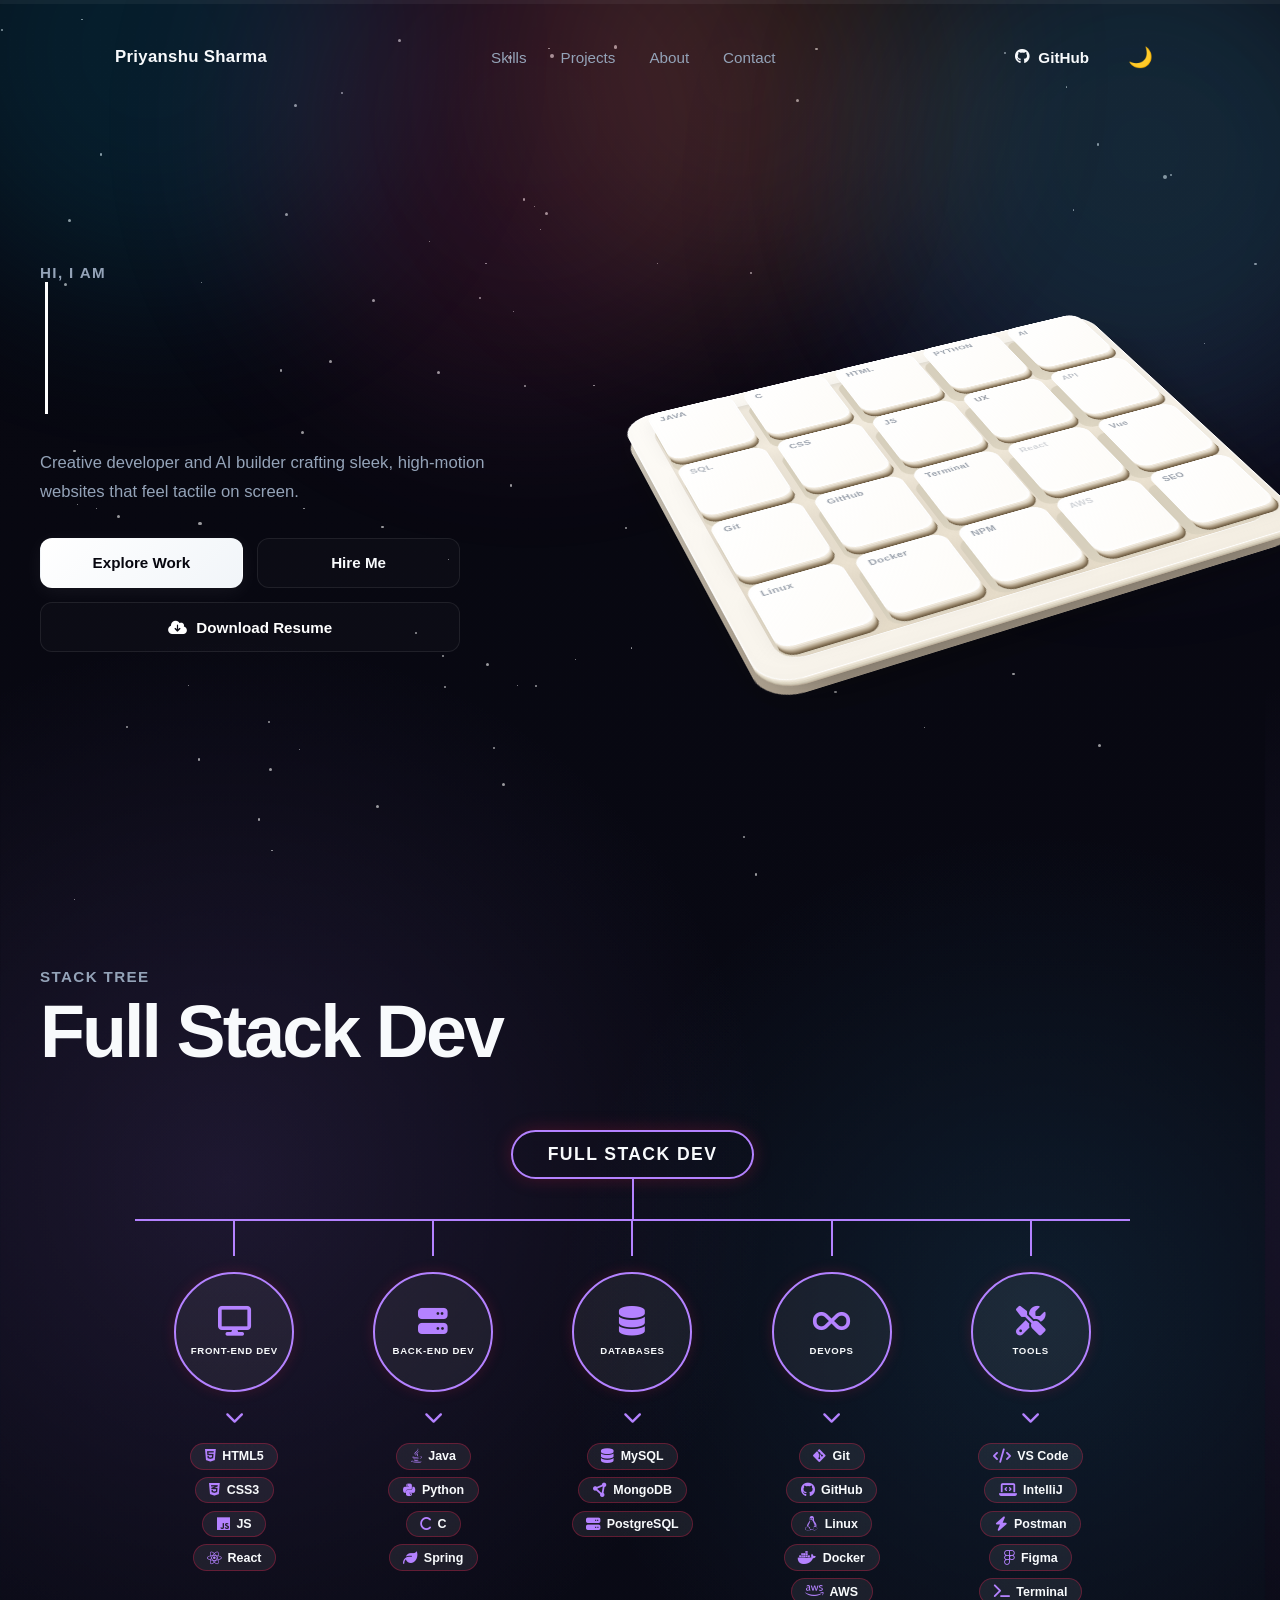
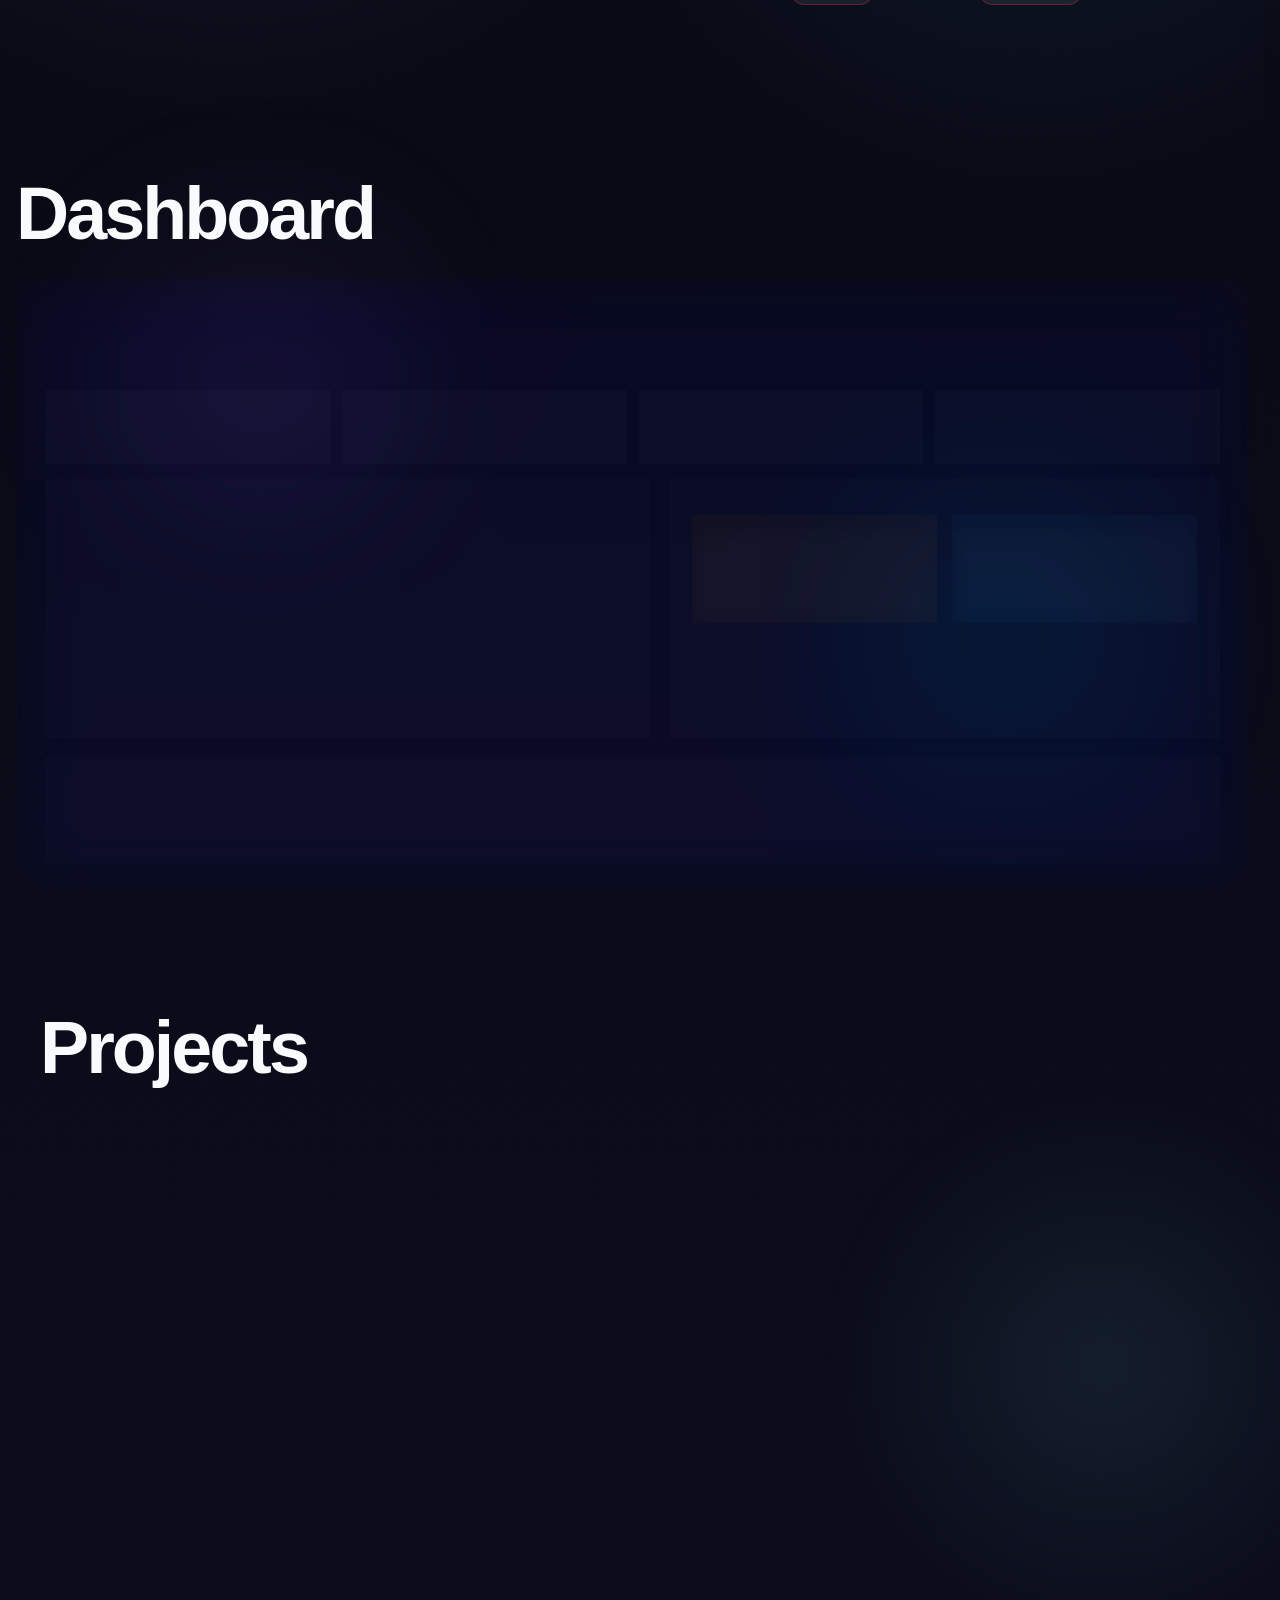
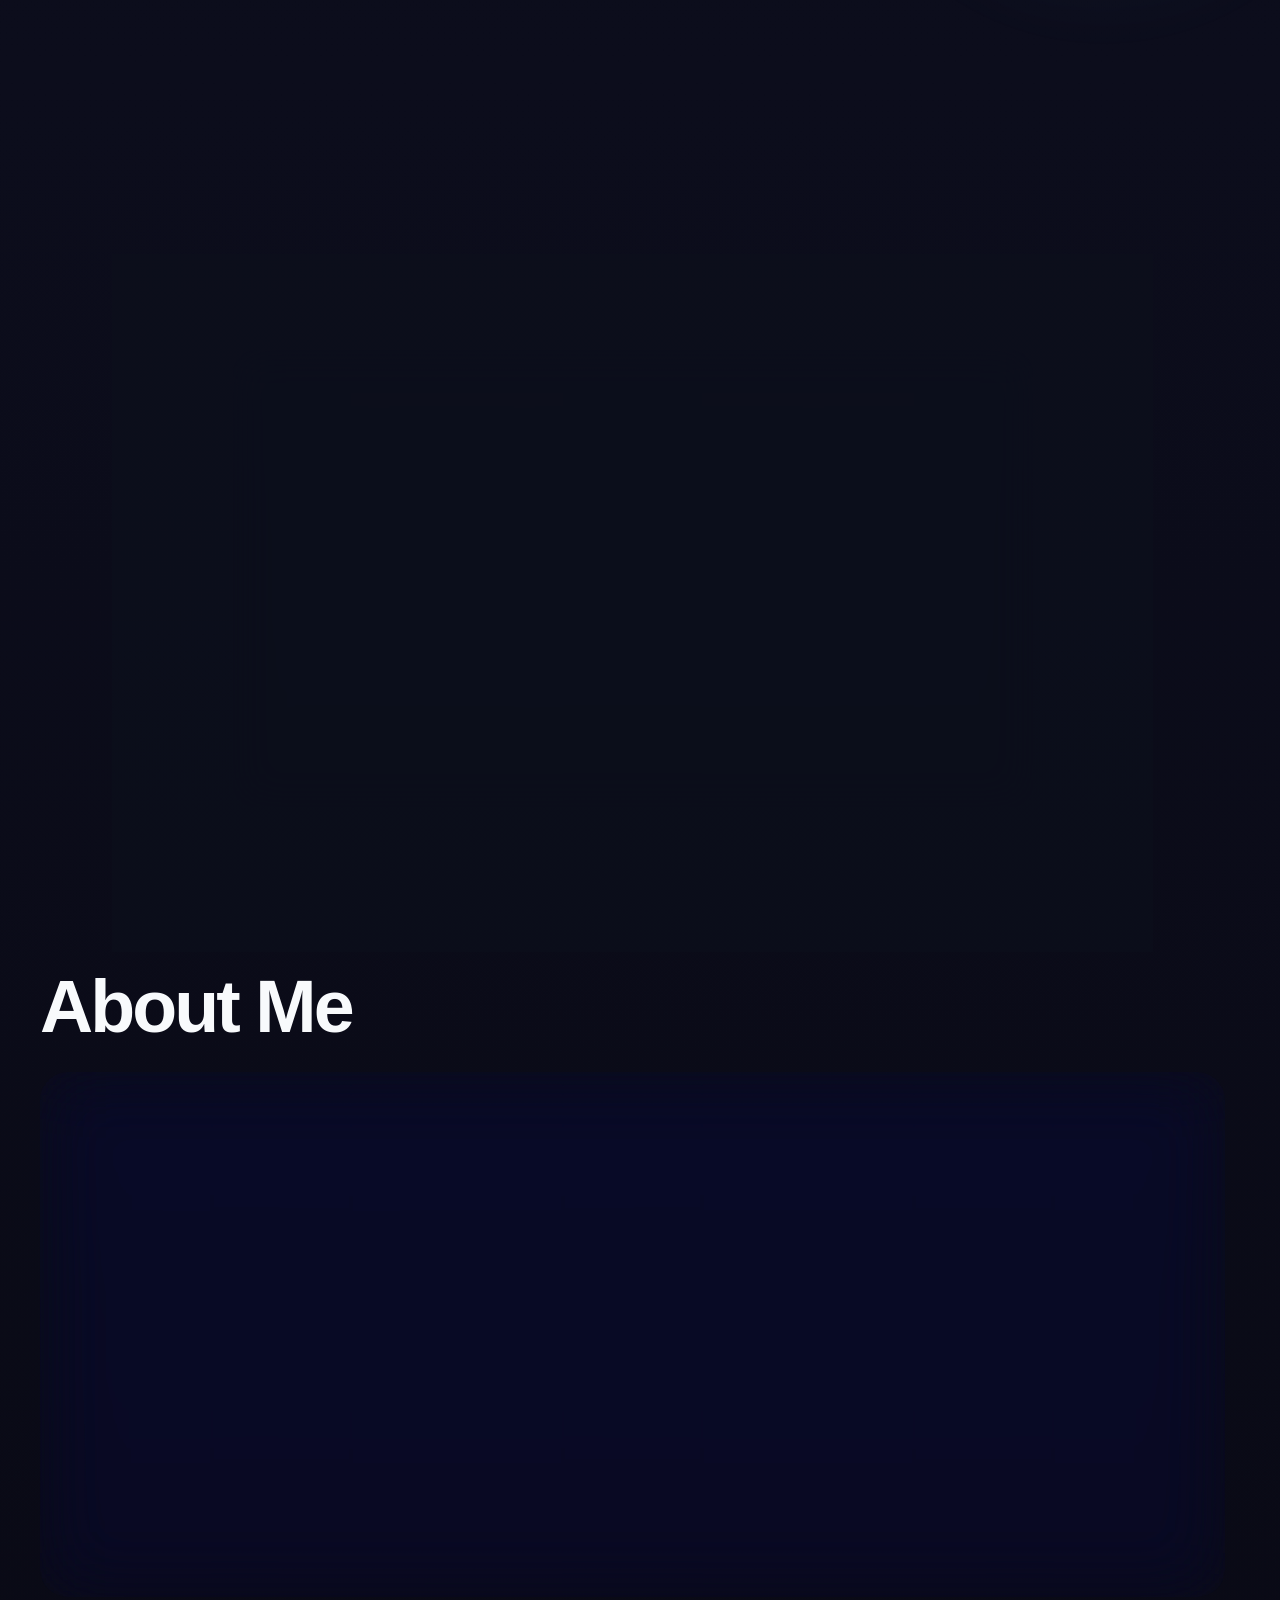
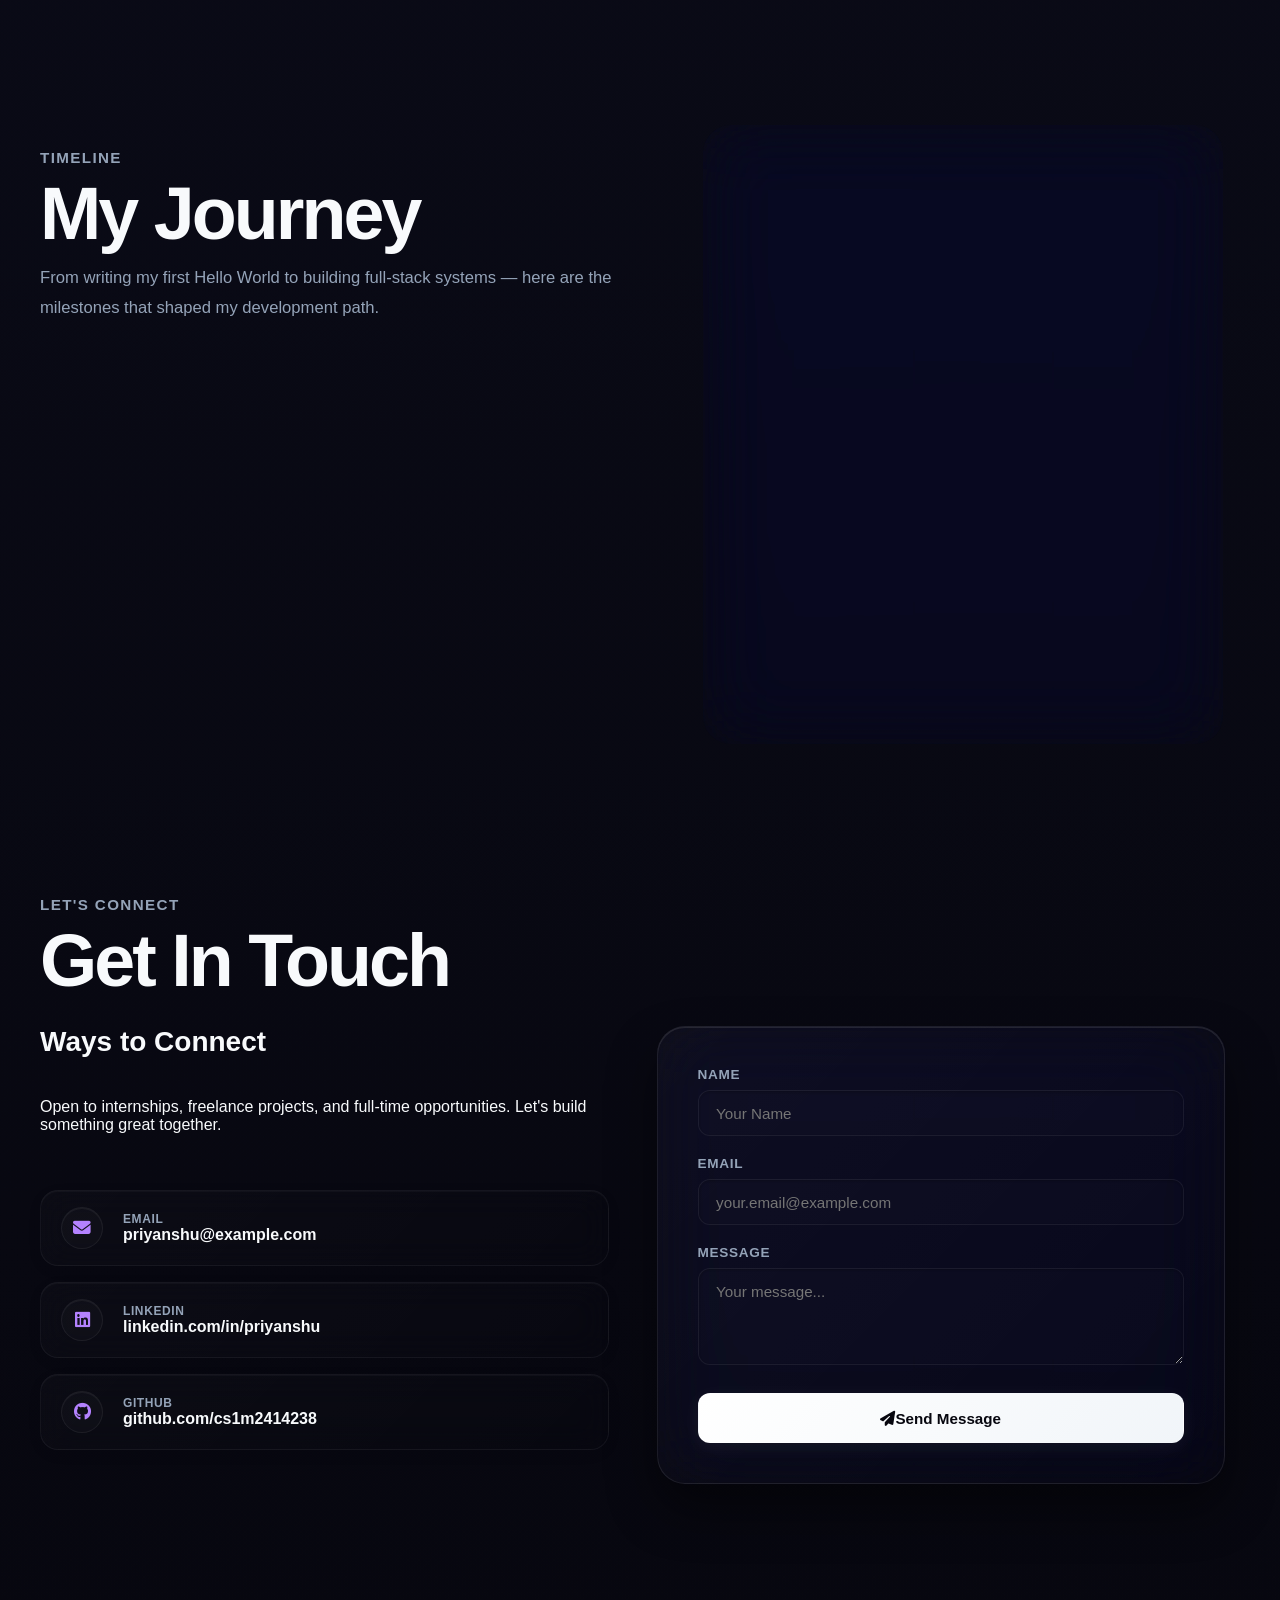
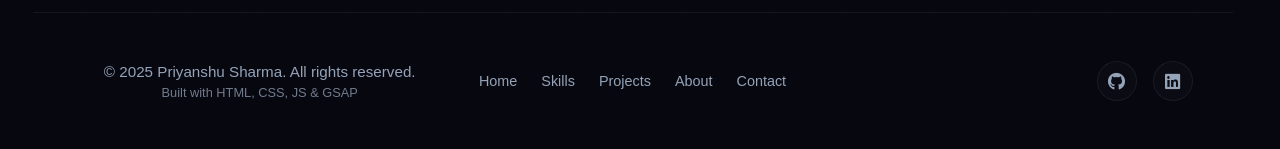
==== commit 315e725e: "timeline   completed Signed-off-by: Priyanshu Sharma <2k24.cs1m.2414238@gmail.com>" ====
--- a/index.html
+++ b/index.html
@@ -255,19 +255,24 @@
               <span class="tech-chip"><i class="fa-brands fa-git-alt"></i> Git</span>
               <span class="tech-chip"><i class="fa-brands fa-github"></i> GitHub</span>
               <span class="tech-chip"><i class="fa-brands fa-linux"></i> Linux</span>
-            </div>
-          </div>
-          <!-- Mobile -->
+              <span class="tech-chip"><i class="fa-brands fa-docker"></i> Docker</span>
+              <span class="tech-chip"><i class="fa-brands fa-aws"></i> AWS</span>
+            </div>
+          </div>
+          <!-- Tools -->
           <div class="stack-col">
             <div class="stack-col-line"></div>
             <div class="stack-category-node">
-              <i class="fa-solid fa-mobile-screen"></i>
-              <span>MOBILE APP DEV</span>
+              <i class="fa-solid fa-screwdriver-wrench"></i>
+              <span>TOOLS</span>
             </div>
             <i class="fa-solid fa-chevron-down stack-chevron"></i>
             <div class="stack-tech-chips">
-              <span class="tech-chip"><i class="fa-brands fa-android"></i> Android</span>
-              <span class="tech-chip"><i class="fa-brands fa-swift"></i> Swift</span>
+              <span class="tech-chip"><i class="fa-solid fa-code"></i> VS Code</span>
+              <span class="tech-chip"><i class="fa-solid fa-laptop-code"></i> IntelliJ</span>
+              <span class="tech-chip"><i class="fa-solid fa-bolt"></i> Postman</span>
+              <span class="tech-chip"><i class="fa-brands fa-figma"></i> Figma</span>
+              <span class="tech-chip"><i class="fa-solid fa-terminal"></i> Terminal</span>
             </div>
           </div>
         </div>
@@ -617,29 +622,18 @@
     <!-- ========================= 8. ABOUT SECTION ========================= -->
     <section class="section" id="about">
       <div class="section-heading reveal">
-        <p class="section-kicker">About Me</p>
-        <h2>Personal Story</h2>
+        <p class="section-kicker"></p>
+        <h2>About Me</h2>
       </div>
       <div class="about-grid">
-        <article class="glass-card reveal">
-          <p class="card-label">The Journey</p>
-          <p>I'm a developer who combines clean code with strong system design. I focus on building applications that
-            are scalable, easy to maintain, and engineered to last.</p>
-        </article>
-        <article class="glass-card reveal">
-          <p class="card-label">Education</p>
-          <p>Currently pursuing my degree in Computer Science, where I have been deepening my knowledge in algorithms,
-            operating systems, and software engineering.</p>
-        </article>
-        <article class="glass-card reveal">
-          <p class="card-label">Career Goals</p>
-          <p>My goal is to write software that performs reliably and solves real-world problems efficiently — aiming
-            toward backend engineering and distributed systems roles.</p>
-        </article>
-        <article class="glass-card reveal">
-          <p class="card-label">Working Style</p>
-          <p>I work methodically — I prefer understanding the problem deeply before writing the first line of code.
-            Clean architecture over quick hacks, always.</p>
+        <article class="glass-card personal-story-card reveal">
+          <p class="card-label">Hello Folks <span class="waving-hand">👋😊</span></p>
+          <div class="story-paragraphs" style="display: flex; flex-direction: column; gap: 1.25rem; font-size: 1.1rem; line-height: 1.8; text-align: left;">
+            <p>I'm <strong>Priyanshu Sharma</strong>, a passionate Software Developer currently pursuing my Bachelor of Technology (B.Tech) in Computer Science and Engineering.</p>
+            <p>I have a strong interest in Backend Development and problem-solving, with hands-on experience in Java, Spring Boot, MySQL, and RESTful APIs. I enjoy designing and developing scalable applications that solve real-world challenges while following industry best practices.</p>
+            <p>Alongside backend development, I actively strengthen my Data Structures & Algorithms skills and work on projects that enhance my understanding of software engineering, system design, and modern development tools.</p>
+            <p>I am continuously learning, building, and exploring new technologies with the goal of becoming a skilled Software Engineer and contributing to impactful products and innovative solutions.</p>
+          </div>
         </article>
       </div>
     </section>
@@ -670,19 +664,40 @@
                 <div class="schedule-card-content">
                   <div class="schedule-item">
                     <h4>Foundations of CS</h4>
-                    <p class="schedule-time">[ C, Java &amp; OOP · 2021 ]</p>
+                    <p class="schedule-time">[ C, Java &amp; OOP · OCT 2024 ]</p>
                   </div>
                   <div class="schedule-item">
                     <h4>Algorithms &amp; DSA</h4>
-                    <p class="schedule-time">[ Competitive Coding · 2022 ]</p>
+                    <p class="schedule-time">[ Competitive Coding · JAN 2025 ]</p>
                   </div>
                 </div>
               </div>
             </div>
 
             <!-- Phase 2 -->
+            <div class="schedule-row active">
+              <div class="schedule-label">PH-02</div>
+              <div class="schedule-dot-container">
+                <div class="schedule-dot"></div>
+              </div>
+              <div class="schedule-card active-gradient">
+                <div class="card-options"><span class="current-badge">CURRENT</span><i class="fa-solid fa-ellipsis-vertical"></i></div>
+                <div class="schedule-card-content">
+                  <div class="schedule-item">
+                    <h4>Frontend Development</h4>
+                    <p class="schedule-time">[ React, HTML5, CSS3, JS · DEC 2025  ]</p>
+                  </div>
+                  <div class="schedule-item">
+                    <h4>Backend Development</h4>
+                    <p class="schedule-time">[ Spring Boot &amp; Databases · JUN 2026 ]</p>
+                  </div>
+                </div>
+              </div>
+            </div>
+
+            <!-- Phase 3 -->
             <div class="schedule-row">
-              <div class="schedule-label">PH-02</div>
+              <div class="schedule-label">PH-03</div>
               <div class="schedule-dot-container">
                 <div class="schedule-dot"></div>
               </div>
@@ -690,33 +705,12 @@
                 <div class="card-options"><i class="fa-solid fa-ellipsis-vertical"></i></div>
                 <div class="schedule-card-content">
                   <div class="schedule-item">
-                    <h4>Frontend Development</h4>
-                    <p class="schedule-time">[ React, HTML5, CSS3, JS · 2022 ]</p>
-                  </div>
-                  <div class="schedule-item">
-                    <h4>Backend Development</h4>
-                    <p class="schedule-time">[ Spring Boot &amp; Databases · 2023 ]</p>
-                  </div>
-                </div>
-              </div>
-            </div>
-
-            <!-- Phase 3 -->
-            <div class="schedule-row active">
-              <div class="schedule-label">PH-03</div>
-              <div class="schedule-dot-container">
-                <div class="schedule-dot"></div>
-              </div>
-              <div class="schedule-card active-gradient">
-                <div class="card-options"><i class="fa-solid fa-ellipsis-vertical"></i></div>
-                <div class="schedule-card-content">
-                  <div class="schedule-item">
                     <h4>Advanced Systems</h4>
-                    <p class="schedule-time">[ Microservices &amp; Design Patterns · 2024 ]</p>
+                    <p class="schedule-time">[ Microservices &amp; Design Patterns · Upcoming ]</p>
                   </div>
                   <div class="schedule-item">
                     <h4>DevOps &amp; Cloud</h4>
-                    <p class="schedule-time">[ Docker &amp; Production Deploy · 2025 ]</p>
+                    <p class="schedule-time">[ Docker &amp; Production Deploy · Upcoming ]</p>
                   </div>
                 </div>
               </div>
@@ -726,8 +720,7 @@
       </div>
     </section>
 
-
-
+    
     <!-- ========================= 11. CONTACT SECTION ========================= -->
     <section class="section contact-section" id="contact">
       <div class="section-heading reveal">
--- a/css/styles.css
+++ b/css/styles.css
@@ -63,7 +63,7 @@
 }
 
 .section-heading.reveal {
-  padding-top: 10%;
+  padding-top: 1.5rem;
 }
 
 /* =========================
@@ -1887,12 +1887,20 @@
 }
 
 .schedule-card.active-gradient {
-  background: linear-gradient(135deg, rgba(20, 184, 166, 0.55) 0%, rgba(77, 124, 15, 0.55) 100%) !important;
+  background: linear-gradient(135deg, rgba(180, 130, 255, 0.45) 0%, rgba(56, 189, 248, 0.45) 100%) !important;
   border-color: rgba(255, 255, 255, 0.25) !important;
   box-shadow: 
     inset 0 1px 0 rgba(255, 255, 255, 0.25),
-    0 10px 30px rgba(20, 184, 166, 0.25) !important;
+    0 10px 30px rgba(180, 130, 255, 0.2) !important;
   transform: translateY(-2px);
+}
+
+body[data-theme="dawn"] .schedule-card.active-gradient {
+  background: linear-gradient(135deg, rgba(79, 70, 229, 0.8) 0%, rgba(244, 63, 94, 0.8) 100%) !important;
+  border-color: rgba(255, 255, 255, 0.3) !important;
+  box-shadow: 
+    inset 0 1px 0 rgba(255, 255, 255, 0.4),
+    0 10px 30px rgba(79, 70, 229, 0.15) !important;
 }
 
 .schedule-card.active-gradient .schedule-item h4 {
@@ -1915,10 +1923,52 @@
   font-size: 0.85rem;
   opacity: 0.5;
   transition: opacity 0.2s ease;
+  display: flex;
+  align-items: center;
+  gap: 8px;
 }
 
 .schedule-card:hover .card-options {
   opacity: 1;
+}
+
+.current-badge {
+  font-size: 0.62rem;
+  font-weight: 800;
+  letter-spacing: 0.06em;
+  padding: 3px 8px 4px;
+  border-radius: 999px;
+  background: rgba(255, 255, 255, 0.12);
+  color: #ffffff;
+  border: 1px solid rgba(255, 255, 255, 0.08);
+  display: inline-flex;
+  align-items: center;
+  gap: 5px;
+  line-height: 1;
+  text-transform: uppercase;
+}
+
+body[data-theme="dawn"] .current-badge {
+  background: rgba(15, 23, 42, 0.06);
+  border-color: rgba(15, 23, 42, 0.08);
+  color: var(--text);
+}
+
+.current-badge::before {
+  content: '';
+  display: inline-block;
+  width: 5px;
+  height: 5px;
+  border-radius: 50%;
+  background: #10b981;
+  box-shadow: 0 0 6px #10b981;
+  animation: pulse-dot 1.8s infinite;
+}
+
+@keyframes pulse-dot {
+  0% { transform: scale(0.9); opacity: 0.6; }
+  50% { transform: scale(1.35); opacity: 1; box-shadow: 0 0 10px #10b981; }
+  100% { transform: scale(0.9); opacity: 0.6; }
 }
 
 .schedule-card-content {
@@ -2646,8 +2696,8 @@
   font-weight: 600;
 }
 
-.contact-form-card {
-  padding: 2.5rem;
+.contact-form-card,
+.personal-story-card {
   background: linear-gradient(135deg, rgba(255, 255, 255, 0.03) 0%, rgba(255, 255, 255, 0.005) 100%) !important;
   border: 1px solid rgba(255, 255, 255, 0.08) !important;
   backdrop-filter: blur(35px) saturate(220%) !important;
@@ -2658,7 +2708,8 @@
   border-radius: 28px !important;
 }
 
-body[data-theme="dawn"] .contact-form-card {
+body[data-theme="dawn"] .contact-form-card,
+body[data-theme="dawn"] .personal-story-card {
   background: linear-gradient(135deg, rgba(255, 255, 255, 0.4) 0%, rgba(255, 255, 255, 0.15) 100%) !important;
   border: 1px solid rgba(255, 255, 255, 0.5) !important;
   backdrop-filter: blur(25px) saturate(180%) !important;
@@ -2666,6 +2717,32 @@
   box-shadow: 
     inset 0 1px 0 rgba(255, 255, 255, 0.6),
     0 20px 40px rgba(31, 38, 135, 0.06) !important;
+}
+
+.contact-form-card {
+  padding: 2.5rem;
+}
+
+.personal-story-card {
+  grid-column: 1 / -1;
+  padding: 2.2rem 2.5rem;
+}
+
+.waving-hand {
+  display: inline-block;
+  animation: wave-animation 2.5s infinite;
+  transform-origin: 70% 70%;
+}
+
+@keyframes wave-animation {
+  0% { transform: rotate( 0.0deg) }
+  10% { transform: rotate(14.0deg) }
+  20% { transform: rotate(-8.0deg) }
+  30% { transform: rotate(14.0deg) }
+  40% { transform: rotate(-4.0deg) }
+  50% { transform: rotate(10.0deg) }
+  60% { transform: rotate( 0.0deg) }
+  100% { transform: rotate( 0.0deg) }
 }
 
 .contact-form {
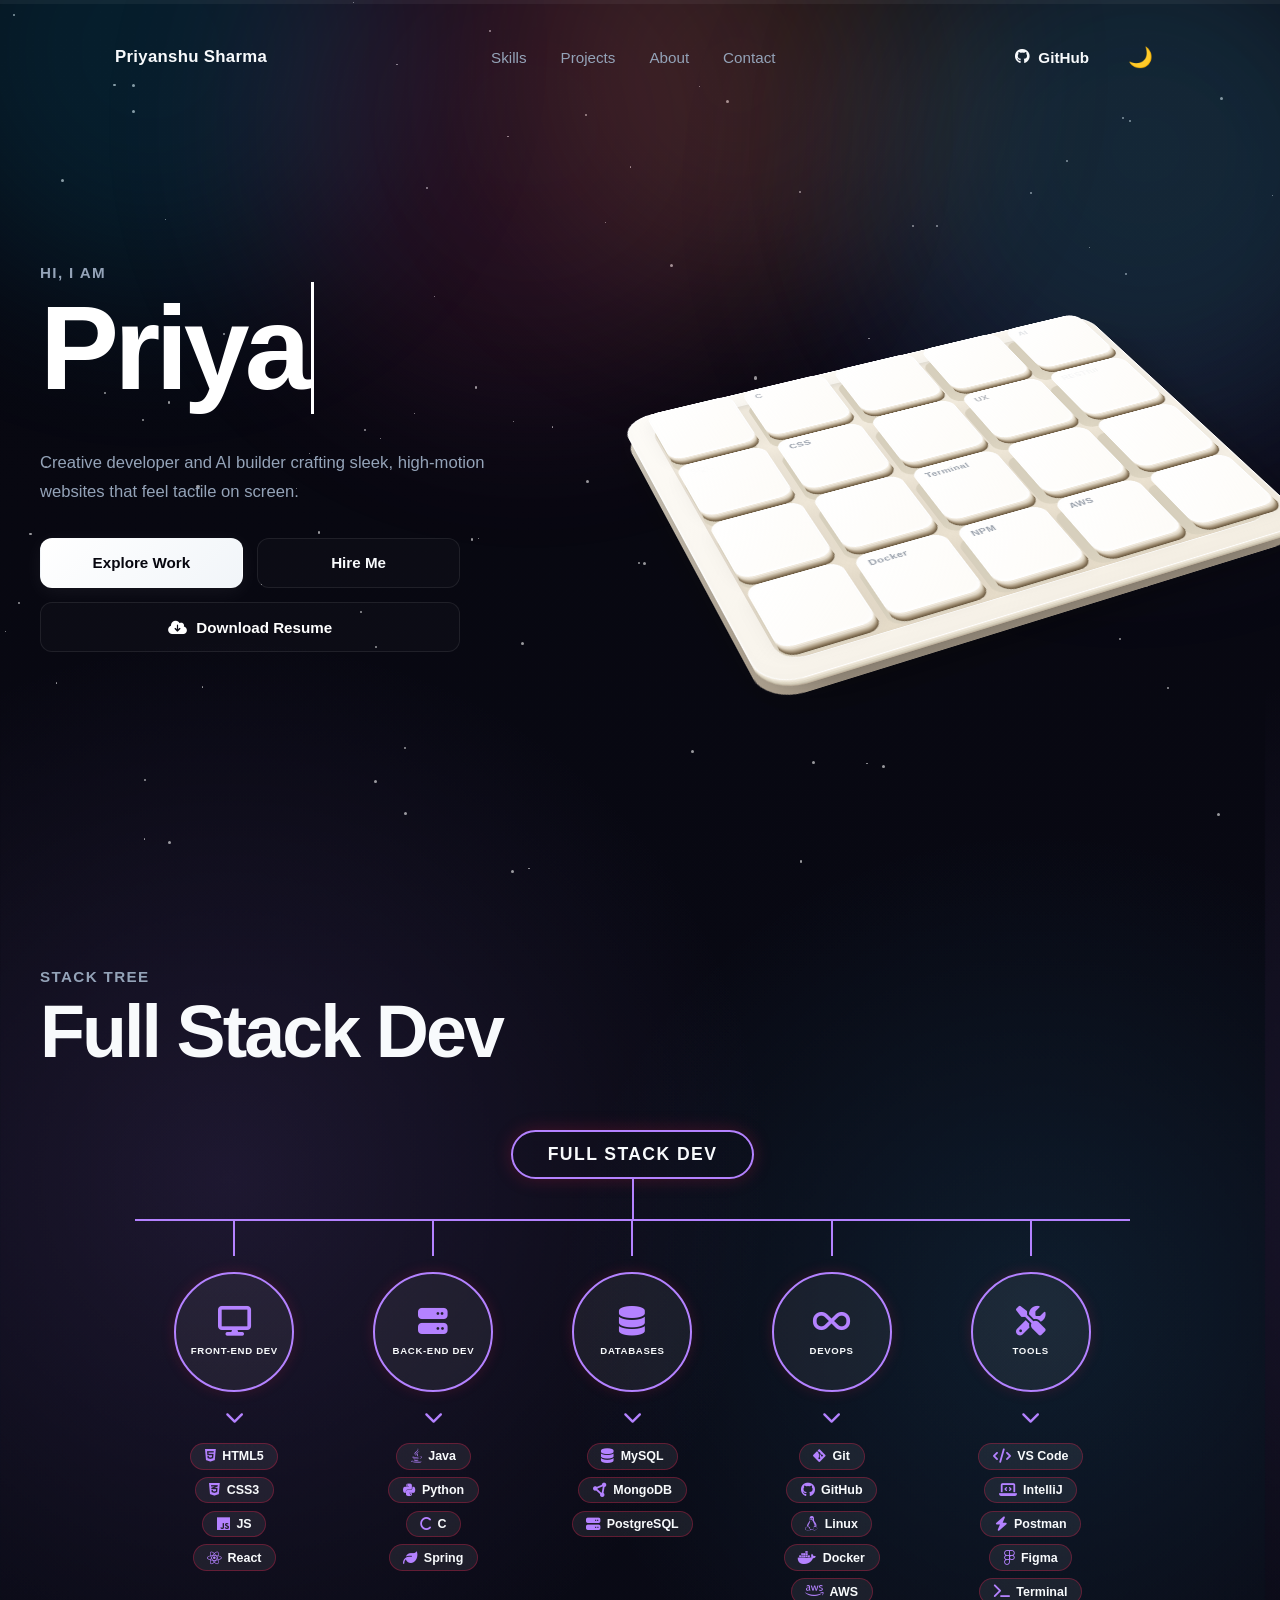
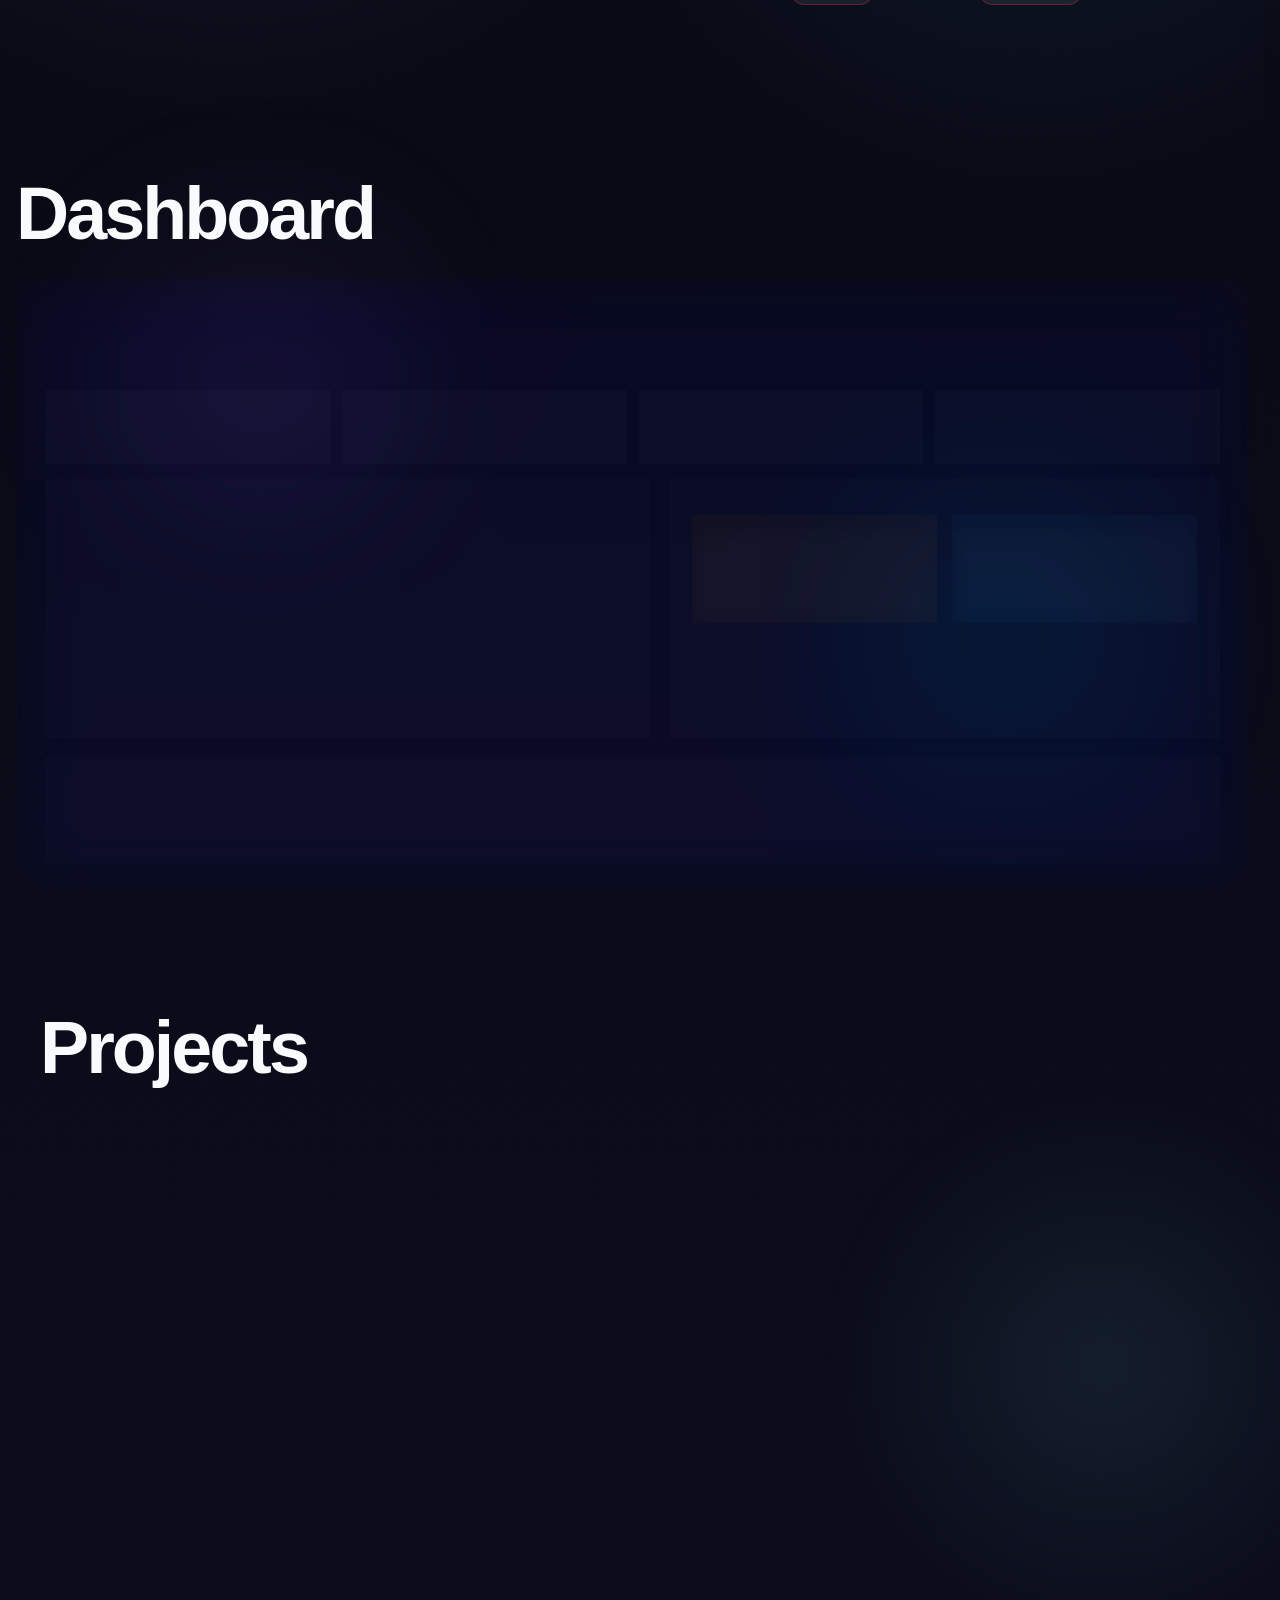
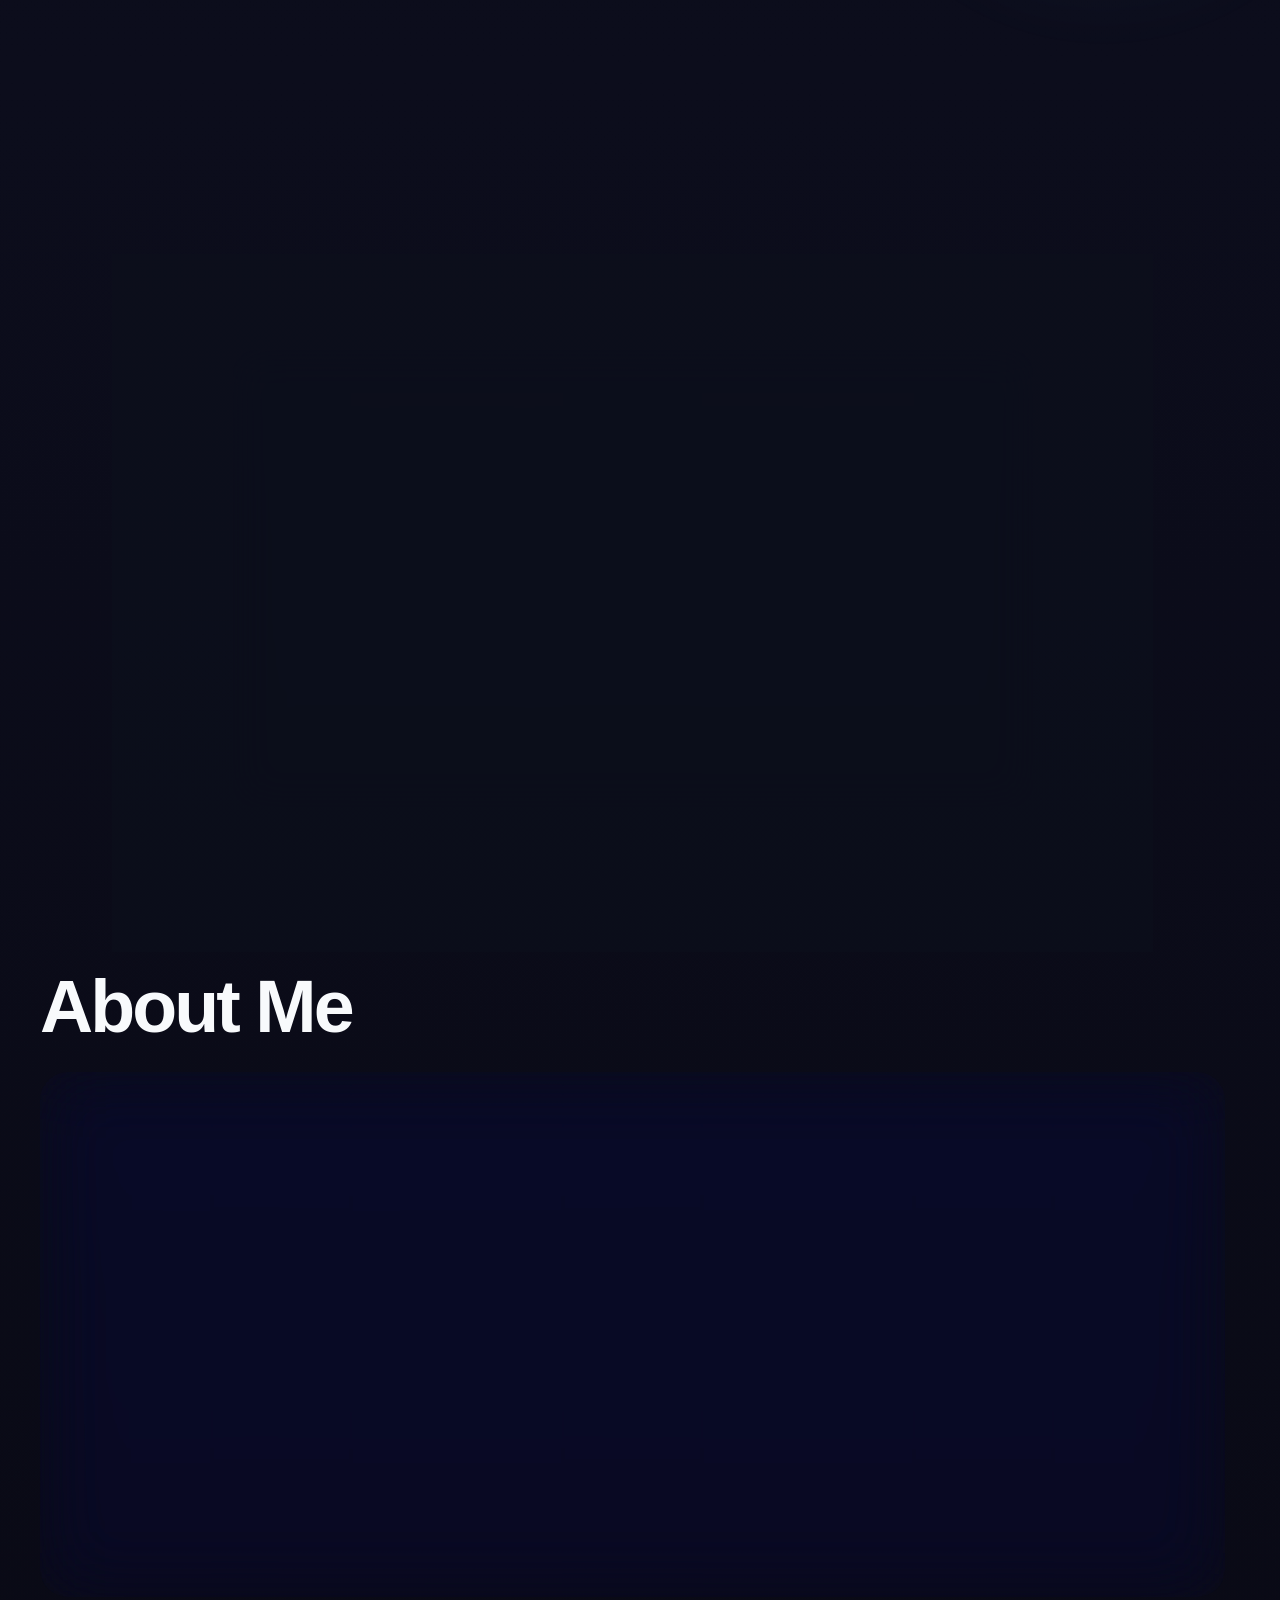
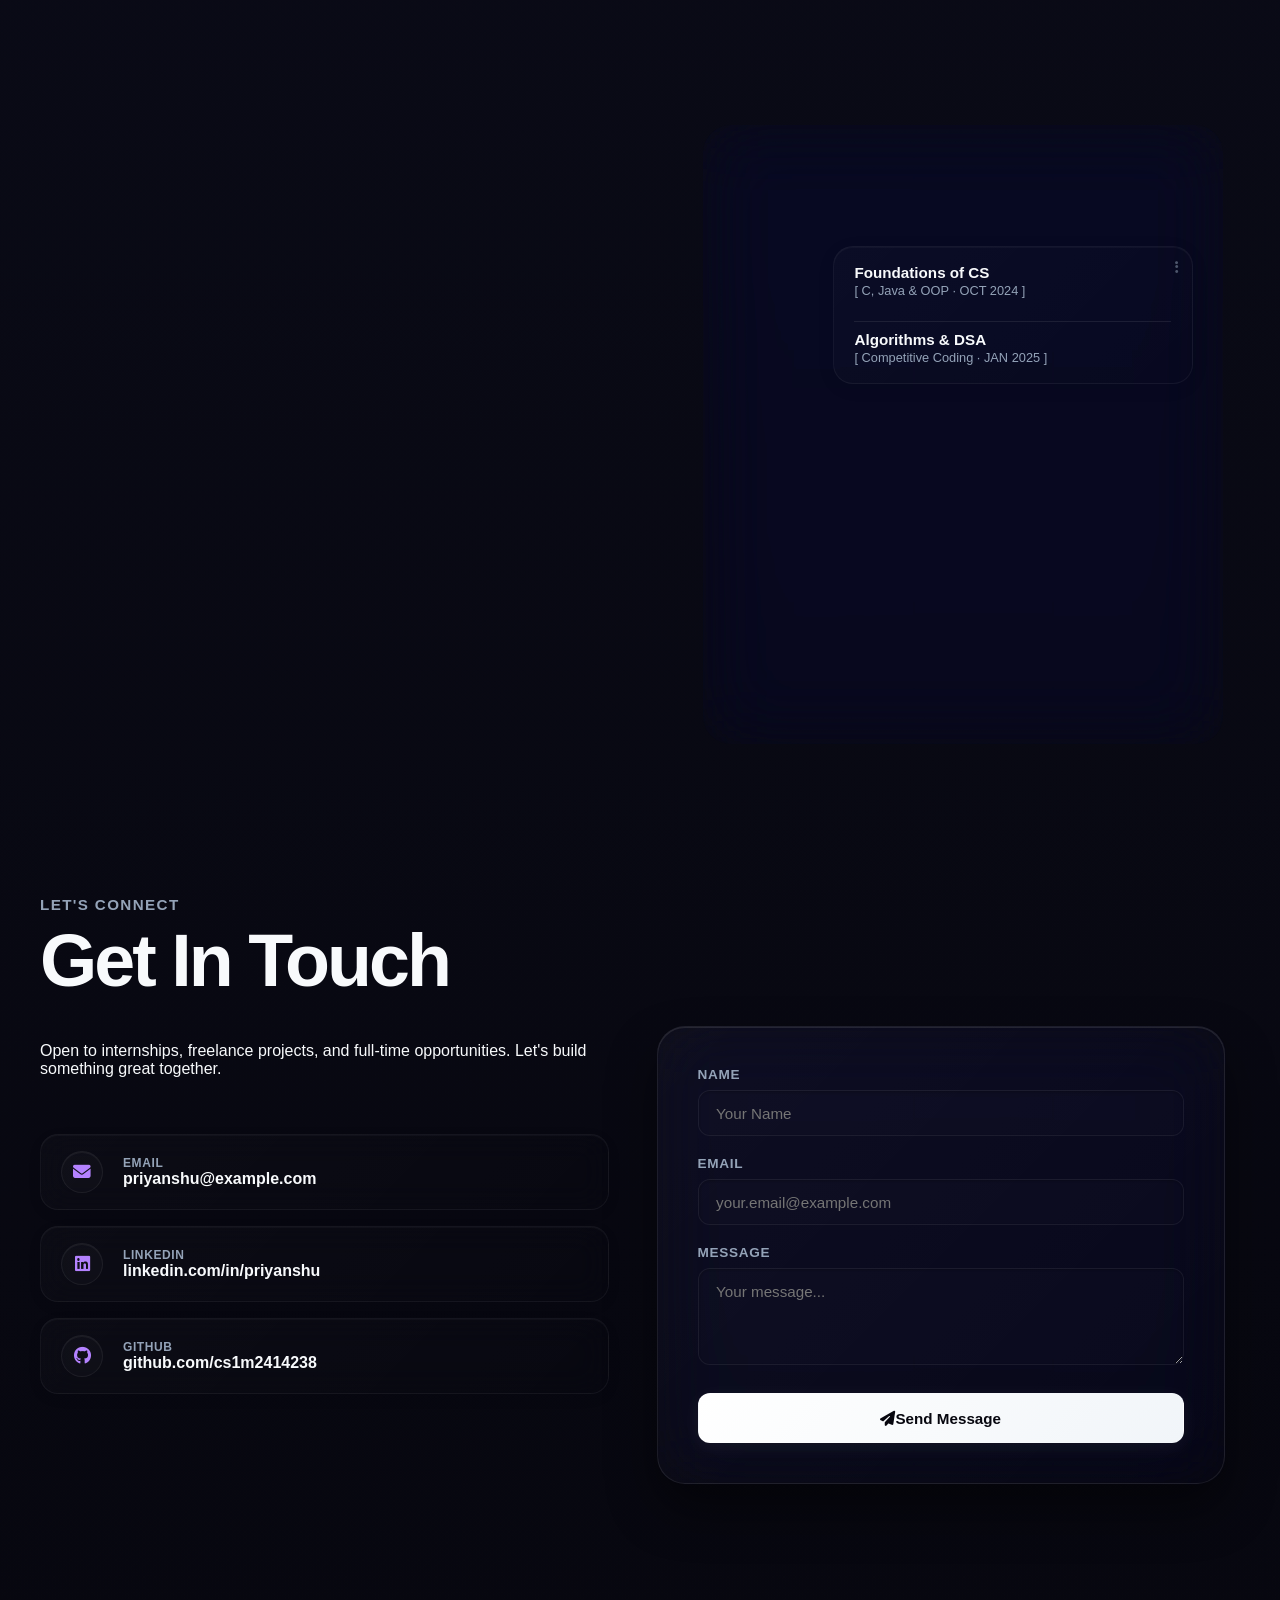
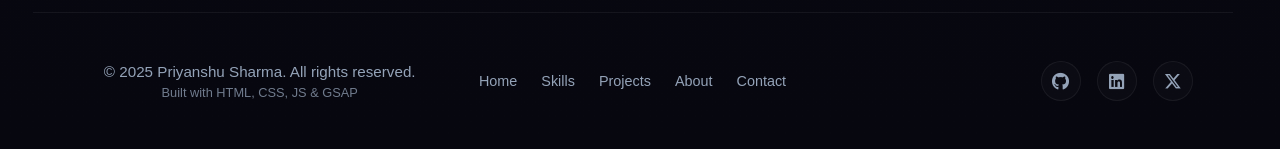
==== commit fceaacd9: "Restful Api icon Signed-off-by: Priyanshu Sharma <2k24.cs1m.2414238@gmail.com>" ====
--- a/index.html
+++ b/index.html
@@ -149,8 +149,8 @@
                   class="key-legend-qwerty">JS</span></div>
               <div class="key graphite" style="--rise: 0.2rem;"><i class="fa-solid fa-bezier-curve"
                   aria-label="UX"></i><span class="key-legend-qwerty">UX</span></div>
-              <div class="key gold" style="--rise: -0.1rem;"><i class="fa-solid fa-gears" aria-label="API"></i><span
-                  class="key-legend-qwerty">API</span></div>
+              <div class="key gold" style="--rise: -0.1rem;"><i class="fa-solid fa-gears" aria-label="RESTful"></i><span
+                  class="key-legend-qwerty">RESTful</span></div>
 
               <div class="key coral" style="--rise: 0.2rem;"><i class="fa-brands fa-git-alt" aria-label="Git"></i><span
                   class="key-legend-qwerty">Git</span></div>
@@ -160,8 +160,8 @@
                   class="key-legend-qwerty">Terminal</span></div>
               <div class="key blue" style="--rise: -0.1rem;"><i class="fa-brands fa-react" aria-label="NEXT"></i><span
                   class="key-legend-qwerty">React</span></div>
-              <div class="key green" style="--rise: 0.15rem;"><i class="fa-solid fa-cubes" aria-label="VUE"></i><span
-                  class="key-legend-qwerty">Vue</span></div>
+              <div class="key green" style="--rise: 0.15rem;"><i class="fa-solid fa-leaf" aria-label="Spring"></i><span
+                  class="key-legend-qwerty">Spring</span></div>
 
               <div class="key white" style="--rise: -0.05rem;"><i class="fa-brands fa-linux"
                   aria-label="LINUX"></i><span class="key-legend-qwerty">Linux</span></div>
@@ -730,11 +730,10 @@
       <div class="contact-grid reveal">
         <!-- Ways to connect -->
         <div class="contact-info">
-          <h3>Ways to Connect</h3>
           <p>Open to internships, freelance projects, and full-time opportunities. Let's build something great together.
           </p>
           <div class="contact-links">
-            <a href="mailto:priyanshu@example.com" class="contact-link-item">
+            <a href="mailto:[EMAIL_ADDRESS]" class="contact-link-item">
               <div class="contact-link-icon"><i class="fa-solid fa-envelope"></i></div>
               <div class="contact-link-details">
                 <span class="contact-link-label">Email</span>
@@ -808,6 +807,8 @@
             class="fa-brands fa-github"></i></a>
         <a href="https://linkedin.com/" target="_blank" rel="noopener" aria-label="LinkedIn"><i
             class="fa-brands fa-linkedin"></i></a>
+        <a href="https://x.com/" target="_blank" rel="noopener" aria-label="X"><i
+            class="fa-brands fa-x-twitter"></i></a>    
       </div>
     </div>
   </footer>
